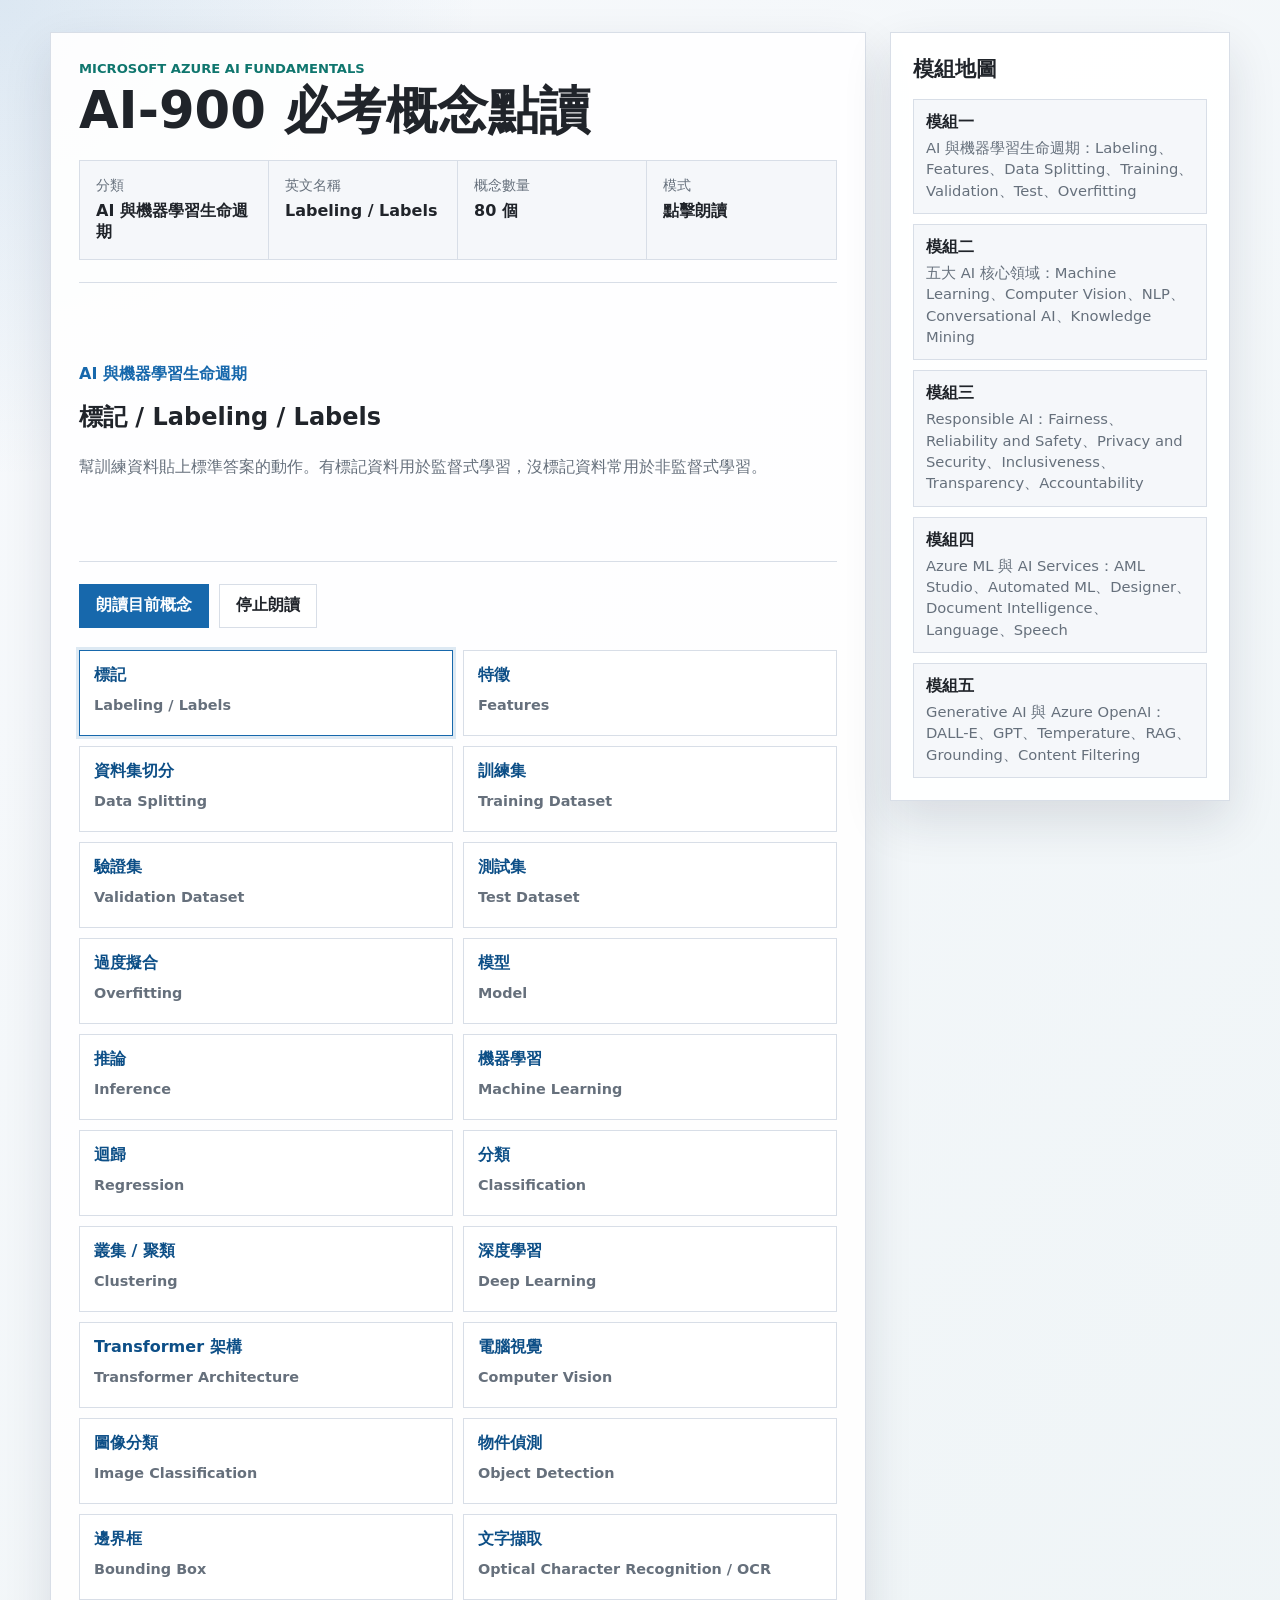
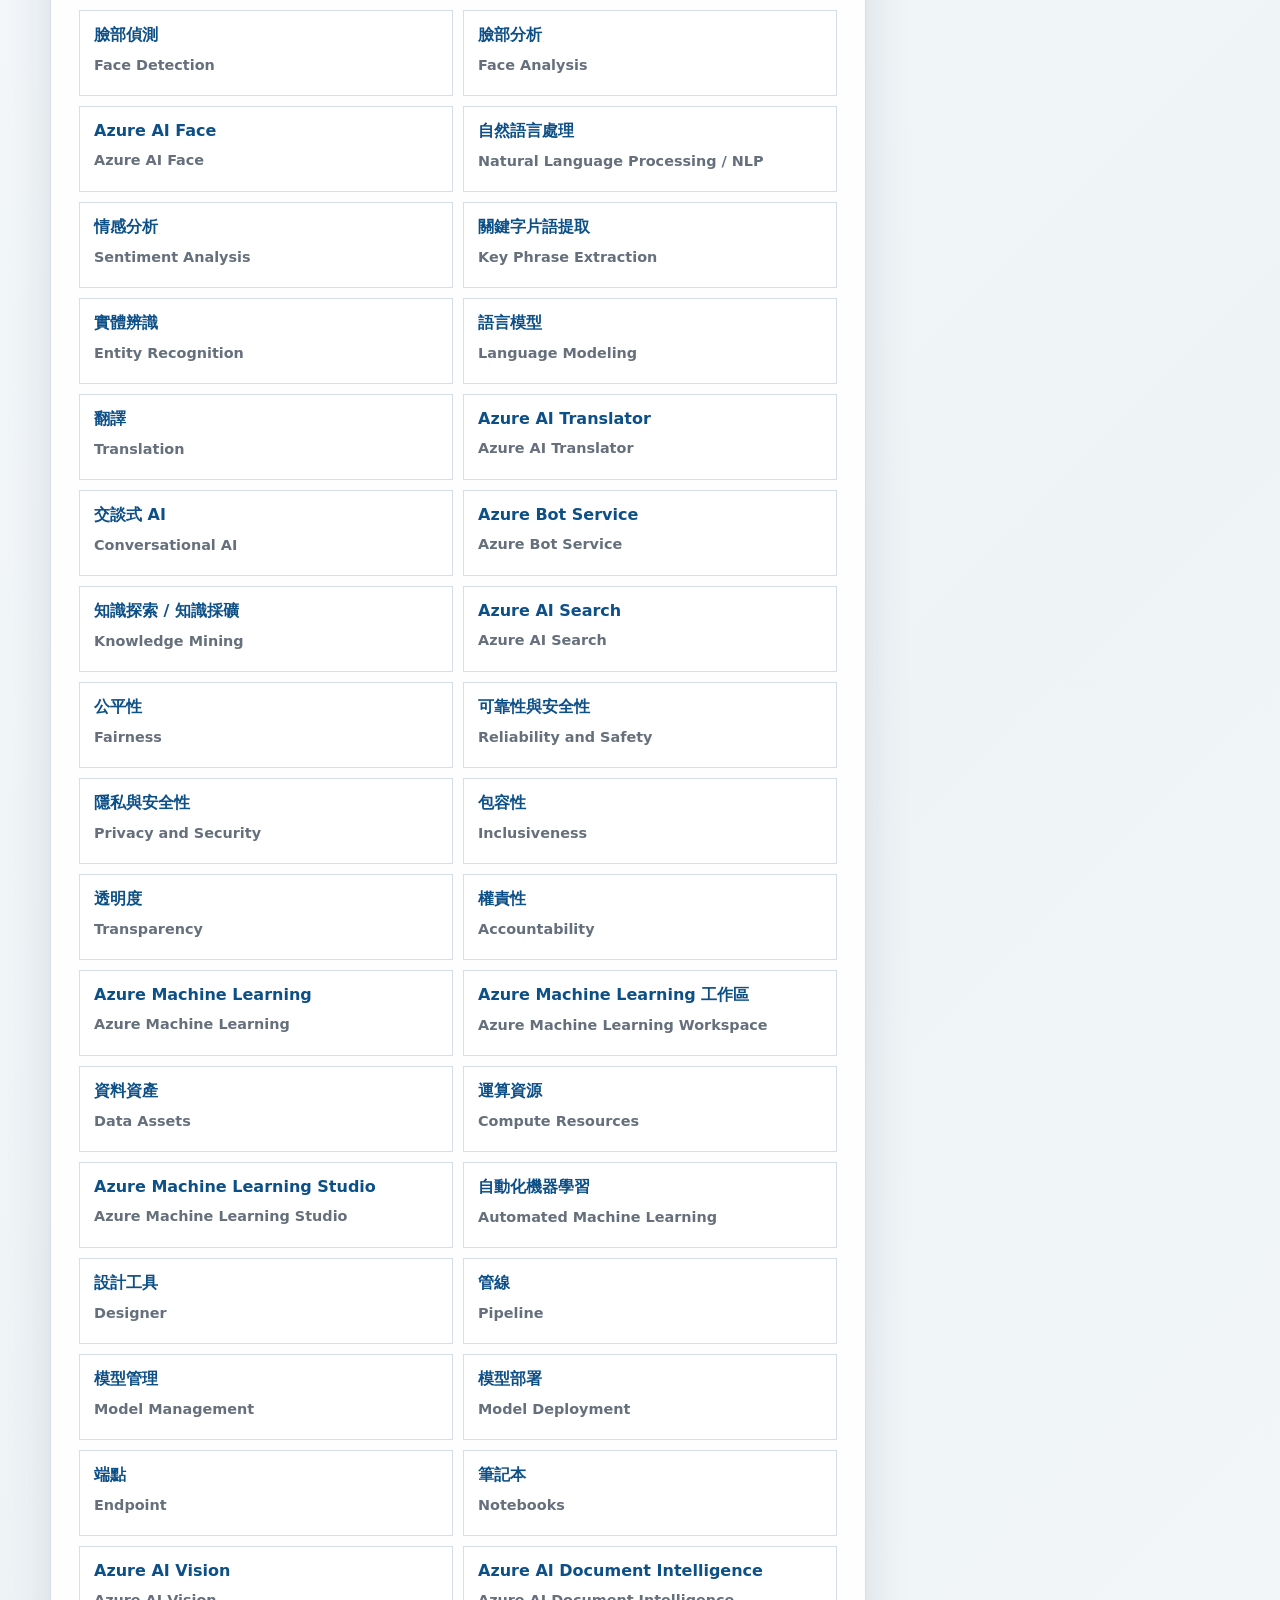
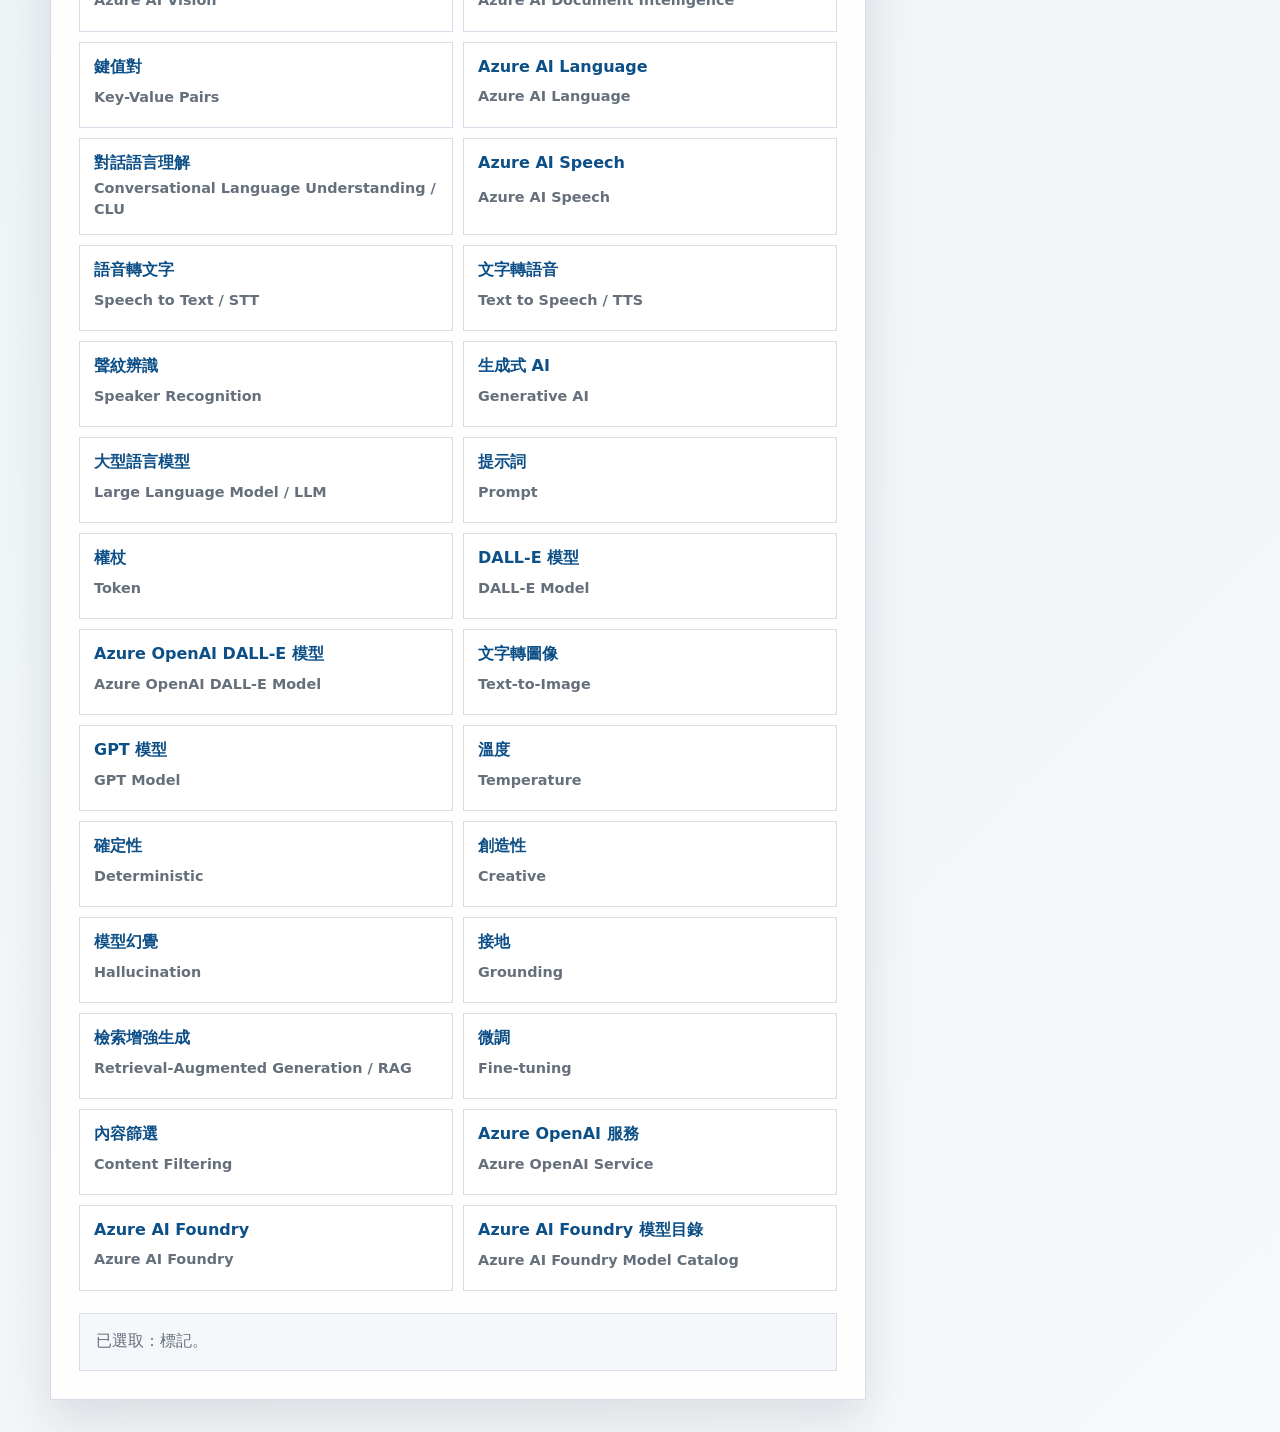
==== index.html @ 6a9579df "Update concept count and voice settings Commit changes" ====
<!doctype html>
<html lang="zh-Hant">
  <head>
    <meta charset="utf-8" />
    <meta name="viewport" content="width=device-width, initial-scale=1" />
    <meta name="robots" content="noindex, nofollow, noarchive" />
    <title>AI-900 必考概念點讀</title>
    <link rel="stylesheet" href="styles.css" />
  </head>
  <body>
    <main class="app-shell">
      <section class="practice-panel" aria-labelledby="app-title">
        <div class="topbar">
          <div>
            <p class="eyebrow">Microsoft Azure AI Fundamentals</p>
            <h1 id="app-title">AI-900 必考概念點讀</h1>
          </div>
        </div>

        <div class="status-grid" aria-label="目前概念狀態">
          <div>
            <span>分類</span>
            <strong id="categoryText">AI 與機器學習生命週期</strong>
          </div>
          <div>
            <span>英文名稱</span>
            <strong id="englishText">Labeling / Labels</strong>
          </div>
          <div>
            <span>概念數量</span>
            <strong id="conceptCountText">0</strong>
          </div>
          <div>
            <span>模式</span>
            <strong id="voiceStatus">點擊朗讀</strong>
          </div>
        </div>

        <div class="question-area">
          <p id="conceptCategory" class="question-number">AI 與機器學習生命週期</p>
          <h2 id="conceptName">標記 / Labeling / Labels</h2>
          <p id="conceptDescription" class="hint">幫訓練資料貼上標準答案的動作。有標記資料用於監督式學習，沒標記資料常用於非監督式學習。</p>
        </div>

        <div class="answer-box concept-actions">
          <button id="speakCurrentBtn" class="primary" type="button">朗讀目前概念</button>
          <button id="stopBtn" type="button">停止朗讀</button>
        </div>

        <div class="concept-list" id="conceptList" aria-label="AI-900 必考概念清單"></div>

        <div id="feedback" class="feedback neutral" role="status" aria-live="polite">
          點選任一概念，系統會念出英文名稱與中文說明。
        </div>
      </section>

      <aside class="review-panel" aria-labelledby="review-title">
        <h2 id="review-title">模組地圖</h2>
        <div class="topic-list" id="topicList"></div>
      </aside>
    </main>

    <script src="app.js"></script>
  </body>
</html>
---- styles.css ----
:root {
  color-scheme: light;
  --ink: #20242a;
  --muted: #66707c;
  --line: #d8dee7;
  --panel: #ffffff;
  --surface: #f5f7fa;
  --blue: #1768ac;
  --blue-dark: #0d4f87;
  --teal: #0f766e;
  --green: #1f7a4d;
  --red: #b42318;
  --amber: #986f0b;
  --shadow: 0 20px 45px rgba(25, 37, 54, 0.12);
}

* {
  box-sizing: border-box;
}

body {
  margin: 0;
  min-height: 100vh;
  background:
    radial-gradient(circle at top left, rgba(23, 104, 172, 0.12), transparent 30rem),
    linear-gradient(135deg, #f7f9fc 0%, #eef4f6 55%, #f7f8fb 100%);
  color: var(--ink);
  font-family: "Segoe UI", "Microsoft JhengHei", system-ui, sans-serif;
}

button {
  font: inherit;
}

.app-shell {
  width: min(1180px, calc(100% - 32px));
  min-height: 100vh;
  margin: 0 auto;
  padding: 32px 0;
  display: grid;
  grid-template-columns: minmax(0, 1fr) 340px;
  gap: 24px;
  align-items: start;
}

.practice-panel,
.review-panel {
  background: rgba(255, 255, 255, 0.92);
  border: 1px solid var(--line);
  box-shadow: var(--shadow);
}

.practice-panel {
  min-height: calc(100vh - 64px);
  padding: 28px;
  display: flex;
  flex-direction: column;
  gap: 22px;
}

.review-panel {
  padding: 22px;
  position: sticky;
  top: 24px;
}

.topbar {
  display: flex;
  justify-content: space-between;
  gap: 20px;
  align-items: start;
}

.eyebrow {
  margin: 0 0 8px;
  color: var(--teal);
  font-size: 0.82rem;
  font-weight: 700;
  letter-spacing: 0;
  text-transform: uppercase;
}

h1,
h2,
p {
  margin-top: 0;
}

h1 {
  margin-bottom: 0;
  font-size: clamp(2rem, 4vw, 3.4rem);
  line-height: 1.05;
  letter-spacing: 0;
}

.status-grid {
  display: grid;
  grid-template-columns: repeat(4, minmax(0, 1fr));
  border: 1px solid var(--line);
  background: var(--surface);
}

.status-grid div {
  padding: 16px;
  border-right: 1px solid var(--line);
}

.status-grid div:last-child {
  border-right: 0;
}

.status-grid span {
  display: block;
  margin-bottom: 6px;
  color: var(--muted);
  font-size: 0.86rem;
}

.status-grid strong {
  display: block;
  min-height: 1.4em;
  font-size: 1rem;
}

.question-area {
  flex: 1;
  display: flex;
  flex-direction: column;
  justify-content: center;
  min-height: 280px;
  border-top: 1px solid var(--line);
  border-bottom: 1px solid var(--line);
  padding: 28px 0;
}

.question-number {
  color: var(--blue);
  font-weight: 800;
}

#questionText {
  max-width: 920px;
  margin-bottom: 16px;
  font-size: clamp(1.45rem, 3vw, 2.4rem);
  line-height: 1.28;
  letter-spacing: 0;
}

.hint {
  max-width: 760px;
  margin-bottom: 0;
  color: var(--muted);
  line-height: 1.7;
}

.answer-label {
  display: block;
  margin-bottom: 10px;
  color: var(--muted);
  font-weight: 700;
}

.concept-actions {
  display: flex;
  flex-wrap: wrap;
  gap: 10px;
}

.concept-list {
  display: grid;
  grid-template-columns: repeat(2, minmax(0, 1fr));
  gap: 10px;
}

.concept-btn {
  width: 100%;
  min-height: 86px;
  border: 1px solid var(--line);
  padding: 14px;
  background: #fff;
  color: var(--ink);
  text-align: left;
  display: grid;
  gap: 4px;
}

.concept-btn:hover,
.concept-btn.active {
  border-color: var(--blue);
  box-shadow: 0 0 0 3px rgba(23, 104, 172, 0.14);
}

.concept-btn strong {
  color: var(--blue-dark);
  font-size: 1rem;
}

.concept-btn span {
  color: var(--muted);
  font-size: 0.9rem;
  line-height: 1.45;
}

.options-list {
  display: grid;
  grid-template-columns: repeat(2, minmax(0, 1fr));
  gap: 10px;
}

.option-btn {
  width: 100%;
  min-height: 64px;
  border: 1px solid var(--line);
  padding: 14px 16px;
  color: var(--ink);
  background: #fff;
  text-align: left;
  outline: none;
  display: flex;
  gap: 12px;
  align-items: center;
  line-height: 1.45;
}

.option-btn::before {
  content: attr(data-letter);
  flex: 0 0 30px;
  width: 30px;
  height: 30px;
  border: 1px solid var(--line);
  display: grid;
  place-items: center;
  color: var(--blue-dark);
  background: var(--surface);
  font-weight: 800;
}

.option-btn:hover:not(:disabled),
.option-btn.selected {
  border-color: var(--blue);
  box-shadow: 0 0 0 3px rgba(23, 104, 172, 0.14);
}

.option-btn.selected::before {
  border-color: var(--blue);
  background: var(--blue);
  color: #fff;
}

.option-btn.correct-choice {
  border-color: rgba(31, 122, 77, 0.55);
  background: #edf7f1;
}

.option-btn.wrong-choice {
  border-color: rgba(180, 35, 24, 0.55);
  background: #fff0ef;
}

.controls {
  display: flex;
  flex-wrap: wrap;
  gap: 10px;
}

button {
  min-height: 44px;
  border: 1px solid var(--line);
  background: #fff;
  color: var(--ink);
  padding: 0 16px;
  cursor: pointer;
  font-weight: 700;
}

button:hover:not(:disabled) {
  border-color: var(--blue);
  color: var(--blue-dark);
}

button:disabled {
  cursor: not-allowed;
  color: #98a2b3;
  background: #f1f3f5;
}

button.primary {
  border-color: var(--blue);
  background: var(--blue);
  color: #fff;
}

button.primary:hover:not(:disabled) {
  background: var(--blue-dark);
  color: #fff;
}

.feedback {
  min-height: 58px;
  border: 1px solid var(--line);
  padding: 14px 16px;
  line-height: 1.6;
  background: var(--surface);
}

.feedback.correct {
  border-color: rgba(31, 122, 77, 0.35);
  color: var(--green);
  background: #edf7f1;
}

.feedback.wrong {
  border-color: rgba(180, 35, 24, 0.35);
  color: var(--red);
  background: #fff0ef;
}

.feedback.neutral {
  color: var(--muted);
}

.feedback.listening {
  border-color: rgba(152, 111, 11, 0.35);
  color: var(--amber);
  background: #fff8e5;
}

.review-panel h2 {
  margin-bottom: 16px;
  font-size: 1.3rem;
}

.topic-list {
  display: grid;
  gap: 10px;
}

.topic-item {
  border: 1px solid var(--line);
  padding: 12px;
  background: var(--surface);
}

.topic-item strong {
  display: block;
  margin-bottom: 4px;
}

.topic-item span {
  color: var(--muted);
  font-size: 0.92rem;
  line-height: 1.45;
}

@media (max-width: 900px) {
  .app-shell {
    grid-template-columns: 1fr;
  }

  .practice-panel {
    min-height: auto;
  }

  .review-panel {
    position: static;
  }
}

@media (max-width: 620px) {
  .app-shell {
    width: min(100% - 20px, 1180px);
    padding: 10px 0;
  }

  .practice-panel,
  .review-panel {
    padding: 18px;
  }

  .topbar,
  .status-grid {
    display: grid;
    grid-template-columns: 1fr;
  }

  .score-card {
    text-align: left;
  }

  .status-grid div {
    border-right: 0;
    border-bottom: 1px solid var(--line);
  }

  .status-grid div:last-child {
    border-bottom: 0;
  }

  button {
    flex: 1 1 145px;
  }

  .options-list,
  .concept-list {
    grid-template-columns: 1fr;
  }
}
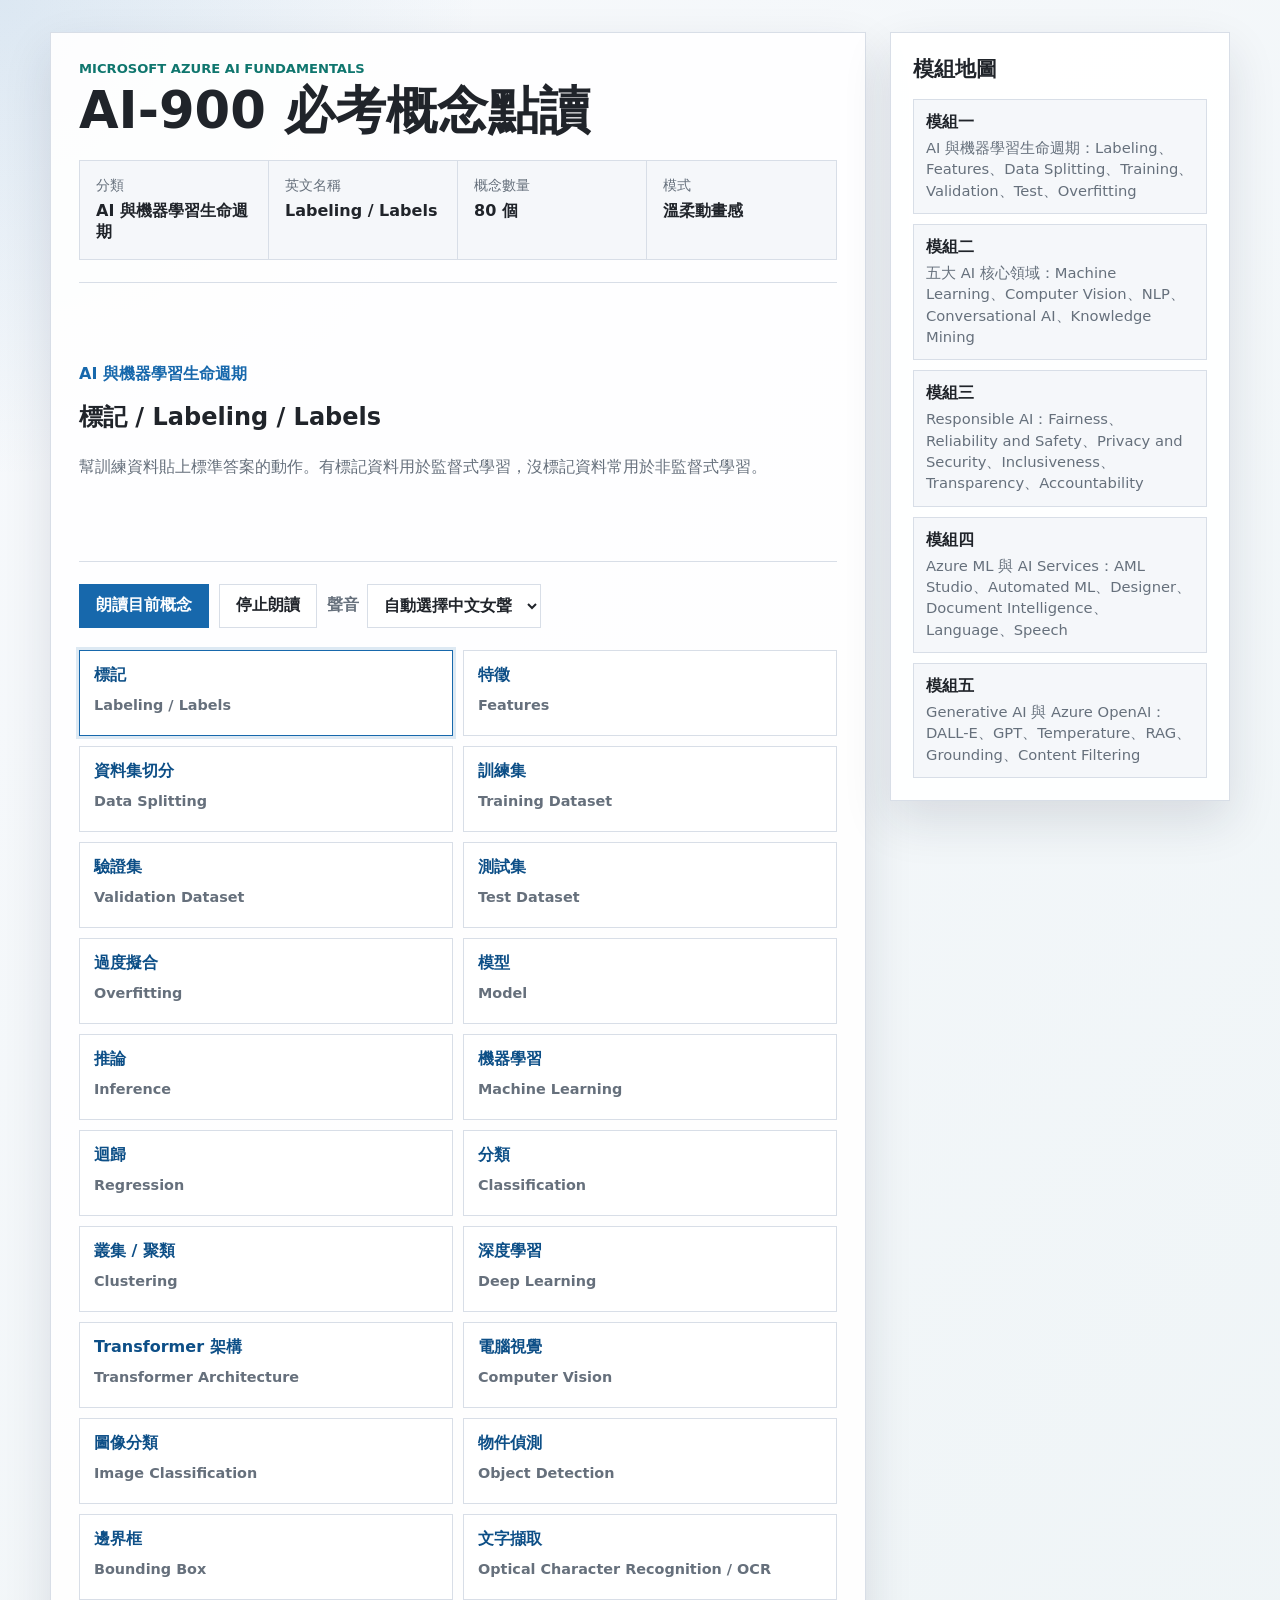
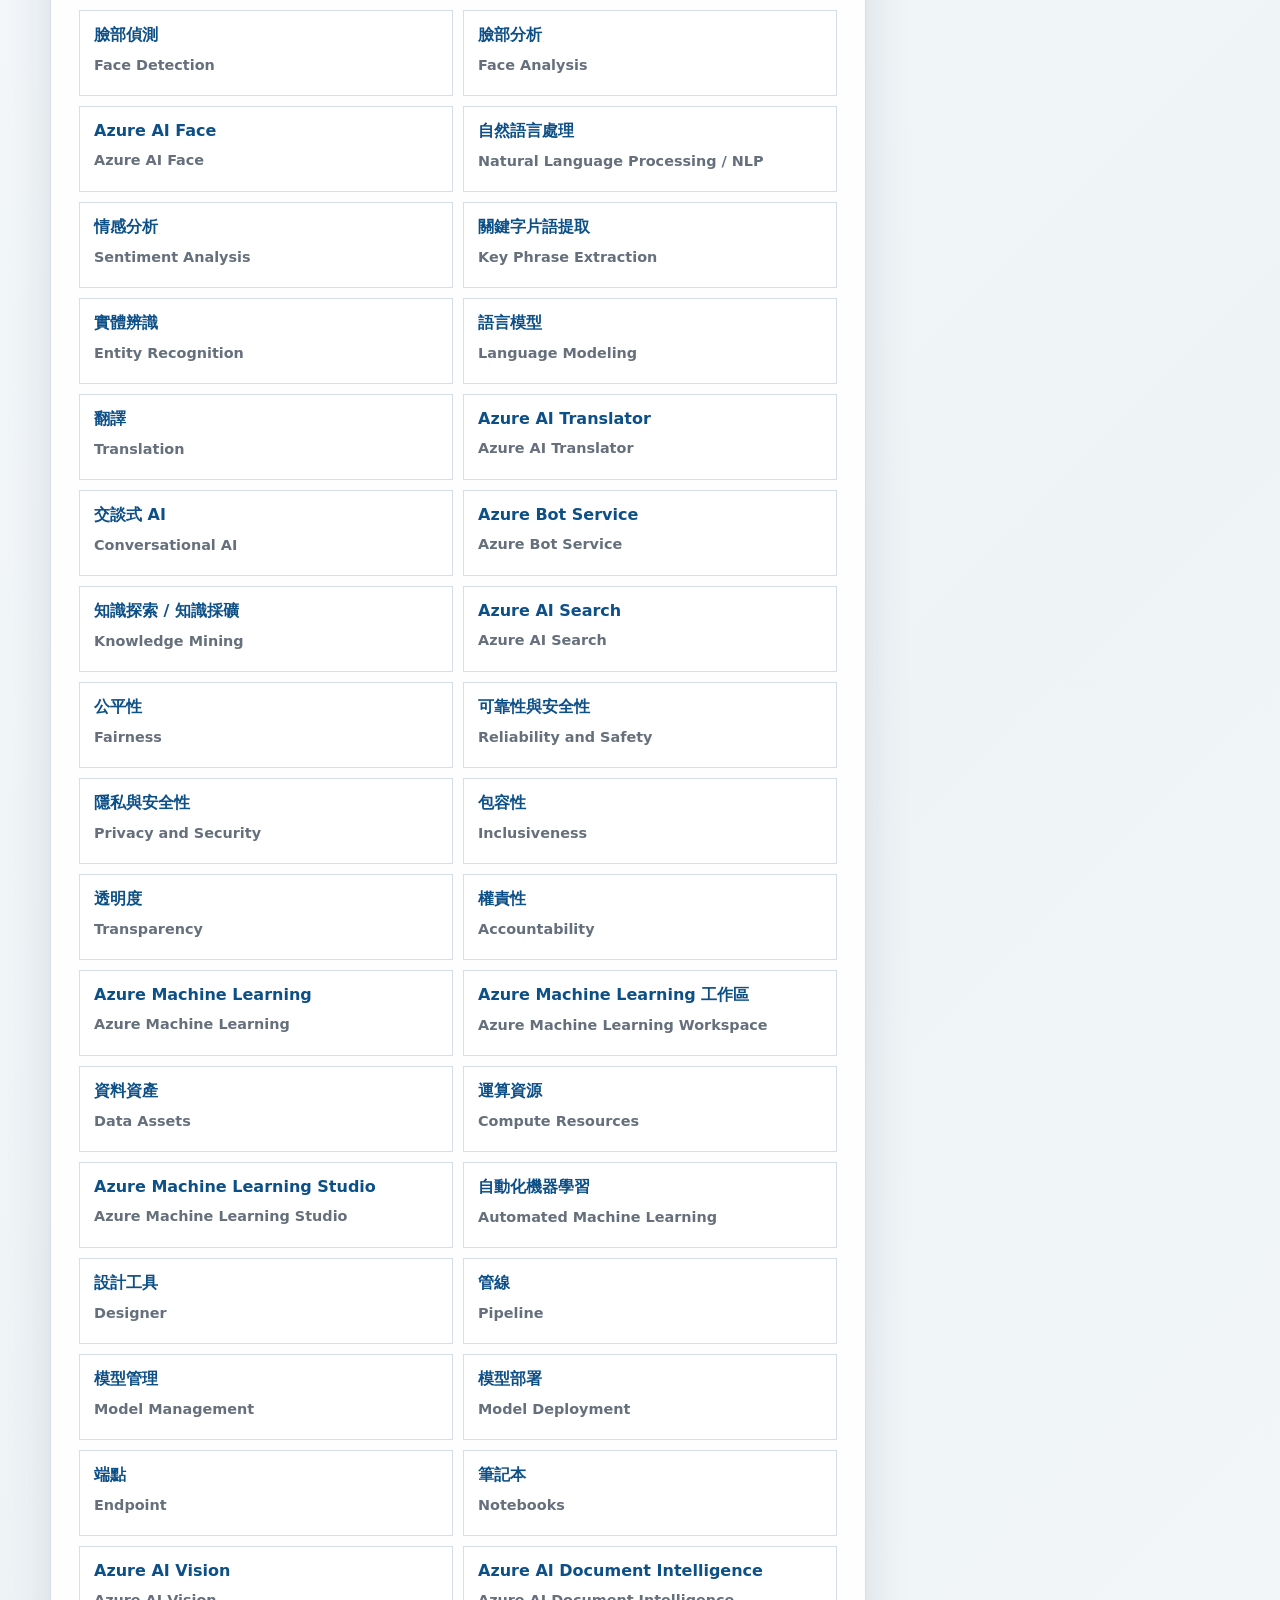
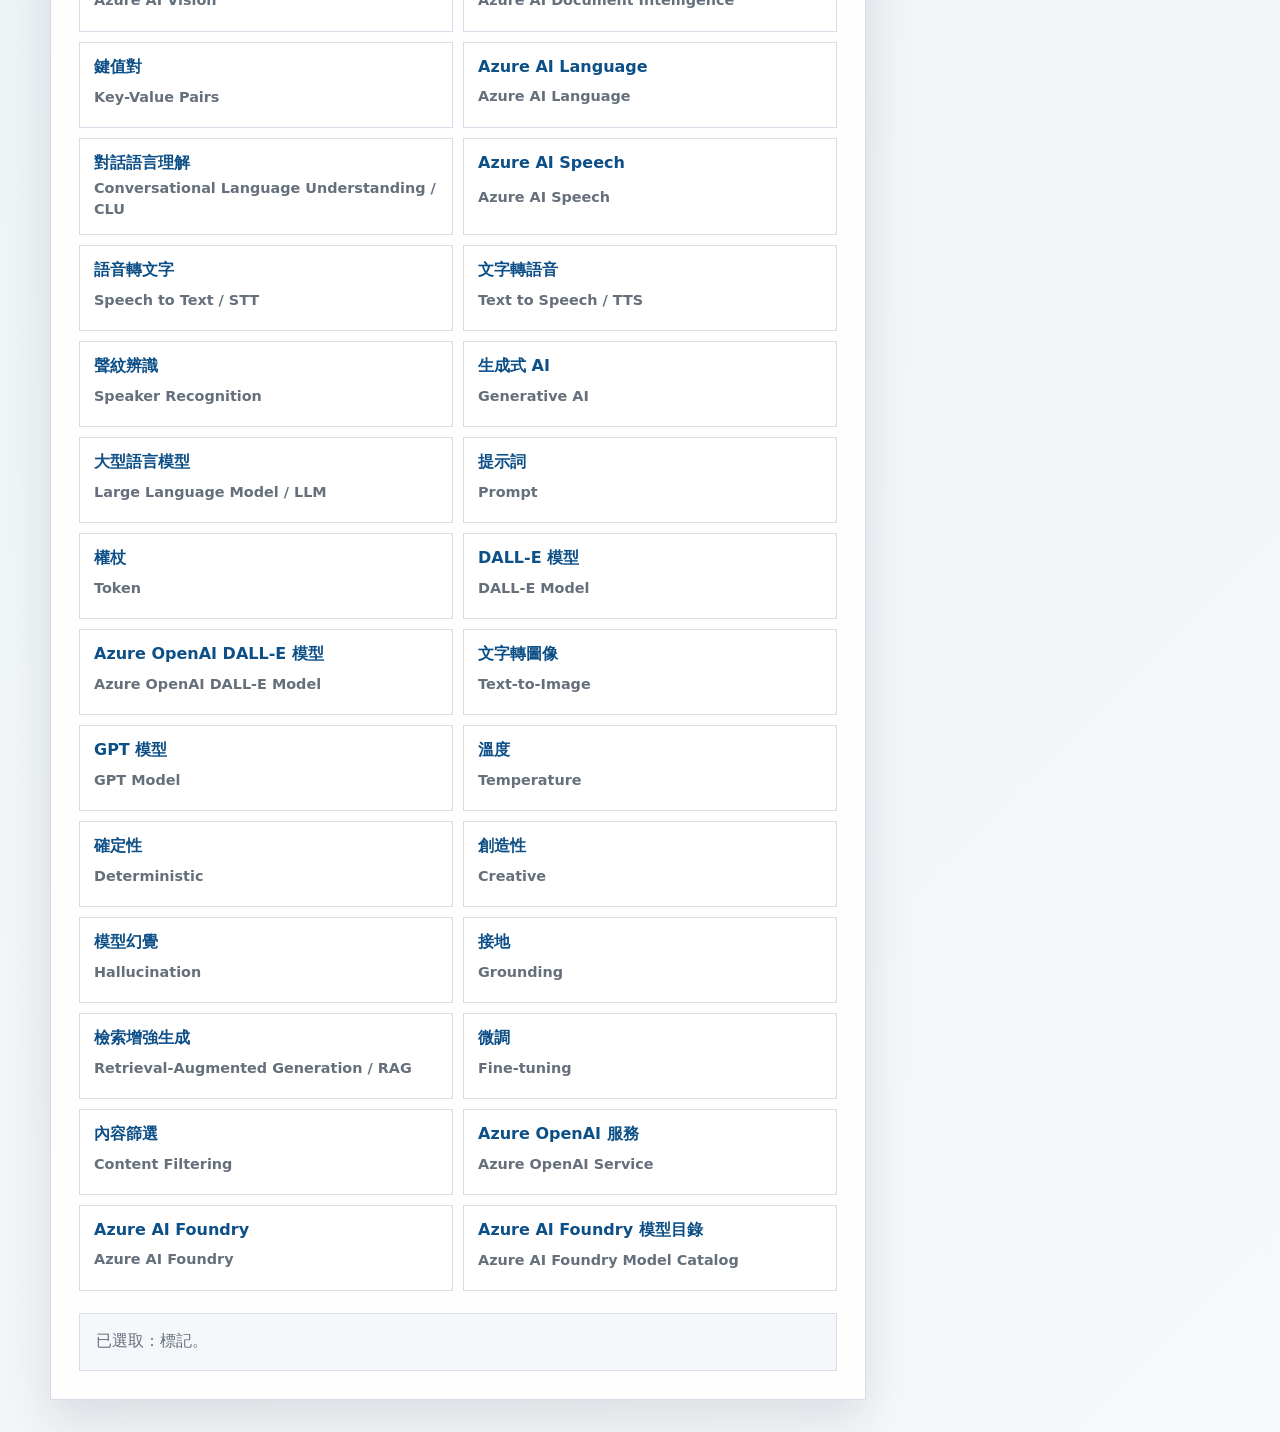
==== commit 71826b2d: "Add files via upload" ====
--- a/index.html
+++ b/index.html
@@ -32,7 +32,7 @@
           </div>
           <div>
             <span>模式</span>
-            <strong id="voiceStatus">點擊朗讀</strong>
+            <strong id="voiceStatus">溫柔動畫感</strong>
           </div>
         </div>
 
@@ -45,6 +45,12 @@
         <div class="answer-box concept-actions">
           <button id="speakCurrentBtn" class="primary" type="button">朗讀目前概念</button>
           <button id="stopBtn" type="button">停止朗讀</button>
+          <label class="voice-picker">
+            <span>聲音</span>
+            <select id="voiceSelect" aria-label="選擇朗讀聲音">
+              <option value="">自動選擇中文女聲</option>
+            </select>
+          </label>
         </div>
 
         <div class="concept-list" id="conceptList" aria-label="AI-900 必考概念清單"></div>
--- a/styles.css
+++ b/styles.css
@@ -295,6 +295,32 @@
   color: #fff;
 }
 
+.voice-picker {
+  min-height: 44px;
+  display: flex;
+  align-items: center;
+  gap: 8px;
+  color: var(--muted);
+  font-weight: 700;
+}
+
+.voice-picker select {
+  min-height: 44px;
+  max-width: min(420px, 100%);
+  border: 1px solid var(--line);
+  background: #fff;
+  color: var(--ink);
+  padding: 0 12px;
+  font: inherit;
+  font-weight: 600;
+}
+
+.voice-picker select:focus {
+  border-color: var(--blue);
+  outline: none;
+  box-shadow: 0 0 0 3px rgba(23, 104, 172, 0.14);
+}
+
 .feedback {
   min-height: 58px;
   border: 1px solid var(--line);
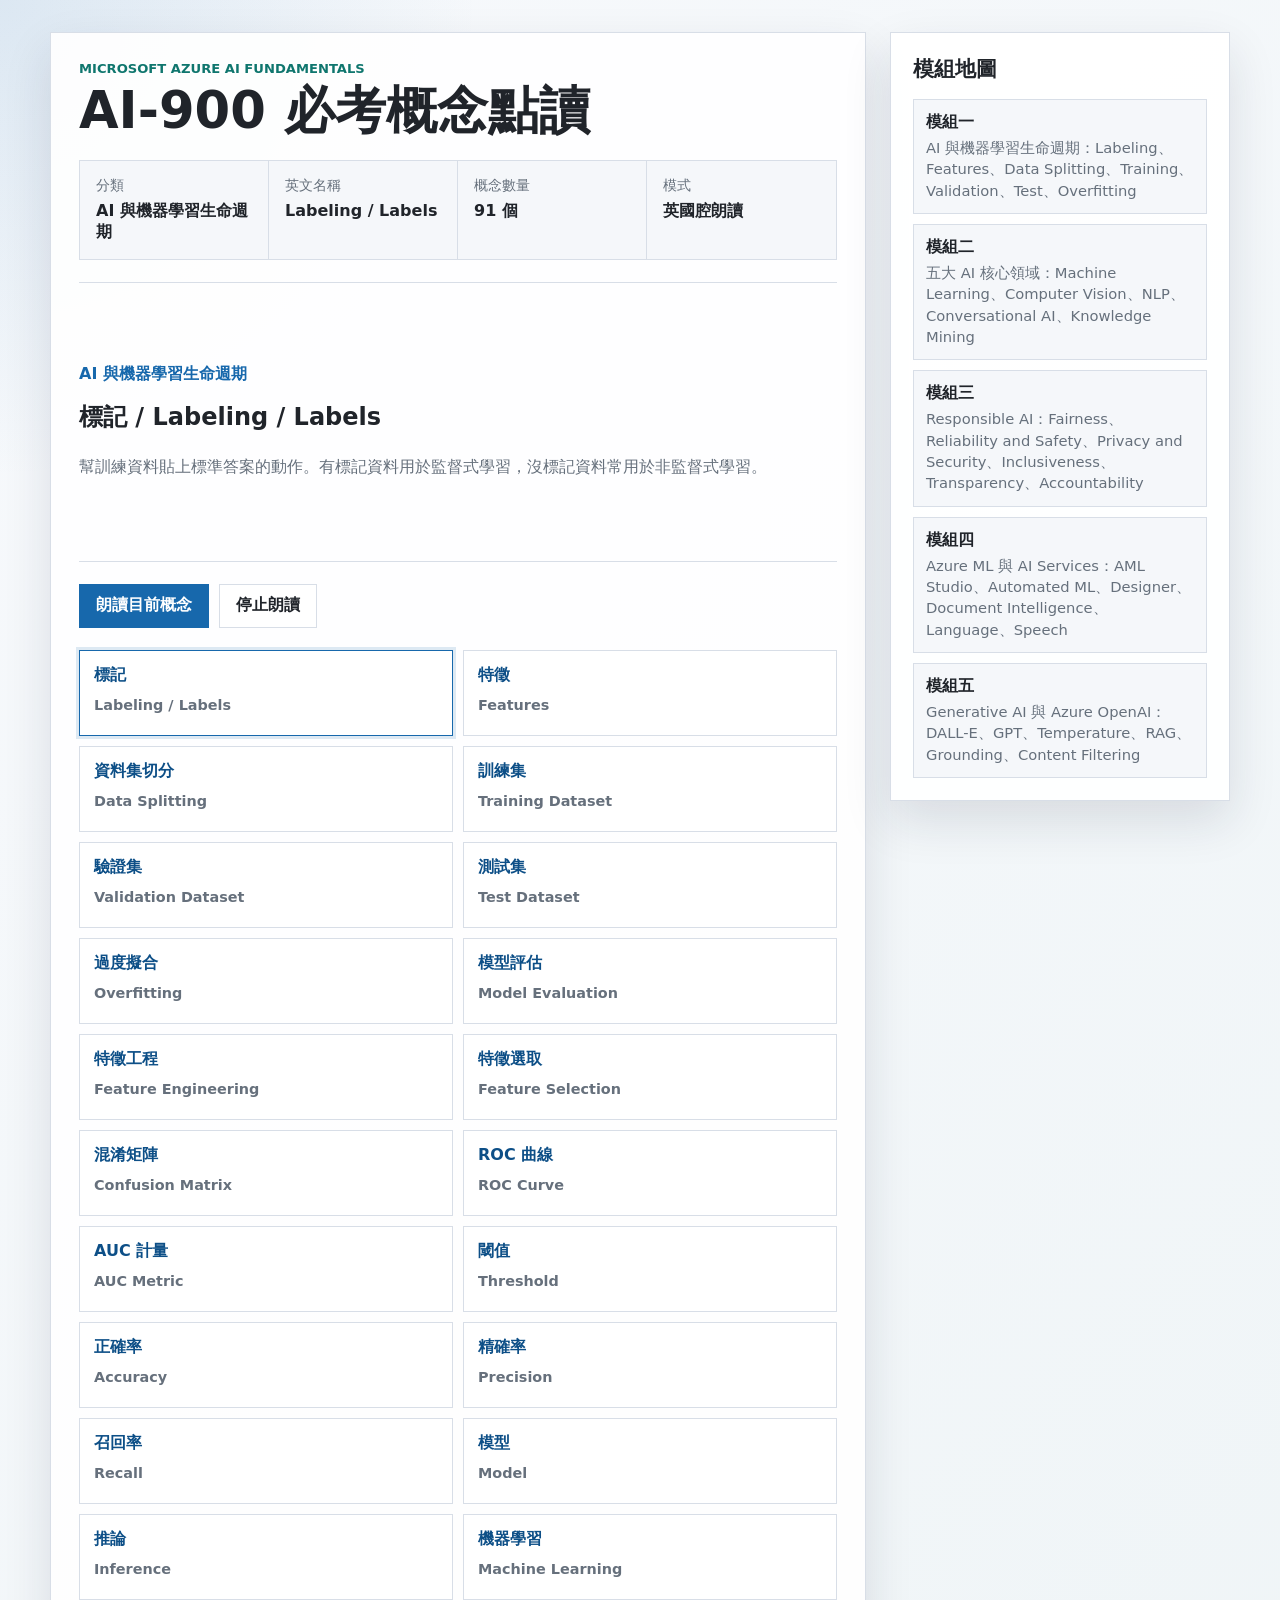
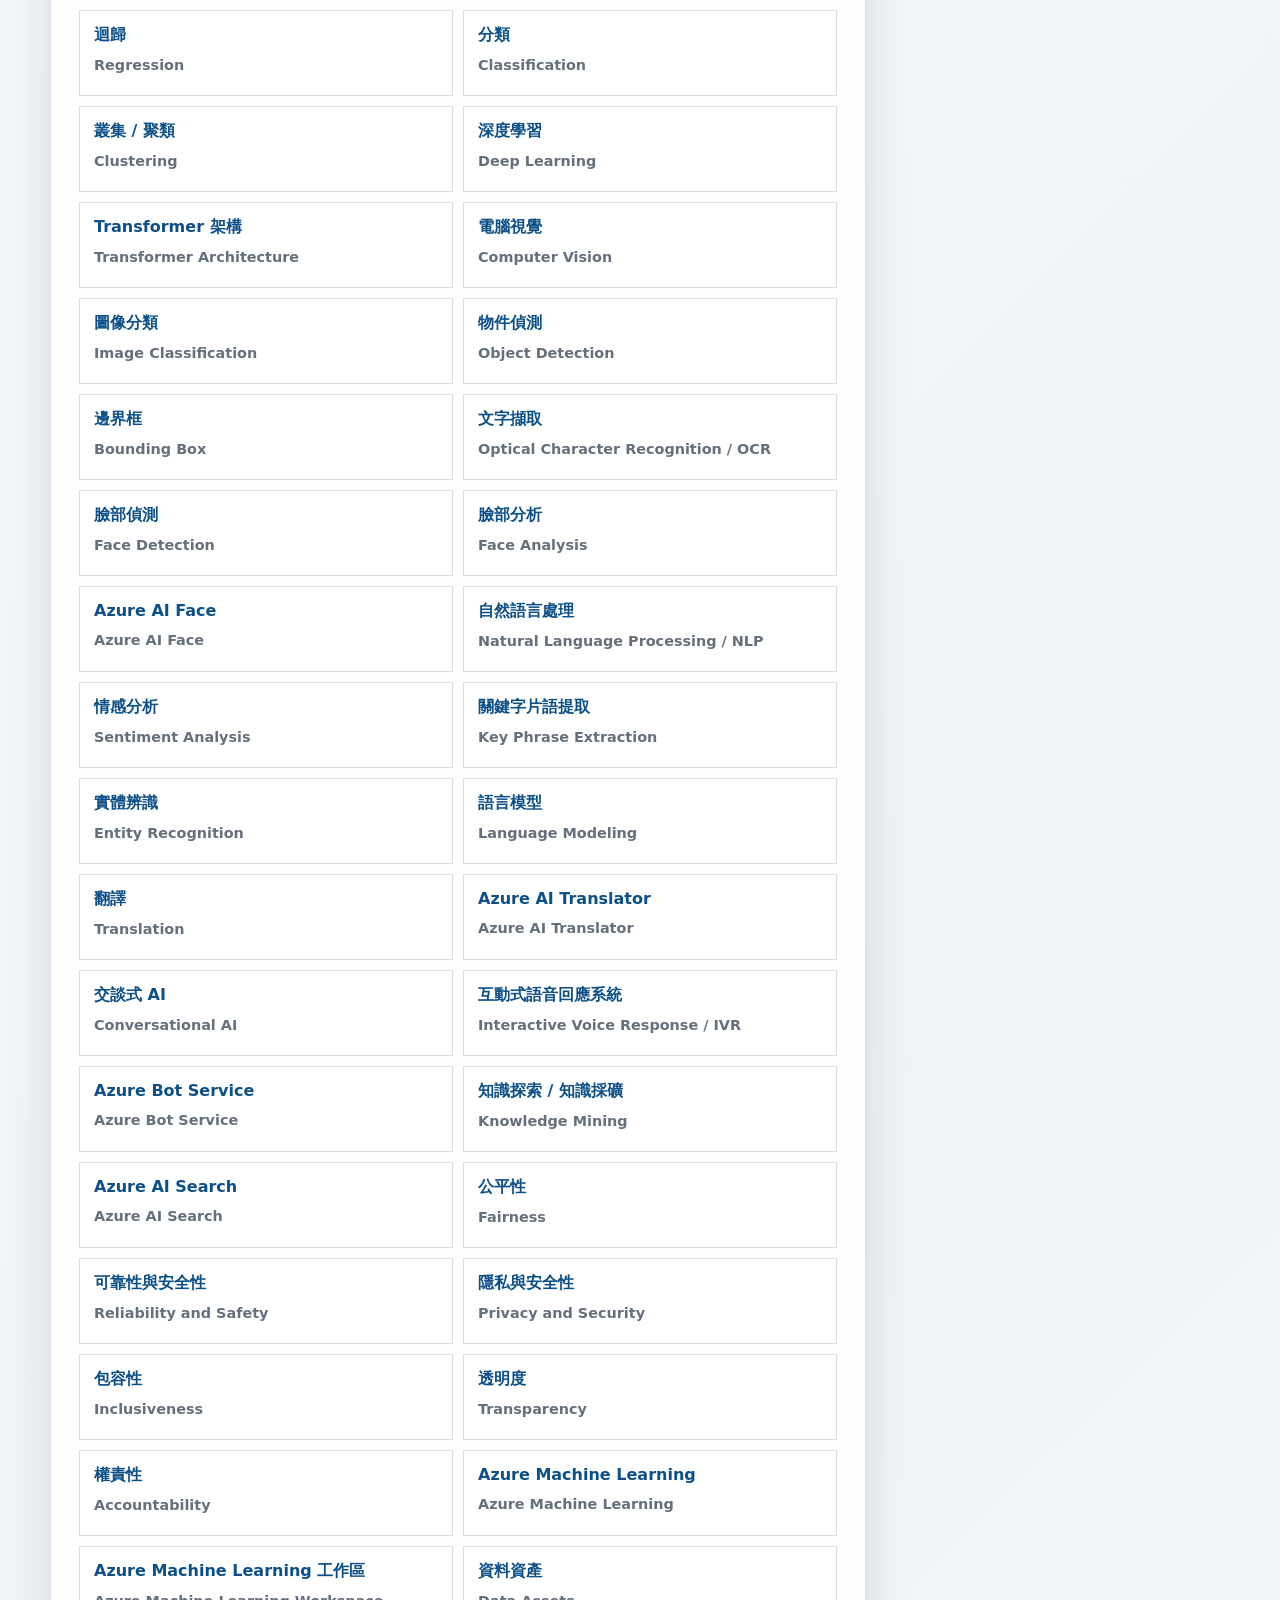
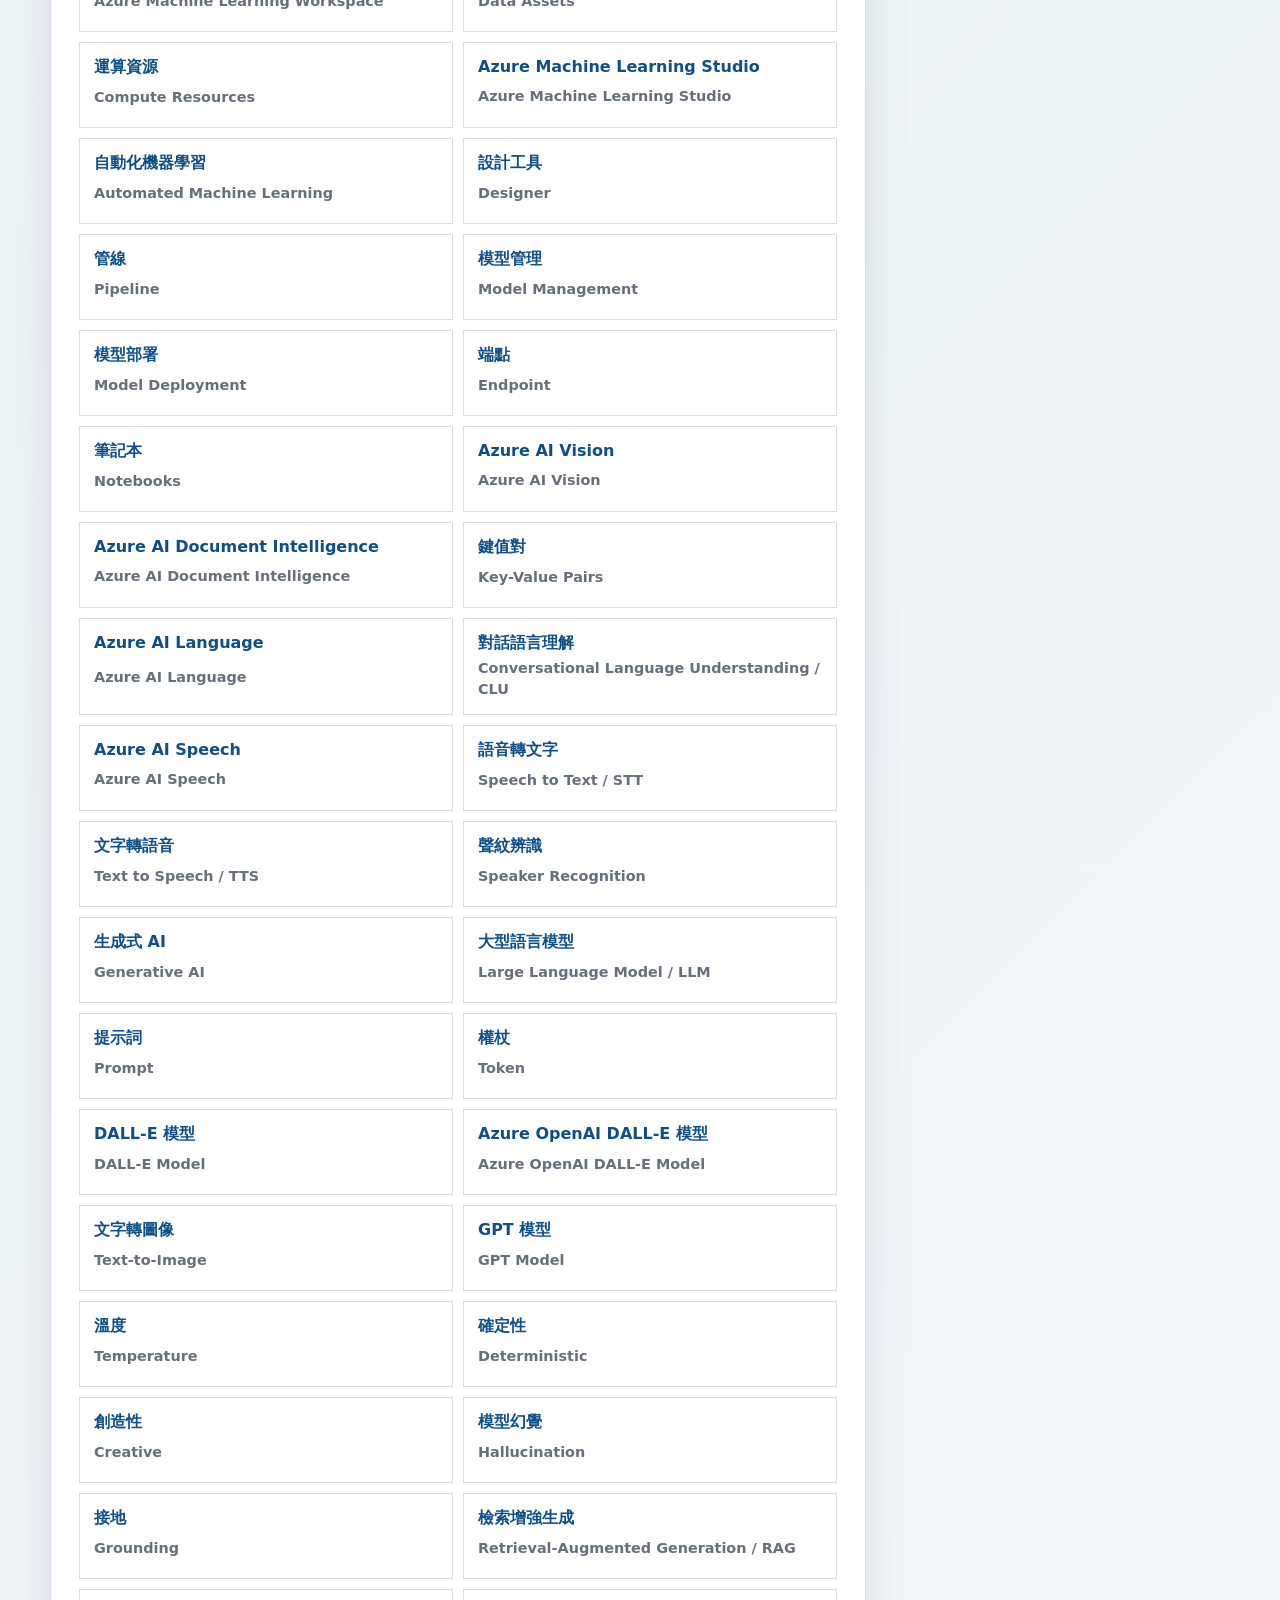
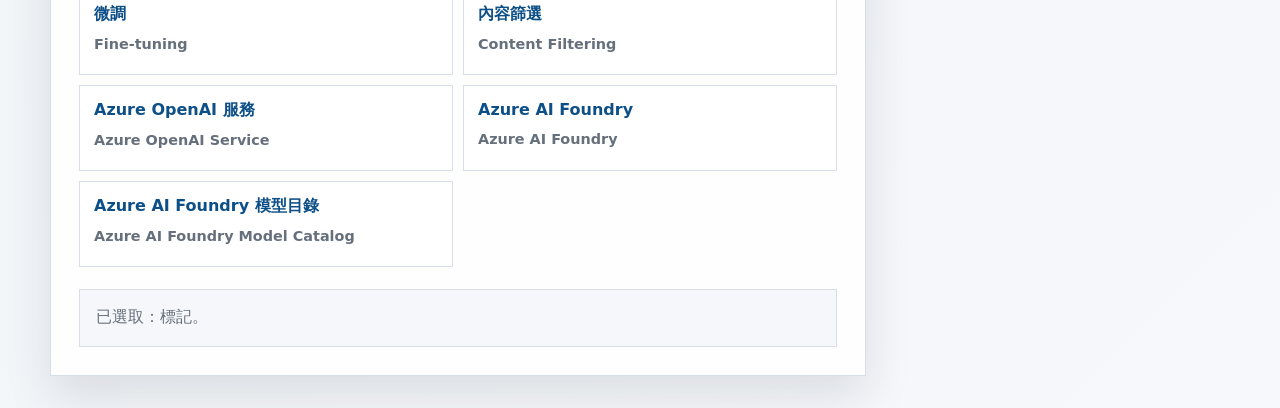
==== commit 47abf281: "Add files via upload" ====
--- a/index.html
+++ b/index.html
@@ -32,7 +32,7 @@
           </div>
           <div>
             <span>模式</span>
-            <strong id="voiceStatus">溫柔動畫感</strong>
+            <strong id="voiceStatus">英國腔朗讀</strong>
           </div>
         </div>
 
@@ -45,12 +45,6 @@
         <div class="answer-box concept-actions">
           <button id="speakCurrentBtn" class="primary" type="button">朗讀目前概念</button>
           <button id="stopBtn" type="button">停止朗讀</button>
-          <label class="voice-picker">
-            <span>聲音</span>
-            <select id="voiceSelect" aria-label="選擇朗讀聲音">
-              <option value="">自動選擇中文女聲</option>
-            </select>
-          </label>
         </div>
 
         <div class="concept-list" id="conceptList" aria-label="AI-900 必考概念清單"></div>
@@ -66,6 +60,6 @@
       </aside>
     </main>
 
-    <script src="app.js"></script>
+    <script src="app.js?v=ai900-ml-tasks-20260517-3"></script>
   </body>
 </html>
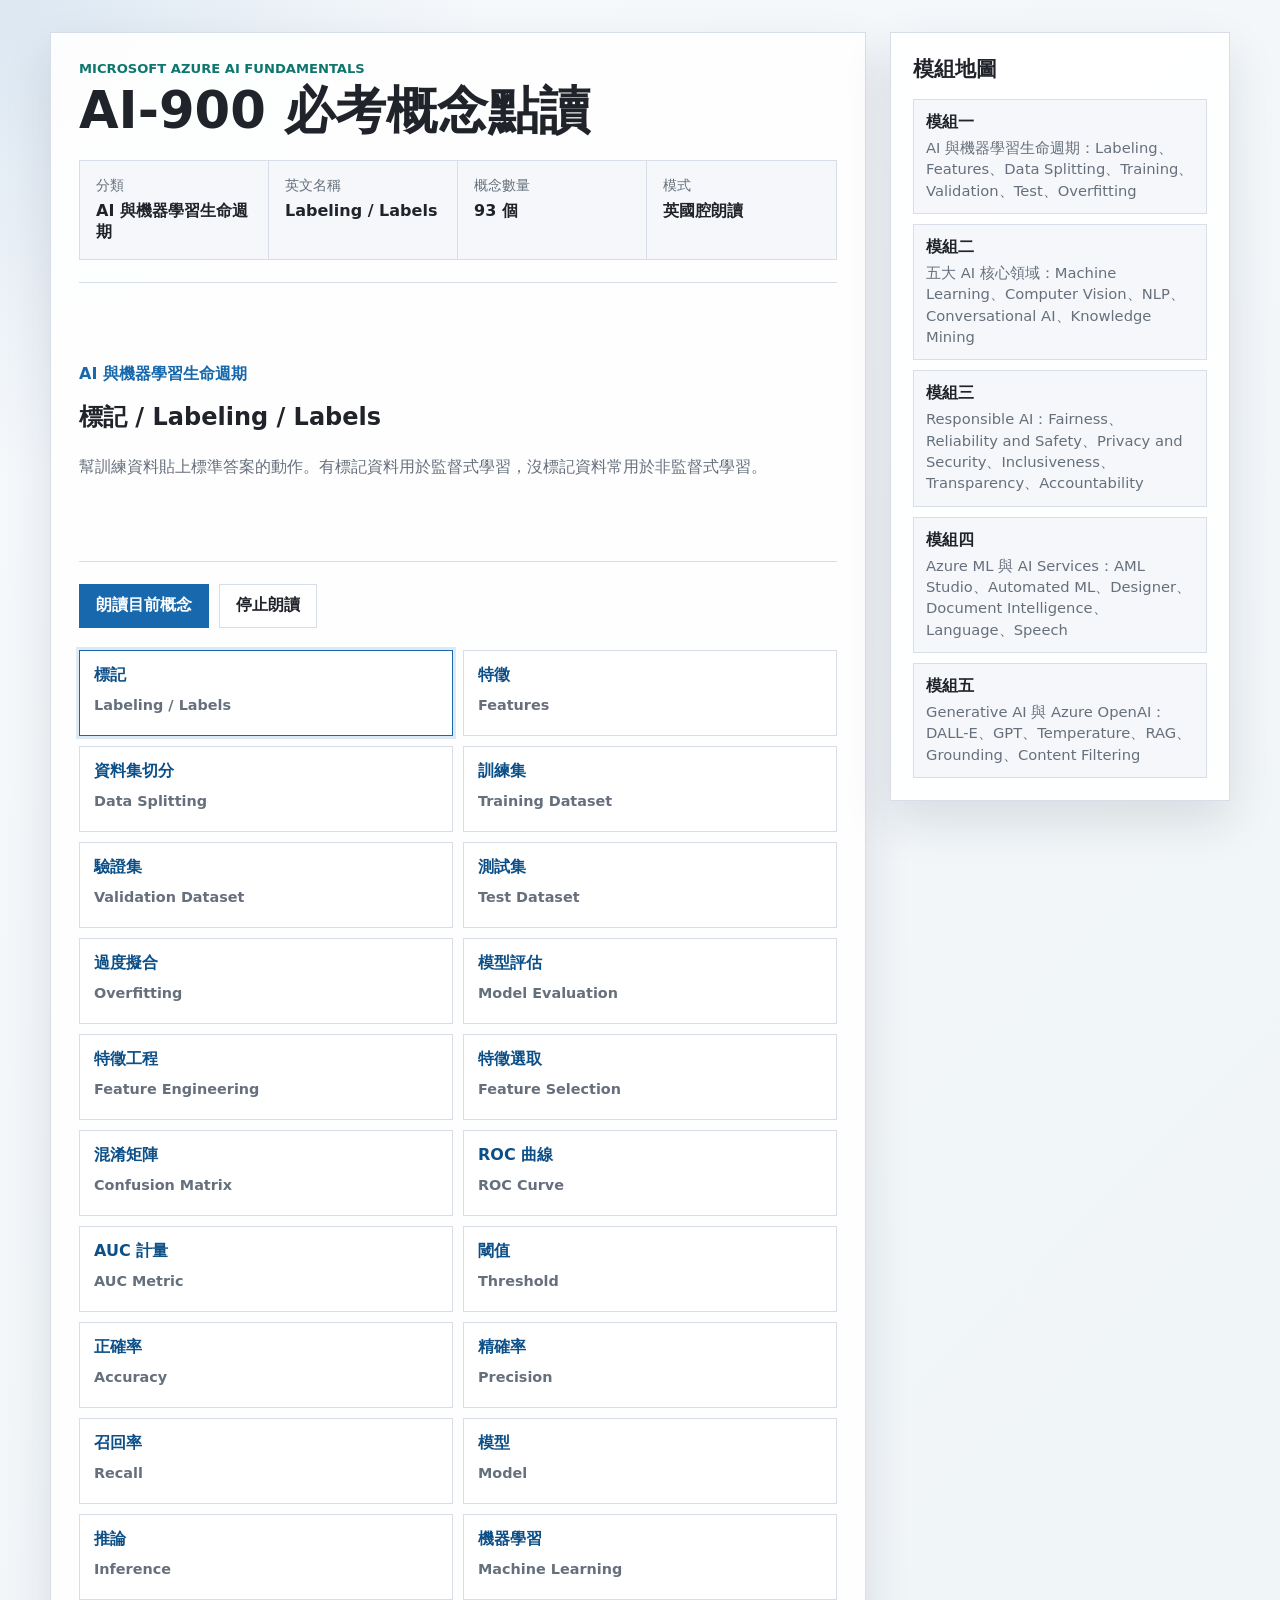
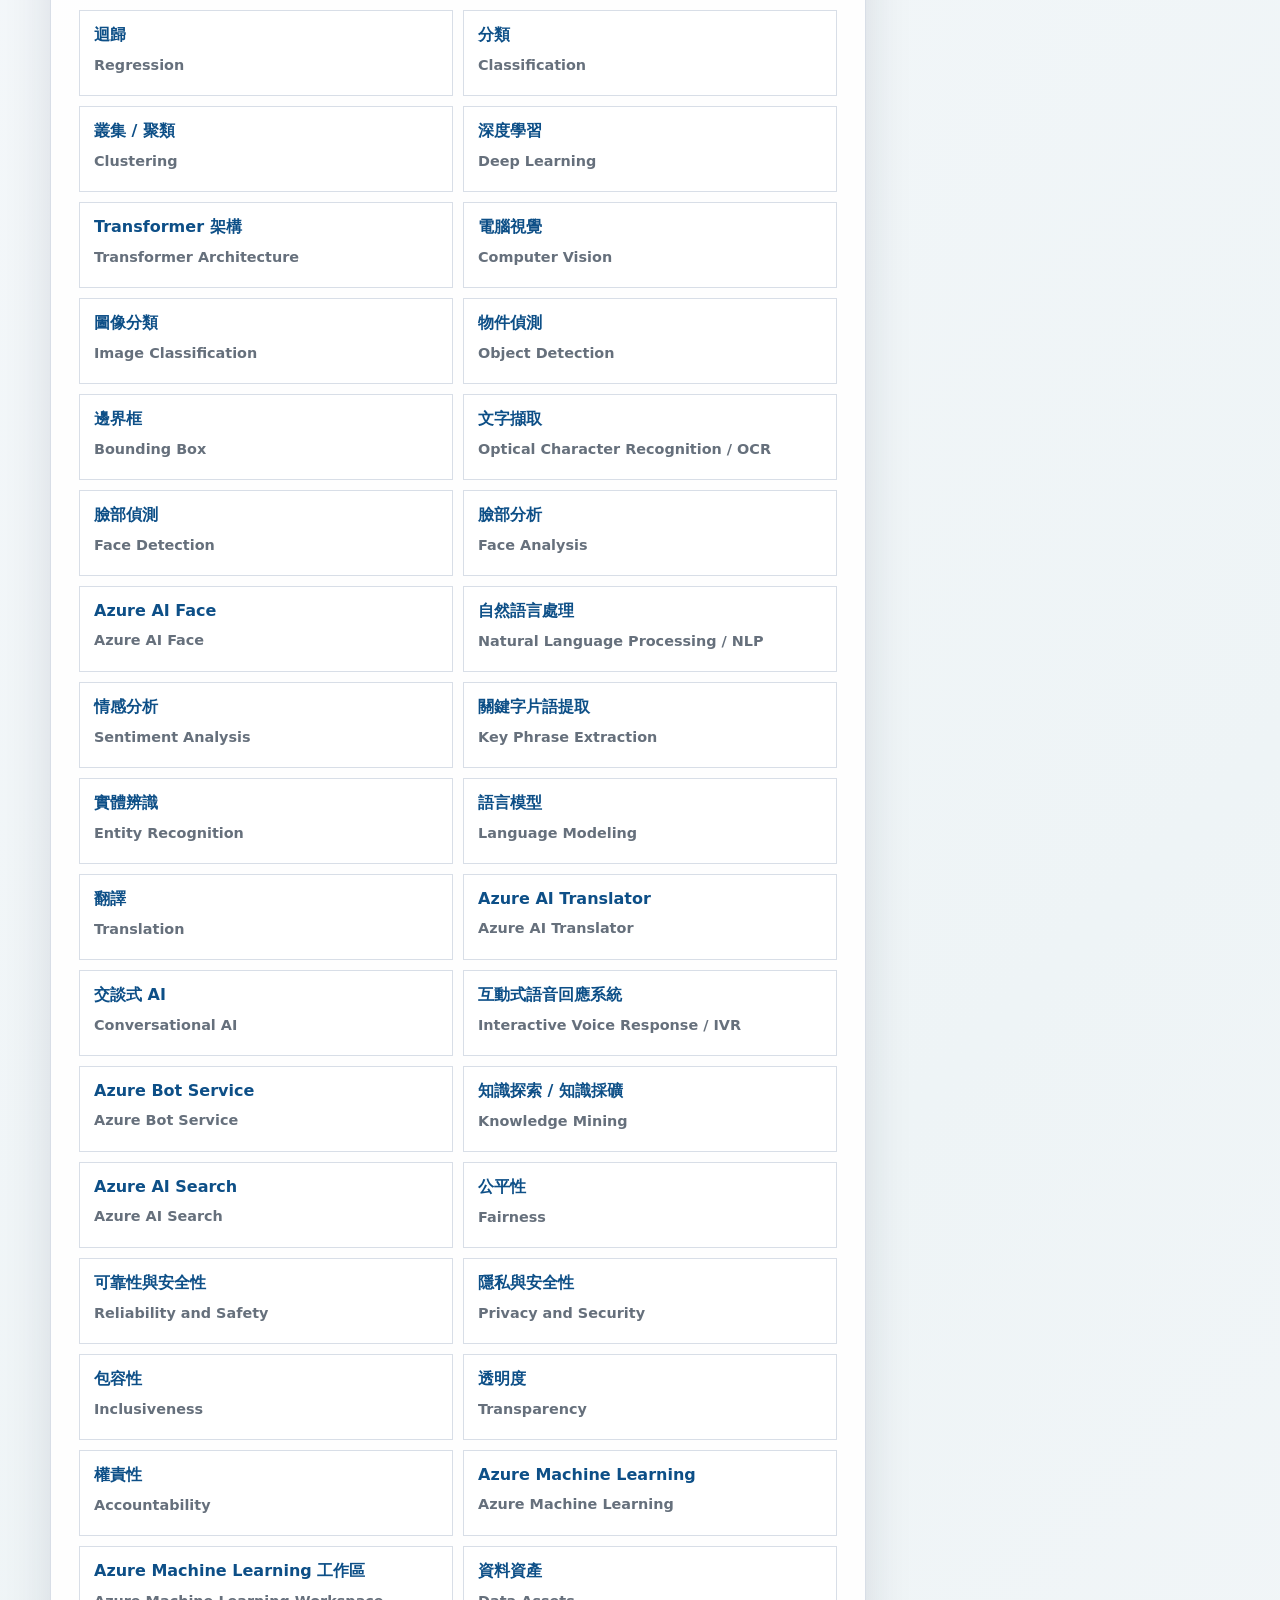
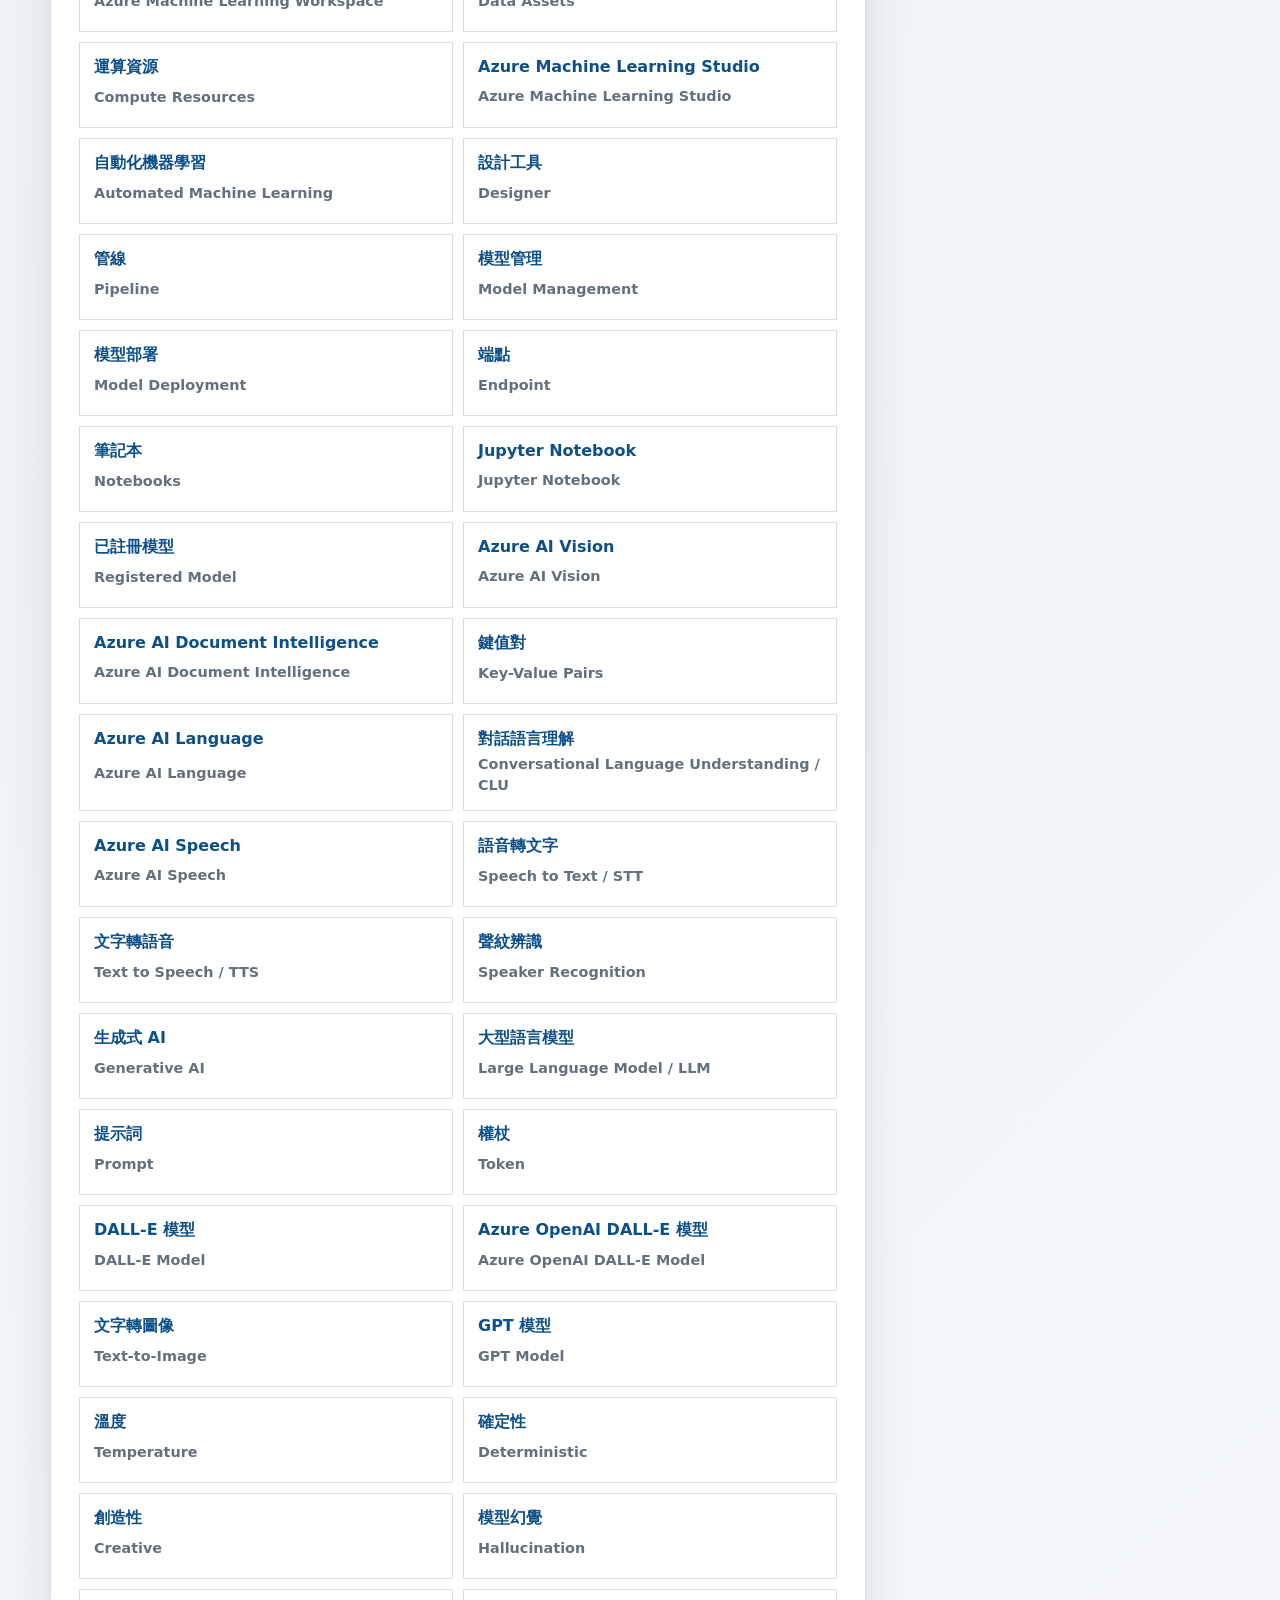
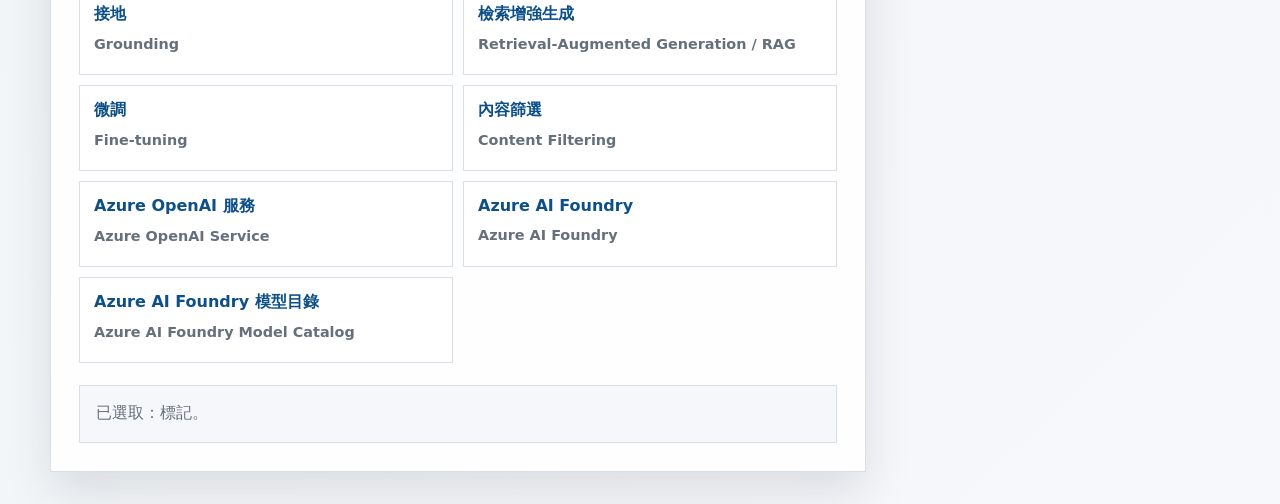
==== commit bd2695e1: "Add files via upload" ====
--- a/index.html
+++ b/index.html
@@ -60,6 +60,6 @@
       </aside>
     </main>
 
-    <script src="app.js?v=ai900-ml-tasks-20260517-3"></script>
+    <script src="app.js?v=ai900-ml-designer-compute-20260517-4"></script>
   </body>
 </html>
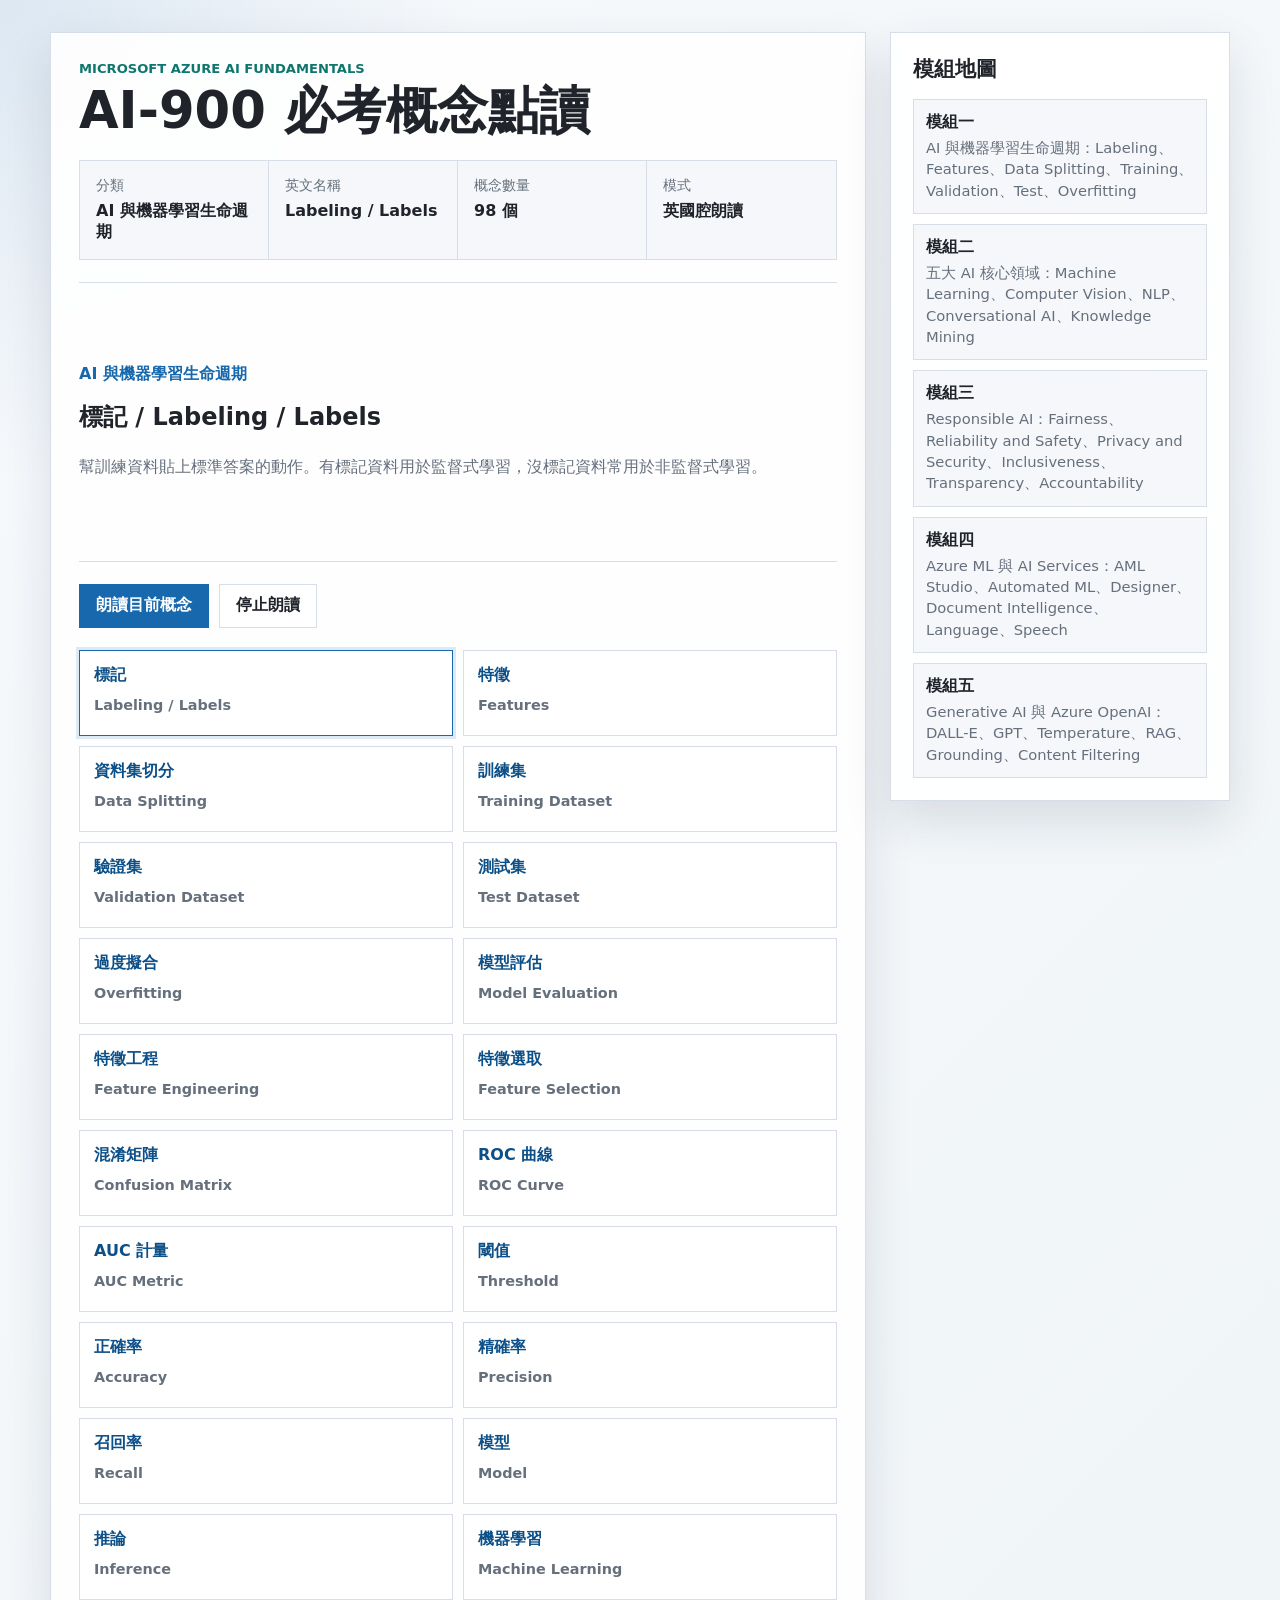
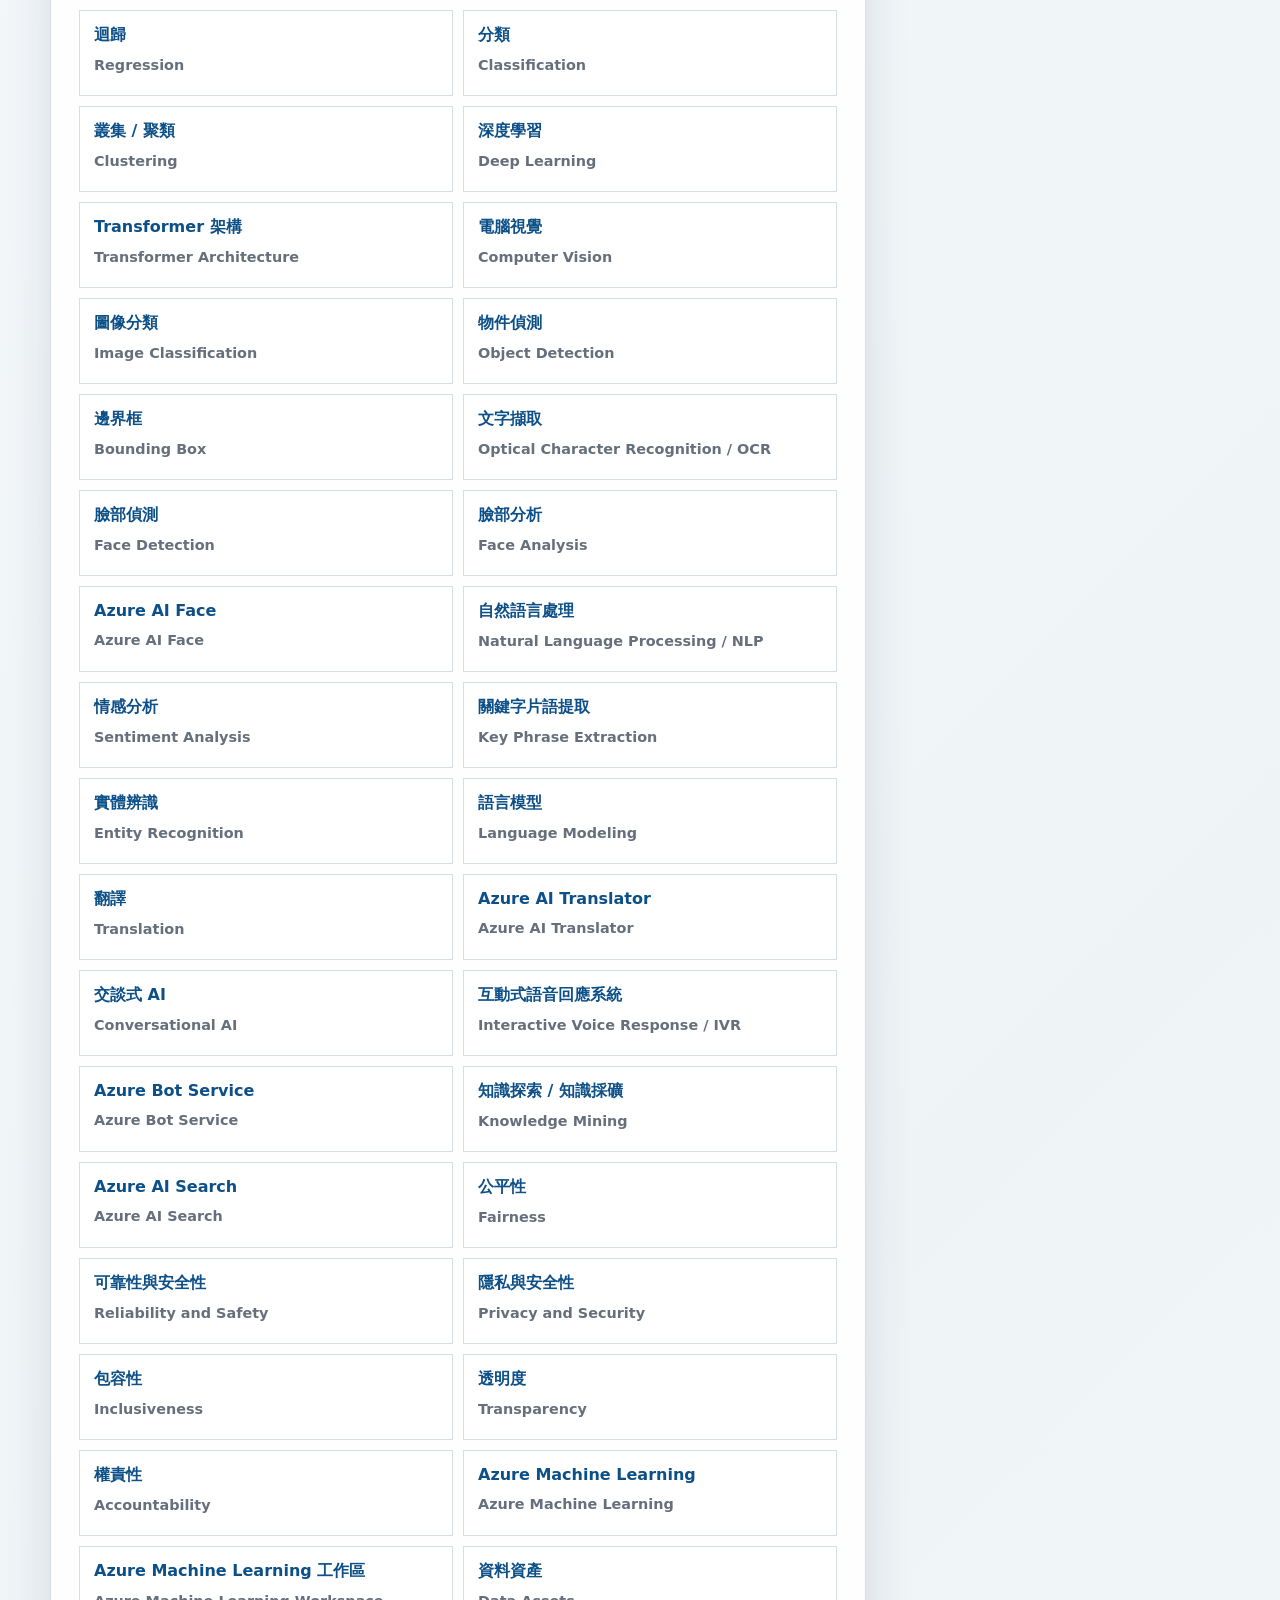
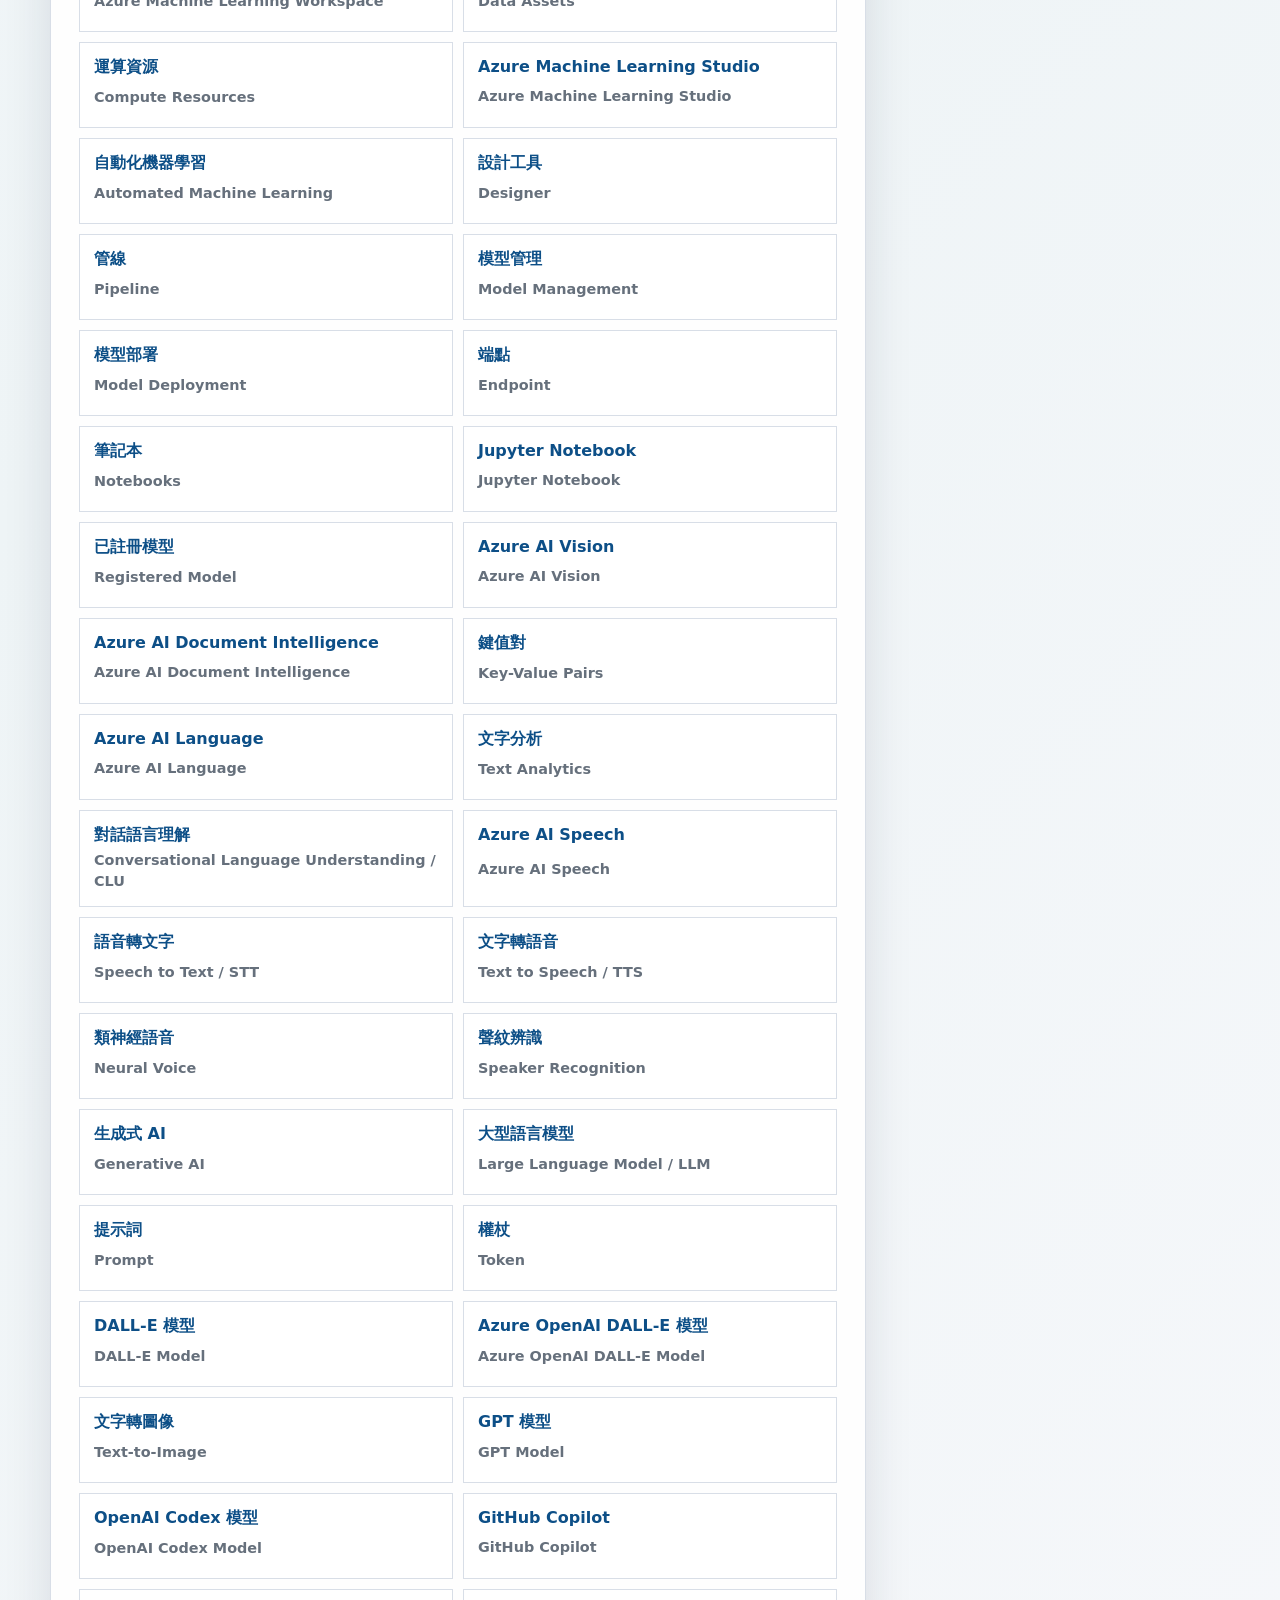
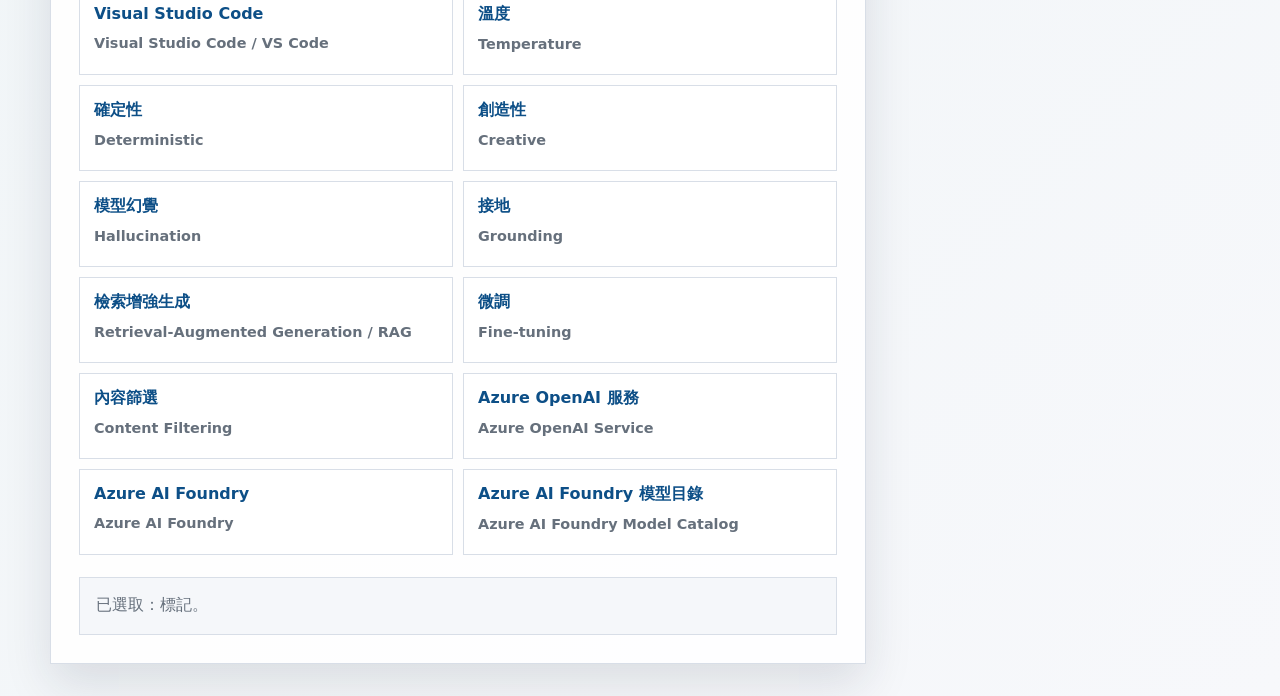
==== commit 6db3b1a0: "Add files via upload" ====
--- a/index.html
+++ b/index.html
@@ -60,6 +60,6 @@
       </aside>
     </main>
 
-    <script src="app.js?v=ai900-ml-designer-compute-20260517-4"></script>
+    <script src="app.js?v=ai900-copilot-codex-20260517-6"></script>
   </body>
 </html>
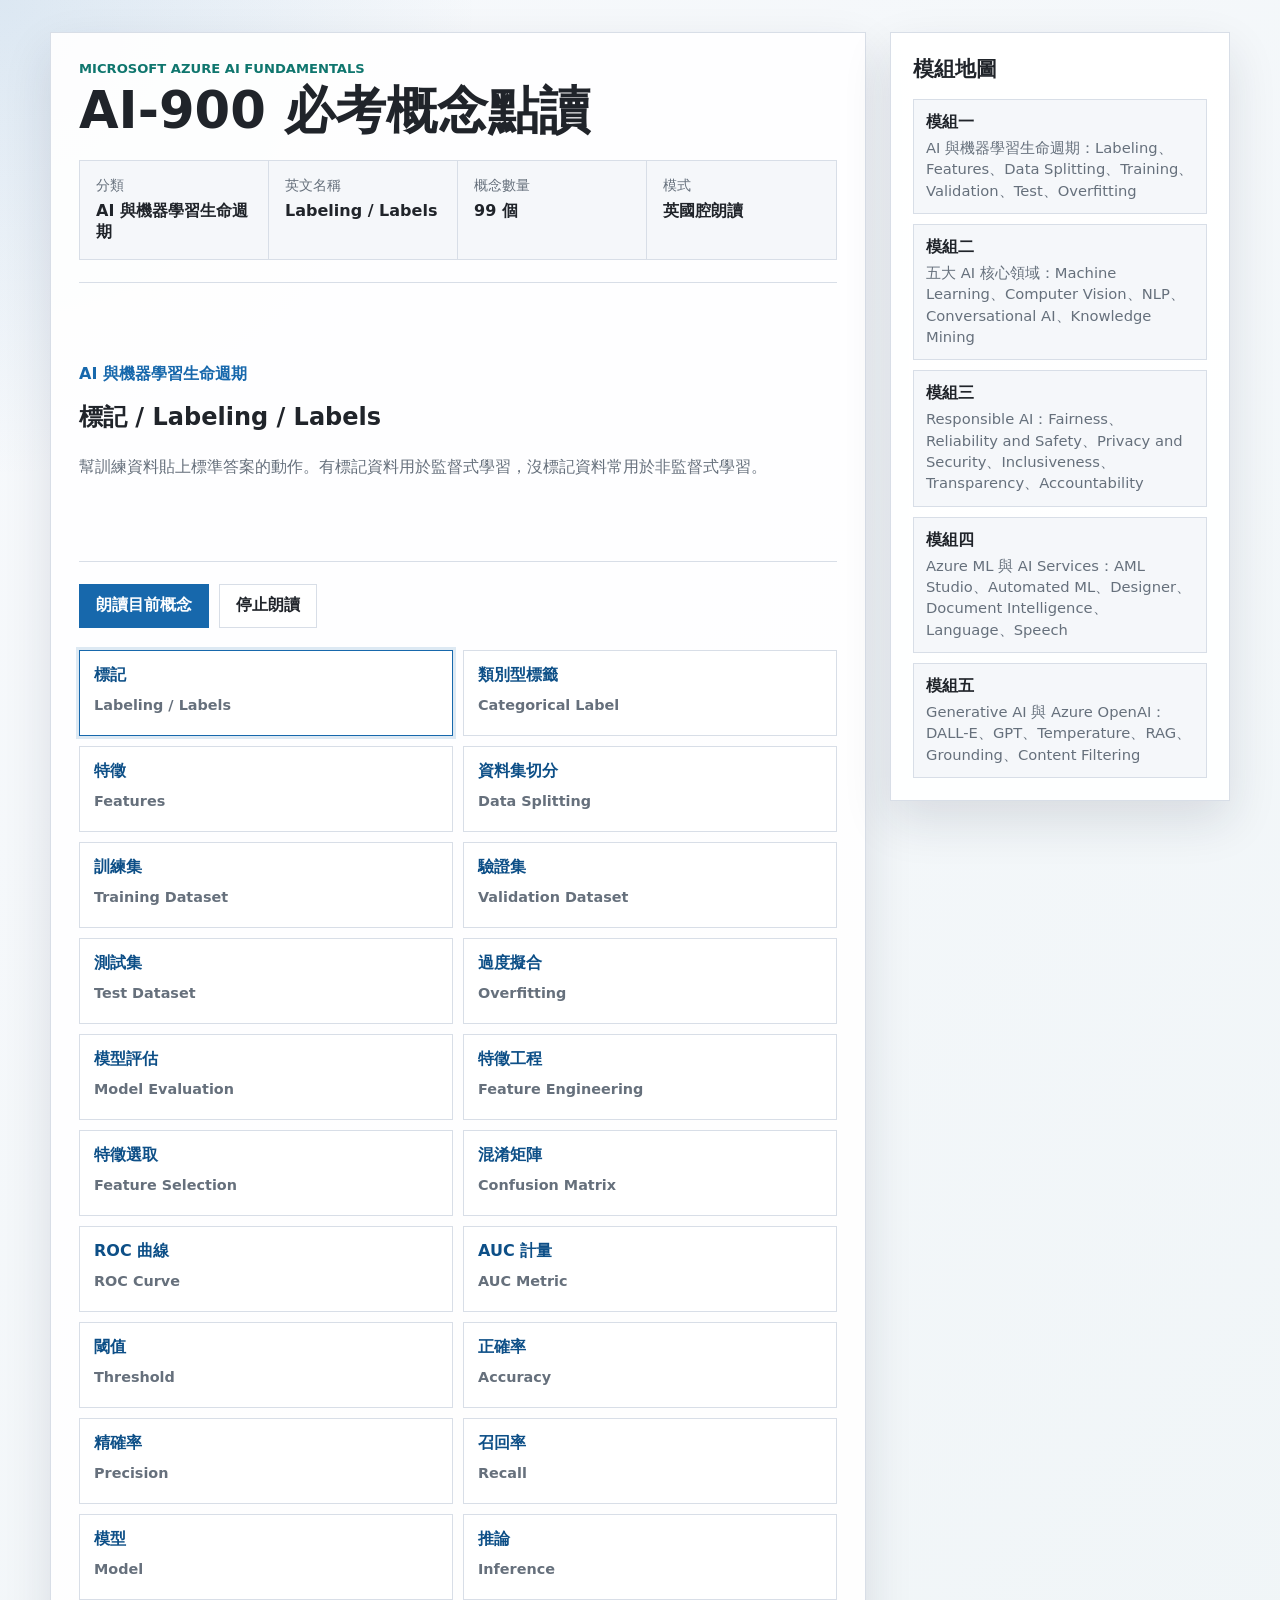
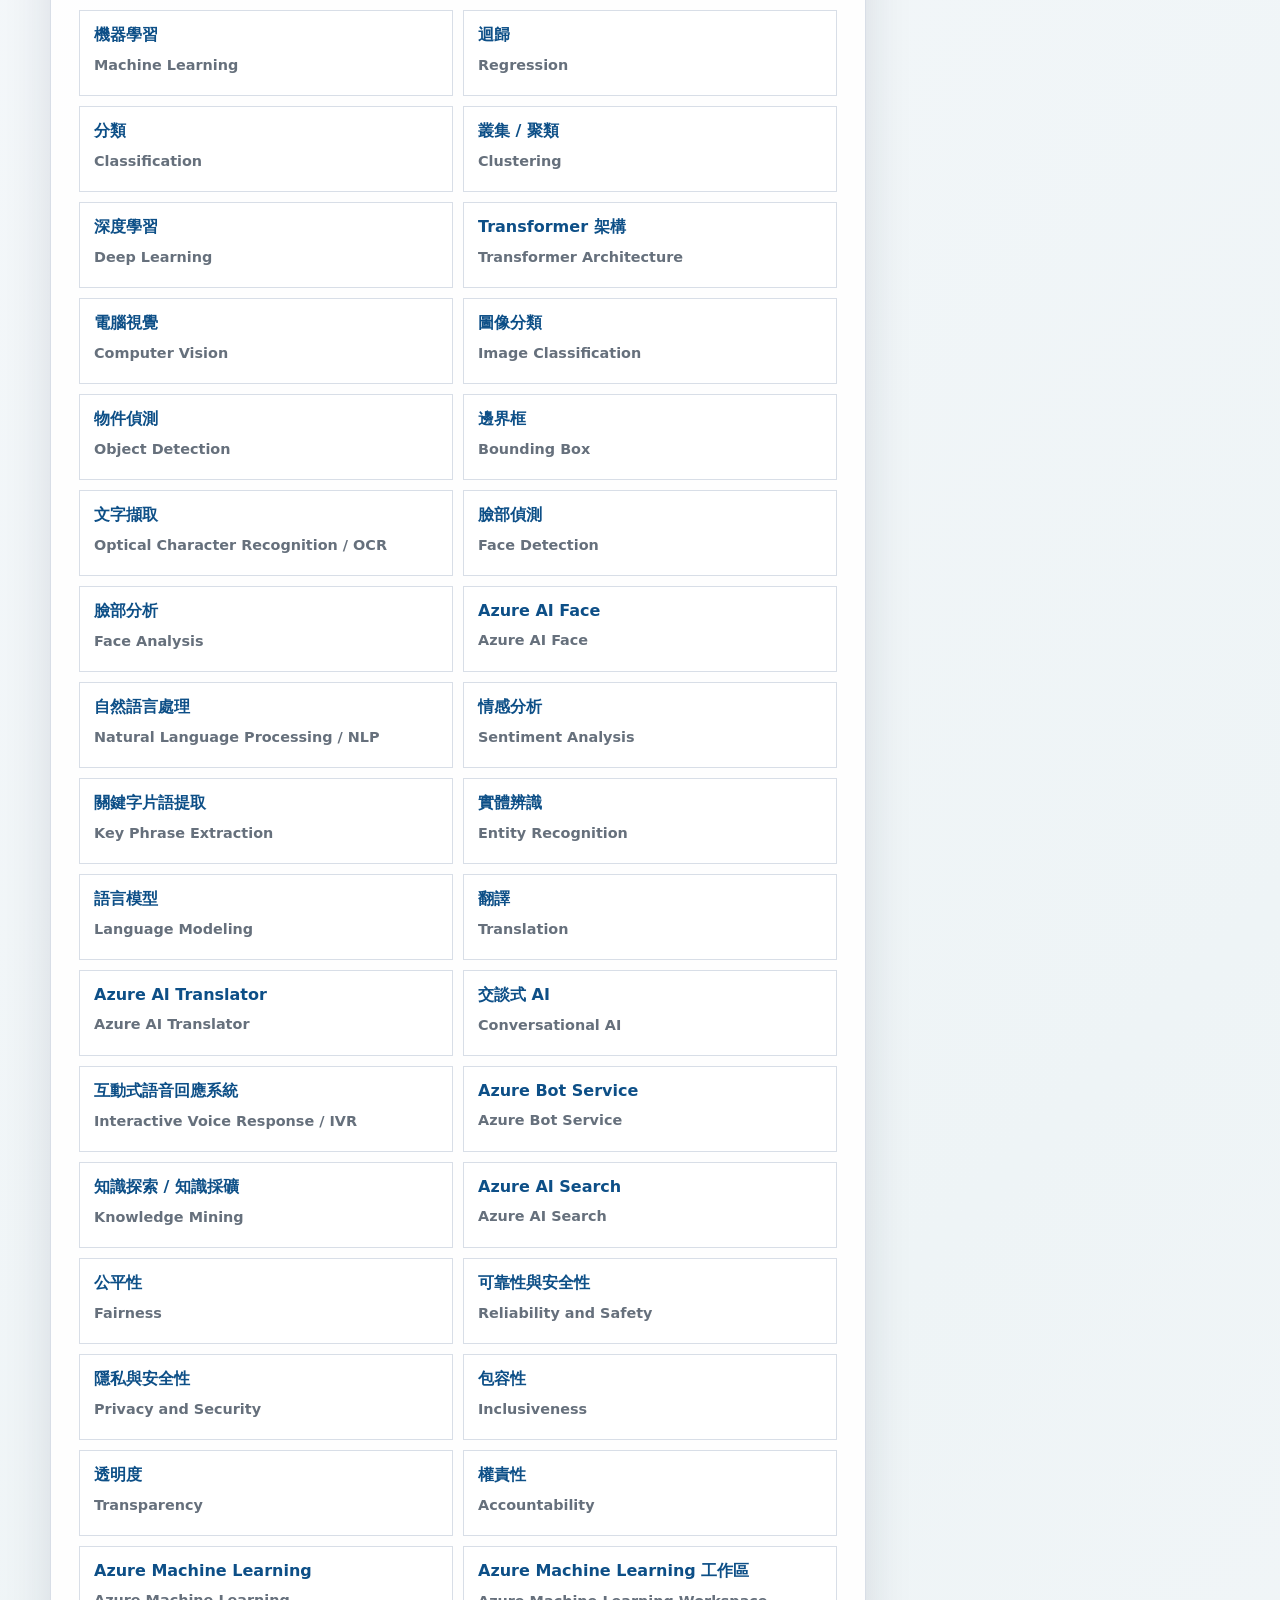
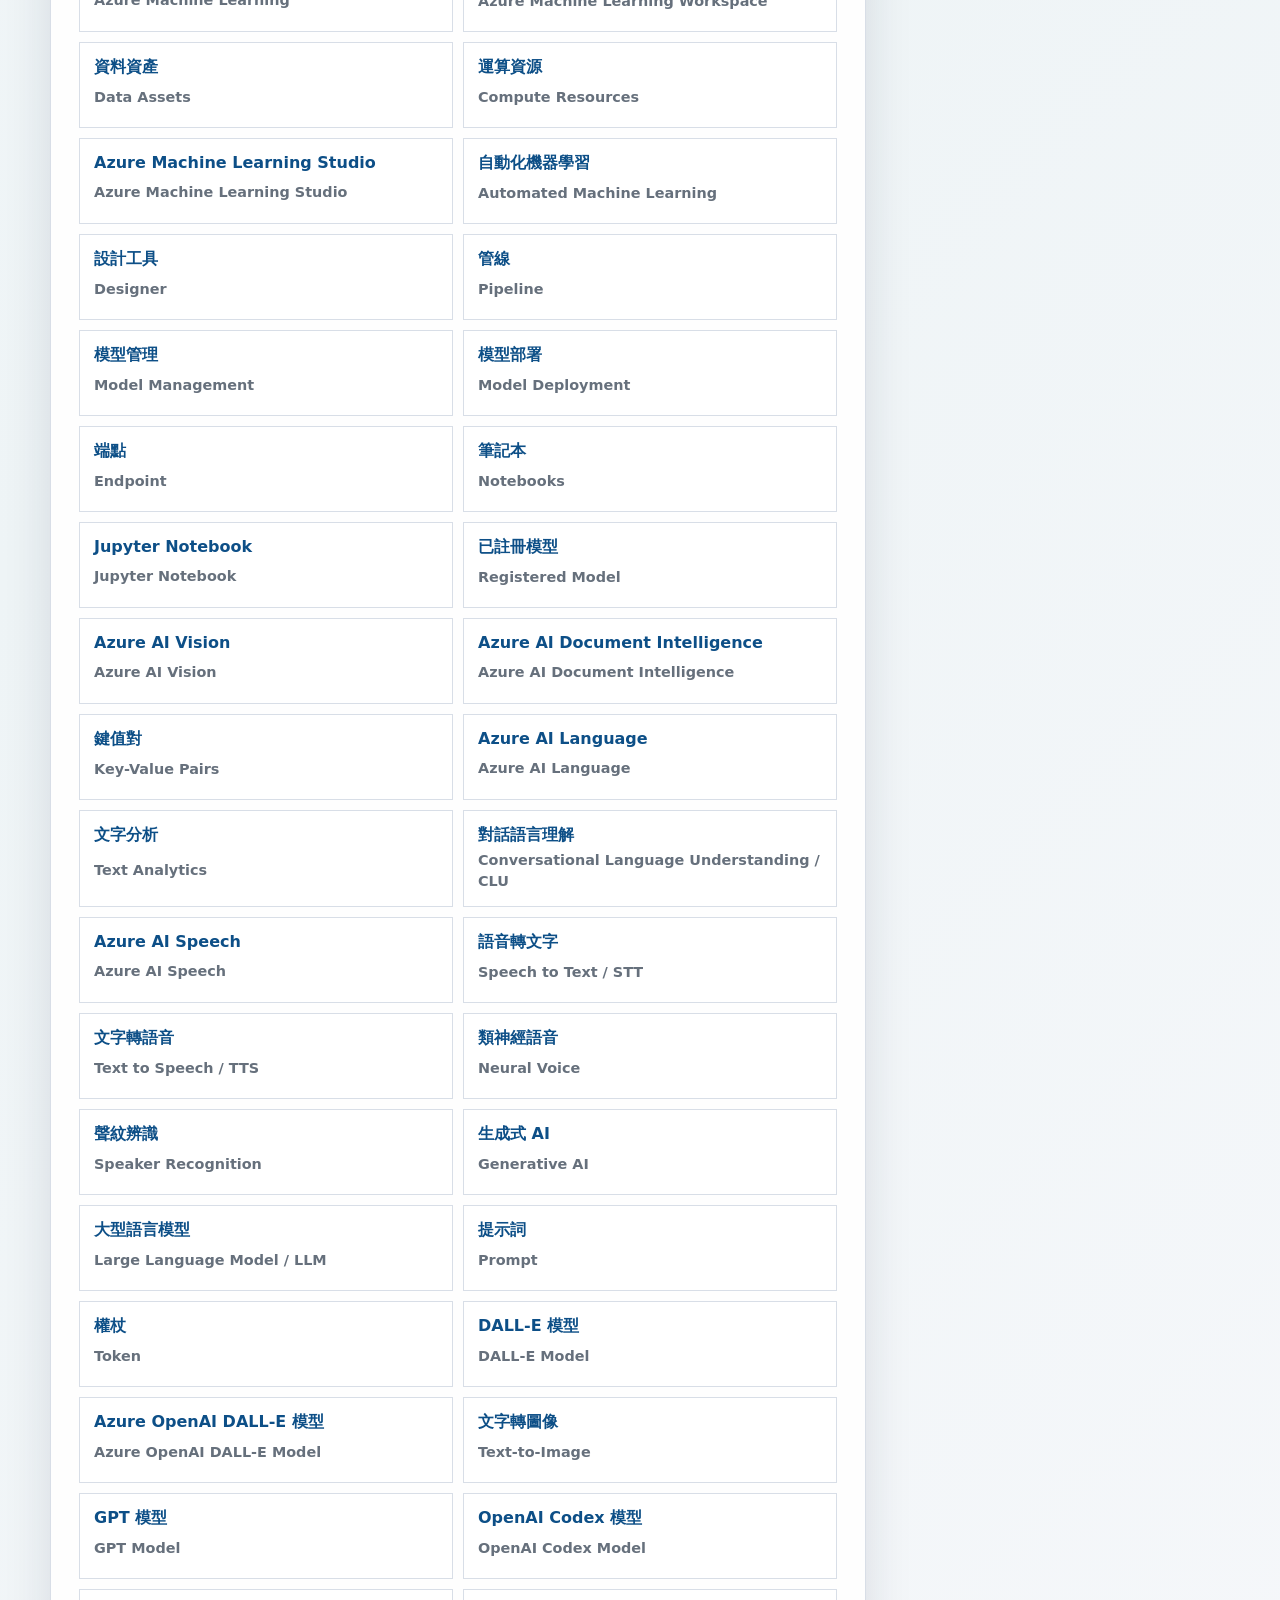
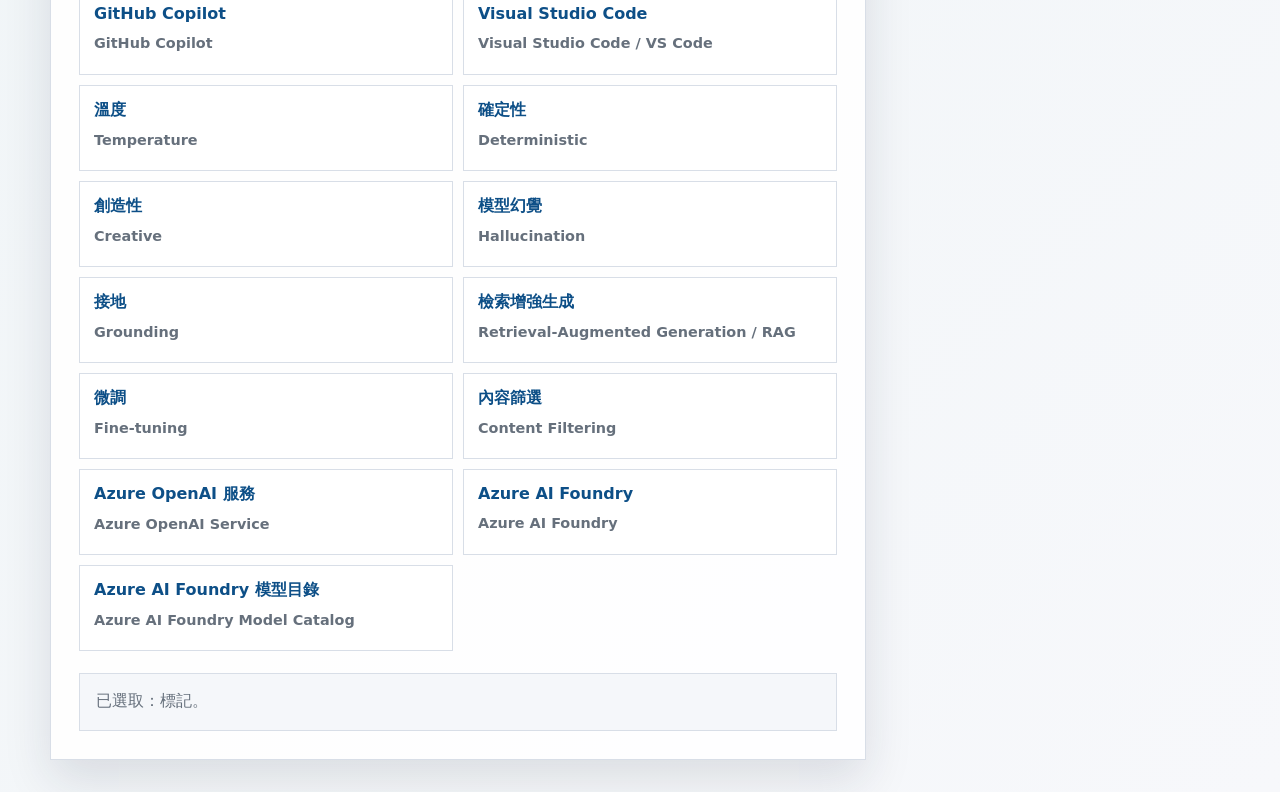
==== commit a328f96b: "Add files via upload" ====
--- a/index.html
+++ b/index.html
@@ -60,6 +60,6 @@
       </aside>
     </main>
 
-    <script src="app.js?v=ai900-copilot-codex-20260517-6"></script>
+    <script src="app.js?v=ai900-categorical-label-20260517-7"></script>
   </body>
 </html>
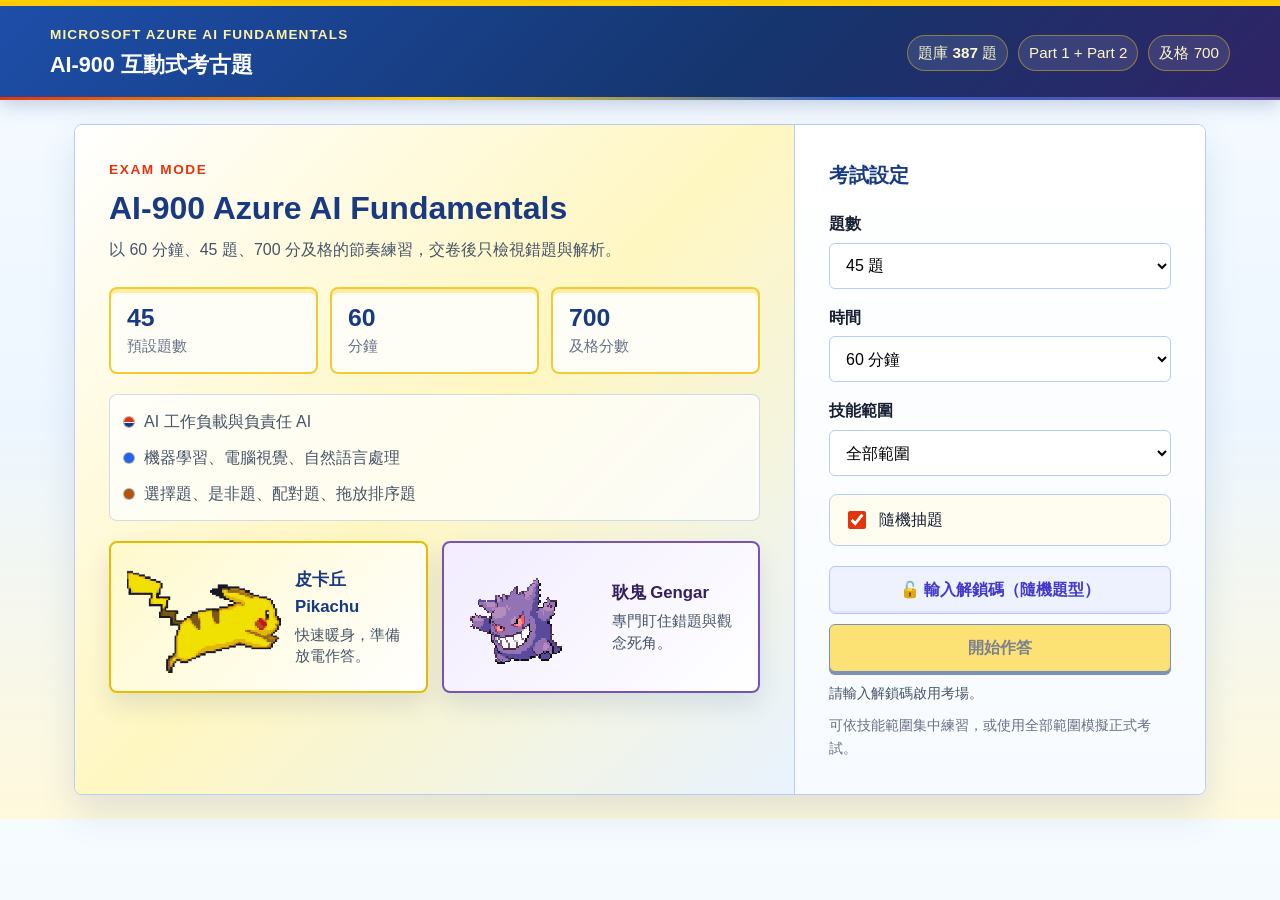
==== commit f2c28d8f: "Add files via upload" ====
--- a/index.html
+++ b/index.html
@@ -1,65 +1,19252 @@
 <!doctype html>
 <html lang="zh-Hant">
-  <head>
-    <meta charset="utf-8" />
-    <meta name="viewport" content="width=device-width, initial-scale=1" />
-    <meta name="robots" content="noindex, nofollow, noarchive" />
-    <title>AI-900 必考概念點讀</title>
-    <link rel="stylesheet" href="styles.css" />
-  </head>
-  <body>
-    <main class="app-shell">
-      <section class="practice-panel" aria-labelledby="app-title">
-        <div class="topbar">
-          <div>
-            <p class="eyebrow">Microsoft Azure AI Fundamentals</p>
-            <h1 id="app-title">AI-900 必考概念點讀</h1>
+<head>
+<meta charset="utf-8">
+<meta name="viewport" content="width=device-width, initial-scale=1">
+<title>AI-900 合併互動模擬考 v2</title>
+<style>
+:root { --blue:#2563eb; --blue-dark:#1e40af; --teal:#0f766e; --amber:#b45309; --ink:#172033; --muted:#667085; --line:#d7deea; --soft:#f6f8fb; --ok:#17803d; --bad:#b42318; --warn:#b7791f; }
+* { box-sizing: border-box; }
+body { margin: 0; font-family: "Microsoft JhengHei", "Segoe UI", Arial, sans-serif; color: var(--ink); background: #eef3f8; line-height: 1.6; }
+button, input, select, textarea { font: inherit; }
+button { border: 1px solid var(--line); background: #fff; color: var(--ink); border-radius: 6px; padding: 9px 13px; cursor: pointer; }
+button:hover:not(:disabled) { border-color: var(--blue); color: var(--blue-dark); }
+button:disabled { opacity: .55; cursor: not-allowed; }
+.primary { background: var(--blue); color: #fff; border-color: var(--blue); }
+.primary:hover:not(:disabled) { background: var(--blue-dark); color: #fff; }
+.app-header { background: #10243b; color: #fff; padding: 18px 24px; position: sticky; top: 0; z-index: 20; box-shadow: 0 2px 10px rgba(0,0,0,.18); border-top: 4px solid #2aa3c7; }
+.header-inner { max-width: 1180px; margin: 0 auto; display: flex; justify-content: space-between; gap: 18px; align-items: center; }
+h1 { margin: 0; font-size: 1.35rem; letter-spacing: 0; }
+.header-brand { display: grid; gap: 2px; }
+.header-kicker { color: #b7c8dc; font-size: .85rem; font-weight: 700; letter-spacing: .08em; text-transform: uppercase; }
+.header-stats { display: flex; gap: 10px; flex-wrap: wrap; color: #dbeafe; font-size: .95rem; }
+.header-stats span { border: 1px solid rgba(219,234,254,.22); border-radius: 999px; padding: 5px 10px; background: rgba(255,255,255,.06); }
+.container { max-width: 1180px; margin: 0 auto; padding: 24px; }
+.setup-panel, .exam-panel, .results-panel { background: #fff; border: 1px solid var(--line); border-radius: 8px; padding: 22px; box-shadow: 0 4px 18px rgba(20, 36, 64, .08); }
+.setup-panel { padding: 0; overflow: hidden; }
+.setup-layout { display: grid; grid-template-columns: minmax(0, 1fr) 410px; min-height: 360px; }
+.setup-intro { padding: 34px 34px 30px; border-right: 1px solid var(--line); background: #fbfdff; }
+.setup-kicker { color: var(--teal); font-size: .85rem; font-weight: 800; letter-spacing: .08em; text-transform: uppercase; margin-bottom: 8px; }
+.setup-intro h2 { margin: 0 0 10px; font-size: 2rem; line-height: 1.2; color: #10243b; }
+.setup-intro p { max-width: 620px; color: #475467; margin: 0 0 24px; }
+.setup-metrics { display: grid; grid-template-columns: repeat(3, minmax(120px, 1fr)); gap: 12px; margin: 24px 0 26px; }
+.metric { border: 1px solid #d8e2ef; border-radius: 8px; padding: 14px 16px; background: #fff; }
+.metric strong { display: block; color: #10243b; font-size: 1.55rem; line-height: 1.2; }
+.metric span { color: var(--muted); font-size: .92rem; }
+.setup-outline { display: grid; gap: 10px; margin-top: 20px; }
+.outline-row { display: grid; grid-template-columns: 10px minmax(0, 1fr); gap: 10px; align-items: start; color: #475467; }
+.outline-row::before { content: ""; width: 10px; height: 10px; border-radius: 50%; margin-top: 8px; background: #2aa3c7; }
+.outline-row:nth-child(2)::before { background: var(--blue); }
+.outline-row:nth-child(3)::before { background: var(--amber); }
+.setup-controls { padding: 34px; display: flex; flex-direction: column; gap: 20px; }
+.setup-controls h3 { margin: 0; font-size: 1.25rem; color: #10243b; }
+.setup-grid { display: grid; grid-template-columns: 1fr; gap: 16px; margin: 0; }
+.field label { display: block; font-weight: 700; margin-bottom: 6px; }
+.field select, .field input[type="number"] { width: 100%; border: 1px solid var(--line); border-radius: 6px; padding: 11px 12px; background: #fff; min-height: 46px; }
+.toggle-line { display: flex; gap: 10px; align-items: center; margin-top: 2px; border: 1px solid var(--line); border-radius: 8px; padding: 12px 14px; background: #fbfdff; }
+.toggle-line input { width: 18px; height: 18px; accent-color: var(--blue); }
+.start-actions { margin-top: auto; display: grid; gap: 10px; }
+#start-exam { min-height: 48px; font-weight: 800; }
+.unlock-button { min-height: 48px; border-color: #b8c8ff; background: #eef2ff; color: #4338ca; font-weight: 900; box-shadow: inset 0 -2px 0 rgba(67, 56, 202, .08); }
+.unlock-button.unlocked { border-color: #86efac; background: #ecfdf3; color: #047857; }
+.unlock-status { color: #475467; font-size: .88rem; margin: 0; }
+.unlock-modal[hidden] { display: none; }
+.unlock-modal { position: fixed; inset: 0; z-index: 80; display: grid; place-items: center; padding: 20px; background: rgba(16, 24, 40, .46); backdrop-filter: blur(3px); }
+.unlock-dialog { position: relative; width: min(420px, 100%); border: 1px solid #dbe5ff; border-radius: 18px; background: #fff; padding: 30px 30px 24px; box-shadow: 0 24px 80px rgba(16, 24, 40, .28); text-align: center; overflow: hidden; }
+.unlock-dialog::before { content: ""; position: absolute; inset: 0 0 auto; height: 4px; background: linear-gradient(90deg, #facc15, #7c3aed, #2aa3c7); }
+.unlock-icon { width: 64px; height: 64px; margin: 0 auto 14px; border-radius: 50%; display: grid; place-items: center; border: 1px solid #dfe4ff; background: #eef2ff; color: #4f46e5; font-size: 1.7rem; }
+.unlock-pikachu { position: absolute; right: 24px; top: 46px; width: 84px; height: 66px; object-fit: contain; image-rendering: pixelated; pointer-events: none; }
+.unlock-dialog h2 { margin: 0 0 6px; font-size: 1.7rem; color: #172033; }
+.unlock-dialog p { margin: 0; color: #667085; }
+.unlock-code-input { width: 100%; margin: 24px 0 14px; border: 1px solid #c7d2fe; border-radius: 10px; padding: 13px 14px; background: #fff; color: #101828; font-size: 1.05rem; text-align: center; letter-spacing: 0; }
+.unlock-code-input:focus { outline: 3px solid rgba(79, 70, 229, .18); border-color: #4f46e5; }
+.unlock-error { min-height: 22px; color: var(--bad) !important; font-weight: 800; margin-bottom: 12px !important; }
+.unlock-actions { display: grid; grid-template-columns: 1fr 1fr; gap: 12px; }
+.unlock-actions button { min-height: 48px; border-radius: 10px; font-weight: 900; }
+.unlock-submit { background: #4f46e5; border-color: #4f46e5; color: #fff; box-shadow: 0 8px 18px rgba(79, 70, 229, .25); }
+.unlock-submit:hover:not(:disabled) { background: #4338ca; color: #fff; }
+.unlock-cancel { background: #f2f4f7; border-color: #f2f4f7; color: #475467; }
+.setup-note { color: var(--muted); font-size: .9rem; margin: 0; }
+.exam-layout { display: grid; grid-template-columns: 1fr 270px; gap: 18px; align-items: start; }
+.exam-toolbar { display: flex; justify-content: space-between; align-items: center; gap: 12px; margin-bottom: 14px; }
+.toolbar-left, .toolbar-right { display: flex; gap: 10px; align-items: center; flex-wrap: wrap; }
+.status-pill { background: var(--soft); border: 1px solid var(--line); border-radius: 999px; padding: 7px 11px; font-weight: 700; }
+.progress-track { height: 8px; background: #e7edf5; border-radius: 999px; overflow: hidden; margin-bottom: 14px; }
+.progress-fill { height: 100%; width: 0; background: var(--blue); transition: width .2s ease; }
+.question-card { display: none; background: #fff; border: 1px solid var(--line); border-left: 5px solid var(--blue); border-radius: 8px; padding: 22px; box-shadow: 0 4px 14px rgba(20, 36, 64, .08); margin-bottom: 16px; }
+.question-card.current { display: block; }
+body.show-all-review.review-mode .question-card:not(.not-in-exam) { display: block; }
+.question-card.not-in-exam { display: none !important; }
+.question-meta { color: var(--muted); font-size: .92rem; border-bottom: 1px solid var(--line); padding-bottom: 10px; margin-bottom: 12px; }
+.question-title { font-size: 1.18rem; font-weight: 800; margin-bottom: 14px; color: #0f2742; }
+.exam-number { display: inline-block; color: var(--blue-dark); margin-right: 8px; }
+.question-body ul { padding-left: 0; list-style: none; }
+.question-body li { margin: 10px 0; }
+.question-body label { margin-left: 8px; cursor: pointer; }
+.question-body input[type="radio"], .question-body input[type="checkbox"] { transform: scale(1.15); }
+.question-body ul:has(> li > input[type="radio"]), .question-body ul:has(> li > input[type="checkbox"]) { display: flex; flex-direction: column; gap: 10px; align-items: flex-start; border-top: 1px solid #a9d8eb; padding-top: 16px; margin-top: 18px; }
+.question-body ul:has(> li > input[type="radio"]) li, .question-body ul:has(> li > input[type="checkbox"]) li { margin: 0; max-width: 100%; width: 100%; }
+.question-body li > input[type="radio"], .question-body li > input[type="checkbox"] { position: absolute; opacity: 0; width: 1px; height: 1px; transform: none; }
+.question-body li > input[type="radio"] + label, .question-body li > input[type="checkbox"] + label { display: inline-flex; align-items: center; justify-content: flex-start; max-width: 100%; min-height: 40px; margin-left: 0; border: 1px solid #2aa3c7; background: #2aa3c7; color: #fff; border-radius: 5px; padding: 8px 12px; line-height: 1.4; overflow-wrap: anywhere; }
+.question-body li > input[type="radio"] + label .eng-word, .question-body li > input[type="radio"] + label .eng-abbr, .question-body li > input[type="checkbox"] + label .eng-word, .question-body li > input[type="checkbox"] + label .eng-abbr { color: inherit; }
+.question-body li > input[type="radio"]:focus-visible + label, .question-body li > input[type="checkbox"]:focus-visible + label { outline: 3px solid rgba(42, 163, 199, .25); outline-offset: 2px; }
+.question-body li > input[type="radio"]:checked + label, .question-body li > input[type="checkbox"]:checked + label { background: #0f6c8f; border-color: #0f6c8f; box-shadow: 0 0 0 2px rgba(15, 108, 143, .18); }
+.question-body input[type="text"], .question-body textarea, .question-body select { border: 1px solid var(--line); border-radius: 6px; padding: 8px 10px; max-width: 100%; }
+.answer-toggle { display: none !important; }
+body.review-mode .answer-content { display: block; }
+.answer-content { display: none; margin-top: 14px; background: #f8fafc; border: 1px solid var(--line); border-radius: 8px; padding: 16px; }
+.answer-content.show { display: block; }
+.answer { border-left: 4px solid var(--ok); padding-left: 12px; font-weight: 700; color: #14532d; }
+.rationale, .exam-tip, .url { margin-top: 12px; }.eng-word, .eng-abbr { color: #475467; font-weight: 700; }
+.yn-options { display: flex; gap: 8px; margin-top: 8px; padding-top: 6px; }
+.yn-options button { min-width: 58px; color: #fff; background: #2aa3c7; border-color: #2aa3c7; border-radius: 5px; pointer-events: auto !important; opacity: 1 !important; }
+.yn-options button:disabled { opacity: .55; }
+.yn-options button:hover:not(:disabled), .yn-options button.selected { background: #0f6c8f; border-color: #0f6c8f; color: #fff; }
+.review-mode .correct-card { border-left-color: var(--ok); }
+.review-mode .wrong-card { border-left-color: var(--bad); }
+.side-panel { position: sticky; top: 92px; background: #fff; border: 1px solid var(--line); border-radius: 8px; padding: 16px; box-shadow: 0 4px 14px rgba(20, 36, 64, .08); }
+.nav-grid { display: grid; grid-template-columns: repeat(5, 1fr); gap: 7px; margin-top: 10px; }
+.nav-grid button { padding: 7px 0; min-width: 0; }
+.nav-grid button.active { background: #0f2742; border-color: #0f2742; color: #fff; }
+.nav-grid button.answered { border-color: var(--ok); box-shadow: inset 0 -3px 0 var(--ok); }
+.nav-grid button.flagged { background: #fff7ed; border-color: var(--warn); }
+.legend { margin-top: 14px; color: var(--muted); font-size: .9rem; }
+.results-panel { margin: 0 0 16px; }
+.results-panel h2 { margin: 0 0 6px; }
+.actions-row { display: flex; gap: 10px; flex-wrap: wrap; margin-top: 16px; }
+@media (max-width: 900px) { .setup-layout, .setup-metrics, .exam-layout { grid-template-columns: 1fr; } .setup-intro { border-right: 0; border-bottom: 1px solid var(--line); } .side-panel { position: static; } .header-inner, .exam-toolbar { align-items: flex-start; flex-direction: column; } }
+
+.blank-select { min-width: 190px; border: 1px solid var(--line); border-radius: 6px; padding: 9px 10px; background: #fff; margin: 0 6px; cursor: pointer; }
+.keyword-highlight, mark { background: transparent !important; }
+.timer-floating { position: fixed; top: 84px; right: 18px; z-index: 30; background: #fff; border: 1px solid var(--line); border-radius: 999px; padding: 8px 13px; box-shadow: 0 6px 18px rgba(20,36,64,.16); font-weight: 800; color: #0f2742; }
+.score-report { text-align: left; padding: 0; border: 1px solid #dbe5f1; border-radius: 10px; overflow: hidden; background: #fff; }
+.score-report-header { display: flex; justify-content: space-between; gap: 18px; align-items: flex-start; padding: 26px 30px; background: #f8fbff; border-bottom: 1px solid #dbe5f1; }
+.score-report h2 { font-weight: 800; font-size: 1.65rem; margin: 0 0 6px; color: #10243b; }
+.score-report .cert-name { color: #0078d4; font-size: 1.05rem; font-weight: 700; margin: 0; }
+.score-summary { display: grid; grid-template-columns: minmax(190px, 250px) minmax(0, 1fr); gap: 24px; padding: 28px 30px; align-items: center; }
+.score-main { text-align: center; border-right: 1px solid #dbe5f1; padding-right: 24px; }
+.score-label { color: #8a97b3; font-weight: 800; letter-spacing: .08em; text-transform: uppercase; font-size: .86rem; }
+.score-number { font-size: 4.6rem; line-height: .95; font-weight: 900; color: #059669; margin: 8px 0 8px; }
+.score-number.fail { color: #b42318; }
+.passing-score { color: #475467; font-weight: 700; }
+.pass-box { display: inline-flex; align-items: center; justify-content: center; min-width: 128px; min-height: 44px; padding: 8px 18px; border-radius: 999px; border: 1px solid #10b981; background: #ecfdf3; color: #047857; font-size: 1.1rem; font-weight: 900; }
+.pass-box.fail { border-color: #fecaca; background: #fef2f2; color: #b42318; }
+.score-detail { display: grid; gap: 16px; }
+.score-status-row { display: flex; align-items: center; gap: 12px; flex-wrap: wrap; }
+.score-note-card { border: 1px solid #dbe5f1; border-radius: 8px; padding: 14px 16px; background: #fbfdff; color: #475467; font-weight: 700; }
+.score-stats { display: grid; grid-template-columns: repeat(3, minmax(110px, 1fr)); gap: 10px; }
+.score-stat { border: 1px solid #dbe5f1; border-radius: 8px; padding: 12px 14px; background: #fff; }
+.score-stat strong { display: block; color: #10243b; font-size: 1.25rem; line-height: 1.2; }
+.score-stat span { color: var(--muted); font-size: .88rem; }
+.score-actions { display: flex; gap: 10px; flex-wrap: wrap; margin: 0; }
+.score-actions button { min-height: 42px; }
+.wrong-review-heading { font-size: 1.25rem; margin: 22px 0 12px; color: #1f2a44; display: flex; align-items: center; gap: 10px; }
+.wrong-review-heading::before { content: ""; width: 5px; height: 22px; border-radius: 999px; background: var(--bad); }
+.wrong-review-card { text-align: left; border-left: 5px solid var(--bad); background: #fff; border-radius: 8px; padding: 18px; margin: 14px 0; box-shadow: 0 4px 14px rgba(20, 36, 64, .08); }
+body.review-mode .wrong-review-card .answer-content, body.review-mode .wrong-review-card .answer-content.show { display: block !important; }
+.matching-container { display: grid; grid-template-columns: minmax(190px, 280px) minmax(0, 1fr); gap: 18px; align-items: start; max-width: 100%; }
+.matching-container > *, .matching-column, .matching-answer-area > * { min-width: 0; }
+.matching-list { padding-left: 0; list-style: none; display: flex; flex-direction: column; align-items: flex-start; gap: 10px; margin: 8px 0 18px; }
+.matching-item { margin: 0 !important; }
+.match-token { display: inline-flex; align-items: center; justify-content: flex-start; text-align: left; border: 1px solid #2aa3c7; background: #2aa3c7; color: #fff; border-radius: 6px; padding: 9px 12px; min-height: 42px; max-width: 100%; cursor: grab; overflow-wrap: anywhere; }
+.match-token .eng-word, .match-token .eng-abbr { color: inherit; }
+.match-token.selected { border-color: #0f6c8f; background: #0f6c8f; color: #fff; box-shadow: 0 0 0 2px rgba(15,108,143,.18); }
+.matching-answer-area { display: grid; grid-template-columns: minmax(190px, 260px) minmax(0, 1fr); gap: 12px; align-items: center; margin: 10px 0; max-width: 100%; }
+.matching-answer-area label { margin-left: 0; overflow-wrap: anywhere; }
+.matching-answer-area input[type="text"] { position: absolute; opacity: 0; width: 1px; height: 1px; pointer-events: none; }
+.match-drop-zone { min-height: 42px; width: 100%; border: 2px dashed #98acc8; border-radius: 6px; background: #f8fbff; color: #667085; display: flex; align-items: center; justify-content: center; text-align: center; padding: 8px 12px; cursor: pointer; }
+.match-drop-zone.filled { border-style: solid; border-color: var(--blue); background: #eef5ff; color: var(--ink); font-weight: 700; }
+.match-drop-zone.drag-over { border-color: var(--blue-dark); background: #dbeafe; }
+.ordering-ui { border-top: 1px solid #a9d8eb; margin-top: 18px; padding-top: 16px; }
+.ordering-title { font-weight: 700; margin: 12px 0 8px; }
+.ordering-bank { display: flex; flex-wrap: wrap; gap: 10px; margin: 8px 0 18px; }
+.order-token { display: inline-flex; align-items: center; justify-content: flex-start; text-align: left; border: 1px solid #2aa3c7; background: #2aa3c7; color: #fff; border-radius: 6px; padding: 9px 12px; min-height: 42px; max-width: 100%; cursor: grab; overflow-wrap: anywhere; }
+.order-token .eng-word, .order-token .eng-abbr { color: inherit; }
+.order-token.selected { border-color: #0f6c8f; background: #0f6c8f; box-shadow: 0 0 0 2px rgba(15,108,143,.18); }
+.ordering-slots { display: grid; gap: 10px; margin: 8px 0; }
+.order-slot-row { display: grid; grid-template-columns: 70px minmax(0, 1fr); gap: 10px; align-items: center; }
+.order-slot-label { font-weight: 700; color: var(--muted); }
+.order-slot { min-height: 42px; width: 100%; border: 2px dashed #98acc8; border-radius: 6px; background: #f8fbff; color: #667085; display: flex; align-items: center; justify-content: center; text-align: center; padding: 8px 12px; cursor: pointer; overflow-wrap: anywhere; }
+.order-slot.filled { border-style: solid; border-color: var(--blue); background: #eef5ff; color: var(--ink); font-weight: 700; }
+.order-slot.drag-over { border-color: var(--blue-dark); background: #dbeafe; }
+@media (max-width: 760px) { .blank-select { width: 100%; margin: 8px 0; } .matching-container, .matching-answer-area { grid-template-columns: 1fr; } .timer-floating { top: auto; bottom: 12px; right: 12px; } }
+@media (max-width: 760px) { .score-report-header, .score-summary { grid-template-columns: 1fr; display: grid; padding: 22px; } .score-main { border-right: 0; border-bottom: 1px solid #dbe5f1; padding: 0 0 20px; } .score-stats { grid-template-columns: 1fr; } }
+
+:root {
+  --poke-blue: #2f5fca;
+  --poke-blue-dark: #173a82;
+  --poke-yellow: #ffcb05;
+  --poke-yellow-soft: #fff4b8;
+  --poke-red: #e3350d;
+  --poke-purple: #6950a1;
+  --poke-purple-dark: #33215f;
+}
+body {
+  background:
+    linear-gradient(180deg, #f6fbff 0%, #edf6ff 52%, #fff9dc 100%);
+}
+.app-header {
+  background: linear-gradient(135deg, #1d4ea9 0%, #15356e 58%, #302465 100%);
+  border-top: 6px solid var(--poke-yellow);
+  box-shadow: 0 4px 18px rgba(23, 58, 130, .26);
+}
+.app-header::after {
+  content: "";
+  position: absolute;
+  left: 0;
+  right: 0;
+  bottom: 0;
+  height: 3px;
+  background: linear-gradient(90deg, var(--poke-red), var(--poke-yellow), var(--poke-blue), var(--poke-purple));
+}
+.header-kicker { color: #fff0a8; }
+.header-stats span {
+  border-color: rgba(255, 203, 5, .42);
+  background: rgba(255, 255, 255, .1);
+  color: #fff8cf;
+}
+.setup-panel, .exam-panel, .results-panel {
+  border-color: #b8ccf7;
+  box-shadow: 0 18px 36px rgba(35, 68, 133, .13);
+}
+.setup-intro {
+  position: relative;
+  overflow: hidden;
+  background:
+    linear-gradient(135deg, rgba(255,255,255,.96) 0%, rgba(255,246,190,.95) 50%, rgba(232,242,255,.98) 100%),
+    repeating-linear-gradient(135deg, rgba(47,95,202,.08) 0 1px, transparent 1px 18px);
+  border-right-color: #b8ccf7;
+}
+.setup-kicker {
+  color: var(--poke-red);
+  letter-spacing: .12em;
+}
+.setup-intro h2 {
+  color: var(--poke-blue-dark);
+}
+.setup-metrics {
+  margin-bottom: 18px;
+}
+.metric {
+  border: 2px solid #f0cc33;
+  background: #fffef6;
+  box-shadow: inset 0 4px 0 rgba(255, 203, 5, .35);
+}
+.metric strong {
+  color: var(--poke-blue-dark);
+}
+.setup-outline {
+  border: 1px solid rgba(47, 95, 202, .22);
+  border-radius: 8px;
+  padding: 14px;
+  background: rgba(255, 255, 255, .72);
+}
+.outline-row::before {
+  background: linear-gradient(180deg, var(--poke-red) 0 45%, #fff 45% 55%, var(--poke-blue-dark) 55% 100%);
+  box-shadow: 0 0 0 1px rgba(16, 36, 59, .35);
+}
+.setup-controls {
+  background: linear-gradient(180deg, #ffffff 0%, #f7fbff 100%);
+}
+.setup-controls h3 {
+  color: var(--poke-blue-dark);
+}
+.field select, .field input[type="number"], .blank-select, .question-body input[type="text"], .question-body textarea, .question-body select {
+  border-color: #b8ccf7;
+}
+.field select:focus, .field input[type="number"]:focus, .blank-select:focus, .question-body input[type="text"]:focus, .question-body textarea:focus, .question-body select:focus {
+  outline: 3px solid rgba(255, 203, 5, .34);
+  border-color: var(--poke-blue);
+}
+.toggle-line {
+  border-color: #b8ccf7;
+  background: #fffdf0;
+}
+.toggle-line input {
+  accent-color: var(--poke-red);
+}
+.primary {
+  background: var(--poke-yellow);
+  border-color: var(--poke-blue-dark);
+  color: #172033;
+  box-shadow: 0 3px 0 var(--poke-blue-dark);
+}
+.primary:hover:not(:disabled) {
+  background: #ffd84f;
+  color: #172033;
+  transform: translateY(-1px);
+}
+#prev-question, #mark-review,
+.actions-row button, .score-actions button {
+  background: #fff7ce;
+  border: 2px solid var(--poke-blue-dark);
+  color: var(--poke-blue-dark);
+  box-shadow: 0 3px 0 var(--poke-blue-dark);
+  font-weight: 800;
+}
+#prev-question:hover:not(:disabled), #mark-review:hover:not(:disabled),
+.actions-row button:hover:not(:disabled), .score-actions button:hover:not(:disabled) {
+  background: var(--poke-yellow);
+  border-color: var(--poke-blue-dark);
+  color: #172033;
+  transform: translateY(-1px);
+}
+#prev-question:disabled, #mark-review:disabled,
+.actions-row button:disabled, .score-actions button:disabled {
+  background: #f7fbff;
+  border-color: #b8ccf7;
+  color: #8a97b3;
+  box-shadow: none;
+  transform: none;
+}
+#mark-review.selected {
+  background: var(--poke-red);
+  border-color: var(--poke-blue-dark);
+  color: #fff;
+  box-shadow: 0 3px 0 var(--poke-blue-dark), 0 0 0 3px rgba(255, 203, 5, .45);
+}
+.nav-grid button.flagged {
+  background: #fff7ce;
+  border-color: var(--poke-red);
+  color: var(--poke-blue-dark);
+  box-shadow: inset 0 -3px 0 var(--poke-red);
+}
+.nav-grid button.active.flagged {
+  background: var(--poke-red);
+  border-color: var(--poke-blue-dark);
+  color: #fff;
+  box-shadow: inset 0 -3px 0 var(--poke-yellow);
+}
+.status-pill, .timer-floating {
+  border-color: #b8ccf7;
+  background: #fffdf0;
+  color: var(--poke-blue-dark);
+}
+body:not(.exam-active) .timer-floating {
+  display: none;
+}
+.progress-fill {
+  background: linear-gradient(90deg, var(--poke-yellow), var(--poke-red), var(--poke-purple));
+}
+.question-card {
+  border-color: #c6d5f6;
+  border-left-color: var(--poke-yellow);
+  box-shadow: 0 12px 26px rgba(35, 68, 133, .12);
+}
+.question-title {
+  color: var(--poke-blue-dark);
+}
+.exam-number {
+  color: var(--poke-red);
+}
+.question-body ul:has(> li > input[type="radio"]), .question-body ul:has(> li > input[type="checkbox"]), .ordering-ui {
+  border-top-color: #a9c3f4;
+}
+.question-body li > input[type="radio"] + label, .question-body li > input[type="checkbox"] + label,
+.yn-options button, .match-token, .order-token {
+  border-color: var(--poke-blue);
+  background: var(--poke-blue);
+  color: #fff;
+}
+.question-body li > input[type="radio"]:checked + label, .question-body li > input[type="checkbox"]:checked + label,
+.yn-options button:hover:not(:disabled), .yn-options button.selected, .match-token.selected, .order-token.selected {
+  background: var(--poke-yellow);
+  border-color: var(--poke-blue-dark);
+  color: #172033;
+  box-shadow: 0 0 0 2px rgba(255, 203, 5, .35);
+}
+.match-drop-zone, .order-slot {
+  border-color: #91a9d5;
+  background: #f8fbff;
+}
+.match-drop-zone.filled, .order-slot.filled {
+  border-color: var(--poke-blue);
+  background: #fff7ce;
+}
+.side-panel {
+  border-color: #b8ccf7;
+}
+.nav-grid button.active {
+  background: var(--poke-blue-dark);
+  border-color: var(--poke-blue-dark);
+}
+.nav-grid button.answered {
+  border-color: var(--poke-yellow);
+  box-shadow: inset 0 -3px 0 var(--poke-yellow);
+}
+.score-report {
+  border-color: #b8ccf7;
+  box-shadow: 0 18px 36px rgba(35, 68, 133, .13);
+}
+.score-report-header {
+  background: linear-gradient(135deg, #fff7c8 0%, #edf5ff 62%, #f0e9ff 100%);
+  border-bottom: 4px solid var(--poke-yellow);
+}
+.score-report h2 {
+  color: var(--poke-blue-dark);
+}
+.score-report .cert-name {
+  color: var(--poke-red);
+}
+.score-note-card, .score-stat {
+  border-color: #b8ccf7;
+}
+.wrong-review-heading::before {
+  background: linear-gradient(180deg, var(--poke-purple), var(--poke-red));
+}
+.pokemon-duo {
+  display: grid;
+  grid-template-columns: repeat(2, minmax(0, 1fr));
+  gap: 14px;
+  margin-top: 20px;
+}
+.pokemon-card {
+  display: flex;
+  align-items: center;
+  gap: 14px;
+  min-height: 118px;
+  padding: 16px;
+  border: 2px solid;
+  border-radius: 8px;
+  box-shadow: 0 12px 24px rgba(35, 68, 133, .12);
+}
+.pokemon-art {
+  flex: 0 0 138px;
+  width: 138px;
+  height: 116px;
+  object-fit: contain;
+  display: block;
+}
+.gengar-art {
+  image-rendering: pixelated;
+  image-rendering: crisp-edges;
+}
+.pikachu-art {
+  flex-basis: 154px;
+  width: 154px;
+  height: 112px;
+  image-rendering: pixelated;
+  image-rendering: crisp-edges;
+}
+.pikachu-card {
+  border-color: #e6bc00;
+  background: linear-gradient(135deg, #fff9cb 0%, #ffffff 100%);
+}
+.gengar-card {
+  border-color: #7554b6;
+  background: linear-gradient(135deg, #f2ecff 0%, #ffffff 100%);
+}
+.pokemon-face {
+  position: relative;
+  flex: 0 0 76px;
+  width: 76px;
+  height: 76px;
+  border-radius: 50%;
+  border: 3px solid #172033;
+}
+.pikachu-face {
+  background: #ffdd3d;
+  box-shadow: inset -8px -10px 0 rgba(175, 119, 0, .16);
+}
+.poke-ear {
+  position: absolute;
+  top: -35px;
+  width: 19px;
+  height: 55px;
+  background: #ffdd3d;
+  border: 3px solid #172033;
+  border-bottom: 0;
+  border-radius: 18px 18px 8px 8px;
+}
+.poke-ear::after {
+  content: "";
+  position: absolute;
+  top: -3px;
+  left: -3px;
+  right: -3px;
+  height: 22px;
+  border-radius: 18px 18px 6px 6px;
+  background: #172033;
+}
+.poke-ear.left { left: 9px; transform: rotate(-25deg); }
+.poke-ear.right { right: 9px; transform: rotate(25deg); }
+.poke-eye {
+  position: absolute;
+  top: 27px;
+  width: 9px;
+  height: 12px;
+  border-radius: 50%;
+  background: #172033;
+}
+.poke-eye.left { left: 21px; }
+.poke-eye.right { right: 21px; }
+.poke-cheek {
+  position: absolute;
+  top: 42px;
+  width: 14px;
+  height: 14px;
+  border-radius: 50%;
+  background: #ef4444;
+}
+.poke-cheek.left { left: 8px; }
+.poke-cheek.right { right: 8px; }
+.poke-mouth {
+  position: absolute;
+  left: 31px;
+  top: 43px;
+  width: 14px;
+  height: 10px;
+  border-bottom: 3px solid #172033;
+  border-radius: 0 0 14px 14px;
+}
+.gengar-face {
+  background: #6950a1;
+  border-color: #2c1f4e;
+  box-shadow: inset -8px -10px 0 rgba(44, 31, 78, .28);
+}
+.gengar-ear {
+  position: absolute;
+  top: -14px;
+  width: 30px;
+  height: 30px;
+  background: #6950a1;
+  border: 3px solid #2c1f4e;
+  border-radius: 4px;
+}
+.gengar-ear.left { left: 8px; transform: rotate(45deg) skew(-8deg, -8deg); }
+.gengar-ear.right { right: 8px; transform: rotate(45deg) skew(8deg, 8deg); }
+.gengar-eye {
+  position: absolute;
+  top: 28px;
+  width: 20px;
+  height: 10px;
+  background: #ff6464;
+  border: 2px solid #2c1f4e;
+  border-radius: 80% 20% 80% 20%;
+}
+.gengar-eye.left { left: 14px; transform: rotate(16deg); }
+.gengar-eye.right { right: 14px; transform: rotate(-16deg) scaleX(-1); }
+.gengar-grin {
+  position: absolute;
+  left: 19px;
+  bottom: 15px;
+  width: 38px;
+  height: 13px;
+  border: 2px solid #2c1f4e;
+  border-radius: 0 0 24px 24px;
+  background:
+    repeating-linear-gradient(90deg, transparent 0 7px, #2c1f4e 7px 9px),
+    #fff;
+}
+.pokemon-copy {
+  display: grid;
+  gap: 4px;
+  min-width: 0;
+}
+.pokemon-copy strong {
+  color: var(--poke-blue-dark);
+  font-size: 1.05rem;
+}
+.gengar-card .pokemon-copy strong {
+  color: var(--poke-purple-dark);
+}
+.pokemon-copy span {
+  color: #475467;
+  font-size: .92rem;
+  line-height: 1.45;
+}
+@media (max-width: 760px) {
+  .pokemon-duo { grid-template-columns: 1fr; }
+  .pokemon-card { min-height: 104px; }
+  .pokemon-art { flex-basis: 112px; width: 112px; height: 94px; }
+}
+
+</style>
+</head>
+<body>
+<header class="app-header">
+  <div class="header-inner">
+    <div class="header-brand">
+      <div class="header-kicker">Microsoft Azure AI Fundamentals</div>
+      <h1>AI-900 互動式考古題</h1>
+    </div>
+    <div class="header-stats"><span>題庫 <strong id="total-count">387</strong> 題</span><span>Part 1 + Part 2</span><span>及格 700</span></div>
+  </div>
+</header>
+<main class="container">
+  <section id="start-screen" class="setup-panel">
+    <div class="setup-layout">
+      <div class="setup-intro">
+        <div class="setup-kicker">Exam Mode</div>
+        <h2>AI-900 Azure AI Fundamentals</h2>
+        <p>以 60 分鐘、45 題、700 分及格的節奏練習，交卷後只檢視錯題與解析。</p>
+        <div class="setup-metrics">
+          <div class="metric"><strong>45</strong><span>預設題數</span></div>
+          <div class="metric"><strong>60</strong><span>分鐘</span></div>
+          <div class="metric"><strong>700</strong><span>及格分數</span></div>
+        </div>
+        <div class="setup-outline">
+          <div class="outline-row">AI 工作負載與負責任 AI</div>
+          <div class="outline-row">機器學習、電腦視覺、自然語言處理</div>
+          <div class="outline-row">選擇題、是非題、配對題、拖放排序題</div>
+        </div>
+        <div class="pokemon-duo" aria-label="寶可夢風格角色展示">
+          <div class="pokemon-card pikachu-card">
+            <img class="pokemon-art pikachu-art" src="assets/pikachu-transparent.gif" alt="皮卡丘 Pikachu">
+            <div class="pokemon-copy">
+              <strong>皮卡丘 Pikachu</strong>
+              <span>快速暖身，準備放電作答。</span>
+            </div>
+          </div>
+          <div class="pokemon-card gengar-card">
+            <img class="pokemon-art gengar-art" src="assets/gengar.gif" alt="耿鬼 Gengar">
+            <div class="pokemon-copy">
+              <strong>耿鬼 Gengar</strong>
+              <span>專門盯住錯題與觀念死角。</span>
+            </div>
           </div>
         </div>
+      </div>
+      <div class="setup-controls">
+        <h3>考試設定</h3>
+        <div class="setup-grid">
+          <div class="field"><label for="question-count">題數</label><select id="question-count"><option value="40">40 題</option><option value="45" selected>45 題</option><option value="60">60 題</option><option value="80">80 題</option><option value="all">全部 387 題</option></select></div>
+          <div class="field"><label for="time-limit">時間</label><select id="time-limit"><option value="30">30 分鐘</option><option value="45">45 分鐘</option><option value="60" selected>60 分鐘</option><option value="90">90 分鐘</option><option value="180">180 分鐘</option></select></div>
+          <div class="field"><label for="category-filter">技能範圍</label><select id="category-filter"><option value="all">全部範圍</option><option value="outline-1">AI 工作負載與考量</option><option value="outline-2">機器學習</option><option value="outline-3">電腦視覺</option><option value="outline-4">自然語言處理</option></select></div>
+          <div class="toggle-line"><input type="checkbox" id="shuffle-questions" checked><label for="shuffle-questions">隨機抽題</label></div>
+        </div>
+        <div class="start-actions">
+          <button id="unlock-exam" class="unlock-button" type="button"><span aria-hidden="true">🔓</span> 輸入解鎖碼（隨機題型）</button>
+          <button id="start-exam" class="primary" type="button" disabled aria-disabled="true">開始作答</button>
+          <p id="unlock-status" class="unlock-status">請輸入解鎖碼啟用考場。</p>
+          <p class="setup-note">可依技能範圍集中練習，或使用全部範圍模擬正式考試。</p>
+        </div>
+      </div>
+    </div>
+  </section>
 
-        <div class="status-grid" aria-label="目前概念狀態">
-          <div>
-            <span>分類</span>
-            <strong id="categoryText">AI 與機器學習生命週期</strong>
-          </div>
-          <div>
-            <span>英文名稱</span>
-            <strong id="englishText">Labeling / Labels</strong>
-          </div>
-          <div>
-            <span>概念數量</span>
-            <strong id="conceptCountText">0</strong>
-          </div>
-          <div>
-            <span>模式</span>
-            <strong id="voiceStatus">英國腔朗讀</strong>
-          </div>
+  <div id="unlock-modal" class="unlock-modal" hidden role="dialog" aria-modal="true" aria-labelledby="unlock-title" aria-describedby="unlock-help">
+    <div class="unlock-dialog">
+      <img class="unlock-pikachu" src="assets/pikachu-transparent.gif" alt="">
+      <div class="unlock-icon" aria-hidden="true">🔒</div>
+      <h2 id="unlock-title">考場解鎖</h2>
+      <p id="unlock-help">輸入 9 碼解鎖碼即可開始；資料只在此頁面比對。</p>
+      <input id="exam-unlock-code" class="unlock-code-input" type="text" maxlength="9" autocomplete="off" autocapitalize="none" spellcheck="false" inputmode="text" placeholder="輸入解鎖碼" aria-label="考場解鎖碼">
+      <p id="unlock-error" class="unlock-error" aria-live="polite"></p>
+      <div class="unlock-actions">
+        <button id="unlock-cancel" class="unlock-cancel" type="button">取消</button>
+        <button id="unlock-submit" class="unlock-submit" type="button">解鎖進入</button>
+      </div>
+    </div>
+  </div>
+
+  <section id="exam-shell" hidden>
+    <div id="results" class="results-panel" hidden>
+      <h2 id="score-line">成績：</h2>
+      <p id="score-note"></p>
+      <div class="actions-row"><button id="review-all" type="button">展開全部題目</button><button id="restart-exam" type="button">重新開始</button></div>
+    </div>
+    <div class="exam-layout">
+      <section class="exam-panel">
+        <div class="exam-toolbar">
+          <div class="toolbar-left"><span class="status-pill">題目 <span id="position">1 / 1</span></span><span class="status-pill">已作答 <span id="answered-count">0 / 0</span></span><span class="status-pill">剩餘 <span id="timer">00:00</span></span></div>
+          <div class="toolbar-right"><button id="mark-review" type="button">標記複查</button><button id="submit-exam" class="primary" type="button">交卷</button></div>
         </div>
+        <div class="progress-track"><div id="progress-bar" class="progress-fill"></div></div>
+        <div id="questions-wrapper">
+<div class="question-card" data-category="outline-3" id="exam-question-1" data-exam-index="1" data-source="Part 1">
+         <div class="question-meta">
+            描述 Azure 上的電腦視覺工作負載的特點 (15-20%) <br> (3.2 識別 Azure 上的電腦視覺任務的工具和服務 - Form Recognizer/Document Intelligence)
+         </div>
+         <div class="question-title"><span class="exam-number">第 1 題</span> 第二百五十題 (選擇題)</div>
+         <div class="question-body">
+            <p>您應該使用下列哪種服務，從已掃描的檔中自動識取文字、索引鍵/值組以及資料表資料？</p>
+            <ul>
+               <li><input type="radio" name="exam-q1-group1" value="A" id="exam-q1-input1" data-correct="true"><label for="exam-q1-input1"> A. <span
+                        data-no-highlight="true">表格辨識器 (<span class="eng-word">Form Recognizer</span> / <span
+                           class="eng-word">Document Intelligence</span>)</span></label></li>
+               <li><input type="radio" name="exam-q1-group1" value="B" id="exam-q1-input2"><label for="exam-q1-input2"> B. 文字分析</label></li>
+               <li><input type="radio" name="exam-q1-group1" value="C" id="exam-q1-input3"><label for="exam-q1-input3"> C. 自訂視覺</label></li>
+               <li><input type="radio" name="exam-q1-group1" value="D" id="exam-q1-input4"><label for="exam-q1-input4"> D. <span
+                        class="chinese-noun">Language Understanding (<span class="eng-abbr">LUIS</span>)</span></label>
+               </li>
+            </ul>
+         </div>
+         <div class="answer-content" id="answer-1">
+            <div class="answer">
+               <strong>答案：</strong> A. <span data-no-class="true">表格辨識器 (<span class="eng-word">Form
+                     Recognizer</span> / <span class="eng-word">Document Intelligence</span>)</span>
+            </div>
+            <div class="rationale">
+               <strong>解析：</strong><br>
+               從已掃描的檔中自動識別和提取<span data-no-class="true">文字</span>、<span
+                  data-no-class="true">索引鍵/值組</span>（例如表單欄位及其對應的值）以及<span data-no-class="true">表格資料</span>，是
+               <span class="eng-word">Azure AI</span> <span data-no-class="true">文件智慧</span>（先前稱為<span
+                  class="chinese-noun">表格辨識器</span>）服務的核心功能。此服務專門用於處理各種文件類型，並將其內容轉換為結構化資料。
+               <ul>
+                  <li>B. 文字分析（現為 <span class="eng-word">Azure AI Language</span>
+                     的一部分）專注於理解文本的語義，如情感分析、實體辨識等，但不直接處理文件的版面配置和表格結構。</li>
+                  <li>C. 自訂視覺用於影像分類和物件偵測。</li>
+                  <li>D. <span class="chinese-noun">Language Understanding (<span
+                           class="eng-abbr">LUIS</span>)</span>（現為 <span class="eng-abbr">CLU</span> 的一部分）用於理解使用者意圖。
+                  </li>
+               </ul>
+            </div>
+            <div class="exam-tip">
+               <strong>考試小技巧：</strong><br>
+               當任務涉及從<span data-no-class="true">掃描的文件、表單或包含表格的影像</span>中提取結構化或半結構化資訊時，<span class="eng-word">Azure
+                  AI</span> <span data-no-class="true">文件智慧</span>（表格辨識器）是首選服務。
+            </div>
+            <div class="url">
+               <strong>參考資料：</strong> <a
+                  href="https://learn.microsoft.com/zh-tw/azure/ai-services/document-intelligence/overview?view=doc-intel-3.1.0"
+                  target="_blank">Microsoft Learn: 什麼是 Azure AI 文件智慧？</a>
+            </div>
+         </div>
+      </div>
+<div class="question-card" data-category="outline-1" id="exam-question-2" data-exam-index="2" data-source="Part 1">
+         <div class="question-meta">
+            描述人工智慧工作負載和考量 (20-25%) <br> (1.2 識別負責任的人工智慧的指導原則 - 公平性)
+         </div>
+         <div class="question-title"><span class="exam-number">第 2 題</span> 第二百五十一題 (下拉選單題/填充題)</div>
+         <div class="question-body">
+            <p>請選取可正確完成句子的答案。</p>
+            <p>根據 <span class="chinese-noun">Microsoft 責任 AI</span> 的 <span data-no-highlight="true">公平性 (<span
+                     class="eng-word">Fairness</span>)</span> 準則，<span class="eng-abbr">AI</span> 系統不應反映用於為訓練系統的資料集偏差。
+            </p>
+         </div>
+         <div class="answer-content" id="answer-2">
+            <div class="answer">
+               <strong>答案：</strong> <span data-no-class="true">公平性 (<span class="eng-word">Fairness</span>)</span>
+            </div>
+            <div class="rationale">
+               <strong>解析：</strong><br>
+               <span class="chinese-noun">Microsoft 負責任 AI</span> 的<span data-no-class="true">公平性 (<span
+                     class="eng-word">Fairness</span>)</span> 原則強調 <span class="eng-abbr">AI</span>
+               系統應該公平對待所有人，避免基於各種特徵（如性別、種族、年齡等）產生有偏見的結果。如果用於訓練 <span class="eng-abbr">AI</span>
+               系統的資料集本身就存在偏差（例如，某些群體的代表性不足或過度代表），那麼模型在學習過程中很可能會放大這些偏差，導致不公平的預測或決策。因此，確保 <span class="eng-abbr">AI</span>
+               系統不反映訓練資料中的偏差是實現公平性的重要方面。
+            </div>
+            <div class="exam-tip">
+               <strong>考試小技巧：</strong><br>
+               <span data-no-class="true">資料偏差</span>是導致 <span class="eng-abbr">AI</span> 系統不公平的主要原因之一。在<span
+                  class="chinese-noun">負責任 AI</span> 的<span data-no-class="true">公平性</span>原則下，識別和緩解資料偏差至關重要。
+            </div>
+            <div class="url">
+               <strong>參考資料：</strong> <a
+                  href="https://www.microsoft.com/zh-tw/ai/responsible-ai?activetab=pivot1%3aprimaryr6"
+                  target="_blank">Microsoft: 負責任的 AI - 我們的準則 (公平性)</a>
+            </div>
+         </div>
+      </div>
+<div class="question-card" data-category="outline-1" id="exam-question-3" data-exam-index="3" data-source="Part 1">
+         <div class="question-meta">
+            描述人工智慧工作負載和考量 (20-25%) <br> (1.1 識別常見的人工智慧工作負載的特點 - 生成式 AI)
+         </div>
+         <div class="question-title"><span class="exam-number">第 3 題</span> 第二百五十二題 (選擇題 - 選兩項)</div>
+         <div class="question-body">
+            <p>您可以使用 <span class="eng-word">Azure OpenAI</span> 生成式 <span class="eng-abbr">AI</span>
+               應用程式產生哪兩種類型的內容？每個正確答案都呈現一個完整的解決方案。</p>
+            <p>注意：每個正確答案可得一分。</p>
+            <ul>
+               <li><input type="checkbox" name="exam-q3-group1" value="A" id="exam-q3-input1" data-correct="true"><label for="exam-q3-input1"> A. <span
+                        data-no-highlight="true">文字 (<span class="eng-word">Text</span>)</span></label></li>
+               <li><input type="checkbox" name="exam-q3-group1" value="B" id="exam-q3-input2"><label for="exam-q3-input2"> B. 影片</label></li>
+               <li><input type="checkbox" name="exam-q3-group1" value="C" id="exam-q3-input3" data-correct="true"><label for="exam-q3-input3"> C. <span
+                        data-no-highlight="true">影像 (<span class="eng-word">Image</span>)</span></label></li>
+               <li><input type="checkbox" name="exam-q3-group1" value="D" id="exam-q3-input4"><label for="exam-q3-input4"> D. 音訊</label></li>
+            </ul>
+         </div>
+         <div class="answer-content" id="answer-3">
+            <div class="answer">
+               <strong>答案：</strong> A 和 C
+               <ul>
+                  <li>A. <span data-no-class="true">文字 (<span class="eng-word">Text</span>)</span></li>
+                  <li>C. <span data-no-class="true">影像 (<span class="eng-word">Image</span>)</span></li>
+               </ul>
+            </div>
+            <div class="rationale">
+               <strong>解析：</strong><br>
+               <span class="eng-word">Azure OpenAI</span> 服務目前主要提供以下幾種類型的<span data-no-class="true">生成式 AI</span>
+               模型：
+               <ul>
+                  <li><strong>文本生成模型 (如 <span class="eng-word">GPT</span> 系列)：</strong> 用於生成各種<span
+                        data-no-class="true">文字</span>內容，如文章、摘要、程式碼、對話等。</li>
+                  <li><strong>影像生成模型 (如 <span class="eng-word">DALL-E</span>)：</strong> 用於根據文字提示生成<span
+                        data-no-class="true">影像</span>。</li>
+               </ul>
+               雖然未來可能會擴展到影片和音訊生成，但目前 <span class="eng-word">Azure OpenAI</span> 服務的核心生成能力集中在文字和影像。
+            </div>
+            <div class="exam-tip">
+               <strong>考試小技巧：</strong><br>
+               記住 <span class="eng-word">Azure OpenAI</span> 目前主要支援的生成內容類型是<span
+                  data-no-class="true">文字</span>和<span data-no-class="true">影像</span>。
+            </div>
+            <div class="url">
+               <strong>參考資料：</strong> <a
+                  href="https://learn.microsoft.com/zh-tw/azure/ai-services/openai/concepts/models"
+                  target="_blank">Microsoft Learn: Azure OpenAI 服務模型</a>
+            </div>
+         </div>
+      </div>
+<div class="question-card" data-category="outline-1" id="exam-question-4" data-exam-index="4" data-source="Part 1">
+         <div class="question-meta">
+            描述人工智慧工作負載和考量 (20-25%) <br> (1.2 識別負責任的人工智慧的指導原則 - 隱私權和安全性)
+         </div>
+         <div class="question-title"><span class="exam-number">第 4 題</span> 第二百五十三題 (選擇題)</div>
+         <div class="question-body">
+            <p>您部署了 <span class="chinese-noun">Foundry</span> 模型中的 <span class="eng-word">Azure OpenAI</span>
+               以產生影像。您需要確保該服務會提供最高等級的保護能力，防範有害內容。您應該採取什麼措施？</p>
+            <ul>
+               <li><input type="radio" name="exam-q4-group1" value="A" id="exam-q4-input1" data-correct="true"><label for="exam-q4-input1"> A. <span
+                        data-no-highlight="true">設定內容篩選設定</span></label></li>
+               <li><input type="radio" name="exam-q4-group1" value="B" id="exam-q4-input2"><label for="exam-q4-input2"> B. 自訂大型語言模型 (<span
+                        class="eng-abbr">LLM</span>)</label></li>
+               <li><input type="radio" name="exam-q4-group1" value="C" id="exam-q4-input3"><label for="exam-q4-input3"> C. 變更 <span
+                        class="eng-word">Azure OpenAI</span> 服務使用的模型</label></li>
+               <li><input type="radio" name="exam-q4-group1" value="D" id="exam-q4-input4"><label for="exam-q4-input4"> D. 設定系統提示</label></li>
+            </ul>
+         </div>
+         <div class="answer-content" id="answer-4">
+            <div class="answer">
+               <strong>答案：</strong> A. <span data-no-class="true">設定內容篩選設定</span>
+            </div>
+            <div class="rationale">
+               <strong>解析：</strong><br>
+               <span class="eng-word">Azure OpenAI</span> 服務提供<span
+                  data-no-class="true">內容篩選</span>功能，這是專門設計來防範有害內容的安全機制。內容篩選可以：
+               <ul>
+                  <li>檢測和阻止有害、不當或違反政策的內容生成</li>
+                  <li>提供多個嚴格程度的篩選級別</li>
+                  <li>針對不同類型的有害內容（如暴力、仇恨言論等）進行分類篩選</li>
+                  <li>在影像生成中特別重要，可防止生成不當圖像</li>
+               </ul>
+               其他選項的說明：
+               <ul>
+                  <li>B. 自訂 <span class="eng-abbr">LLM</span> 主要用於改善模型性能，而非安全防護</li>
+                  <li>C. 變更模型可能影響功能，但不是專門的安全措施</li>
+                  <li>D. 系統提示可以引導行為，但不如內容篩選來得全面和可靠</li>
+               </ul>
+            </div>
+            <div class="exam-tip">
+               <strong>考試小技巧：</strong><br>
+               當題目涉及「防範有害內容」、「安全防護」時，<span data-no-class="true">內容篩選</span>是 <span class="eng-word">Azure
+                  OpenAI</span> 的核心安全功能。
+            </div>
+            <div class="url">
+               <strong>參考資料：</strong> <a
+                  href="https://learn.microsoft.com/zh-tw/azure/ai-services/openai/concepts/content-filter"
+                  target="_blank">Microsoft Learn: Azure OpenAI 服務中的內容篩選</a>
+            </div>
+         </div>
+      </div>
+<div class="question-card" data-category="outline-2" id="exam-question-5" data-exam-index="5" data-source="Part 1">
+         <div class="question-meta">
+            描述 Azure 上機器學習的基本原則 (25-30%) <br> (2.3 描述 Azure 機器學習工作室中視覺工具的能力 - 自動化機器學習)
+         </div>
+         <div class="question-title"><span class="exam-number">第 5 題</span> 第二百五十四題 (選擇題)</div>
+         <div class="question-body">
+            <p>請問您應該使用哪種 <span class="eng-word">Azure Machine Learning</span> 功能來快速建置及部署預測模型，而無需進行大量編碼？</p>
+            <ul>
+               <li><input type="radio" name="exam-q5-group1" value="A" id="exam-q5-input1"><label for="exam-q5-input1"> A. <span
+                        class="chinese-noun">Copilot</span></label></li>
+               <li><input type="radio" name="exam-q5-group1" value="B" id="exam-q5-input2"><label for="exam-q5-input2"> B. <span
+                        class="eng-abbr">ML</span> 管線</label></li>
+               <li><input type="radio" name="exam-q5-group1" value="C" id="exam-q5-input3"><label for="exam-q5-input3"> C. <span
+                        class="eng-word">DALL-E</span></label></li>
+               <li><input type="radio" name="exam-q5-group1" value="D" id="exam-q5-input4" data-correct="true"><label for="exam-q5-input4"> D. <span
+                        data-no-highlight="true">自動化機器學習 (自動 <span class="eng-abbr">ML</span>)</span></label></li>
+            </ul>
+         </div>
+         <div class="answer-content" id="answer-5">
+            <div class="answer">
+               <strong>答案：</strong> D. <span data-no-class="true">自動化機器學習 (自動 <span
+                     class="eng-abbr">ML</span>)</span>
+            </div>
+            <div class="rationale">
+               <strong>解析：</strong><br>
+               <span data-no-class="true">自動化機器學習 (AutoML)</span> 是 <span class="eng-word">Azure Machine
+                  Learning</span> 的核心功能，專門設計來讓使用者<span data-no-class="true">無需大量編碼</span>就能建置和部署機器學習模型。AutoML
+               的特點包括：
+               <ul>
+                  <li>自動選擇最佳的演算法和超參數</li>
+                  <li>自動進行特徵工程和資料預處理</li>
+                  <li>提供視覺化介面，降低技術門檻</li>
+                  <li>自動評估多個模型並選擇最佳性能的模型</li>
+                  <li>支援分類、迴歸和時間序列預測等多種任務</li>
+               </ul>
+               其他選項的說明：
+               <ul>
+                  <li>A. Copilot 是程式碼輔助工具，但仍需要編碼知識</li>
+                  <li>B. ML 管線用於工作流程管理，但需要編程技能</li>
+                  <li>C. DALL-E 是影像生成模型，與預測模型建置無關</li>
+               </ul>
+            </div>
+            <div class="exam-tip">
+               <strong>考試小技巧：</strong><br>
+               當題目強調「無需大量編碼」、「快速建置模型」時，<span data-no-class="true">自動化機器學習 (AutoML)</span> 是首選答案。
+            </div>
+            <div class="url">
+               <strong>參考資料：</strong> <a
+                  href="https://learn.microsoft.com/zh-tw/azure/machine-learning/concept-automated-ml"
+                  target="_blank">Microsoft Learn: 什麼是自動化機器學習 (AutoML)？</a>
+            </div>
+         </div>
+      </div>
+<div class="question-card" data-category="outline-2" id="exam-question-6" data-exam-index="6" data-source="Part 1">
+         <div class="question-meta">
+            描述 Azure 上機器學習的基本原則 (25-30%) <br> (2.2 描述核心機器學習概念 - 模型評估指標)
+         </div>
+         <div class="question-title"><span class="exam-number">第 6 題</span> 第二百五十五題 (下拉選單題/填充題)</div>
+         <div class="question-body">
+            <p>評估模型效能時，使用 0 和 1 值的網格顯示預測和實際的正負值。</p>
+            <p>[下拉選單，可見選項：<span data-no-highlight="true">AUC 計量、混淆矩陣、ROC 曲線、閾值</span>]</p>
+         </div>
+         <div class="answer-content" id="answer-6">
+            <div class="answer">
+               <strong>答案：</strong> <span data-no-class="true">混淆矩陣</span>
+            </div>
+            <div class="rationale">
+               <strong>解析：</strong><br>
+               <span data-no-class="true">混淆矩陣 (Confusion Matrix)</span> 是一個使用 0 和 1
+               值的網格，用來顯示分類模型的預測結果與實際結果的對比。混淆矩陣的結構：
+               <ul>
+                  <li><strong>真正例 (True Positive, TP)：</strong>正確預測為正例</li>
+                  <li><strong>真負例 (True Negative, TN)：</strong>正確預測為負例</li>
+                  <li><strong>偽正例 (False Positive, FP)：</strong>錯誤預測為正例</li>
+                  <li><strong>偽負例 (False Negative, FN)：</strong>錯誤預測為負例</li>
+               </ul>
+               其他選項的說明：
+               <ul>
+                  <li>AUC 計量：是一個數值，不是網格</li>
+                  <li>ROC 曲線：是一條曲線圖，不是網格</li>
+                  <li>閾值：是一個數值參數，不是網格</li>
+               </ul>
+            </div>
+            <div class="exam-tip">
+               <strong>考試小技巧：</strong><br>
+               當題目提到「網格」、「0 和 1 值」、「預測和實際對比」時，答案就是<span data-no-class="true">混淆矩陣</span>。
+            </div>
+            <div class="url">
+               <strong>參考資料：</strong> <a
+                  href="https://learn.microsoft.com/zh-tw/azure/machine-learning/how-to-understand-automated-ml"
+                  target="_blank">Microsoft Learn: 了解自動化機器學習結果</a>
+            </div>
+         </div>
+      </div>
+<div class="question-card" data-category="outline-2" id="exam-question-7" data-exam-index="7" data-source="Part 1">
+         <div class="question-meta">
+            描述 Azure 上機器學習的基本原則 (25-30%) <br> (2.1 識別常見的機器學習類型 - 迴歸)
+         </div>
+         <div class="question-title"><span class="exam-number">第 7 題</span> 第二百五十六題 (選擇題)</div>
+         <div class="question-body">
+            <p>下列哪一項是機器學習中迴歸模型的範例？</p>
+            <ul>
+               <li><input type="radio" name="exam-q7-group1" value="A" id="exam-q7-input1"><label for="exam-q7-input1"> A.
+                     透過檢查使用者標記的大量電子郵件來識別垃圾郵件的子類型</label></li>
+               <li><input type="radio" name="exam-q7-group1" value="B" id="exam-q7-input2" data-correct="true"><label for="exam-q7-input2"> B. <span
+                        data-no-highlight="true">根據歷史資料、房屋大小和房屋的臥室數目預測房屋的銷售價格</span></label></li>
+               <li><input type="radio" name="exam-q7-group1" value="C" id="exam-q7-input3"><label for="exam-q7-input3"> C.
+                     根據學生的年齡及其教育成就資料集中學生的資料</label></li>
+               <li><input type="radio" name="exam-q7-group1" value="D" id="exam-q7-input4"><label for="exam-q7-input4"> D. 透過分析影像來識別瀕危動物的數量</label>
+               </li>
+            </ul>
+         </div>
+         <div class="answer-content" id="answer-7">
+            <div class="answer">
+               <strong>答案：</strong> B. <span data-no-class="true">根據歷史資料、房屋大小和房屋的臥室數目預測房屋的銷售價格</span>
+            </div>
+            <div class="rationale">
+               <strong>解析：</strong><br>
+               <span data-no-class="true">迴歸 (Regression)</span> 是一種監督式學習，用於預測<span
+                  data-no-class="true">連續數值</span>。房屋價格預測是典型的迴歸問題，因為：
+               <ul>
+                  <li>目標變數（房屋價格）是連續的數值</li>
+                  <li>使用多個特徵（房屋大小、臥室數目等）來預測</li>
+                  <li>基於歷史資料進行訓練</li>
+               </ul>
+               其他選項的分析：
+               <ul>
+                  <li>A. 識別垃圾郵件子類型 → <span data-no-class="true">分類問題</span>（離散類別）</li>
+                  <li>C. 學生資料分析 → 描述不清楚，但不是明確的迴歸任務</li>
+                  <li>D. 識別瀕危動物數量 → 可能是<span data-no-class="true">物件偵測</span>或<span
+                        data-no-class="true">計數問題</span></li>
+               </ul>
+            </div>
+            <div class="exam-tip">
+               <strong>考試小技巧：</strong><br>
+               迴歸問題的關鍵特徵：預測<span data-no-class="true">連續數值</span>（如價格、溫度、銷量等）。
+            </div>
+            <div class="url">
+               <strong>參考資料：</strong> <a
+                  href="https://learn.microsoft.com/zh-tw/azure/machine-learning/concept-automated-ml"
+                  target="_blank">Microsoft Learn: 自動化機器學習中的迴歸</a>
+            </div>
+         </div>
+      </div>
+<div class="question-card" data-category="outline-2" id="exam-question-8" data-exam-index="8" data-source="Part 1">
+         <div class="question-meta">
+            描述 Azure 上機器學習的基本原則 (25-30%) <br> (2.1 識別常見的機器學習類型 - 不受監督學習)
+         </div>
+         <div class="question-title"><span class="exam-number">第 8 題</span> 第二百五十七題 (選擇題)</div>
+         <div class="question-body">
+            <p>請問下列哪一項不是不受監督機器學習的形式？</p>
+            <ul>
+               <li><input type="radio" name="exam-q8-group1" value="A" id="exam-q8-input1" data-correct="true"><label for="exam-q8-input1"> A. <span
+                        data-no-highlight="true">迴歸</span></label></li>
+               <li><input type="radio" name="exam-q8-group1" value="B" id="exam-q8-input2" data-correct="true"><label for="exam-q8-input2"> B. <span
+                        data-no-highlight="true">二元分類</span></label></li>
+               <li><input type="radio" name="exam-q8-group1" value="C" id="exam-q8-input3"><label for="exam-q8-input3"> C. 叢集</label></li>
+               <li><input type="radio" name="exam-q8-group1" value="D" id="exam-q8-input4" data-correct="true"><label for="exam-q8-input4"> D. <span
+                        data-no-highlight="true">多類別分類</span></label></li>
+            </ul>
+         </div>
+         <div class="answer-content" id="answer-8">
+            <div class="answer">
+               <strong>答案：</strong> A, B, D (迴歸、二元分類、多類別分類都不是不受監督學習)
+            </div>
+            <div class="rationale">
+               <strong>解析：</strong><br>
+               <span data-no-class="true">不受監督學習 (Unsupervised Learning)</span> 是指在沒有標籤資料的情況下進行學習。各選項的分類：
+               <ul>
+                  <li><strong>A. 迴歸：</strong><span data-no-class="true">監督式學習</span> - 需要標籤資料來預測連續數值</li>
+                  <li><strong>B. 二元分類：</strong><span data-no-class="true">監督式學習</span> - 需要標籤資料來分類為兩個類別</li>
+                  <li><strong>C. 叢集：</strong><span data-no-class="true">不受監督學習</span> - 不需要標籤，自動發現資料中的群組</li>
+                  <li><strong>D. 多類別分類：</strong><span data-no-class="true">監督式學習</span> - 需要標籤資料來分類為多個類別</li>
+               </ul>
+               因此，A、B、D 都不是不受監督學習的形式，只有 C（叢集）是。
+            </div>
+            <div class="exam-tip">
+               <strong>考試小技巧：</strong><br>
+               記住：<span data-no-class="true">監督式學習</span>需要標籤資料（分類、迴歸），<span
+                  data-no-class="true">不受監督學習</span>不需要標籤（叢集、降維）。
+            </div>
+            <div class="url">
+               <strong>參考資料：</strong> <a
+                  href="https://learn.microsoft.com/zh-tw/azure/machine-learning/concept-automated-ml"
+                  target="_blank">Microsoft Learn: 機器學習演算法</a>
+            </div>
+         </div>
+      </div>
+<div class="question-card" data-category="outline-3" id="exam-question-9" data-exam-index="9" data-source="Part 1">
+         <div class="question-meta">
+            描述 Azure 上的電腦視覺工作負載的特點 (15-20%) <br> (3.2 識別 Azure 上的電腦視覺任務的工具和服務 - Document Intelligence)
+         </div>
+         <div class="question-title"><span class="exam-number">第 9 題</span> 第二百五十八題 (選擇題)</div>
+         <div class="question-body">
+            <p>哪一項 <span class="eng-word">Azure</span> 服務可以使用 <span class="eng-word">Azure AI</span> 文件智慧服務中的預建模型？</p>
+            <ul>
+               <li><input type="radio" name="exam-q9-group1" value="A" id="exam-q9-input1"><label for="exam-q9-input1"> A. <span
+                        class="eng-word">Azure Machine Learning</span></label></li>
+               <li><input type="radio" name="exam-q9-group1" value="B" id="exam-q9-input2"><label for="exam-q9-input2"> B. <span
+                        class="eng-word">Azure AI</span> 視覺</label></li>
+               <li><input type="radio" name="exam-q9-group1" value="C" id="exam-q9-input3" data-correct="true"><label for="exam-q9-input3"> C. <span
+                        data-no-highlight="true"><span class="eng-word">Azure AI Foundry</span> 服務</span></label></li>
+               <li><input type="radio" name="exam-q9-group1" value="D" id="exam-q9-input4"><label for="exam-q9-input4"> D. <span
+                        class="eng-word">Azure AI</span> 自訂視覺</label></li>
+            </ul>
+         </div>
+         <div class="answer-content" id="answer-9">
+            <div class="answer">
+               <strong>答案：</strong> C. <span data-no-class="true"><span class="eng-word">Azure AI Foundry</span>
+                  服務</span>
+            </div>
+            <div class="rationale">
+               <strong>解析：</strong><br>
+               <span class="eng-word">Azure AI Foundry</span> 是一個統合平台，可以整合和使用多種 <span class="eng-word">Azure AI</span>
+               服務的預建模型，包括：
+               <ul>
+                  <li><span class="eng-word">Azure AI</span> 文件智慧服務的預建模型</li>
+                  <li>其他 <span class="eng-word">Azure AI</span> 服務的模型</li>
+                  <li>提供統一的介面來管理和部署這些模型</li>
+               </ul>
+               其他選項的說明：
+               <ul>
+                  <li>A. <span class="eng-word">Azure Machine Learning</span> 主要用於自訂模型開發</li>
+                  <li>B. <span class="eng-word">Azure AI</span> 視覺是獨立的電腦視覺服務</li>
+                  <li>D. <span class="eng-word">Azure AI</span> 自訂視覺專注於自訂影像分類和物件偵測</li>
+               </ul>
+            </div>
+            <div class="exam-tip">
+               <strong>考試小技巧：</strong><br>
+               <span class="eng-word">Azure AI Foundry</span> 是整合多種 AI 服務的統合平台，可以使用各種預建模型。
+            </div>
+            <div class="url">
+               <strong>參考資料：</strong> <a href="https://learn.microsoft.com/zh-tw/azure/ai-studio/"
+                  target="_blank">Microsoft Learn: Azure AI Foundry</a>
+            </div>
+         </div>
+      </div>
+<div class="question-card" data-category="outline-1" id="exam-question-10" data-exam-index="10" data-source="Part 1">
+         <div class="question-meta">
+            描述人工智慧工作負載和考量 (20-25%) <br> (1.2 識別負責任的人工智慧的指導原則 - 公平性)
+         </div>
+         <div class="question-title"><span class="exam-number">第 10 題</span> 第二百五十九題 (選擇題)</div>
+         <div class="question-body">
+            <p>以下何者是 <span class="chinese-noun">Microsoft 負責任 AI</span> 準則的範例？</p>
+            <ul>
+               <li><input type="radio" name="exam-q10-group1" value="A" id="exam-q10-input1"><label for="exam-q10-input1"> A. <span
+                        class="eng-abbr">AI</span> 系統應該保障開發人員的利益</label></li>
+               <li><input type="radio" name="exam-q10-group1" value="B" id="exam-q10-input2"><label for="exam-q10-input2"> B. <span
+                        class="eng-abbr">AI</span> 系統應該使用單獨模型</label></li>
+               <li><input type="radio" name="exam-q10-group1" value="C" id="exam-q10-input3" data-correct="true"><label for="exam-q10-input3"> C. <span
+                        data-no-highlight="true"><span class="eng-abbr">AI</span> 系統應該公平待人</span></label></li>
+               <li><input type="radio" name="exam-q10-group1" value="D" id="exam-q10-input4"><label for="exam-q10-input4"> D. <span
+                        class="eng-abbr">AI</span> 系統不應該透露其設計細節</label></li>
+            </ul>
+         </div>
+         <div class="answer-content" id="answer-10">
+            <div class="answer">
+               <strong>答案：</strong> C. <span data-no-class="true"><span class="eng-abbr">AI</span> 系統應該公平待人</span>
+            </div>
+            <div class="rationale">
+               <strong>解析：</strong><br>
+               <span class="chinese-noun">Microsoft 負責任 AI</span> 的六大核心準則包括：
+               <ul>
+                  <li><span data-no-class="true">公平性 (Fairness)：</span>AI 系統應該公平對待所有人</li>
+                  <li><span data-no-class="true">可靠性和安全性 (Reliability & Safety)：</span>AI 系統應該可靠且安全地運作</li>
+                  <li><span data-no-class="true">隱私權和安全性 (Privacy & Security)：</span>AI 系統應該保護隱私和資料安全</li>
+                  <li><span data-no-class="true">包容性 (Inclusiveness)：</span>AI 系統應該讓每個人都能受益</li>
+                  <li><span data-no-class="true">透明度 (Transparency)：</span>AI 系統應該是可理解的</li>
+                  <li><span data-no-class="true">責任 (Accountability)：</span>人們應該對 AI 系統負責</li>
+               </ul>
+               其他選項的問題：
+               <ul>
+                  <li>A. 只保障開發人員利益違反了包容性原則</li>
+                  <li>B. 使用單獨模型不是負責任 AI 的核心準則</li>
+                  <li>D. 不透露設計細節違反了透明度原則</li>
+               </ul>
+            </div>
+            <div class="exam-tip">
+               <strong>考試小技巧：</strong><br>
+               記住 Microsoft 負責任 AI 的六大準則：<span data-no-class="true">公平、可靠、隱私、包容、透明、責任</span>。
+            </div>
+            <div class="url">
+               <strong>參考資料：</strong> <a href="https://www.microsoft.com/zh-tw/ai/responsible-ai"
+                  target="_blank">Microsoft: 負責任的 AI</a>
+            </div>
+         </div>
+      </div>
+<div class="question-card" data-category="outline-3" id="exam-question-11" data-exam-index="11" data-source="Part 1">
+         <div class="question-meta">
+            描述 Azure 上的電腦視覺工作負載的特點 (15-20%) <br> (3.2 識別 Azure 上的電腦視覺任務的工具和服務 - Document Intelligence)
+         </div>
+         <div class="question-title"><span class="exam-number">第 11 題</span> 第二百六十題 (選擇題)</div>
+         <div class="question-body">
+            <p>請問您應該使用下列哪一項，從合約的掃描影像中擷取詳細資料？</p>
+            <ul>
+               <li><input type="radio" name="exam-q11-group1" value="A" id="exam-q11-input1"><label for="exam-q11-input1"> A. <span
+                        class="eng-word">Azure AI</span> 沉浸式閱讀程式</label></li>
+               <li><input type="radio" name="exam-q11-group1" value="B" id="exam-q11-input2"><label for="exam-q11-input2"> B. <span
+                        class="eng-word">Azure OpenAI</span></label></li>
+               <li><input type="radio" name="exam-q11-group1" value="C" id="exam-q11-input3" data-correct="true"><label for="exam-q11-input3"> C. <span
+                        data-no-highlight="true"><span class="eng-word">Azure AI</span> 文件智慧服務</span></label></li>
+               <li><input type="radio" name="exam-q11-group1" value="D" id="exam-q11-input4"><label for="exam-q11-input4"> D. <span
+                        class="eng-word">Azure AI</span> 搜尋服務</label></li>
+            </ul>
+         </div>
+         <div class="answer-content" id="answer-11">
+            <div class="answer">
+               <strong>答案：</strong> C. <span data-no-class="true"><span class="eng-word">Azure AI</span>
+                  文件智慧服務</span>
+            </div>
+            <div class="rationale">
+               <strong>解析：</strong><br>
+               <span class="eng-word">Azure AI</span> 文件智慧服務（前身為 Form Recognizer）專門設計用於從<span
+                  data-no-class="true">掃描文件和影像</span>中擷取結構化資訊，特別適合處理合約等複雜文件：
+               <ul>
+                  <li>光學字元辨識 (OCR) 功能</li>
+                  <li>表格和表單資料擷取</li>
+                  <li>鍵值對識別</li>
+                  <li>預建模型支援各種文件類型</li>
+                  <li>自訂模型訓練能力</li>
+               </ul>
+               其他選項的說明：
+               <ul>
+                  <li>A. 沉浸式閱讀程式主要用於閱讀輔助，不是資料擷取</li>
+                  <li>B. Azure OpenAI 是生成式 AI 服務，不專門處理文件擷取</li>
+                  <li>D. Azure AI 搜尋服務用於搜尋和索引，不是文件資料擷取</li>
+               </ul>
+            </div>
+            <div class="exam-tip">
+               <strong>考試小技巧：</strong><br>
+               當題目涉及從<span data-no-class="true">掃描文件、表單、合約</span>中擷取資料時，答案通常是<span
+                  data-no-class="true">文件智慧服務</span>。
+            </div>
+            <div class="url">
+               <strong>參考資料：</strong> <a
+                  href="https://learn.microsoft.com/zh-tw/azure/ai-services/document-intelligence/"
+                  target="_blank">Microsoft Learn: Azure AI 文件智慧</a>
+            </div>
+         </div>
+      </div>
+<div class="question-card" data-category="outline-2" id="exam-question-12" data-exam-index="12" data-source="Part 1">
+         <div class="question-meta">
+            描述 Azure 上機器學習的基本原則 (25-30%) <br> (2.1 識別常見的機器學習類型 - 迴歸)
+         </div>
+         <div class="question-title"><span class="exam-number">第 12 題</span> 第二百六十一題 (選擇題)</div>
+         <div class="question-body">
+            <p>您需要預測某個區域內特定動物種類的族群規模。您應該使用下列哪一種 <span class="eng-word">Azure Machine Learning</span> 類型？</p>
+            <ul>
+               <li><input type="radio" name="exam-q12-group1" value="A" id="exam-q12-input1"><label for="exam-q12-input1"> A. 分類</label></li>
+               <li><input type="radio" name="exam-q12-group1" value="B" id="exam-q12-input2"><label for="exam-q12-input2"> B. 叢集</label></li>
+               <li><input type="radio" name="exam-q12-group1" value="C" id="exam-q12-input3" data-correct="true"><label for="exam-q12-input3"> C. <span
+                        data-no-highlight="true">迴歸</span></label></li>
+            </ul>
+         </div>
+         <div class="answer-content" id="answer-12">
+            <div class="answer">
+               <strong>答案：</strong> C. <span data-no-class="true">迴歸</span>
+            </div>
+            <div class="rationale">
+               <strong>解析：</strong><br>
+               預測動物族群規模是一個<span data-no-class="true">迴歸問題</span>，因為：
+               <ul>
+                  <li>目標變數（族群規模）是<span data-no-class="true">連續數值</span></li>
+                  <li>需要預測具體的數量（如 1000 隻、1500 隻等）</li>
+                  <li>可以使用歷史資料、環境因素等特徵來建立預測模型</li>
+               </ul>
+               其他選項的說明：
+               <ul>
+                  <li>A. 分類：用於預測離散類別（如「多」、「中」、「少」），不適合預測具體數量</li>
+                  <li>B. 叢集：是不受監督學習，用於發現資料中的群組，不適合數值預測</li>
+               </ul>
+            </div>
+            <div class="exam-tip">
+               <strong>考試小技巧：</strong><br>
+               當題目要求預測<span data-no-class="true">數量、價格、溫度</span>等連續數值時，選擇<span data-no-class="true">迴歸</span>。
+            </div>
+            <div class="url">
+               <strong>參考資料：</strong> <a
+                  href="https://learn.microsoft.com/zh-tw/azure/machine-learning/concept-automated-ml"
+                  target="_blank">Microsoft Learn: 自動化機器學習中的迴歸</a>
+            </div>
+         </div>
+      </div>
+<div class="question-card" data-category="outline-1" id="exam-question-13" data-exam-index="13" data-source="Part 1">
+         <div class="question-meta">
+            描述人工智慧工作負載和考量 (20-25%) <br> (1.2 識別負責任的人工智慧的指導原則 - 隱私權和安全性)
+         </div>
+         <div class="question-title"><span class="exam-number">第 13 題</span> 第二百六十二題 (下拉選單題/填充題)</div>
+         <div class="question-body">
+            <p>在使用生成式 <span class="eng-abbr">AI</span> 的聊天解決方案中實作篩選以封鎖有害內容是 [下拉選單，可見選項：權責性、公平性、隱私權和安全性、透明度] <span
+                  class="chinese-noun">Microsoft 負責任 AI</span> 準則的範例。</p>
+         </div>
+         <div class="answer-content" id="answer-13">
+            <div class="answer">
+               <strong>答案：</strong> <span data-no-class="true">隱私權和安全性</span>
+            </div>
+            <div class="rationale">
+               <strong>解析：</strong><br>
+               實作篩選以封鎖有害內容主要屬於<span data-no-class="true">隱私權和安全性 (Privacy & Security)</span> 準則，因為：
+               <ul>
+                  <li>保護使用者免受有害內容的影響</li>
+                  <li>確保 AI 系統的安全運作</li>
+                  <li>防止生成不當或危險的內容</li>
+                  <li>維護使用者和社會的安全</li>
+               </ul>
+               其他選項的說明：
+               <ul>
+                  <li>權責性：主要關注對 AI 系統決策的責任歸屬</li>
+                  <li>公平性：主要關注避免偏見和歧視</li>
+                  <li>透明度：主要關注 AI 系統的可解釋性</li>
+               </ul>
+            </div>
+            <div class="exam-tip">
+               <strong>考試小技巧：</strong><br>
+               當題目涉及<span data-no-class="true">內容篩選、有害內容防護、安全措施</span>時，通常屬於<span
+                  data-no-class="true">隱私權和安全性</span>準則。
+            </div>
+            <div class="url">
+               <strong>參考資料：</strong> <a href="https://www.microsoft.com/zh-tw/ai/responsible-ai"
+                  target="_blank">Microsoft: 負責任的 AI - 隱私權和安全性</a>
+            </div>
+         </div>
+      </div>
+<div class="question-card" data-category="outline-1" id="exam-question-14" data-exam-index="14" data-source="Part 1">
+         <div class="question-meta">
+            描述人工智慧工作負載和考量 (20-25%) <br> (1.1 識別常見的人工智慧工作負載的特點 - 生成式 AI 參數調整)
+         </div>
+         <div class="question-title"><span class="exam-number">第 14 題</span> 第二百六十三題 (下拉選單題/填充題)</div>
+         <div class="question-body">
+            <p>您可以修改 [下拉選單，可見選項：熱度、回應上限、停止序列、溫度] 參數，以透過使用 <span class="eng-word">Azure OpenAI GPT-3.5</span>
+               模型聊天解決方案產生更具確定性的回應。</p>
+         </div>
+         <div class="answer-content" id="answer-14">
+            <div class="answer">
+               <strong>答案：</strong> <span data-no-class="true">溫度</span>
+            </div>
+            <div class="rationale">
+               <strong>解析：</strong><br>
+               <span data-no-class="true">溫度 (Temperature)</span> 參數控制 AI 模型回應的隨機性和創造性：
+               <ul>
+                  <li><strong>低溫度值（接近 0）：</strong>產生更<span data-no-class="true">確定性、一致性</span>的回應</li>
+                  <li><strong>高溫度值（接近 1）：</strong>產生更隨機、創造性的回應</li>
+                  <li>要獲得更具確定性的回應，應該<span data-no-class="true">降低溫度值</span></li>
+               </ul>
+               其他參數的說明：
+               <ul>
+                  <li>熱度：不是標準的 GPT 參數</li>
+                  <li>回應上限 (Max Tokens)：控制回應長度，不影響確定性</li>
+                  <li>停止序列 (Stop Sequences)：控制何時停止生成，不影響確定性</li>
+               </ul>
+            </div>
+            <div class="exam-tip">
+               <strong>考試小技巧：</strong><br>
+               記住：<span data-no-class="true">溫度低 = 確定性高</span>，<span data-no-class="true">溫度高 = 創造性高</span>。
+            </div>
+            <div class="url">
+               <strong>參考資料：</strong> <a
+                  href="https://learn.microsoft.com/zh-tw/azure/ai-services/openai/concepts/advanced-prompt-engineering"
+                  target="_blank">Microsoft Learn: Azure OpenAI 進階提示工程</a>
+            </div>
+         </div>
+      </div>
+<div class="question-card" data-category="outline-1" id="exam-question-15" data-exam-index="15" data-source="Part 1">
+         <div class="question-meta">
+            描述人工智慧工作負載和考量 (20-25%) <br> (1.1 識別常見的人工智慧工作負載的特點 - 生成式 AI 知識增強)
+         </div>
+         <div class="question-title"><span class="exam-number">第 15 題</span> 第二百六十四題 (選擇題)</div>
+         <div class="question-body">
+            <p>請問您該怎麼做，才能確保 <span class="eng-word">Azure OpenAI</span> 模型會包含最近事件的準確回應？</p>
+            <ul>
+               <li><input type="radio" name="exam-q15-group1" value="A" id="exam-q15-input1"><label for="exam-q15-input1"> A. 新增訓練資料</label></li>
+               <li><input type="radio" name="exam-q15-group1" value="B" id="exam-q15-input2"><label for="exam-q15-input2"> B. 修改系統訊息</label></li>
+               <li><input type="radio" name="exam-q15-group1" value="C" id="exam-q15-input3"><label for="exam-q15-input3"> C. 新增小樣本學習</label></li>
+               <li><input type="radio" name="exam-q15-group1" value="D" id="exam-q15-input4" data-correct="true"><label for="exam-q15-input4"> D. <span
+                        data-no-highlight="true">新增基礎知識資料</span></label></li>
+            </ul>
+         </div>
+         <div class="answer-content" id="answer-15">
+            <div class="answer">
+               <strong>答案：</strong> D. <span data-no-class="true">新增基礎知識資料</span>
+            </div>
+            <div class="rationale">
+               <strong>解析：</strong><br>
+               要讓 <span class="eng-word">Azure OpenAI</span> 模型包含最近事件的準確資訊，最有效的方法是<span
+                  data-no-class="true">新增基礎知識資料 (Grounding Data)</span>，這通常透過以下技術實現：
+               <ul>
+                  <li><strong>RAG (Retrieval-Augmented Generation)：</strong>結合外部知識庫</li>
+                  <li><strong>向量搜尋：</strong>即時檢索相關的最新資訊</li>
+                  <li><strong>知識庫整合：</strong>連接到包含最新資訊的資料源</li>
+               </ul>
+               其他選項的限制：
+               <ul>
+                  <li>A. 新增訓練資料：需要重新訓練模型，成本高且不實際</li>
+                  <li>B. 修改系統訊息：無法提供具體的最新事件資訊</li>
+                  <li>C. 小樣本學習：主要用於改善特定任務表現，不適合更新知識</li>
+               </ul>
+            </div>
+            <div class="exam-tip">
+               <strong>考試小技巧：</strong><br>
+               當需要<span data-no-class="true">最新資訊或即時資料</span>時，答案通常是<span data-no-class="true">基礎知識資料</span>或
+               <span data-no-class="true">RAG</span>。
+            </div>
+            <div class="url">
+               <strong>參考資料：</strong> <a
+                  href="https://learn.microsoft.com/zh-tw/azure/ai-services/openai/concepts/use-your-data"
+                  target="_blank">Microsoft Learn: 在您的資料上使用 Azure OpenAI</a>
+            </div>
+         </div>
+      </div>
+<div class="question-card" data-category="outline-1" id="exam-question-16" data-exam-index="16" data-source="Part 1">
+         <div class="question-meta">
+            描述人工智慧工作負載和考量 (20-25%) <br> (1.1 識別常見的人工智慧工作負載的特點 - 大型語言模型概念)
+         </div>
+         <div class="question-title"><span class="exam-number">第 16 題</span> 第二百六十五題 (下拉選單題/填充題)</div>
+         <div class="question-body">
+            <p>[下拉選單，可見選項：內嵌、注意力、完成度、轉換器] 是指在大型語言模型 (<span class="eng-abbr">LLM</span>) 中指派給每個字詞或權重的多維度向量。</p>
+         </div>
+         <div class="answer-content" id="answer-16">
+            <div class="answer">
+               <strong>答案：</strong> <span data-no-class="true">內嵌</span>
+            </div>
+            <div class="rationale">
+               <strong>解析：</strong><br>
+               <span data-no-class="true">內嵌 (Embeddings)</span> 是指在大型語言模型中，將每個字詞、詞彙或 token 轉換為<span
+                  data-no-class="true">多維度向量</span>的技術：
+               <ul>
+                  <li>將文字轉換為數值向量，讓機器能夠處理</li>
+                  <li>相似意義的詞彙在向量空間中會比較接近</li>
+                  <li>通常是高維度的向量（如 512、768、1024 維等）</li>
+                  <li>是 LLM 理解和處理語言的基礎</li>
+               </ul>
+               其他選項的說明：
+               <ul>
+                  <li>注意力 (Attention)：是一種機制，用於決定模型應該關注輸入的哪些部分</li>
+                  <li>完成度 (Completion)：指模型生成文字的過程或結果</li>
+                  <li>轉換器 (Transformer)：是一種神經網路架構</li>
+               </ul>
+            </div>
+            <div class="exam-tip">
+               <strong>考試小技巧：</strong><br>
+               當題目提到<span data-no-class="true">多維度向量、字詞表示</span>時，答案通常是<span data-no-class="true">內嵌
+                  (Embeddings)</span>。
+            </div>
+            <div class="url">
+               <strong>參考資料：</strong> <a
+                  href="https://learn.microsoft.com/zh-tw/azure/ai-services/openai/concepts/understand-embeddings"
+                  target="_blank">Microsoft Learn: 了解 Azure OpenAI 中的內嵌</a>
+            </div>
+         </div>
+      </div>
+<div class="question-card" data-category="outline-4" id="exam-question-17" data-exam-index="17" data-source="Part 1">
+         <div class="question-meta">
+            描述 Azure 上自然語言處理 (NLP) 工作負載的特點 (25-30%) <br> (4.1 識別常見的NLP工作負載場景的特點 - 多選題)
+         </div>
+         <div class="question-title"><span class="exam-number">第 17 題</span> 第二百六十六題 (多選題)</div>
+         <div class="question-body">
+            <p>下列哪兩個案例是自然語言處理工作負載範例？每個正確答案都呈現一個完整的解決方案。</p>
+            <p>注意：每答對一個選項，可得一分。</p>
+            <ul>
+               <li><input type="checkbox" name="exam-q17-group1" value="A" id="exam-q17-input1"><label for="exam-q17-input1"> A.
+                     自動將車前燈插入汽車的生產線機械</label></li>
+               <li><input type="checkbox" name="exam-q17-group1" value="B" id="exam-q17-input2"><label for="exam-q17-input2"> B.
+                     監控機器溫度，以在溫度達到特定閾值時打開風扇</label></li>
+               <li><input type="checkbox" name="exam-q17-group1" value="C" id="exam-q17-input3" data-correct="true"><label for="exam-q17-input3"> C. <span
+                        data-no-highlight="true">使用知識庫以互動方式回答使用者問題的網站</span></label></li>
+               <li><input type="checkbox" name="exam-q17-group1" value="D" id="exam-q17-input4" data-correct="true"><label for="exam-q17-input4"> D. <span
+                        data-no-highlight="true">可以回答諸如「今天天氣如何？」等問題的家用智慧型裝置</span></label></li>
+            </ul>
+         </div>
+         <div class="answer-content" id="answer-17">
+            <div class="answer">
+               <strong>答案：</strong> C 和 D
+               <ul>
+                  <li>C. <span data-no-class="true">使用知識庫以互動方式回答使用者問題的網站</span></li>
+                  <li>D. <span data-no-class="true">可以回答諸如「今天天氣如何？」等問題的家用智慧型裝置</span></li>
+               </ul>
+            </div>
+            <div class="rationale">
+               <strong>解析：</strong><br>
+               <span class="chinese-noun">自然語言處理 (NLP)</span> 工作負載涉及理解、處理和生成人類語言：
+               <ul>
+                  <li><strong>C. 互動式問答網站：</strong>需要理解使用者的自然語言問題，並從知識庫中找到相關答案</li>
+                  <li><strong>D. 智慧型裝置語音助理：</strong>需要語音識別、自然語言理解和語音合成</li>
+               </ul>
+               不是 NLP 工作負載的選項：
+               <ul>
+                  <li>A. 汽車生產線機械：屬於<span data-no-class="true">工業自動化</span>，不涉及語言處理</li>
+                  <li>B. 溫度監控系統：屬於<span data-no-class="true">感測器監控</span>，不涉及語言處理</li>
+               </ul>
+            </div>
+            <div class="exam-tip">
+               <strong>考試小技巧：</strong><br>
+               NLP 工作負載的關鍵特徵：涉及<span data-no-class="true">文字理解、語音處理、對話互動</span>。
+            </div>
+            <div class="url">
+               <strong>參考資料：</strong> <a
+                  href="https://learn.microsoft.com/zh-tw/azure/ai-services/language-service/overview"
+                  target="_blank">Microsoft Learn: Azure AI 語言服務概觀</a>
+            </div>
+         </div>
+      </div>
+<div class="question-card" data-category="outline-4" id="exam-question-18" data-exam-index="18" data-source="Part 1">
+         <div class="question-meta">
+            描述 Azure 上自然語言處理 (NLP) 工作負載的特點 (25-30%) <br> (4.2 識別 Azure 上的NLP工作負載的工具和服務 - Whisper)
+         </div>
+         <div class="question-title"><span class="exam-number">第 18 題</span> 第二百六十七題 (選擇題)</div>
+         <div class="question-body">
+            <p>請問哪一個 <span class="eng-word">Azure OpenAI</span> 模型可用於語音辨識任務？</p>
+            <ul>
+               <li><input type="radio" name="exam-q18-group1" value="A" id="exam-q18-input1"><label for="exam-q18-input1"> A.
+                     microsoft-swinv2-base-patch4-window12-192-22k</label></li>
+               <li><input type="radio" name="exam-q18-group1" value="B" id="exam-q18-input2" data-correct="true"><label for="exam-q18-input2"> B. <span
+                        data-no-highlight="true">Whisper</span></label></li>
+               <li><input type="radio" name="exam-q18-group1" value="C" id="exam-q18-input3"><label for="exam-q18-input3"> C. <span
+                        class="eng-word">DALL-E</span></label></li>
+               <li><input type="radio" name="exam-q18-group1" value="D" id="exam-q18-input4"><label for="exam-q18-input4"> D. <span
+                        class="eng-word">GPT-4-32k</span></label></li>
+            </ul>
+         </div>
+         <div class="answer-content" id="answer-18">
+            <div class="answer">
+               <strong>答案：</strong> B. <span data-no-class="true">Whisper</span>
+            </div>
+            <div class="rationale">
+               <strong>解析：</strong><br>
+               <span data-no-class="true">Whisper</span> 是 <span class="eng-word">Azure OpenAI</span> 服務中專門用於<span
+                  data-no-class="true">語音辨識 (Speech-to-Text)</span> 的模型：
+               <ul>
+                  <li>可以將語音轉換為文字</li>
+                  <li>支援多種語言</li>
+                  <li>具有高準確度的語音識別能力</li>
+                  <li>可以處理各種音訊格式</li>
+               </ul>
+               其他模型的用途：
+               <ul>
+                  <li>A. microsoft-swinv2：電腦視覺模型，用於影像處理</li>
+                  <li>C. DALL-E：影像生成模型</li>
+                  <li>D. GPT-4-32k：文字生成和理解模型</li>
+               </ul>
+            </div>
+            <div class="exam-tip">
+               <strong>考試小技巧：</strong><br>
+               記住：<span data-no-class="true">Whisper = 語音辨識</span>，<span data-no-class="true">DALL-E =
+                  影像生成</span>，<span data-no-class="true">GPT = 文字處理</span>。
+            </div>
+            <div class="url">
+               <strong>參考資料：</strong> <a
+                  href="https://learn.microsoft.com/zh-tw/azure/ai-services/openai/whisper-quickstart"
+                  target="_blank">Microsoft Learn: Azure OpenAI Whisper 快速入門</a>
+            </div>
+         </div>
+      </div>
+<div class="question-card" data-category="outline-1" id="exam-question-19" data-exam-index="19" data-source="Part 1">
+         <div class="question-meta">
+            描述人工智慧工作負載和考量 (20-25%) <br> (1.1 識別常見的人工智慧工作負載的特點 - 配對題)
+         </div>
+         <div class="question-title"><span class="exam-number">第 19 題</span> 第二百六十八題 (配對題)</div>
+         <div class="question-body">
+            <p>請將 <span class="eng-abbr">AI</span> 工作負載與其適用的工作配對。</p>
+            <p>說明：作答時，請將左側每個工作負載拖曳至右側的工作需求。每個工作負載會正確配對一項工作，每項工作負載僅可使用一次，完全配對才得分。</p>
+            <div class="matching-container">
+               <div class="matching-column">
+                  <h4><span class="eng-abbr">AI</span> 工作負載</h4>
+                  <ul class="matching-list">
+                     <li class="matching-item">A. <span class="eng-word">Azure AI</span> 文件智慧擷取服務</li>
+                     <li class="matching-item">B. 電腦視覺</li>
+                     <li class="matching-item">C. 生成式 <span class="eng-abbr">AI</span></li>
+                     <li class="matching-item">D. 知識探索</li>
+                  </ul>
+               </div>
+               <div class="matching-column">
+                  <h4>作答配對說明</h4>
+                  <div class="matching-answer-area">
+                     <input type="text" id="exam-q19-input1" maxlength="1" placeholder="?" aria-label="問題一的答案">
+                     <label for="exam-q19-input1">擷取檔案格式及欄位資料</label>
+                  </div>
+                  <div class="matching-answer-area">
+                     <input type="text" id="exam-q19-input2" maxlength="1" placeholder="?" aria-label="問題二的答案">
+                     <label for="exam-q19-input2">辨識來自多種檔案格式之圖像及可視資料的資訊</label>
+                  </div>
+                  <div class="matching-answer-area">
+                     <input type="text" id="exam-q19-input3" maxlength="1" placeholder="?" aria-label="問題三的答案">
+                     <label for="exam-q19-input3">傳回撰寫完整段落文字的回應</label>
+                  </div>
+                  <div class="matching-answer-area">
+                     <input type="text" id="exam-q19-input4" maxlength="1" placeholder="?" aria-label="問題四的答案">
+                     <label for="exam-q19-input4">擷取與主題最相關的資料</label>
+                  </div>
+               </div>
+            </div>
+         </div>
+         <div class="answer-content" id="answer-19">
+            <div class="answer">
+               <strong>答案：</strong><br>
+               1. <input type="text" value="A" readonly disabled size="1" style="text-align:center; font-weight:bold;">
+               - 擷取檔案格式及欄位資料<span class="matching-correct-answer">(A. Azure AI 文件智慧擷取服務)</span><br>
+               2. <input type="text" value="B" readonly disabled size="1" style="text-align:center; font-weight:bold;">
+               - 辨識來自多種檔案格式之圖像及可視資料的資訊<span class="matching-correct-answer">(B. 電腦視覺)</span><br>
+               3. <input type="text" value="C" readonly disabled size="1" style="text-align:center; font-weight:bold;">
+               - 傳回撰寫完整段落文字的回應<span class="matching-correct-answer">(C. 生成式 AI)</span><br>
+               4. <input type="text" value="D" readonly disabled size="1" style="text-align:center; font-weight:bold;">
+               - 擷取與主題最相關的資料<span class="matching-correct-answer">(D. 知識探索)</span>
+            </div>
+            <div class="rationale">
+               <strong>解析：</strong><br>
+               各 AI 工作負載的核心功能：
+               <ul>
+                  <li><strong>Azure AI 文件智慧擷取服務：</strong>專門從文件中<span data-no-class="true">擷取結構化資料</span>，如表單欄位、表格等
+                  </li>
+                  <li><strong>電腦視覺：</strong>分析和理解<span data-no-class="true">影像內容</span>，識別物件、文字、場景等</li>
+                  <li><strong>生成式 AI：</strong>根據提示<span data-no-class="true">生成新內容</span>，如文字、程式碼等</li>
+                  <li><strong>知識探索：</strong>從大量資料中<span data-no-class="true">搜尋和擷取相關資訊</span></li>
+               </ul>
+            </div>
+            <div class="exam-tip">
+               <strong>考試小技巧：</strong><br>
+               記住各 AI 服務的核心用途：<span data-no-class="true">文件智慧→結構化擷取</span>，<span
+                  data-no-class="true">電腦視覺→影像分析</span>，<span data-no-class="true">生成式AI→內容創建</span>，<span
+                  data-no-class="true">知識探索→資訊檢索</span>。
+            </div>
+            <div class="url">
+               <strong>參考資料：</strong> <a href="https://learn.microsoft.com/zh-tw/azure/ai-services/"
+                  target="_blank">Microsoft Learn: Azure AI 服務概觀</a>
+            </div>
+         </div>
+      </div>
+<div class="question-card" data-category="outline-3" id="exam-question-20" data-exam-index="20" data-source="Part 1">
+         <div class="question-meta">
+            描述 Azure 上的電腦視覺工作負載的特點 (15-20%) <br> (3.2 識別 Azure 上的電腦視覺任務的工具和服務)
+         </div>
+         <div class="question-title"><span class="exam-number">第 20 題</span> 第一題 (配對題)</div>
+         <div class="question-body">
+            <p>請將<span class="chinese-noun">臉部辨識</span>工作與正確的問題配對。</p>
+            <p>作答時，請將左側資料行所列的適當工作負載類型，拖曳至右側對應的案例。</p>
+            <p>每種工作負載類型可能只使用一或多次，甚至完全用不到。</p>
+            <p>注意：每答對一個選項，可得一分。</p>
+            <div class="matching-container">
+               <div class="matching-column">
+                  <h4>工作負載 (<span class="eng-word">Workload</span>)</h4>
+                  <ul class="matching-list">
+                     <li class="matching-item">A. <span data-no-highlight="true">識別 (<span
+                              class="eng-word">Identify</span>)</span></li>
+                     <li class="matching-item">B. <span data-no-highlight="true">相似度 (<span class="eng-word">Find
+                              Similar</span>)</span></li>
+                     <li class="matching-item">C. <span data-no-highlight="true">驗證 (<span
+                              class="eng-word">Verify</span>)</span></li>
+                  </ul>
+               </div>
+               <div class="matching-column">
+                  <h4>問題描述 (<span class="eng-word">Description</span>)</h4>
+                  <div class="matching-answer-area">
+                     <input type="text" id="exam-q20-input1" maxlength="1" placeholder="?" aria-label="問題一的答案">
+                     <label for="exam-q20-input1">兩張<span class="chinese-noun">臉部</span>相片是同一個人嗎？</label>
+                  </div>
+                  <div class="matching-answer-area">
+                     <input type="text" id="exam-q20-input2" maxlength="1" placeholder="?" aria-label="問題二的答案">
+                     <label for="exam-q20-input2">這個人看起來像其他人嗎？</label>
+                  </div>
+                  <div class="matching-answer-area">
+                     <input type="text" id="exam-q20-input3" maxlength="1" placeholder="?" aria-label="問題三的答案">
+                     <label for="exam-q20-input3">這群人中的這個人是誰？</label>
+                  </div>
+               </div>
+            </div>
+         </div>
+         <div class="answer-content" id="answer-20">
+            <div class="answer">
+               <strong>答案：</strong> <br>
+               1. <input type="text" value="C" readonly disabled size="1" style="text-align:center; font-weight:bold;">
+               - 兩張<span class="chinese-noun">臉部</span>相片是同一個人嗎？<span class="matching-correct-answer">(C. 驗證
+                  Verify)</span><br>
+               2. <input type="text" value="B" readonly disabled size="1" style="text-align:center; font-weight:bold;">
+               - 這個人看起來像其他人嗎？<span class="matching-correct-answer">(B. 相似度 Find Similar)</span><br>
+               3. <input type="text" value="A" readonly disabled size="1" style="text-align:center; font-weight:bold;">
+               - 這群人中的這個人是誰？<span class="matching-correct-answer">(A. 識別 Identify)</span>
+            </div>
+            <div class="rationale">
+               <strong>解析：</strong><br>
+               <span class="chinese-noun">Azure AI 臉部服務</span>提供多種<span class="chinese-noun">臉部辨識</span>相關功能：
+               <ul>
+                  <li><span data-no-class="true">驗證 (<span class="eng-word">Verify</span>)</span>：判斷兩張<span
+                        class="chinese-noun">臉部</span>是否屬於同一個人。這是一種<span
+                        data-no-class="true">一對一</span>的比對。適用於問題「兩張<span class="chinese-noun">臉部</span>相片是同一個人嗎？」。
+                  </li>
+                  <li><span data-no-class="true">相似度 (<span class="eng-word">Find Similar</span>)</span>：在一組<span
+                        class="chinese-noun">臉部</span>中，尋找與目標<span class="chinese-noun">臉部</span>相似的其他<span
+                        class="chinese-noun">臉部</span>。適用於問題「這個人看起來像其他人嗎？」。</li>
+                  <li><span data-no-class="true">識別 (<span class="eng-word">Identify</span>)</span>：在一組已知的<span
+                        class="chinese-noun">人員群組</span>中，辨識出影像中的某個<span class="chinese-noun">臉部</span>是誰。這是一種<span
+                        data-no-class="true">一對多</span>的比對。適用於問題「這群人中的這個人是誰？」。</li>
+               </ul>
+            </div>
+            <div class="exam-tip">
+               <strong>考試小技巧：</strong><br>
+               理解<span class="chinese-noun">臉部服務</span>中「<span data-no-class="true">驗證</span>」、「<span
+                  data-no-class="true">相似度</span>」和「<span data-no-class="true">識別</span>」的核心差異：
+               <ul>
+                  <li><span data-no-class="true">驗證</span> (Verify) = 是不是同一個人？(1:1)</li>
+                  <li><span data-no-class="true">相似度</span> (Find Similar) = 哪些臉長得像？(1:N，從臉找臉)</li>
+                  <li><span data-no-class="true">識別</span> (Identify) = 這個臉是誰？(1:N，從臉找已註冊的人)</li>
+               </ul>
+            </div>
+            <div class="url">
+               <strong>參考資料：</strong> <a
+                  href="https://learn.microsoft.com/zh-tw/azure/ai-services/computer-vision/overview-identity"
+                  target="_blank">Microsoft Learn: 臉部偵測和屬性</a>
+            </div>
+         </div>
+      </div>
+<div class="question-card" data-category="outline-1" id="exam-question-21" data-exam-index="21" data-source="Part 1">
+         <div class="question-meta">
+            描述人工智慧工作負載和考量 (20-25%) <br> (1.2 識別負責任的人工智慧的指導原則 - 公平性)
+         </div>
+         <div class="question-title"><span class="exam-number">第 21 題</span> 第二題 (選擇題)</div>
+         <div class="question-body">
+            <p>您正在開發一套系統以預測英國駕駛的<span class="chinese-noun">保險</span>價格。</p>
+            <p>您需要盡量將系統的<span data-no-highlight="true">偏差 (<span class="eng-word">bias</span>)</span>降至最低。</p>
+            <p>請問您該怎麼做？</p>
+            <ul>
+               <li><input type="radio" name="exam-q21-group1" value="A" id="exam-q21-input1"><label for="exam-q21-input1"> A. 取得完全<span
+                        data-no-highlight="true">隨機</span>的<span class="chinese-noun">定型樣本</span> (<span
+                        class="eng-word">training sample</span>)。</label></li>
+               <li><input type="radio" name="exam-q21-group1" value="B" id="exam-q21-input2" data-correct="true"><label for="exam-q21-input2"> B. 取得<span
+                        data-no-highlight="true">代表英國人口</span>的<span class="chinese-noun">定型樣本</span>。</label></li>
+               <li><input type="radio" name="exam-q21-group1" value="C" id="exam-q21-input3"><label for="exam-q21-input3"> C. 從<span
+                        class="chinese-noun">資料</span>中移除<span data-no-highlight="true">受保護特性</span> (<span
+                        class="eng-word">protected characteristics</span>) 的相關<span
+                        class="chinese-noun">資料</span>，然後再進行取樣。</label></li>
+               <li><input type="radio" name="exam-q21-group1" value="D" id="exam-q21-input4"><label for="exam-q21-input4"> D. 使用全球<span
+                        class="chinese-noun">保險公司</span>的<span class="chinese-noun">資料</span>建立<span
+                        class="chinese-noun">定型資料集</span> (<span class="eng-word">training dataset</span>)。</label></li>
+            </ul>
+         </div>
+         <div class="answer-content" id="answer-21">
+            <div class="answer">
+               <strong>答案：</strong> B. 取得<span data-no-class="true">代表英國人口</span>的<span
+                  class="chinese-noun">定型樣本</span>。
+            </div>
+            <div class="rationale">
+               <strong>解析：</strong><br>
+               為了降低<span class="eng-abbr">AI</span>系統的<span data-no-class="true">偏差 (<span
+                     class="eng-word">bias</span>)</span>，並確保其<span data-no-class="true">公平性 (<span
+                     class="eng-word">fairness</span>)</span>，<span class="chinese-noun">定型資料</span>必須能夠<span
+                  data-no-class="true">充分代表</span>目標使用者群體。在此案例中，系統預測的是「英國駕駛」的保險價格，因此<span
+                  class="chinese-noun">定型樣本</span>應代表「英國人口」的特徵分佈。
+               <ul>
+                  <li>A. 完全<span data-no-class="true">隨機</span>的樣本不一定能代表目標群體，可能仍會引入偏差。</li>
+                  <li>C. 移除<span
+                        data-no-class="true">受保護特性</span>（如性別、種族）的相關資料，雖然出發點是好的，但可能導致模型無法學習到這些特性與結果之間的真實（非歧視性）關聯，甚至可能因為代理變數
+                     (proxy variables) 的存在而間接引入偏差。更重要的是，這不是降低偏差的主要手段；主要手段是確保資料的代表性。</li>
+                  <li>D. 使用全球<span class="chinese-noun">保險公司</span>的資料範圍太廣，可能不適用於特定預測英國駕駛的場景，反而會引入不相關的變異。</li>
+               </ul>
+            </div>
+            <div class="exam-tip">
+               <strong>考試小技巧：</strong><br>
+               <span class="chinese-noun">負責任 AI</span> 的<span data-no-class="true">公平性</span>原則強調<span
+                  class="eng-abbr">AI</span>系統不應對不同群體產生不公平的影響。達成此目標的關鍵之一是使用<span
+                  data-no-class="true">具代表性</span>的<span
+                  class="chinese-noun">訓練資料</span>。如果資料本身存在偏差（例如某群體數據過少或過多），模型學習到的結果也可能帶有偏差。
+            </div>
+            <div class="url">
+               <strong>參考資料：</strong> <a
+                  href="https://learn.microsoft.com/zh-tw/azure/machine-learning/concept-responsible-ai?view=azureml-api-2#fairness"
+                  target="_blank">Microsoft Learn: 負責任 AI 是什麼？ - 公平性</a>
+            </div>
+         </div>
+      </div>
+<div class="question-card" data-category="outline-4" id="exam-question-22" data-exam-index="22" data-source="Part 1">
+         <div class="question-meta">
+            描述 Azure 上自然語言處理 (NLP) 工作負載的特點 (25-30%) <br> (4.2 識別 Azure 上的NLP工作負載的工具和服務, 4.3 識別Azure上的對話式AI解決方案的考慮事項)
+         </div>
+         <div class="question-title"><span class="exam-number">第 22 題</span> 第三題 (是/否題)</div>
+         <div class="question-body">
+            <p>在下列每一項敘述中，如果敘述成立，請選取 [是]。否則，請選取 [否]。</p>
+            <p>注意：每答對一個選項，可得一分。</p>
+            <div class="yes-no-item">
+               <span class="yes-no-question-text">會回答諸如「我的下一場約會是何時?」等問題的家用<span class="chinese-noun">智慧型裝置</span>為<span
+                     class="chinese-noun">交談式 AI (<span class="eng-word">Conversational AI</span>)</span> 的範例。</span>
+            </div>
+            <div class="yes-no-item">
+               <span class="yes-no-question-text">公司網站上的<span data-no-highlight="true">互動式網路聊天</span>功能可以使用 <span
+                     class="chinese-noun">Azure Bot Service</span> 實作。</span>
+            </div>
+            <div class="yes-no-item">
+               <span class="yes-no-question-text">為預先錄製影片<span data-no-highlight="true">自動產生字幕</span>是<span
+                     class="chinese-noun">交談式 AI</span> 的範例。</span>
+            </div>
+         </div>
+         <div class="answer-content" id="answer-22">
+            <div class="answer">
+               <strong>答案：</strong><br>
+               1. <span class="yes-no-answer-feedback yes-no-correct">是</span> - 會回答諸如「我的下一場約會是何時?」等問題的家用<span
+                  class="chinese-noun">智慧型裝置</span>為<span class="chinese-noun">交談式 AI (<span
+                     class="eng-word">Conversational AI</span>)</span> 的範例。<br>
+               2. <span class="yes-no-answer-feedback yes-no-correct">是</span> - 公司網站上的<span
+                  data-no-class="true">互動式網路聊天</span>功能可以使用 <span class="chinese-noun">Azure Bot Service</span>
+               實作。<br>
+               3. <span class="yes-no-answer-feedback yes-no-incorrect">否</span> - 為預先錄製影片<span
+                  data-no-class="true">自動產生字幕</span>是<span class="chinese-noun">交談式 AI</span> 的範例。
+            </div>
+            <div class="rationale">
+               <strong>解析：</strong>
+               <ul>
+                  <li>第一句：家用<span class="chinese-noun">智慧型裝置</span>（如智慧音箱）能理解並回應使用者的語音指令或問題，進行<span
+                        data-no-class="true">互動式對話</span>，這是<span class="chinese-noun">交談式 AI</span>
+                     的典型應用。因此，敘述為「是」。</li>
+                  <li>第二句：<span class="chinese-noun">Azure Bot Service</span> 是一個用於建置、測試、部署和管理<span
+                        class="chinese-noun">智慧型機器人</span>的平台。這些<span
+                        class="chinese-noun">機器人</span>可以透過多種管道（包括網站聊天）與使用者互動。因此，敘述為「是」。</li>
+                  <li>第三句：為預先錄製影片<span data-no-class="true">自動產生字幕</span>主要是<span class="chinese-noun">語音轉換文字
+                        (<span class="eng-abbr">STT</span>)</span> 的功能，屬於<span class="chinese-noun">Azure AI
+                        語音服務</span>的範疇，是<span class="chinese-noun">自然語言處理 (<span class="eng-abbr">NLP</span>)</span>
+                     的一部分。雖然<span class="chinese-noun">交談式 AI</span> 也使用 <span class="eng-abbr">NLP</span> 和<span
+                        class="chinese-noun">語音服務</span>，但自動字幕本身並不構成<span
+                        data-no-class="true">互動式對話</span>。因此，敘述為「否」。</li>
+               </ul>
+            </div>
+            <div class="exam-tip">
+               <strong>考試小技巧：</strong><br>
+               <span class="chinese-noun">交談式 AI</span> 的核心是<span data-no-class="true">模擬人類對話</span>，進行<span
+                  data-no-class="true">雙向互動</span>。<span class="chinese-noun">聊天機器人</span>、<span
+                  class="chinese-noun">虛擬助理</span>是常見例子。而單向的任務，如語音轉文字（字幕）、文字轉語音，雖然是相關技術，但本身不代表完整的<span
+                  class="chinese-noun">交談式 AI</span>。
+            </div>
+            <div class="url">
+               <strong>參考資料：</strong>
+               <a href="https://learn.microsoft.com/zh-tw/azure/ai-services/language-service/conversational-language-understanding/overview"
+                  target="_blank">Microsoft Learn: 什麼是交談語言理解？</a><br>
+               <a href="https://azure.microsoft.com/zh-tw/products/bot-services" target="_blank">Microsoft Azure: Azure
+                  Bot Service</a><br>
+               <a href="https://learn.microsoft.com/zh-tw/azure/ai-services/speech-service/captioning-concepts"
+                  target="_blank">Microsoft Learn: 字幕概念 (Azure AI Speech)</a>
+            </div>
+         </div>
+      </div>
+<div class="question-card" data-category="outline-2 outline-1" id="exam-question-23" data-exam-index="23" data-source="Part 1">
+         <div class="question-meta">
+            描述 Azure 上機器學習的基本原則 (25-30%) <br> (2.3 描述 Azure 機器學習工作室中視覺工具的能力) <br>
+            描述人工智慧工作負載和考量 (20-25%) <br> (1.2 識別負責任的人工智慧的指導原則 - 透明度)
+         </div>
+         <div class="question-title"><span class="exam-number">第 23 題</span> 第四題 (選擇題)</div>
+         <div class="question-body">
+            <p>您使用<span class="chinese-noun">自動化機器學習使用者介面 (<span class="eng-abbr">Automated ML UI</span>)</span> 建置<span
+                  class="chinese-noun">機器學習</span>模型。</p>
+            <p>您必需確保此模型符合 <span class="chinese-noun">Microsoft 責任 AI</span> 的<span data-no-highlight="true">透明度 (<span
+                     class="eng-word">Transparency</span>)</span> 準則。</p>
+            <p>請問您應該怎麼做？</p>
+            <ul>
+               <li><input type="radio" name="exam-q23-group1" value="A" id="exam-q23-input1"><label for="exam-q23-input1"> A. 將<span
+                        data-no-highlight="true">驗證類型 (<span class="eng-word">validation type</span>)</span> 設置為 [<span
+                        class="eng-word">Auto</span>]。</label></li>
+               <li><input type="radio" name="exam-q23-group1" value="B" id="exam-q23-input2"><label for="exam-q23-input2"> B. 將並行反覆運算上限設為 [0]。</label></li>
+               <li><input type="radio" name="exam-q23-group1" value="C" id="exam-q23-input3"><label for="exam-q23-input3"> C. 將<span
+                        data-no-highlight="true">主要計量 (<span class="eng-word">primary metric</span>)</span> 設為 [<span
+                        class="eng-word">Accuracy</span>]。</label></li>
+               <li><input type="radio" name="exam-q23-group1" value="D" id="exam-q23-input4" data-correct="true"><label for="exam-q23-input4"> D. <span
+                        data-no-highlight="true">啟用最佳解釋模型 (<span class="eng-word">Enable model
+                           explainability</span>)</span>。</label></li>
+            </ul>
+         </div>
+         <div class="answer-content" id="answer-23">
+            <div class="answer">
+               <strong>答案：</strong> D. <span data-no-class="true">啟用最佳解釋模型 (<span class="eng-word">Enable model
+                     explainability</span>)</span>。
+            </div>
+            <div class="rationale">
+               <strong>解析：</strong><br>
+               <span class="chinese-noun">Microsoft 責任 AI</span> 的<span data-no-class="true">透明度 (<span
+                     class="eng-word">Transparency</span>)</span> 原則強調人們應該了解 <span class="eng-abbr">AI</span>
+               系統如何運作以及為何做出特定決策。<span data-no-class="true">模型可解釋性 (<span class="eng-word">Model
+                     explainability</span>)</span> 是實現透明度的關鍵技術，它有助於理解模型的行為、識別潛在偏差以及診斷問題。<span class="chinese-noun">Azure
+                  Machine Learning</span> 中的<span class="chinese-noun">自動化機器學習 (<span class="eng-abbr">Automated
+                     ML</span>)</span> 支援模型解釋功能，例如提供<span data-no-class="true">特徵重要性</span>等資訊。啟用此功能有助於符合透明度準則。
+               <ul>
+                  <li>A, B, C 選項是<span class="chinese-noun">自動化機器學習</span>的設定參數，與模型的性能或訓練過程有關，但與直接提升模型的<span
+                        data-no-class="true">透明度</span>或<span data-no-class="true">可解釋性</span>無直接關聯。</li>
+               </ul>
+            </div>
+            <div class="exam-tip">
+               <strong>考試小技巧：</strong><br>
+               <span data-no-class="true">透明度</span>原則與<span
+                  data-no-class="true">模型可解釋性</span>密切相關。當題目問到如何使模型更透明或易於理解時，通常答案會涉及啟用或使用解釋模型的功能。
+            </div>
+            <div class="url">
+               <strong>參考資料：</strong>
+               <a href="https://learn.microsoft.com/zh-tw/azure/machine-learning/concept-responsible-ai?view=azureml-api-2#transparency"
+                  target="_blank">Microsoft Learn: 負責任 AI 是什麼？ - 透明度</a><br>
+               <a href="https://learn.microsoft.com/zh-tw/azure/machine-learning/how-to-machine-learning-interpretability-automl?view=azureml-api-2"
+                  target="_blank">Microsoft Learn: 在自動化 ML 中解釋模型 (SDK v1)</a> (概念適用)
+            </div>
+         </div>
+      </div>
+<div class="question-card" data-category="outline-4" id="exam-question-24" data-exam-index="24" data-source="Part 1">
+         <div class="question-meta">
+            描述 Azure 上自然語言處理 (NLP) 工作負載的特點 (25-30%) <br> (4.1 識別常見的NLP工作負載場景的特點)
+         </div>
+         <div class="question-title"><span class="exam-number">第 24 題</span> 第五題 (選擇題)</div>
+         <div class="question-body">
+            <p>您有數份以<span data-no-highlight="true">文字格式</span>儲存的<span class="chinese-noun">保險理賠報表</span>。</p>
+            <p>您需要從報表<span data-no-highlight="true">擷取關鍵字詞</span>才能產生<span data-no-highlight="true">摘要</span>。</p>
+            <p>您應該使用哪種 <span class="eng-abbr">AI</span> 工作負載？</p>
+            <ul>
+               <li><input type="radio" name="exam-q24-group1" value="A" id="exam-q24-input1" data-correct="true"><label for="exam-q24-input1"> A. <span
+                        class="chinese-noun">自然語言處理 (<span class="eng-abbr">NLP</span>)</span></label></li>
+               <li><input type="radio" name="exam-q24-group1" value="B" id="exam-q24-input2"><label for="exam-q24-input2"> B. <span class="chinese-noun">電腦視覺
+                        (<span class="eng-word">Computer Vision</span>)</span></label></li>
+               <li><input type="radio" name="exam-q24-group1" value="C" id="exam-q24-input3"><label for="exam-q24-input3"> C. <span class="chinese-noun">交談式
+                        AI (<span class="eng-word">Conversational AI</span>)</span></label></li>
+               <li><input type="radio" name="exam-q24-group1" value="D" id="exam-q24-input4"><label for="exam-q24-input4"> D. <span class="chinese-noun">異常偵測
+                        (<span class="eng-word">Anomaly Detection</span>)</span></label></li>
+            </ul>
+         </div>
+         <div class="answer-content" id="answer-24">
+            <div class="answer">
+               <strong>答案：</strong> A. <span class="chinese-noun">自然語言處理 (<span class="eng-abbr">NLP</span>)</span>
+            </div>
+            <div class="rationale">
+               <strong>解析：</strong><br>
+               題目描述的任務涉及處理<span data-no-class="true">文字格式</span>的<span class="chinese-noun">保險理賠報表</span>，並從中<span
+                  data-no-class="true">擷取關鍵字詞</span>以產生<span data-no-class="true">摘要</span>。這些都是<span
+                  class="chinese-noun">自然語言處理 (<span class="eng-abbr">NLP</span>)</span> 的核心功能。
+               <ul>
+                  <li><span class="chinese-noun">自然語言處理 (<span
+                           class="eng-abbr">NLP</span>)</span>：專注於使電腦能夠理解、解釋和生成人類語言。常見任務包括<span
+                        data-no-class="true">關鍵片語擷取</span>、<span data-no-class="true">情感分析</span>、<span
+                        data-no-class="true">實體辨識</span>、<span data-no-class="true">文本摘要</span>等。</li>
+                  <li><span class="chinese-noun">電腦視覺</span>：處理和分析影像和影片。</li>
+                  <li><span class="chinese-noun">交談式 AI</span>：建立能夠與使用者進行自然對話的系統。</li>
+                  <li><span class="chinese-noun">異常偵測</span>：識別資料中不尋常的模式或離群值。</li>
+               </ul>
+               因此，此場景最適合使用 <span class="chinese-noun">NLP</span>。
+            </div>
+            <div class="exam-tip">
+               <strong>考試小技巧：</strong><br>
+               當題目涉及<span data-no-class="true">分析或處理文字內容</span>（例如文件、評論、報告）以提取資訊、理解含義或生成新文本時，通常答案會是<span
+                  class="chinese-noun">自然語言處理 (<span class="eng-abbr">NLP</span>)</span>。
+            </div>
+            <div class="url">
+               <strong>參考資料：</strong>
+               <a href="https://learn.microsoft.com/zh-tw/azure/ai-services/language-service/key-phrase-extraction/overview"
+                  target="_blank">Microsoft Learn: 什麼是關鍵片語擷取？</a><br>
+               <a href="https://learn.microsoft.com/zh-tw/azure/ai-services/language-service/summarization/overview"
+                  target="_blank">Microsoft Learn: 什麼是文件和交談摘要？</a>
+            </div>
+         </div>
+      </div>
+<div class="question-card" data-category="outline-2" id="exam-question-25" data-exam-index="25" data-source="Part 1">
+         <div class="question-meta">
+            描述 Azure 上機器學習的基本原則 (25-30%) <br> (2.1 識別常見的機器學習類型)
+         </div>
+         <div class="question-title"><span class="exam-number">第 25 題</span> 第六題 (配對題)</div>
+         <div class="question-body">
+            <p>將<span class="chinese-noun">機器學習</span>類型與適當的案例配對。</p>
+            <p>作答時，請將左側資料行所列<span class="chinese-noun">機器學習</span>類型，拖曳至右側對應的案例中。</p>
+            <p>每種<span class="chinese-noun">機器學習</span>類型可能只使用一或多次，甚至完全用不到。</p>
+            <p>注意：每答對一個選項，可得一分。</p>
+            <div class="matching-container">
+               <div class="matching-column">
+                  <h4>機器學習類型 (<span class="eng-word">Machine Learning Type</span>)</h4>
+                  <ul class="matching-list">
+                     <li class="matching-item">A. <span data-no-highlight="true">迴歸 (<span
+                              class="eng-word">Regression</span>)</span></li>
+                     <li class="matching-item">B. <span data-no-highlight="true">叢集 (<span
+                              class="eng-word">Clustering</span>)</span></li>
+                     <li class="matching-item">C. <span data-no-highlight="true">分類 (<span
+                              class="eng-word">Classification</span>)</span></li>
+                  </ul>
+               </div>
+               <div class="matching-column">
+                  <h4>案例描述 (<span class="eng-word">Scenario Description</span>)</h4>
+                  <div class="matching-answer-area">
+                     <input type="text" id="exam-q25-input1" maxlength="1" placeholder="?" aria-label="案例一的答案">
+                     <label for="exam-q25-input1">根據機場降雪量預測航班延誤時分數</label>
+                  </div>
+                  <div class="matching-answer-area">
+                     <input type="text" id="exam-q25-input2" maxlength="1" placeholder="?" aria-label="案例二的答案">
+                     <label for="exam-q25-input2">將客戶劃分為不同群組以支援行銷部門</label>
+                  </div>
+                  <div class="matching-answer-area">
+                     <input type="text" id="exam-q25-input3" maxlength="1" placeholder="?" aria-label="案例三的答案">
+                     <label for="exam-q25-input3">預測學生是否能完成大學課程</label>
+                  </div>
+               </div>
+            </div>
+         </div>
+         <div class="answer-content" id="answer-25">
+            <div class="answer">
+               <strong>答案：</strong> <br>
+               1. <input type="text" value="A" readonly disabled size="1" style="text-align:center; font-weight:bold;">
+               - 根據機場降雪量預測航班延誤時分數 <span class="matching-correct-answer">(A. 迴歸 Regression)</span><br>
+               2. <input type="text" value="B" readonly disabled size="1" style="text-align:center; font-weight:bold;">
+               - 將客戶劃分為不同群組以支援行銷部門 <span class="matching-correct-answer">(B. 叢集 Clustering)</span><br>
+               3. <input type="text" value="C" readonly disabled size="1" style="text-align:center; font-weight:bold;">
+               - 預測學生是否能完成大學課程 <span class="matching-correct-answer">(C. 分類 Classification)</span>
+            </div>
+            <div class="rationale">
+               <strong>解析：</strong>
+               <ul>
+                  <li><span data-no-class="true">迴歸 (<span class="eng-word">Regression</span>)</span>：用於預測<span
+                        data-no-class="true">連續數值</span>。航班延誤的「時分數」是一個數值（例如 30 分鐘、65.5 分鐘），因此屬於迴歸問題。</li>
+                  <li><span data-no-class="true">叢集 (<span class="eng-word">Clustering</span>)</span>：用於將資料點<span
+                        data-no-class="true">分組</span>，使得同一組內的資料點相似度較高，不同組之間的相似度較低，通常在<span
+                        data-no-class="true">沒有預先定義標籤</span>的情況下使用。將客戶劃分為不同群組（例如高價值客戶、潛在流失客戶）是典型的叢集應用。</li>
+                  <li><span data-no-class="true">分類 (<span
+                           class="eng-word">Classification</span>)</span>：用於預測項目屬於哪個<span
+                        data-no-class="true">預先定義的類別</span>。預測學生「是否」能完成大學課程（例如「是」或「否」兩個類別，或者「完成」、「未完成」、「可能延畢」等多個類別）是分類問題。
+                  </li>
+               </ul>
+            </div>
+            <div class="exam-tip">
+               <strong>考試小技巧：</strong><br>
+               區分三種主要<span class="chinese-noun">機器學習</span>類型：
+               <ul>
+                  <li>預測一個<span data-no-class="true">數值</span> -> <span class="chinese-noun">迴歸</span>
+                     (例如：價格、溫度、數量)</li>
+                  <li>預測一個<span data-no-class="true">類別</span>或<span data-no-class="true">標籤</span> -> <span
+                        class="chinese-noun">分類</span> (例如：是/否、貓/狗、垃圾郵件/非垃圾郵件)</li>
+                  <li>將資料<span data-no-class="true">分群</span> -> <span class="chinese-noun">叢集</span>
+                     (例如：客戶分群、文件主題分組)</li>
+               </ul>
+            </div>
+            <div class="url">
+               <strong>參考資料：</strong> <a
+                  href="https://learn.microsoft.com/zh-tw/training/modules/introduction-to-machine-learning/3-basic-principles-machine-learning"
+                  target="_blank">Microsoft Learn: 機器學習的基本原則</a>
+            </div>
+         </div>
+      </div>
+<div class="question-card" data-category="outline-4" id="exam-question-26" data-exam-index="26" data-source="Part 1">
+         <div class="question-meta">
+            描述 Azure 上自然語言處理 (NLP) 工作負載的特點 (25-30%) <br> (4.2 識別 Azure 上的NLP工作負載的工具和服務, 4.3 識別Azure上的對話式AI解決方案的考慮事項)
+         </div>
+         <div class="question-title"><span class="exam-number">第 26 題</span> 第七題 (選擇題)</div>
+         <div class="question-body">
+            <p>您有一套<span class="chinese-noun">自訂問題解答</span>解決方案。</p>
+            <p>您建立了一個使用<span class="chinese-noun">知識庫</span>回應客戶要求的<span class="chinese-noun">機器人</span>。</p>
+            <p>您需要確認在不新增額外技能的情況下，該<span class="chinese-noun">機器人</span>可以執行的工作。</p>
+            <p>您應該指定何者？</p>
+            <ul>
+               <li><input type="radio" name="exam-q26-group1" value="A" id="exam-q26-input1" data-correct="true"><label for="exam-q26-input1"> A. 同時回答多位使用者的問題。</label>
+               </li>
+               <li><input type="radio" name="exam-q26-group1" value="B" id="exam-q26-input2"><label for="exam-q26-input2"> B. 登記客訴內容。</label></li>
+               <li><input type="radio" name="exam-q26-group1" value="C" id="exam-q26-input3"><label for="exam-q26-input3"> C. 登記客戶購買的商品。</label></li>
+               <li><input type="radio" name="exam-q26-group1" value="D" id="exam-q26-input4"><label for="exam-q26-input4"> D. 為客戶提供退貨授權 (<span
+                        class="eng-abbr">RMA</span>) 編號。</label></li>
+            </ul>
+         </div>
+         <div class="answer-content" id="answer-26">
+            <div class="answer">
+               <strong>答案：</strong> A. 同時回答多位使用者的問題。
+            </div>
+            <div class="rationale">
+               <strong>解析：</strong><br>
+               基於<span class="chinese-noun">知識庫</span>的<span class="chinese-noun">自訂問題解答機器人</span>（例如使用 <span
+                  class="eng-word">Azure AI Language</span> 的<span class="chinese-noun">自訂問題解答</span>功能，前身為 <span
+                  class="eng-abbr">QnA Maker</span>）的核心功能是根據<span class="chinese-noun">知識庫</span>中的問答配對來回答使用者的問題。
+               <ul>
+                  <li>A. <span class="chinese-noun">機器人</span>通常被設計為可以<span
+                        data-no-class="true">同時處理多個使用者</span>的請求，這是<span class="chinese-noun">雲端服務</span>和<span
+                        class="chinese-noun">機器人框架</span>的固有能力，不需要額外技能。</li>
+                  <li>B, C, D 選項（登記客訴、登記購買、提供 <span class="eng-abbr">RMA</span> 編號）通常涉及<span
+                        data-no-class="true">交易處理</span>、<span
+                        data-no-class="true">狀態追蹤</span>或與後端系統整合，這些通常<span
+                        data-no-class="true">超出</span>僅基於<span class="chinese-noun">知識庫</span>問答的<span
+                        class="chinese-noun">機器人</span>的預設能力範圍，需要額外開發技能（例如與 <span class="eng-word">CRM</span>
+                     系統、訂單系統整合）。</li>
+               </ul>
+            </div>
+            <div class="exam-tip">
+               <strong>考試小技巧：</strong><br>
+               <span class="chinese-noun">自訂問題解答</span>（或 <span class="eng-abbr">QnA Maker</span>）建立的<span
+                  class="chinese-noun">機器人</span>主要擅長<span data-no-class="true">回答資訊型問題</span>，其答案來自預先建立的<span
+                  class="chinese-noun">知識庫</span>。而涉及<span data-no-class="true">執行動作</span>、<span
+                  data-no-class="true">修改資料</span>或與外部系統進行複雜互動的功能，通常需要更進階的<span
+                  class="chinese-noun">機器人</span>開發技能和整合。
+            </div>
+            <div class="url">
+               <strong>參考資料：</strong> <a
+                  href="https://learn.microsoft.com/zh-tw/azure/ai-services/language-service/question-answering/overview"
+                  target="_blank">Microsoft Learn: 什麼是問題解答？</a>
+            </div>
+         </div>
+      </div>
+<div class="question-card" data-category="outline-2" id="exam-question-27" data-exam-index="27" data-source="Part 1">
+         <div class="question-meta">
+            描述 Azure 上機器學習的基本原則 (25-30%) <br> (2.1 識別常見的機器學習類型)
+         </div>
+         <div class="question-title"><span class="exam-number">第 27 題</span> 第八題 (下拉選單題/填充題)</div>
+         <div class="question-body">
+            <p>請選取可正確完成句子的答案。</p>
+            <p>在指定日期預測將有多少車輛會通過橋樑，為下列何者的範例： <span data-no-highlight="true">迴歸 (<span
+                     class="eng-word">Regression</span>)</span></p>
+         </div>
+         <div class="answer-content" id="answer-27">
+            <div class="answer">
+               <strong>答案：</strong> <span data-no-class="true">迴歸 (<span class="eng-word">Regression</span>)</span>
+            </div>
+            <div class="rationale">
+               <strong>解析：</strong><br>
+               預測「有多少車輛」會通過橋樑，是在預測一個<span data-no-class="true">數量</span>，這是一個<span
+                  data-no-class="true">連續的數值</span>（例如 1500 輛、2350 輛等）。預測連續數值的<span
+                  class="chinese-noun">機器學習</span>任務屬於<span data-no-class="true">迴歸 (<span
+                     class="eng-word">Regression</span>)</span>。
+            </div>
+            <div class="exam-tip">
+               <strong>考試小技巧：</strong><br>
+               再次強調，判斷<span class="chinese-noun">機器學習</span>類型時，關注預測目標的性質：
+               <ul>
+                  <li>如果預測目標是一個<span data-no-class="true">數值</span>（可以取小數或很大範圍的整數），那麼就是<span
+                        class="chinese-noun">迴歸</span>。</li>
+                  <li>如果預測目標是從一組<span data-no-class="true">固定的類別</span>中選擇一個，那麼就是<span
+                        class="chinese-noun">分類</span>。</li>
+                  <li>如果目標是<span data-no-class="true">將未標記的資料分組</span>，那麼就是<span class="chinese-noun">叢集</span>。
+                  </li>
+               </ul>
+            </div>
+            <div class="url">
+               <strong>參考資料：</strong> <a
+                  href="https://learn.microsoft.com/zh-tw/training/modules/train-evaluate-regression-models/1-introduction-regression"
+                  target="_blank">Microsoft Learn: 迴歸簡介</a>
+            </div>
+         </div>
+      </div>
+<div class="question-card" data-category="outline-4" id="exam-question-28" data-exam-index="28" data-source="Part 1">
+         <div class="question-meta">
+            描述 Azure 上自然語言處理 (NLP) 工作負載的特點 (25-30%) <br> (4.1 識別常見的NLP工作負載場景的特點, 4.2 識別 Azure 上的NLP工作負載的工具和服務)
+         </div>
+         <div class="question-title"><span class="exam-number">第 28 題</span> 第九題 (下拉選單題/填充題)</div>
+         <div class="question-body">
+            <p>請選取可正確完成句子的答案。</p>
+            <p>建立錄音的<span class="chinese-noun">文字記錄</span>是下列何者的範例： <span class="chinese-noun">自然語言處理 (<span
+                     class="eng-abbr">NLP</span>)</span>...</p>
+         </div>
+         <div class="answer-content" id="answer-28">
+            <div class="answer">
+               <strong>答案：</strong> <span class="chinese-noun">自然語言處理 (<span class="eng-abbr">NLP</span>)</span>
+            </div>
+            <div class="rationale">
+               <strong>解析：</strong><br>
+               建立錄音的<span class="chinese-noun">文字記錄</span>，即是將<span data-no-class="true">語音轉換為文字 (<span
+                     class="eng-abbr">Speech-to-Text</span>, STT)</span>。這項技術是<span class="chinese-noun">Azure AI
+                  語音服務</span>的核心功能之一，而<span class="chinese-noun">語音服務</span>本身以及處理和理解轉換後的文字都屬於更廣泛的<span
+                  class="chinese-noun">自然語言處理 (<span class="eng-abbr">NLP</span>)</span> 領域。<span
+                  class="eng-abbr">NLP</span> 涉及讓電腦能夠處理和理解人類語言，無論是文字還是語音。
+            </div>
+            <div class="exam-tip">
+               <strong>考試小技巧：</strong><br>
+               <span class="chinese-noun">語音轉文字 (<span class="eng-abbr">STT</span>)</span> 和<span
+                  class="chinese-noun">文字轉語音 (<span class="eng-abbr">TTS</span>)</span> 都是<span
+                  class="chinese-noun">自然語言處理</span>的關鍵應用。<span class="chinese-noun">Azure AI 語音服務</span>提供了這些功能。
+            </div>
+            <div class="url">
+               <strong>參考資料：</strong>
+               <a href="https://learn.microsoft.com/zh-tw/azure/ai-services/speech-service/speech-to-text"
+                  target="_blank">Microsoft Learn: 什麼是語音轉換文字？</a><br>
+               <a href="https://learn.microsoft.com/zh-tw/azure/ai-services/language-service/overview"
+                  target="_blank">Microsoft Learn: 什麼是 Azure AI 語言？</a>
+            </div>
+         </div>
+      </div>
+<div class="question-card" data-category="outline-3" id="exam-question-29" data-exam-index="29" data-source="Part 1">
+         <div class="question-meta">
+            描述 Azure 上的電腦視覺工作負載的特點 (15-20%)<br>
+            (3.1 識別常見的電腦視覺解決方案類型)
+         </div>
+         <div class="question-title"><span class="exam-number">第 29 題</span> 第十題 (下拉選單題/填充題)</div>
+         <div class="question-body">
+            <p>請選取可正確完成句子的答案。</p>
+            <p>傳回指出影像中車輛位置的<span data-no-highlight="true">定界框 (<span class="eng-word">bounding box</span>)</span>
+               為下列範例之一： <span data-no-highlight="true">物件偵測 (<span class="eng-word">Object Detection</span>)</span></p>
+         </div>
+         <div class="answer-content" id="answer-29">
+            <div class="answer">
+               <strong>答案：</strong> <span data-no-class="true">物件偵測 (<span class="eng-word">Object
+                     Detection</span>)</span>
+            </div>
+            <div class="rationale">
+               <strong>解析：</strong><br>
+               <span class="chinese-noun">電腦視覺</span>中的<span data-no-class="true">物件偵測 (<span
+                     class="eng-word">Object Detection</span>)</span> 任務不僅僅是識別影像中存在哪些物件（這是<span
+                  class="chinese-noun">影像分類</span>的工作），更重要的是<span
+                  data-no-class="true">定位</span>這些物件在影像中的位置，通常以<span data-no-class="true">定界框 (<span
+                     class="eng-word">bounding box</span>)</span> 的形式表示。題目描述的正是這種能力——指出車輛位置的定界框。
+            </div>
+            <div class="exam-tip">
+               <strong>考試小技巧：</strong><br>
+               區分<span class="chinese-noun">影像分類</span>和<span data-no-class="true">物件偵測</span>：
+               <ul>
+                  <li><span class="chinese-noun">影像分類</span>：回答「這張圖是什麼？」(例如：貓、狗、汽車)。</li>
+                  <li><span data-no-class="true">物件偵測</span>：回答「圖中的物體是什麼？在哪裡？」(例如：這是一輛汽車，它的位置在座標 [x1,y1,x2,y2])。
+                  </li>
+               </ul>
+               當題目提到<span data-no-class="true">位置</span>或<span data-no-class="true">定界框</span>時，通常指向<span
+                  data-no-class="true">物件偵測</span>。
+            </div>
+            <div class="url">
+               <strong>參考資料：</strong> <a
+                  href="https://learn.microsoft.com/zh-tw/azure/ai-services/computer-vision/overview-object-detection"
+                  target="_blank">Microsoft Learn: 物件偵測概觀 (Azure AI Vision)</a>
+            </div>
+         </div>
+      </div>
+<div class="question-card" data-category="outline-2" id="exam-question-30" data-exam-index="30" data-source="Part 1">
+         <div class="question-meta">
+            描述 Azure 上機器學習的基本原則 (25-30%) <br> (2.1 識別常見的機器學習類型, 2.2 描述核心機器學習概念)
+         </div>
+         <div class="question-title"><span class="exam-number">第 30 題</span> 第十一題 (下拉選單題/填充題)</div>
+         <div class="question-body">
+            <p>請選取可正確完成句子的答案。</p>
+            <p>建置 <span class="eng-word">K-Means</span> <span class="chinese-noun">叢集</span>模型時，所有<span
+                  class="chinese-noun">特徵</span>的資料類型都必須是 <span data-no-highlight="true">數值</span>。</p>
+         </div>
+         <div class="answer-content" id="answer-30">
+            <div class="answer">
+               <strong>答案：</strong> <span data-no-class="true">數值</span>
+            </div>
+            <div class="rationale">
+               <strong>解析：</strong><br>
+               <span class="eng-word">K-Means</span> <span class="chinese-noun">叢集演算法</span>是一種基於<span
+                  data-no-class="true">距離</span>的演算法。它計算資料點之間的距離（通常是歐幾里得距離）以將它們分組到不同的<span
+                  class="chinese-noun">叢集</span>中。為了能夠計算距離，輸入的<span class="chinese-noun">特徵</span>必須是<span
+                  data-no-class="true">數值類型</span>。如果資料包含<span
+                  class="chinese-noun">類別特徵</span>，則需要先將其轉換為數值表示（例如使用獨熱編碼 <span class="eng-word">one-hot
+                  encoding</span>）才能用於 <span class="eng-word">K-Means</span>。
+            </div>
+            <div class="exam-tip">
+               <strong>考試小技巧：</strong><br>
+               許多傳統的<span class="chinese-noun">機器學習演算法</span>，特別是那些依賴距離計算的演算法（如 <span class="eng-word">K-Means</span>,
+               <span class="eng-word">K-Nearest Neighbors</span>），通常要求輸入<span class="chinese-noun">特徵</span>為<span
+                  data-no-class="true">數值</span>。
+            </div>
+            <div class="url">
+               <strong>參考資料：</strong> <a
+                  href="https://learn.microsoft.com/zh-tw/azure/machine-learning/component-reference/k-means-clustering?view=azureml-api-2"
+                  target="_blank">Microsoft Learn: K-Means 叢集元件</a> (提及輸入資料要求)
+            </div>
+         </div>
+      </div>
+<div class="question-card" data-category="outline-2" id="exam-question-31" data-exam-index="31" data-source="Part 1">
+         <div class="question-meta">
+            描述 Azure 上機器學習的基本原則 (25-30%) <br> (2.2 描述核心機器學習概念)
+         </div>
+         <div class="question-title"><span class="exam-number">第 31 題</span> 第十二題 (是/否題)</div>
+         <div class="question-body">
+            <p>在下列每一項敘述中，如果敘述成立，請選取 [是]。否則，請選取 [否]。</p>
+            <p>注意：每答對一個選項，可得一分。</p>
+            <div class="yes-no-item">
+               <span class="yes-no-question-text"><span data-no-highlight="true">標記</span>是使用已知值標註<span
+                     class="chinese-noun">訓練資料</span>的過程。</span>
+            </div>
+            <div class="yes-no-item">
+               <span class="yes-no-question-text">您應該使用<span class="chinese-noun">訓練模型</span>所用的相同資料來評估<span
+                     class="chinese-noun">模型</span>。</span>
+            </div>
+            <div class="yes-no-item">
+               <span class="yes-no-question-text"><span data-no-highlight="true">精確度 (<span
+                        class="eng-word">Precision</span>)</span> 一律為用以衡量<span
+                     class="chinese-noun">模型</span>性能的主要計量。</span>
+            </div>
+         </div>
+         <div class="answer-content" id="answer-31">
+            <div class="answer">
+               <strong>答案：</strong><br>
+               1. <span class="yes-no-answer-feedback yes-no-correct">是</span> - <span
+                  data-no-class="true">標記</span>是使用已知值標註<span class="chinese-noun">訓練資料</span>的過程。<br>
+               2. <span class="yes-no-answer-feedback yes-no-incorrect">否</span> - 您應該使用<span
+                  class="chinese-noun">訓練模型</span>所用的相同資料來評估<span class="chinese-noun">模型</span>。<br>
+               3. <span class="yes-no-answer-feedback yes-no-incorrect">否</span> - <span data-no-class="true">精確度
+                  (<span class="eng-word">Precision</span>)</span> 一律為用以衡量<span class="chinese-noun">模型</span>性能的主要計量。
+            </div>
+            <div class="rationale">
+               <strong>解析：</strong>
+               <ul>
+                  <li>第一句：在<span data-no-class="true">監督式學習</span>中，<span data-no-class="true">標記 (<span
+                           class="eng-word">labeling</span>)</span> 指的是為<span
+                        class="chinese-noun">訓練資料</span>的每個樣本提供已知的<span data-no-class="true">輸出值</span>或<span
+                        data-no-class="true">目標變數</span>。模型將從這些帶有標籤的資料中學習。因此，敘述為「是」。</li>
+                  <li>第二句：評估<span class="chinese-noun">模型</span>時，應該使用<span
+                        data-no-class="true">模型在訓練過程中未見過的資料</span>（通常稱為<span
+                        data-no-class="true">測試資料集</span>或<span
+                        data-no-class="true">驗證資料集</span>）。如果使用訓練資料來評估，模型可能會因為<span data-no-class="true">過度擬合
+                        (<span class="eng-word">overfitting</span>)</span> 而表現出虛高的性能，無法真實反映其對新資料的泛化能力。因此，敘述為「否」。</li>
+                  <li>第三句：<span data-no-class="true">精確度 (<span class="eng-word">Precision</span>)</span> 是評估<span
+                        class="chinese-noun">分類模型</span>的指標之一，但<span
+                        data-no-class="true">並非</span>一律是主要計量。主要計量的選擇取決於具體的業務問題和場景。例如，在某些情況下，<span
+                        data-no-class="true">召回率 (<span class="eng-word">Recall</span>)</span>、<span
+                        class="eng-word">F1-score</span>、<span data-no-class="true">準確度 (<span
+                           class="eng-word">Accuracy</span>)</span> 或 <span class="eng-word">AUC</span> 可能更重要。對於<span
+                        class="chinese-noun">迴歸模型</span>，則會使用如 <span class="eng-word">RMSE</span>、<span
+                        class="eng-word">MAE</span> 等指標。因此，敘述為「否」。</li>
+               </ul>
+            </div>
+            <div class="exam-tip">
+               <strong>考試小技巧：</strong><br>
+               <span class="chinese-noun">機器學習</span>核心概念：
+               <ul>
+                  <li><span data-no-class="true">訓練資料</span> vs. <span
+                        data-no-class="true">測試資料</span>：務必分開，用測試資料評估模型泛化能力。</li>
+                  <li><span data-no-class="true">評估指標</span>：沒有一體適用的最佳指標，需根據問題類型（分類、迴歸）和業務需求選擇。</li>
+               </ul>
+            </div>
+            <div class="url">
+               <strong>參考資料：</strong>
+               <a href="https://learn.microsoft.com/zh-tw/training/modules/introduction-to-machine-learning/3-basic-principles-machine-learning"
+                  target="_blank">Microsoft Learn: 機器學習的基本原則</a><br>
+               <a href="https://learn.microsoft.com/zh-tw/azure/machine-learning/concept-model-evaluation-metrics?view=azureml-api-2"
+                  target="_blank">Microsoft Learn: 模型評估計量</a>
+            </div>
+         </div>
+      </div>
+<div class="question-card" data-category="outline-2" id="exam-question-32" data-exam-index="32" data-source="Part 1">
+         <div class="question-meta">
+            描述 Azure 上機器學習的基本原則 (25-30%) <br> (2.3 描述 Azure 機器學習工作室中視覺工具的能力)
+         </div>
+         <div class="question-title"><span class="exam-number">第 32 題</span> 第十三題 (下拉選單題/填充題)</div>
+         <div class="question-body">
+            <p>若要補充語句，請在答案區域中選擇相應的選項。</p>
+            <p><span class="chinese-noun">Azure Machine Learning 設計工具</span>可讓您建立<span
+                  class="chinese-noun">機器學習</span>模型，藉由 <span data-no-highlight="true">在視覺效果畫布新增元件</span></p>
+         </div>
+         <div class="answer-content" id="answer-32">
+            <div class="answer">
+               <strong>答案：</strong> <span data-no-class="true">在視覺效果畫布新增元件</span>
+            </div>
+            <div class="rationale">
+               <strong>解析：</strong><br>
+               <span class="chinese-noun">Azure Machine Learning 設計工具 (<span class="eng-word">Designer</span>)</span>
+               提供了一個<span data-no-class="true">視覺化</span>的<span
+                  data-no-class="true">拖放式介面</span>。使用者可以從元件選擇區將代表資料集和<span
+                  class="chinese-noun">機器學習</span>演算法的<span data-no-class="true">元件 (<span
+                     class="eng-word">components</span>)</span> 拖曳到<span data-no-class="true">畫布 (<span
+                     class="eng-word">canvas</span>)</span> 上，然後將它們連接起來以建立<span class="chinese-noun">管線 (<span
+                     class="eng-word">pipeline</span>)</span> 來訓練和部署模型。這使得不具備深厚程式設計背景的使用者也能夠建置<span
+                  class="chinese-noun">機器學習</span>模型。
+            </div>
+            <div class="exam-tip">
+               <strong>考試小技巧：</strong><br>
+               <span class="chinese-noun">Azure Machine Learning 設計工具</span>的關鍵特性是<span
+                  data-no-class="true">視覺化</span>、<span data-no-class="true">拖放</span>和<span
+                  data-no-class="true">無程式碼/低程式碼</span>。
+            </div>
+            <div class="url">
+               <strong>參考資料：</strong> <a
+                  href="https://learn.microsoft.com/zh-tw/azure/machine-learning/concept-designer?view=azureml-api-2"
+                  target="_blank">Microsoft Learn: 什麼是 Azure Machine Learning 設計工具？</a>
+            </div>
+         </div>
+      </div>
+<div class="question-card" data-category="outline-4" id="exam-question-33" data-exam-index="33" data-source="Part 1">
+         <div class="question-meta">
+            描述 Azure 上自然語言處理 (NLP) 工作負載的特點 (25-30%) <br> (4.2 識別 Azure 上的NLP工作負載的工具和服務, 4.3 識別Azure上的對話式AI解決方案的考慮事項)
+         </div>
+         <div class="question-title"><span class="exam-number">第 33 題</span> 第十四題 (選擇題 - 選兩項)</div>
+         <div class="question-body">
+            <p>您有一個文件目錄。</p>
+            <p>您需要製作一套解決方案來根據這些檔回答使用者問題。此解決方案必須將開發工作量降至最低。</p>
+            <p>您應該執行哪兩動作？每個正確答案都是一個部分的解決方案。</p>
+            <p>注意：每答對一個選項，可得一分。</p>
+            <ul>
+               <li><input type="checkbox" name="exam-q33-group1" value="A" id="exam-q33-input1" data-correct="true"><label for="exam-q33-input1"> A. 使用 <span
+                        class="eng-abbr">QnA Maker</span> <span data-no-highlight="true">擷取文件</span>並建立<span
+                        class="chinese-noun">知識庫</span>。</label></li>
+               <li><input type="checkbox" name="exam-q33-group1" value="B" id="exam-q33-input2"><label for="exam-q33-input2"> B. 使用<span
+                        class="chinese-noun">知識庫</span>部署<span class="chinese-noun">機器人</span>。</label></li>
+               <li><input type="checkbox" name="exam-q33-group1" value="C" id="exam-q33-input3" data-correct="true"><label for="exam-q33-input3"> C. 在 <span
+                        class="eng-abbr">QnA Maker</span> 入口網站中，<span data-no-highlight="true">建置機器人</span>。</label>
+               </li>
+               <li><input type="checkbox" name="exam-q33-group1" value="D" id="exam-q33-input4"><label for="exam-q33-input4"> D. 使用<span
+                        class="chinese-noun">文字分析</span>擷取檔並建立<span class="chinese-noun">知識庫</span>。</label></li>
+            </ul>
+            <!-- PDF screenshot shows A and C selected and correct. -->
+         </div>
+         <div class="answer-content" id="answer-33">
+            <div class="answer">
+               <strong>答案：</strong> A 和 C
+               <ul>
+                  <li>A. 使用 <span class="eng-abbr">QnA Maker</span> <span data-no-class="true">擷取文件</span>並建立<span
+                        class="chinese-noun">知識庫</span>。</li>
+                  <li>C. 在 <span class="eng-abbr">QnA Maker</span> 入口網站中，<span data-no-class="true">建置機器人</span>。
+                  </li>
+               </ul>
+            </div>
+            <div class="rationale">
+               <strong>解析：</strong><br>
+               <span class="eng-abbr">QnA Maker</span>（現已整合至 <span class="eng-word">Azure AI Language</span> 的<span
+                  class="chinese-noun">自訂問題解答</span>功能）專為從現有內容（如 <span class="eng-abbr">FAQ</span> 文件、手冊、文件）建立<span
+                  class="chinese-noun">知識庫</span>並快速建置問答<span class="chinese-noun">機器人</span>而設計，能將開發工作量降至最低。
+               <ul>
+                  <li>A. <span class="eng-abbr">QnA Maker</span> 的核心功能之一就是<span
+                        data-no-class="true">從各種來源擷取資訊</span>（包括文件目錄中的文件）來自動產生問答配對，從而建立<span
+                        class="chinese-noun">知識庫</span>。</li>
+                  <li>C. <span class="eng-abbr">QnA Maker</span> 入口網站（或 <span class="eng-word">Language
+                        Studio</span>）提供了直接從已發佈的<span class="chinese-noun">知識庫</span><span
+                        data-no-class="true">建立和測試機器人</span>的功能，簡化了部署過程。</li>
+                  <li>B. 雖然最終目標是部署<span class="chinese-noun">機器人</span>，但「使用<span class="chinese-noun">知識庫</span>部署<span
+                        class="chinese-noun">機器人</span>」描述的是結果而非動作，且選項 C 更具體地指出了在何處執行此操作以降低工作量。</li>
+                  <li>D. <span class="chinese-noun">文字分析</span>服務（現為 <span class="eng-word">Azure AI Language</span>
+                     的一部分）提供如關鍵片語提取、情感分析等功能，但它本身不直接用於建立問答<span class="chinese-noun">知識庫</span>；<span
+                        class="eng-abbr">QnA Maker</span> 才是專为此設計的。</li>
+               </ul>
+            </div>
+            <div class="exam-tip">
+               <strong>考試小技巧：</strong><br>
+               當題目提到需要從現有文件快速建立問答系統或<span class="chinese-noun">機器人</span>，並且強調<span
+                  data-no-class="true">降低開發工作量</span>時，<span class="eng-abbr">QnA Maker</span>（或<span
+                  class="chinese-noun">自訂問題解答</span>）通常是正確的解決方案。
+            </div>
+            <div class="url">
+               <strong>參考資料：</strong>
+               <a href="https://learn.microsoft.com/zh-tw/azure/ai-services/language-service/question-answering/overview"
+                  target="_blank">Microsoft Learn: 什麼是問題解答？</a><br>
+               <a href="https://learn.microsoft.com/zh-tw/azure/ai-services/language-service/question-answering/how-to/create-test-deploy?pivots=language-studio"
+                  target="_blank">Microsoft Learn: 快速入門：建立、測試和部署您的自訂問題解答專案</a>
+            </div>
+         </div>
+      </div>
+<div class="question-card" data-category="outline-4" id="exam-question-34" data-exam-index="34" data-source="Part 1">
+         <div class="question-meta">
+            描述 Azure 上自然語言處理 (NLP) 工作負載的特點 (25-30%) <br> (4.3 識別Azure上的對話式AI解決方案的考慮事項)
+         </div>
+         <div class="question-title"><span class="exam-number">第 34 題</span> 第十五題 (選擇題)</div>
+         <div class="question-body">
+            <p>以下哪個案例為網頁<span class="chinese-noun">聊天機器人</span>的範例？</p>
+            <ul>
+               <li><input type="radio" name="exam-q34-group1" value="A" id="exam-q34-input1"><label for="exam-q34-input1"> A.
+                     透過電子郵件接受問題，然後根據訊息內容將該電子郵件訊息路由傳送給正確人員。</label></li>
+               <li><input type="radio" name="exam-q34-group1" value="B" id="exam-q34-input2"><label for="exam-q34-input2"> B.
+                     計算在網站上輸入音樂會評論為正面或負面，然後在這些評論中加入讚或怒的表情圖示。</label></li>
+               <li><input type="radio" name="exam-q34-group1" value="C" id="exam-q34-input3"><label for="exam-q34-input3"> C. 將客戶在 kiosk
+                     輸入的問題翻譯成英文，以便相關人員可以回電給客戶。</label></li>
+               <li><input type="radio" name="exam-q34-group1" value="D" id="exam-q34-input4" data-correct="true"><label for="exam-q34-input4"> D.
+                     在網站介面中，回答有關音樂節的預定活動與購票等常見問題。</label></li>
+            </ul>
+         </div>
+         <div class="answer-content" id="answer-34">
+            <div class="answer">
+               <strong>答案：</strong> D. 在網站介面中，回答有關音樂節的預定活動與購票等常見問題。
+            </div>
+            <div class="rationale">
+               <strong>解析：</strong><br>
+               網頁<span class="chinese-noun">聊天機器人 (<span class="eng-word">Web Chatbot</span>)</span> 是一種在網站上與使用者進行<span
+                  data-no-class="true">互動式對話</span>的<span
+                  class="eng-abbr">AI</span>應用程式。其主要目的是提供資訊、回答問題或引導使用者完成某些任務。
+               <ul>
+                  <li>D. 在網站介面中回答常見問題，是<span class="chinese-noun">聊天機器人</span>最典型的應用場景之一，它透過<span
+                        data-no-class="true">模擬人類對話</span>來提供即時支援。</li>
+                  <li>A. 郵件路由是自動化任務，但不涉及即時互動對話。</li>
+                  <li>B. 情感分析並加入表情圖示是<span class="chinese-noun">自然語言處理</span>和<span
+                        class="chinese-noun">內容增強</span>，不屬於聊天機器人的範疇。</li>
+                  <li>C. 翻譯是<span class="chinese-noun">語言翻譯服務</span>，不直接構成聊天機器人。</li>
+               </ul>
+            </div>
+            <div class="exam-tip">
+               <strong>考試小技巧：</strong><br>
+               <span class="chinese-noun">聊天機器人</span>的核心特徵是<span data-no-class="true">互動性</span>和<span
+                  data-no-class="true">對話能力</span>。尋找描述使用者與系統之間進行問答或指令式交流的選項。
+            </div>
+            <div class="url">
+               <strong>參考資料：</strong> <a
+                  href="https://learn.microsoft.com/zh-tw/azure/bot-service/bot-service-overview-introduction?view=azure-bot-service-4.0"
+                  target="_blank">Microsoft Learn: 什麼是 Azure Bot Service？</a>
+            </div>
+         </div>
+      </div>
+<div class="question-card" data-category="outline-4" id="exam-question-35" data-exam-index="35" data-source="Part 1">
+         <div class="question-meta">
+            描述 Azure 上自然語言處理 (NLP) 工作負載的特點 (25-30%) <br> (4.3 識別Azure上的對話式AI解決方案的考慮事項)
+         </div>
+         <div class="question-title"><span class="exam-number">第 35 題</span> 第十六題 (是/否題)</div>
+         <div class="question-body">
+            <p>在下列每一項敘述中，如果敘述成立，請選取 [是]。否則，請選取 [否]。</p>
+            <p>注意：每答對一個選項，可得一分。</p>
+            <div class="yes-no-item">
+               <span class="yes-no-question-text">餐廳可以透過 <span class="eng-word">Cortana</span> 使用<span
+                     class="chinese-noun">聊天機器人</span>回答查詢。</span>
+            </div>
+            <div class="yes-no-item">
+               <span class="yes-no-question-text">餐廳可以利用<span class="chinese-noun">聊天機器人</span>在網頁上回答有關營業時間的查詢。</span>
+            </div>
+            <div class="yes-no-item">
+               <span class="yes-no-question-text">餐廳可以利用<span class="chinese-noun">聊天機器人</span>自動回應外部網站上客戶評論。</span>
+            </div>
+         </div>
+         <div class="answer-content" id="answer-35">
+            <div class="answer">
+               <strong>答案：</strong><br>
+               1. <span class="yes-no-answer-feedback yes-no-correct">是</span> - 餐廳可以透過 <span
+                  class="eng-word">Cortana</span> 使用<span class="chinese-noun">聊天機器人</span>回答查詢。<br>
+               2. <span class="yes-no-answer-feedback yes-no-correct">是</span> - 餐廳可以利用<span
+                  class="chinese-noun">聊天機器人</span>在網頁上回答有關營業時間的查詢。<br>
+               3. <span class="yes-no-answer-feedback yes-no-incorrect">否</span> - 餐廳可以利用<span
+                  class="chinese-noun">聊天機器人</span>自動回應外部網站上客戶評論。
+            </div>
+            <div class="rationale">
+               <strong>解析：</strong>
+               <ul>
+                  <li>第一句：<span class="chinese-noun">聊天機器人</span>可以整合到多種<span data-no-class="true">通道 (<span
+                           class="eng-word">channels</span>)</span>，包括語音助理如 <span
+                        class="eng-word">Cortana</span>。因此，餐廳可以開發一個<span class="chinese-noun">聊天機器人</span>技能，讓使用者透過
+                     <span class="eng-word">Cortana</span> 查詢餐廳資訊。敘述為「是」。
+                  </li>
+                  <li>第二句：在網頁上提供<span class="chinese-noun">聊天機器人</span>以回答常見問題（如營業時間）是非常普遍的應用。敘述為「是」。</li>
+                  <li>第三句：雖然<span class="chinese-noun">聊天機器人</span>可以處理文字，但自動回應外部網站（如評論網站、社交媒體）上的客戶評論，通常需要更複雜的整合、<span
+                        data-no-class="true">情感分析</span>、以及可能的<span
+                        data-no-class="true">人工審核</span>流程，而不僅僅是標準的問答<span
+                        class="chinese-noun">聊天機器人</span>功能。直接用<span
+                        class="chinese-noun">聊天機器人</span>自動在外部網站上「回應」評論，可能存在風險和技術挑戰，通常不是其主要設計用途。敘述為「否」。</li>
+               </ul>
+            </div>
+            <div class="exam-tip">
+               <strong>考試小技巧：</strong><br>
+               <span class="chinese-noun">聊天機器人</span>的核心是<span
+                  data-no-class="true">提供互動式服務</span>。思考每個場景是否符合這種互動模式，以及技術上是否為<span
+                  class="chinese-noun">聊天機器人</span>的典型應用範圍。
+            </div>
+            <div class="url">
+               <strong>參考資料：</strong>
+               <a href="https://learn.microsoft.com/zh-tw/azure/bot-service/bot-service-overview-introduction?view=azure-bot-service-4.0"
+                  target="_blank">Microsoft Learn: 什麼是 Azure Bot Service？</a><br>
+               <a href="https://learn.microsoft.com/zh-tw/azure/bot-service/bot-service-manage-channels?view=azure-bot-service-4.0"
+                  target="_blank">Microsoft Learn: 將機器人連線至通道</a>
+            </div>
+         </div>
+      </div>
+<div class="question-card" data-category="outline-4" id="exam-question-36" data-exam-index="36" data-source="Part 1">
+         <div class="question-meta">
+            描述 Azure 上自然語言處理 (NLP) 工作負載的特點 (25-30%) <br>
+            (4.2 識別 Azure 上的NLP工作負載的工具和服務, 4.3 識別Azure上的對話式AI解決方案的考慮事項)
+         </div>
+         <div class="question-title"><span class="exam-number">第 36 題</span> 第十七題 (選擇題)</div>
+         <div class="question-body">
+            <p>您可以使用常見問題(<span class="eng-abbr">FAQ</span>)頁面建置 <span class="eng-abbr">QnA Maker</span> <span
+                  class="chinese-noun">機器人</span>。</p>
+            <p>您需要新增專業的問候語集其他回應，使<span class="chinese-noun">機器人</span>能夠更友善地與使用者互動。</p>
+            <p>請問您該怎麼做？</p>
+            <ul>
+               <li><input type="radio" name="exam-q36-group1" value="A" id="exam-q36-input1"><label for="exam-q36-input1"> A. 建立多回合問題</label></li>
+               <li><input type="radio" name="exam-q36-group1" value="B" id="exam-q36-input2" data-correct="true"><label for="exam-q36-input2"> B. 新增<span
+                        data-no-highlight="true">閒聊 (<span class="eng-word">Chit-chat</span>)</span></label></li>
+               <li><input type="radio" name="exam-q36-group1" value="C" id="exam-q36-input3"><label for="exam-q36-input3"> C. 提高回應的信賴等級閾值</label></li>
+               <li><input type="radio" name="exam-q36-group1" value="D" id="exam-q36-input4"><label for="exam-q36-input4"> D. 啟用主動學習</label></li>
+            </ul>
+         </div>
+         <div class="answer-content" id="answer-36">
+            <div class="answer">
+               <strong>答案：</strong> B. 新增<span data-no-class="true">閒聊 (<span
+                     class="eng-word">Chit-chat</span>)</span>
+            </div>
+            <div class="rationale">
+               <strong>解析：</strong><br>
+               <span class="eng-abbr">QnA Maker</span>（現為 <span class="eng-word">Azure AI Language</span> 的<span
+                  class="chinese-noun">自訂問題解答</span>功能）提供了<span data-no-class="true">閒聊 (<span
+                     class="eng-word">Chit-chat</span>)</span> 功能，允許開發者為<span
+                  class="chinese-noun">機器人</span>加入預設的、非特定於<span
+                  class="chinese-noun">知識庫</span>主題的對話能力。這包括了多種風格的問候語、道別語以及對常見社交性提問的回應（例如「你好嗎？」、「你是誰？」）。新增<span
+                  data-no-class="true">閒聊</span>可以讓<span class="chinese-noun">機器人</span>的回應更自然、更友善，提升使用者體驗。
+               <ul>
+                  <li>A. 多回合問題用於引導使用者</li>
+                  <li>C. 提高信賴等級閾值會讓機器人更傾向於在不確定時不回答，而不是使其更友善。</li>
+                  <li>D. 主動學習是讓機器人從使用者互動中學習並建議新的問答配對，以改進知識庫。</li>
+               </ul>
+            </div>
+            <div class="exam-tip">
+               <strong>考試小技巧：</strong><br>
+               要讓<span class="chinese-noun">機器人</span>更「人性化」或「友善」，<span data-no-class="true">閒聊 (<span
+                     class="eng-word">Chit-chat</span>)</span> 功能是 <span class="eng-abbr">QnA Maker</span> / <span
+                  class="chinese-noun">自訂問題解答</span>中直接相關的設定。
+            </div>
+            <div class="url">
+               <strong>參考資料：</strong> <a
+                  href="https://learn.microsoft.com/zh-tw/azure/ai-services/language-service/question-answering/how-to/chit-chat"
+                  target="_blank">Microsoft Learn: 將閒聊新增至知識庫</a>
+            </div>
+         </div>
+      </div>
+<div class="question-card" data-category="outline-1" id="exam-question-37" data-exam-index="37" data-source="Part 1">
+         <div class="question-meta">
+            描述人工智慧工作負載和考量 (20-25%) <br> (1.1 識別常見的人工智慧工作負載的特點 - 生成式 AI)
+         </div>
+         <div class="question-title"><span class="exam-number">第 37 題</span> 第十八題 (選擇題)</div>
+         <div class="question-body">
+            <p>您應該設定哪一個參數，才能在使用 <span class="eng-word">Azure OpenAI GPT-3.5</span> 模型<span
+                  class="chinese-noun">聊天</span>解決方案的回應中產生更多樣化的 <span class="eng-word">Token</span>？</p>
+            <ul>
+               <li><input type="radio" name="exam-q37-group1" value="A" id="exam-q37-input1"><label for="exam-q37-input1"> A. 回應上限 (<span
+                        class="eng-word">max_tokens</span>)</label></li>
+               <li><input type="radio" name="exam-q37-group1" value="B" id="exam-q37-input2"><label for="exam-q37-input2"> B. 停止序列 (<span
+                        class="eng-word">stop</span>)</label></li>
+               <li><input type="radio" name="exam-q37-group1" value="C" id="exam-q37-input3" data-correct="true"><label for="exam-q37-input3"> C. <span
+                        data-no-highlight="true">存在懲罰 (<span class="eng-word">presence_penalty</span>)</span></label>
+               </li>
+               <li><input type="radio" name="exam-q37-group1" value="D" id="exam-q37-input4"><label for="exam-q37-input4"> D. 包含過去的訊息</label></li>
+            </ul>
+         </div>
+         <div class="answer-content" id="answer-37">
+            <div class="answer">
+               <strong>答案：</strong> C. <span data-no-class="true">存在懲罰 (<span
+                     class="eng-word">presence_penalty</span>)</span>
+            </div>
+            <div class="rationale">
+               <strong>解析：</strong><br>
+               在使用 <span class="eng-word">Azure OpenAI</span> 模型（如 <span class="eng-word">GPT-3.5</span>）進行<span
+                  class="chinese-noun">聊天</span>或<span class="chinese-noun">文本生成</span>時，有幾個參數可以調整模型的輸出行為：
+               <ul>
+                  <li><span data-no-class="true">存在懲罰 (<span class="eng-word">presence_penalty</span>)</span>：此參數介於
+                     -2.0 和 2.0 之間。正值會<span data-no-class="true">懲罰已出現在文本中的新 Token</span>，從而增加模型談論<span
+                        data-no-class="true">新主題</span>的可能性，使得回應更加多樣化，減少重複。</li>
+                  <li><span class="eng-word">Temperature</span>：控制輸出的隨機性。較高的值（如 0.8）使輸出更隨機、更有創意；較低的值（如
+                     0.2）使輸出更集中和確定。題目中沒有這個選項，但它是另一個影響多樣性的重要參數。</li>
+                  <li><span class="eng-word">max_tokens</span>：限制生成回應的最大長度。</li>
+                  <li><span class="eng-word">stop</span>：指定一個或多個序列，當模型生成這些序列時，將停止進一步生成 <span
+                        class="eng-word">Token</span>。</li>
+                  <li>包含過去的訊息：這影響對話的上下文，但不直接控制 <span class="eng-word">Token</span> 的多樣性。</li>
+               </ul>
+               因此，要產生更多樣化的 <span class="eng-word">Token</span>（即談論新主題，減少重複），調整<span
+                  data-no-class="true">存在懲罰</span>是一個有效的方法。
+            </div>
+            <div class="exam-tip">
+               <strong>考試小技巧：</strong><br>
+               記住 <span class="eng-word">Azure OpenAI</span> 的幾個關鍵生成參數及其作用：
+               <ul>
+                  <li><span class="eng-word">Temperature</span>：控制<span data-no-class="true">隨機性/創造性</span>。</li>
+                  <li><span class="eng-word">Presence Penalty</span>：控制是否引入<span
+                        data-no-class="true">新主題/減少重複性</span>。</li>
+                  <li><span class="eng-word">Frequency Penalty</span>：控制是否<span
+                        data-no-class="true">重複使用相同的詞語</span>。</li>
+                  <li><span class="eng-word">Top P (nucleus sampling)</span>：另一種控制隨機性的方法，與 <span
+                        class="eng-word">temperature</span> 類似。</li>
+               </ul>
+            </div>
+            <div class="url">
+               <strong>參考資料：</strong> <a
+                  href="https://learn.microsoft.com/zh-tw/azure/ai-services/openai/reference#chatcompletions"
+                  target="_blank">Microsoft Learn: Azure OpenAI API 參考 - Chat Completions (查看 presence_penalty 參數說明)</a>
+            </div>
+         </div>
+      </div>
+<div class="question-card" data-category="outline-2" id="exam-question-38" data-exam-index="38" data-source="Part 1">
+         <div class="question-meta">
+            描述 Azure 上機器學習的基本原則 (25-30%)<br>
+            (2.3 描述 Azure 機器學習工作室中視覺工具的能力)
+         </div>
+         <div class="question-title"><span class="exam-number">第 38 題</span> 第十九題 (配對題)</div>
+         <div class="question-body">
+            <p>請將工具與 <span class="chinese-noun">Azure Machine Learning</span> 工作配對。</p>
+            <p>作答時，請將左側資料行所列的適當工具，拖曳至右側對應的工作。每種工具可能只使用一次，也可能使用多次，甚至完全用不到。</p>
+            <p>注意：每答對一個選項，可得一分。</p>
+            <div class="matching-container">
+               <div class="matching-column">
+                  <h4>工具 (<span class="eng-word">Tool</span>)</h4>
+                  <ul class="matching-list">
+                     <li class="matching-item">A. <span class="chinese-noun">Azure 入口網站</span> (<span
+                           class="eng-word">Azure portal</span>)</li>
+                     <li class="matching-item">B. <span class="chinese-noun">Machine Learning 設計工具</span> (<span
+                           class="eng-word">Designer</span>)</li>
+                     <li class="matching-item">C. <span class="chinese-noun">自動化機器學習 (<span class="eng-word">Automated
+                              ML</span>)</span></li>
+                  </ul>
+               </div>
+               <div class="matching-column">
+                  <h4>工作 (<span class="eng-word">Task</span>)</h4>
+                  <div class="matching-answer-area">
+                     <input type="text" id="exam-q38-input1" maxlength="1" placeholder="?" aria-label="工作一的答案">
+                     <label for="exam-q38-input1">建立 <span class="chinese-noun">Machine Learning</span> <span
+                           data-no-highlight="true">工作區 (<span class="eng-word">Workspace</span>)</span></label>
+                  </div>
+                  <div class="matching-answer-area">
+                     <input type="text" id="exam-q38-input2" maxlength="1" placeholder="?" aria-label="工作二的答案">
+                     <label for="exam-q38-input2">使用專用的拖放功能介面來定型及部署模型</label>
+                  </div>
+                  <div class="matching-answer-area">
+                     <input type="text" id="exam-q38-input3" maxlength="1" placeholder="?" aria-label="工作三的答案">
+                     <label for="exam-q38-input3">使用精靈來選取<span class="chinese-noun">機器學習</span>執行設定</label>
+                  </div>
+               </div>
+            </div>
+         </div>
+         <div class="answer-content" id="answer-38">
+            <div class="answer">
+               <strong>答案：</strong> <br>
+               1. <input type="text" value="A" readonly disabled size="1" style="text-align:center; font-weight:bold;">
+               - 建立 <span class="chinese-noun">Machine Learning</span> <span data-no-class="true">工作區 (<span
+                     class="eng-word">Workspace</span>)</span> <span class="matching-correct-answer">(A. Azure
+                  入口網站)</span><br>
+               2. <input type="text" value="B" readonly disabled size="1" style="text-align:center; font-weight:bold;">
+               - 使用專用的拖放功能介面來定型及部署模型 <span class="matching-correct-answer">(B. Machine Learning 設計工具)</span><br>
+               3. <input type="text" value="C" readonly disabled size="1" style="text-align:center; font-weight:bold;">
+               - 使用精靈來選取<span class="chinese-noun">機器學習</span>執行設定 <span class="matching-correct-answer">(C.
+                  自動化機器學習)</span>
+            </div>
+            <div class="rationale">
+               <strong>解析：</strong>
+               <ul>
+                  <li>建立 <span class="chinese-noun">Machine Learning 工作區</span>：<span class="chinese-noun">Azure Machine
+                        Learning 工作區</span>是 <span class="eng-word">Azure</span> 中的頂層資源，通常透過<span
+                        class="chinese-noun">Azure 入口網站</span>建立和管理，也可以使用 <span class="eng-abbr">SDK</span> 或 <span
+                        class="eng-abbr">CLI</span>。</li>
+                  <li>使用專用的拖放功能介面來定型及部署模型：這描述的是 <span class="chinese-noun">Azure Machine Learning 設計工具 (<span
+                           class="eng-word">Designer</span>)</span>，它提供視覺化的<span
+                        data-no-class="true">拖放式畫布</span>來建置<span class="chinese-noun">機器學習管線</span>。</li>
+                  <li>使用精靈來選取<span class="chinese-noun">機器學習</span>執行設定：這描述的是<span class="chinese-noun">自動化機器學習 (<span
+                           class="eng-abbr">Automated ML</span>)</span> 的使用者介面，它提供了一個<span
+                        data-no-class="true">引導式精靈</span>，讓使用者設定<span
+                        class="chinese-noun">機器學習</span>任務、選取資料、並自動嘗試多種演算法和超參數來找到最佳模型。</li>
+               </ul>
+            </div>
+            <div class="exam-tip">
+               <strong>考試小技巧：</strong><br>
+               了解 <span class="chinese-noun">Azure Machine Learning</span> 中不同工具的用途：
+               <ul>
+                  <li><span class="chinese-noun">Azure 入口網站</span>：用於管理 <span class="eng-word">Azure</span> 資源，包括建立<span
+                        class="chinese-noun">工作區</span>。</li>
+                  <li><span class="chinese-noun">Machine Learning 設計工具</span>：<span
+                        data-no-class="true">視覺化拖放</span>建置模型。</li>
+                  <li><span class="chinese-noun">自動化機器學習</span>：<span
+                        data-no-class="true">自動化</span>模型選擇和超參數調整，通常有<span data-no-class="true">精靈介面</span>。
+                  </li>
+                  <li><span class="chinese-noun">Notebooks</span> / <span class="eng-abbr">SDK</span>：程式碼優先的方法。</li>
+               </ul>
+            </div>
+            <div class="url">
+               <strong>參考資料：</strong>
+               <a href="https://learn.microsoft.com/zh-tw/azure/machine-learning/concept-designer?view=azureml-api-2"
+                  target="_blank">Microsoft Learn: 什麼是 Azure Machine Learning 設計工具？</a><br>
+               <a href="https://learn.microsoft.com/zh-tw/azure/machine-learning/concept-automated-ml?view=azureml-api-2"
+                  target="_blank">Microsoft Learn: 什麼是自動化機器學習 (AutoML)？</a>
+            </div>
+         </div>
+      </div>
+<div class="question-card" data-category="outline-1" id="exam-question-39" data-exam-index="39" data-source="Part 1">
+         <div class="question-meta">
+            描述人工智慧工作負載和考量 (20-25%)<br>
+            (1.2 識別負責任的人工智慧的指導原則 - 透明度)
+         </div>
+         <div class="question-title"><span class="exam-number">第 39 題</span> 第二十題 (選擇題)</div>
+         <div class="question-body">
+            <p>下列哪一項敍述是 <span class="chinese-noun">Microsoft 責任 AI</span> 指南的例子？</p>
+            <ul>
+               <li><input type="radio" name="exam-q39-group1" value="A" id="exam-q39-input1"><label for="exam-q39-input1"> A. <span
+                        class="eng-abbr">AI</span> 系統必須只使用公開提供的資料。</label></li>
+               <li><input type="radio" name="exam-q39-group1" value="B" id="exam-q39-input2"><label for="exam-q39-input2"> B. <span
+                        class="eng-abbr">AI</span> 系統必須保障公司的利益。</label></li>
+               <li><input type="radio" name="exam-q39-group1" value="C" id="exam-q39-input3"><label for="exam-q39-input3"> C. <span
+                        class="eng-abbr">AI</span> 系統必須將個人詳細資料公開。</label></li>
+               <li><input type="radio" name="exam-q39-group1" value="D" id="exam-q39-input4" data-correct="true"><label for="exam-q39-input4"> D. <span
+                        class="eng-abbr">AI</span> 系統<span data-no-highlight="true">必須易於理解</span>。</label></li>
+            </ul>
+         </div>
+         <div class="answer-content" id="answer-39">
+            <div class="answer">
+               <strong>答案：</strong> D. <span class="eng-abbr">AI</span> 系統<span data-no-class="true">必須易於理解</span>。
+            </div>
+            <div class="rationale">
+               <strong>解析：</strong><br>
+               <span class="chinese-noun">Microsoft 責任 AI</span> 的六大指導原則之一是<span data-no-class="true">透明度 (<span
+                     class="eng-word">Transparency</span>)</span>。<span data-no-class="true">透明度</span>原則指出，人們應該了解
+               <span class="eng-abbr">AI</span> 系統如何運作、其功能和限制為何，以便能夠做出明智的判斷並信任系統。因此，「<span class="eng-abbr">AI</span>
+               系統<span data-no-class="true">必須易於理解</span>」是<span data-no-class="true">透明度</span>原則的一個體現。
+               <ul>
+                  <li>A. <span class="eng-abbr">AI</span> 系統可以使用非公開資料，但必須遵守<span
+                        data-no-class="true">隱私權與安全性</span>原則。</li>
+                  <li>B. <span class="eng-abbr">AI</span> 系統應造福社會，而不僅僅是公司利益，並需考慮<span
+                        data-no-class="true">公平性</span>、<span data-no-class="true">包容性</span>等。</li>
+                  <li>C. <span class="eng-abbr">AI</span> 系統必須保護個人隱私，而非公開個人詳細資料，這違反了<span
+                        data-no-class="true">隱私權與安全性</span>原則。</li>
+               </ul>
+            </div>
+            <div class="exam-tip">
+               <strong>考試小技巧：</strong><br>
+               熟悉 <span class="chinese-noun">Microsoft 責任 AI</span> 的六大原則：<span
+                  data-no-class="true">公平性</span>、<span data-no-class="true">可靠性與安全性</span>、<span
+                  data-no-class="true">隱私權與安全性</span>、<span data-no-class="true">包容性</span>、<span
+                  data-no-class="true">透明度</span>、<span data-no-class="true">權責</span>。能夠將具體描述與這些原則對應起來。
+            </div>
+            <div class="url">
+               <strong>參考資料：</strong> <a
+                  href="https://www.microsoft.com/zh-tw/ai/responsible-ai?activetab=pivot1%3aprimaryr6"
+                  target="_blank">Microsoft: 負責任的 AI</a>
+            </div>
+         </div>
+      </div>
+<div class="question-card" data-category="outline-1" id="exam-question-40" data-exam-index="40" data-source="Part 1">
+         <div class="question-meta">
+            描述人工智慧工作負載和考量 (20-25%) <br> (1.1 識別常見的人工智慧工作負載的特點 - 生成式 AI)
+         </div>
+         <div class="question-title"><span class="exam-number">第 40 題</span> 第二十一題 (下拉選單題/填充題)</div>
+         <div class="question-body">
+            <p>請選取可正確完成句子的答案。</p>
+            <p><span class="eng-word">GitHub Copilot</span> 延伸模組（適用於 <span class="eng-word">Microsoft Visual Studio
+                  Code</span>）會使用 <span class="eng-word">OpenAI Codex</span> 模型。</p>
+         </div>
+         <div class="answer-content" id="answer-40">
+            <div class="answer">
+               <strong>答案：</strong> <span class="eng-word">OpenAI Codex</span>
+            </div>
+            <div class="rationale">
+               <strong>解析：</strong><br>
+               <span class="eng-word">GitHub Copilot</span> 是由 <span class="eng-word">GitHub</span> 和 <span
+                  class="eng-word">OpenAI</span> 合作開發的 <span class="eng-abbr">AI</span> 程式碼完成工具。它的核心是基於 <span
+                  class="eng-word">OpenAI</span> 的 <span data-no-class="true">Codex</span> 模型，該模型是 <span
+                  class="eng-word">GPT-3</span> 的一個變體，專門針對程式碼生成進行了微調和訓練。它能夠理解上下文並生成多種程式語言的程式碼片段。
+            </div>
+            <div class="exam-tip">
+               <strong>考試小技巧：</strong><br>
+               <span class="eng-word">GitHub Copilot</span> 是<span class="chinese-noun">生成式 AI</span> 在<span
+                  class="chinese-noun">軟體開發</span>領域的典型應用。記住它背後的核心模型是 <span data-no-class="true">OpenAI
+                  Codex</span>。
+            </div>
+            <div class="url">
+               <strong>參考資料：</strong> <a
+                  href="https://docs.github.com/zh/copilot/overview-of-github-copilot/about-github-copilot-individual"
+                  target="_blank">GitHub Docs: 關於 GitHub Copilot 個人版</a>
+            </div>
+         </div>
+      </div>
+<div class="question-card" data-category="outline-2" id="exam-question-41" data-exam-index="41" data-source="Part 1">
+         <div class="question-meta">
+            描述 Azure 上機器學習的基本原則 (25-30%) <br> (2.2 描述核心機器學習概念)
+         </div>
+         <div class="question-title"><span class="exam-number">第 41 題</span> 第二十二題 (配對題)</div>
+         <div class="question-body">
+            <p>請將<span class="chinese-noun">機器學習</span>工作與適當的案例配對。</p>
+            <p>作答時，請將左側資料行所列的適當工作，拖曳至右側對應的案例。每項工作可能只使用一次，也可能使用多次，甚至完全用不到。</p>
+            <p>注意：每答對一個選項，可得一分。</p>
+            <div class="matching-container">
+               <div class="matching-column">
+                  <h4>工作 (<span class="eng-word">Task</span>)</h4>
+                  <ul class="matching-list">
+                     <li class="matching-item">A. <span data-no-highlight="true">模型評估 (<span class="eng-word">Model
+                              Evaluation</span>)</span></li>
+                     <li class="matching-item">B. <span data-no-highlight="true">特徵工程 (<span class="eng-word">Feature
+                              Engineering</span>)</span></li>
+                     <li class="matching-item">C. <span data-no-highlight="true">特徵選取 (<span class="eng-word">Feature
+                              Selection</span>)</span></li>
+                  </ul>
+               </div>
+               <div class="matching-column">
+                  <h4>案例描述 (<span class="eng-word">Scenario Description</span>)</h4>
+                  <div class="matching-answer-area">
+                     <input type="text" id="exam-q41-input1" maxlength="1" placeholder="?" aria-label="案例一的答案">
+                     <label for="exam-q41-input1">檢查<span class="chinese-noun">混淆矩陣</span>的值</label>
+                  </div>
+                  <div class="matching-answer-area">
+                     <input type="text" id="exam-q41-input2" maxlength="1" placeholder="?" aria-label="案例二的答案">
+                     <label for="exam-q41-input2">將日期分割成 [年]、[月] 和 [日] 欄位</label>
+                  </div>
+                  <div class="matching-answer-area">
+                     <input type="text" id="exam-q41-input3" maxlength="1" placeholder="?" aria-label="案例三的答案">
+                     <label for="exam-q41-input3">挑選訓練氣候模型的溫度和壓力</label>
+                  </div>
+               </div>
+            </div>
+         </div>
+         <div class="answer-content" id="answer-41">
+            <div class="answer">
+               <strong>答案：</strong> <br>
+               1. <input type="text" value="A" readonly disabled size="1" style="text-align:center; font-weight:bold;">
+               - 檢查<span class="chinese-noun">混淆矩陣</span>的值 <span class="matching-correct-answer">(A. 模型評估)</span><br>
+               2. <input type="text" value="B" readonly disabled size="1" style="text-align:center; font-weight:bold;">
+               - 將日期分割成 [年]、[月] 和 [日] 欄位 <span class="matching-correct-answer">(B. 特徵工程)</span><br>
+               3. <input type="text" value="C" readonly disabled size="1" style="text-align:center; font-weight:bold;">
+               - 挑選訓練氣候模型的溫度和壓力 <span class="matching-correct-answer">(C. 特徵選取)</span>
+            </div>
+            <div class="rationale">
+               <strong>解析：</strong>
+               <ul>
+                  <li><span data-no-class="true">模型評估 (<span class="eng-word">Model
+                           Evaluation</span>)</span>：在模型訓練完成後，使用<span data-no-class="true">測試資料</span>和各種<span
+                        data-no-class="true">評估指標</span>來衡量模型性能的過程。<span class="chinese-noun">混淆矩陣 (<span
+                           class="eng-word">Confusion Matrix</span>)</span> 是評估<span
+                        class="chinese-noun">分類模型</span>性能的常用工具，用於視覺化模型的預測結果（真陽性、假陽性、真陰性、假陰性）。因此，檢查混淆矩陣屬於模型評估。</li>
+                  <li><span data-no-class="true">特徵工程 (<span class="eng-word">Feature
+                           Engineering</span>)</span>：指從現有原始資料中<span
+                        data-no-class="true">創建新的、更有用的特徵</span>，或轉換現有特徵使其更適合模型學習的過程。將日期欄位（通常是單一字串或日期時間物件）拆分成代表年、月、日的獨立數值欄位，是一種常見的特徵工程技術，可以讓模型更容易捕捉時間相關的模式。
+                  </li>
+                  <li><span data-no-class="true">特徵選取 (<span class="eng-word">Feature
+                           Selection</span>)</span>：指從所有可用的特徵中，<span
+                        data-no-class="true">選擇一個子集</span>來用於模型訓練的過程。目的是移除不相關或冗餘的特徵，以提高模型性能、降低複雜性或縮短訓練時間。挑選溫度和壓力這兩個特定的特徵來訓練氣候模型，就是一個特徵選取的例子。
+                  </li>
+               </ul>
+            </div>
+            <div class="exam-tip">
+               <strong>考試小技巧：</strong><br>
+               <span class="chinese-noun">機器學習</span>流程中的關鍵步驟：
+               <ul>
+                  <li><span data-no-class="true">特徵工程</span>：<span
+                        data-no-class="true">創造或轉換</span>特徵（無中生有或改變現有）。</li>
+                  <li><span data-no-class="true">特徵選取</span>：<span data-no-class="true">挑選</span>特徵（從現有中選擇子集）。
+                  </li>
+                  <li><span data-no-class="true">模型訓練</span>：使用演算法學習資料模式。</li>
+                  <li><span data-no-class="true">模型評估</span>：使用指標（如混淆矩陣、準確率、RMSE）衡量模型好壞。</li>
+               </ul>
+            </div>
+            <div class="url">
+               <strong>參考資料：</strong> <a
+                  href="https://learn.microsoft.com/zh-tw/azure/machine-learning/concept-designer?view=azureml-api-2#pipeline-draft"
+                  target="_blank">Microsoft Learn: 設計工具管線草稿 (包含資料轉換、訓練、評估等概念)</a>, <a
+                  href="https://learn.microsoft.com/zh-tw/training/modules/create-regression-model-azure-machine-learning-designer/5-feature-engineering"
+                  target="_blank">Microsoft Learn: 訓練迴歸模型 - 特徵工程</a>
+            </div>
+         </div>
+      </div>
+<div class="question-card" data-category="outline-3" id="exam-question-42" data-exam-index="42" data-source="Part 1">
+         <div class="question-meta">
+            描述 Azure 上的電腦視覺工作負載的特點 (15-20%)<br>
+            (3.1 識別常見的電腦視覺解決方案類型)
+         </div>
+         <div class="question-title"><span class="exam-number">第 42 題</span> 第二十三題 (選擇題)</div>
+         <div class="question-body">
+            <p>您需要分析高速公路上的汽車影像並測量車距。</p>
+            <p>您應該使用哪種<span class="chinese-noun">電腦視覺</span>模型？</p>
+            <ul>
+               <li><input type="radio" name="exam-q42-group1" value="A" id="exam-q42-input1"><label for="exam-q42-input1"> A. 臉部辨識</label></li>
+               <li><input type="radio" name="exam-q42-group1" value="B" id="exam-q42-input2"><label for="exam-q42-input2"> B. 光學字元辨識(<span
+                        class="eng-abbr">OCR</span>)</label></li>
+               <li><input type="radio" name="exam-q42-group1" value="C" id="exam-q42-input3" data-correct="true"><label for="exam-q42-input3"> C. <span
+                        data-no-highlight="true">物件偵測 (<span class="eng-word">Object Detection</span>)</span></label>
+               </li>
+               <li><input type="radio" name="exam-q42-group1" value="D" id="exam-q42-input4"><label for="exam-q42-input4"> D. 影像分類</label></li>
+            </ul>
+         </div>
+         <div class="answer-content" id="answer-42">
+            <div class="answer">
+               <strong>答案：</strong> C. <span data-no-class="true">物件偵測 (<span class="eng-word">Object
+                     Detection</span>)</span>
+            </div>
+            <div class="rationale">
+               <strong>解析：</strong><br>
+               要測量高速公路上汽車之間的距離，首先需要<span data-no-class="true">準確地找出每輛汽車在影像中的位置</span>。這正是<span
+                  data-no-class="true">物件偵測 (<span class="eng-word">Object Detection</span>)</span>
+               的核心功能。物件偵測不僅能識別出影像是汽車，還能提供汽車的<span data-no-class="true">定界框 (<span class="eng-word">bounding
+                     box</span>)</span>，即其在影像中的座標。有了這些座標資訊，才能進一步計算汽車之間的距離。
+               <ul>
+                  <li>A. 臉部辨識：用於識別人臉，與測量車距無關。</li>
+                  <li>B. <span class="eng-abbr">OCR</span>：用於讀取影像中的文字，與測量車距無關。</li>
+                  <li>D. 影像分類：只能判斷影像中是否有汽車，無法提供汽車的具體位置資訊，因此無法測量車距。</li>
+               </ul>
+            </div>
+            <div class="exam-tip">
+               <strong>考試小技巧：</strong><br>
+               再次強調，當任務需要知道物體在影像中的<span data-no-class="true">確切位置</span>（以便進行後續計算，如測距、計數特定區域內的物體等）時，通常需要使用<span
+                  data-no-class="true">物件偵測</span>。
+            </div>
+            <div class="url">
+               <strong>參考資料：</strong> <a
+                  href="https://learn.microsoft.com/zh-tw/azure/ai-services/computer-vision/overview-object-detection"
+                  target="_blank">Microsoft Learn: 物件偵測概觀 (Azure AI Vision)</a>
+            </div>
+         </div>
+      </div>
+<div class="question-card" data-category="outline-2" id="exam-question-43" data-exam-index="43" data-source="Part 1">
+         <div class="question-meta">
+            描述 Azure 上機器學習的基本原則 (25-30%) <br> (2.2 描述核心機器學習概念)
+         </div>
+         <div class="question-title"><span class="exam-number">第 43 題</span> 第二十四題 (下拉選單題/填充題)</div>
+         <div class="question-body">
+            <p>請選取可正確完成句子的答案。</p>
+            <p>在<span class="chinese-noun">機器學習模型</span>中，當做輸入使用的資料稱為 <span data-no-highlight="true">特徵 (<span
+                     class="eng-word">Feature</span>)</span></p>
+         </div>
+         <div class="answer-content" id="answer-43">
+            <div class="answer">
+               <strong>答案：</strong> <span data-no-class="true">特徵 (<span class="eng-word">Feature</span>)</span>
+            </div>
+            <div class="rationale">
+               <strong>解析：</strong><br>
+               在<span class="chinese-noun">機器學習</span>中，用於訓練模型並讓模型從中學習模式以進行預測的<span
+                  data-no-class="true">輸入變數或屬性</span>，被稱為<span data-no-class="true">特徵 (<span
+                     class="eng-word">features</span>)</span>。例如，在預測房價的模型中，房屋的大小、房間數量、地點、建造年份等都是特徵。模型學習這些特徵與目標變數（房價）之間的關係。
+            </div>
+            <div class="exam-tip">
+               <strong>考試小技巧：</strong><br>
+               記住<span class="chinese-noun">機器學習</span>中的基本術語：
+               <ul>
+                  <li><span data-no-class="true">特徵 (<span class="eng-word">Feature</span>)</span>：模型的<span
+                        data-no-class="true">輸入</span>變數。</li>
+                  <li><span data-no-class="true">標籤 (<span class="eng-word">Label</span>)</span>：在<span
+                        data-no-class="true">監督式學習</span>中，模型要預測的<span data-no-class="true">輸出</span>或<span
+                        data-no-class="true">答案</span>。</li>
+               </ul>
+            </div>
+            <div class="url">
+               <strong>參考資料：</strong> <a
+                  href="https://learn.microsoft.com/zh-tw/training/modules/introduction-to-machine-learning/3-basic-principles-machine-learning"
+                  target="_blank">Microsoft Learn: 機器學習的基本原則</a>
+            </div>
+         </div>
+      </div>
+<div class="question-card" data-category="outline-4" id="exam-question-44" data-exam-index="44" data-source="Part 1">
+         <div class="question-meta">
+            描述 Azure 上自然語言處理 (NLP) 工作負載的特點 (25-30%) <br> (4.1 識別常見的NLP工作負載場景的特點)
+         </div>
+         <div class="question-title"><span class="exam-number">第 44 題</span> 第二十五題 (選擇題)</div>
+         <div class="question-body">
+            <p>您的解決方案會分析社交媒體貼文以擷取提及城市名稱的內容以及最常討論的城市名稱。</p>
+            <p>該解決方案使用的是哪種類型的<span class="chinese-noun">自然語言處理 (<span class="eng-abbr">NLP</span>)</span> 工作負載？</p>
+            <ul>
+               <li><input type="radio" name="exam-q44-group1" value="A" id="exam-q44-input1"><label for="exam-q44-input1"> A. 情感分析</label></li>
+               <li><input type="radio" name="exam-q44-group1" value="B" id="exam-q44-input2"><label for="exam-q44-input2"> B. 語音辨識</label></li>
+               <li><input type="radio" name="exam-q44-group1" value="C" id="exam-q44-input3" data-correct="true"><label for="exam-q44-input3"> C. <span
+                        data-no-highlight="true">實體辨識 (<span class="eng-word">Entity Recognition</span>)</span></label>
+               </li>
+               <li><input type="radio" name="exam-q44-group1" value="D" id="exam-q44-input4"><label for="exam-q44-input4"> D. 關鍵片語擷取</label></li>
+            </ul>
+         </div>
+         <div class="answer-content" id="answer-44">
+            <div class="answer">
+               <strong>答案：</strong> C. <span data-no-class="true">實體辨識 (<span class="eng-word">Entity
+                     Recognition</span>)</span>
+            </div>
+            <div class="rationale">
+               <strong>解析：</strong><br>
+               從文本中<span data-no-class="true">識別並分類已知實體</span>（例如人名、地名、組織名、日期、城市名稱等）的任務，稱為<span
+                  data-no-class="true">具名實體辨識 (<span class="eng-word">Named Entity Recognition</span>, NER)</span>
+               或簡稱<span data-no-class="true">實體辨識</span>。題目要求從社交媒體貼文中「擷取提及城市名稱的內容」，這正是 <span
+                  class="eng-word">NER</span> 的典型應用。
+               <ul>
+                  <li>A. 情感分析：判斷文本的情緒傾向（正面、負面、中性）。</li>
+                  <li>B. 語音辨識：將語音轉換為文字。</li>
+                  <li>D. 關鍵片語擷取：提取文本中代表主要概念或主題的詞語或短語，不一定會特別分類實體類型。</li>
+               </ul>
+            </div>
+            <div class="exam-tip">
+               <strong>考試小技巧：</strong><br>
+               當任務涉及從文本中<span data-no-class="true">找出特定類別的名詞或專有名詞</span>（如人名、地名、組織、產品、時間等）時，應考慮<span
+                  data-no-class="true">實體辨識 (<span class="eng-word">NER</span>)</span>。
+            </div>
+            <div class="url">
+               <strong>參考資料：</strong> <a
+                  href="https://learn.microsoft.com/zh-tw/azure/ai-services/language-service/named-entity-recognition/overview"
+                  target="_blank">Microsoft Learn: 什麼是具名實體辨識 (NER)？</a>
+            </div>
+         </div>
+      </div>
+<div class="question-card" data-category="outline-2" id="exam-question-45" data-exam-index="45" data-source="Part 1">
+         <div class="question-meta">
+            描述 Azure 上機器學習的基本原則 (25-30%) <br> (2.2 描述核心機器學習概念)
+         </div>
+         <div class="question-title"><span class="exam-number">第 45 題</span> 第二十六題 (選擇題)</div>
+         <div class="question-body">
+            <p>您的資料集包括指定期間內發生的計程車行程資訊。</p>
+            <p>您需要訓練模型以預測計程車車資。</p>
+            <p>您應該使用哪一項作為<span data-no-highlight="true">特徵 (<span class="eng-word">feature</span>)</span>？</p>
+            <ul>
+               <li><input type="radio" name="exam-q45-group1" value="A" id="exam-q45-input1"><label for="exam-q45-input1"> A. 資料集中的計程車行程數</label></li>
+               <li><input type="radio" name="exam-q45-group1" value="B" id="exam-q45-input2" data-correct="true"><label for="exam-q45-input2"> B. 個別計程車行程的<span
+                        data-no-highlight="true">單程距離</span></label></li>
+               <li><input type="radio" name="exam-q45-group1" value="C" id="exam-q45-input3"><label for="exam-q45-input3"> C. 個別計程車行程的<span
+                        data-no-highlight="true">車資 (<span class="eng-word">fare</span>)</span></label></li>
+               <li><input type="radio" name="exam-q45-group1" value="D" id="exam-q45-input4"><label for="exam-q45-input4"> D. 個別計程車行程的單程識別碼</label></li>
+            </ul>
+         </div>
+         <div class="answer-content" id="answer-45">
+            <div class="answer">
+               <strong>答案：</strong> B. 個別計程車行程的<span data-no-class="true">單程距離</span>
+            </div>
+            <div class="rationale">
+               <strong>解析：</strong><br>
+               模型要預測的是「計程車車資」，這是<span data-no-class="true">標籤 (<span class="eng-word">label</span>)</span>
+               或目標變數。<span data-no-class="true">特徵 (<span class="eng-word">features</span>)</span>
+               是用來預測標籤的輸入變數。在預測車資的場景中，以下是可能的特徵和標籤：
+               <ul>
+                  <li>A. 資料集中的計程車行程數：這是資料集的整體屬性，不是單一行程的特徵。</li>
+                  <li>B. 個別計程車行程的<span data-no-class="true">單程距離</span>：距離通常是影響車資的<span
+                        data-no-class="true">主要因素</span>，是非常重要的<span data-no-class="true">特徵</span>。</li>
+                  <li>C. 個別計程車行程的<span data-no-class="true">車資</span>：這是我們要預測的<span data-no-class="true">目標
+                        (標籤)</span>，不是輸入特徵。</li>
+                  <li>D. 個別計程車行程的單程識別碼：識別碼通常對預測沒有幫助（除非它隱含了某些資訊），一般不作為特徵。</li>
+               </ul>
+               因此，單程距離是預測車資的合理特徵。
+            </div>
+            <div class="exam-tip">
+               <strong>考試小技巧：</strong><br>
+               再次區分<span data-no-class="true">特徵</span>和<span data-no-class="true">標籤</span>。特徵是用來做預測的<span
+                  data-no-class="true">輸入</span>，標籤是你要預測的<span
+                  data-no-class="true">輸出</span>。題目問「哪一項作為特徵？」，就要找可以用來預測車資的因素。
+            </div>
+            <div class="url">
+               <strong>參考資料：</strong> <a
+                  href="https://learn.microsoft.com/zh-tw/training/modules/introduction-to-machine-learning/3-basic-principles-machine-learning"
+                  target="_blank">Microsoft Learn: 機器學習的基本原則</a>
+            </div>
+         </div>
+      </div>
+<div class="question-card" data-category="outline-2" id="exam-question-46" data-exam-index="46" data-source="Part 1">
+         <div class="question-meta">
+            描述 Azure 上機器學習的基本原則 (25-30%) <br> (2.1 識別常見的機器學習類型)
+         </div>
+         <div class="question-title"><span class="exam-number">第 46 題</span> 第二十七題 (選擇題)</div>
+         <div class="question-body">
+            <p>根據天氣狀況及土壤品質測量結果來預測農作物產量（測量單位是公斤/公頃），這項作業是下列哪一種機學習模型的範例？</p>
+            <ul>
+               <li><input type="radio" name="exam-q46-group1" value="A" id="exam-q46-input1"><label for="exam-q46-input1"> A. <span
+                        data-no-highlight="true">迴歸 (<span class="eng-word">Regression</span>)</span></label></li>
+               <li><input type="radio" name="exam-q46-group1" value="B" id="exam-q46-input2"><label for="exam-q46-input2"> B. 叢集</label></li>
+               <li><input type="radio" name="exam-q46-group1" value="C" id="exam-q46-input3"><label for="exam-q46-input3"> C. 分類</label></li>
+            </ul>
+         </div>
+         <div class="answer-content" id="answer-46">
+            <div class="answer">
+               <strong>答案：</strong> A. <span data-no-class="true">迴歸 (<span
+                     class="eng-word">Regression</span>)</span>
+            </div>
+            <div class="rationale">
+               <strong>解析：</strong><br>
+               題目要求預測「農作物產量」，其單位是「公斤/公頃」。產量是一個<span data-no-class="true">連續的數值</span>（例如 5000 公斤/公頃、5500.5
+               公斤/公頃等）。預測連續數值的<span class="chinese-noun">機器學習</span>任務屬於<span data-no-class="true">迴歸 (<span
+                     class="eng-word">Regression</span>)</span>。
+            </div>
+            <div class="exam-tip">
+               <strong>考試小技巧：</strong><br>
+               判斷<span class="chinese-noun">機器學習</span>類型，看預測目標：
+               <ul>
+                  <li><span data-no-class="true">數字</span>（產量、價格、溫度） -> <span class="chinese-noun">迴歸</span></li>
+                  <li><span data-no-class="true">類別</span>（是/否、好/壞、貓/狗） -> <span class="chinese-noun">分類</span>
+                  </li>
+                  <li><span data-no-class="true">分群</span>（客戶群、文件主題） -> <span class="chinese-noun">叢集</span></li>
+               </ul>
+               農作物產量 (公斤/公頃) 是數字，所以是迴歸。
+            </div>
+            <div class="url">
+               <strong>參考資料：</strong> <a
+                  href="https://learn.microsoft.com/zh-tw/training/modules/train-evaluate-regression-models/1-introduction-regression"
+                  target="_blank">Microsoft Learn: 迴歸簡介</a>
+            </div>
+         </div>
+      </div>
+<div class="question-card" data-category="outline-1" id="exam-question-47" data-exam-index="47" data-source="Part 1">
+         <div class="question-meta">
+            描述人工智慧工作負載和考量 (20-25%) <br> (1.1 識別常見的人工智慧工作負載的特點 - 生成式 AI, 1.2 識別負責任的人工智慧的指導原則)
+         </div>
+         <div class="question-title"><span class="exam-number">第 47 題</span> 第二十八題 (是/否題)</div>
+         <div class="question-body">
+            <p>在下列每一項敘述中，如果敘述成立，請選取 [是]。否則，請選取 [否]。</p>
+            <p>注意：每答對一個選項，可得一分。</p>
+            <div class="yes-no-item">
+               <span class="yes-no-question-text">您可以使用自己的資料微調 <span class="eng-word">Azure OpenAI</span> 模型。</span>
+            </div>
+            <div class="yes-no-item">
+               <span class="yes-no-question-text">預先訓練的生成式 <span class="eng-abbr">AI</span> 模型是 <span
+                     class="eng-word">Azure OpenAI</span> 的元件。</span>
+            </div>
+            <div class="yes-no-item">
+               <span class="yes-no-question-text">若要建置符合 <span class="chinese-noun">Microsoft 負責任 AI</span>
+                  準則的解決方案，您必須建置和訓練自己的模型。</span>
+            </div>
+         </div>
+         <div class="answer-content" id="answer-47">
+            <div class="answer">
+               <strong>答案：</strong><br>
+               1. <span class="yes-no-answer-feedback yes-no-correct">是</span> - 您可以使用自己的資料微調 <span
+                  class="eng-word">Azure OpenAI</span> 模型。<br>
+               2. <span class="yes-no-answer-feedback yes-no-correct">是</span> - 預先訓練的生成式 <span
+                  class="eng-abbr">AI</span> 模型是 <span class="eng-word">Azure OpenAI</span> 的元件。<br>
+               3. <span class="yes-no-answer-feedback yes-no-incorrect">否</span> - 若要建置符合 <span
+                  class="chinese-noun">Microsoft 負責任 AI</span> 準則的解決方案，您必須建置和訓練自己的模型。
+
+            </div>
+            <div class="rationale">
+               <strong>解析：</strong>
+               <ul>
+                  <li>第一句：<span class="eng-word">Azure OpenAI</span> 服務<span
+                        data-no-class="true">支援</span>使用自己的資料對基礎模型進行<span data-no-class="true">微調 (<span
+                           class="eng-word">fine-tuning</span>)</span>，以使其更適應特定領域或任務。因此，敘述為「是」。(注意: PDF
+                     第28頁的螢幕截圖將此題標為「否」，但這是對該服務功能的誤解，微調是 Azure OpenAI 的核心功能之一。)</li>
+                  <li>第二句：<span class="eng-word">Azure OpenAI</span> 服務的核心就是提供對 <span class="eng-word">OpenAI</span>
+                     強大<span data-no-class="true">預先訓練</span>的<span class="chinese-noun">大型語言模型</span>（如 <span
+                        class="eng-word">GPT-4</span>, <span class="eng-word">GPT-3.5-Turbo</span>, <span
+                        class="eng-word">Embeddings</span>, <span
+                        class="eng-word">DALL-E</span>）的存取。這些模型是服務的基礎元件。因此，敘述為「是」。</li>
+                  <li>第三句：<span class="chinese-noun">Microsoft 負責任 AI</span> 準則適用於所有 <span class="eng-abbr">AI</span>
+                     應用，無論是使用預先訓練的模型（如 <span class="eng-word">Azure OpenAI</span>）還是自己建置訓練的模型。使用預先訓練的模型<span
+                        data-no-class="true">並不意味著</span>不符合<span class="chinese-noun">負責任 AI</span>
+                     準則，開發人員仍需在使用這些模型時考慮並實施相應的原則（例如內容過濾、監控、透明度說明等）。因此，敘述為「否」。</li>
+               </ul>
+            </div>
+            <div class="exam-tip">
+               <strong>考試小技巧：</strong><br>
+               了解 <span class="eng-word">Azure OpenAI</span> 服務的關鍵特性：提供<span
+                  data-no-class="true">預先訓練</span>的強大模型、支援<span data-no-class="true">微調</span>、內建<span
+                  data-no-class="true">負責任 AI</span> 功能（如內容過濾）。同時，要理解<span class="chinese-noun">負責任 AI</span>
+               原則是普適的，適用於所有類型的 <span class="eng-abbr">AI</span> 開發。
+            </div>
+            <div class="url">
+               <strong>參考資料：</strong> <a href="https://learn.microsoft.com/zh-tw/azure/ai-services/openai/overview"
+                  target="_blank">Microsoft Learn: Azure OpenAI 服務是什麼？</a>, <a
+                  href="https://learn.microsoft.com/zh-tw/azure/ai-services/openai/concepts/fine-tuning"
+                  target="_blank">Microsoft Learn: 使用 Azure OpenAI 服務自訂模型的指南</a>
+            </div>
+         </div>
+      </div>
+<div class="question-card" data-category="outline-1" id="exam-question-48" data-exam-index="48" data-source="Part 1">
+         <div class="question-meta">
+            描述人工智慧工作負載和考量 (20-25%)<br>
+            (1.2 識別負責任的人工智慧的指導原則 - 包容性)
+         </div>
+         <div class="question-title"><span class="exam-number">第 48 題</span> 第二十九題 (選擇題)</div>
+         <div class="question-body">
+            <p>您的公司正在探索語音辨識技術在其智慧型家用裝置中使用。該公司想要找出可能無意間遺漏特定使用者群組的任何屏障。</p>
+            <p>這是下列哪一項<span class="chinese-noun">負責任 AI</span> 的 <span class="eng-word">Microsoft</span> 指導準則範例？</p>
+            <ul>
+               <li><input type="radio" name="exam-q48-group1" value="A" id="exam-q48-input1"><label for="exam-q48-input1"> A. 公平性</label></li>
+               <li><input type="radio" name="exam-q48-group1" value="B" id="exam-q48-input2"><label for="exam-q48-input2"> B. 隱私權與安全性</label></li>
+               <li><input type="radio" name="exam-q48-group1" value="C" id="exam-q48-input3" data-correct="true"><label for="exam-q48-input3"> C. <span
+                        data-no-highlight="true">包容性 (<span class="eng-word">Inclusiveness</span>)</span></label></li>
+               <li><input type="radio" name="exam-q48-group1" value="D" id="exam-q48-input4"><label for="exam-q48-input4"> D. 權責</label></li>
+            </ul>
+         </div>
+         <div class="answer-content" id="answer-48">
+            <div class="answer">
+               <strong>答案：</strong> C. <span data-no-class="true">包容性 (<span
+                     class="eng-word">Inclusiveness</span>)</span>
+            </div>
+            <div class="rationale">
+               <strong>解析：</strong><br>
+               <span class="chinese-noun">負責任 AI</span> 的<span data-no-class="true">包容性 (<span
+                     class="eng-word">Inclusiveness</span>)</span> 原則，強調 <span class="eng-abbr">AI</span>
+               系統應該賦予每個人權力並吸引人們參與，<span
+                  data-no-class="true">不應排除或歧視任何群體</span>。題目中提到要找出「可能無意間遺漏特定使用者群組的任何屏障」，例如語音辨識技術可能對某些口音、語速或殘疾人士的語音效果不佳，這直接關係到系統是否對所有使用者都同樣可用和有效，是<span
+                  data-no-class="true">包容性</span>的核心考量。
+               <ul>
+                  <li>A. 公平性：通常關注不同群體之間在結果分配上的偏差（例如貸款批准率）。</li>
+                  <li>B. 隱私權與安全性：關注資料保護和系統安全。</li>
+                  <li>D. 權責：關注由誰對系統的運作負責。</li>
+               </ul>
+               雖然公平性和包容性有關聯，但「避免遺漏群體屏障」更直接地體現了包容性的精神。
+            </div>
+            <div class="exam-tip">
+               <strong>考試小技巧：</strong><br>
+               當題目描述關注<span data-no-class="true">確保系統適用於各種背景、能力和需求的使用者</span>，避免因設計或資料缺陷導致<span
+                  data-no-class="true">排斥某些群體</span>時，通常是在考查<span data-no-class="true">包容性</span>原則。
+            </div>
+            <div class="url">
+               <strong>參考資料：</strong> <a
+                  href="https://learn.microsoft.com/zh-tw/azure/machine-learning/concept-responsible-ai?view=azureml-api-2#inclusiveness"
+                  target="_blank">Microsoft Learn: 負責任 AI 是什麼？ - 包容性</a>
+            </div>
+         </div>
+      </div>
+<div class="question-card" data-category="outline-4" id="exam-question-49" data-exam-index="49" data-source="Part 1">
+         <div class="question-meta">
+            描述 Azure 上自然語言處理 (NLP) 工作負載的特點 (25-30%) <br> (4.1 識別常見的NLP工作負載場景的特點, 4.3 識別Azure上的對話式AI解決方案的考慮事項)
+         </div>
+         <div class="question-title"><span class="exam-number">第 49 題</span> 第三十題 (是/否題)</div>
+         <div class="question-body">
+            <p>在下列每一項敘述中，如果敘述成立，請選取 [是]。否則，請選取 [否]。</p>
+            <p>注意：每答對一個選項，可得一分。</p>
+            <div class="yes-no-item">
+               <span class="yes-no-question-text"><span class="chinese-noun">網路聊天機器人</span>可以與瀏覽網站的使用者進行互動。</span>
+            </div>
+            <div class="yes-no-item">
+               <span class="yes-no-question-text">為預先錄製影片自動產生<span data-no-highlight="true">字幕</span>是<span
+                     class="chinese-noun">自然語言處理</span>的範例。</span>
+            </div>
+            <div class="yes-no-item">
+               <span class="yes-no-question-text">可以回答諸如「今天天氣如何？」等問題的家用<span class="chinese-noun">智慧型裝置</span>是<span
+                     class="chinese-noun">自然語言處理</span>的範例。</span>
+            </div>
+         </div>
+         <div class="answer-content" id="answer-49">
+            <div class="answer">
+               <strong>答案：</strong><br>
+               1. <span class="yes-no-answer-feedback yes-no-correct">是</span> - <span
+                  class="chinese-noun">網路聊天機器人</span>可以與瀏覽網站的使用者進行互動。<br>
+               2. <span class="yes-no-answer-feedback yes-no-incorrect">否</span> - 為預先錄製影片自動產生<span
+                  data-no-class="true">字幕</span>是<span class="chinese-noun">自然語言處理</span>的範例。<br>
+               3. <span class="yes-no-answer-feedback yes-no-correct">是</span> - 可以回答諸如「今天天氣如何？」等問題的家用<span
+                  class="chinese-noun">智慧型裝置</span>是<span class="chinese-noun">自然語言處理</span>的範例。
+               <!-- PDF page 30 screenshot shows Yes, No, Yes as the correct answer set by the exam platform. -->
+            </div>
+            <div class="rationale">
+               <strong>解析：</strong>
+               <ul>
+                  <li>第一句：<span class="chinese-noun">網路聊天機器人</span>的設計目的就是在網站上與使用者進行<span
+                        data-no-class="true">互動</span>。因此，敘述為「是」。</li>
+                  <li>第二句：為預先錄製影片自動產生<span data-no-class="true">字幕</span>主要是<span class="chinese-noun">語音轉換文字
+                        (<span class="eng-abbr">STT</span>)</span> 的功能，由<span class="chinese-noun">Azure AI
+                        語音服務</span>提供。雖然<span class="chinese-noun">語音服務</span>和<span class="chinese-noun">自然語言處理 (<span
+                           class="eng-abbr">NLP</span>)</span> 密切相關且常一起使用 (例如，<span class="eng-abbr">STT</span>
+                     的輸出是文本，然後可以由 <span class="eng-abbr">NLP</span> 進一步處理)，但在 AI-900 的分類中，<span
+                        class="eng-abbr">STT</span> 本身更直接歸類於<span class="chinese-noun">語音服務</span>的功能，而非單純的 <span
+                        class="eng-abbr">NLP</span> 工作負載。從考試角度看，若題目將「產生字幕」視為一種獨立的 AI 功能，而非強調後續的文本理解，則可能不將其直接等同於 <span
+                        class="eng-abbr">NLP</span> 的典型範例。根據 PDF 提供的答案，此處為「否」。</li>
+                  <li>第三句：家用<span class="chinese-noun">智慧型裝置</span>理解使用者用自然語言提出的問題（例如「今天天氣如何？」），並作出回應，這涉及到<span
+                        data-no-class="true">自然語言理解 (<span class="eng-abbr">NLU</span>)</span> 和可能的<span
+                        data-no-class="true">自然語言生成 (<span class="eng-abbr">NLG</span>)</span>，這些都是<span
+                        class="chinese-noun">自然語言處理</span>的核心組成部分。因此，敘述為「是」。</li>
+               </ul>
+            </div>
+            <div class="exam-tip">
+               <strong>考試小技巧：</strong><br>
+               <span class="chinese-noun">自然語言處理 (<span class="eng-abbr">NLP</span>)</span> 廣泛涵蓋了電腦對人類語言的理解和生成。而<span
+                  class="chinese-noun">交談式 AI</span>
+               則更側重於模擬互動式對話。有些技術（如語音轉文字）是這兩者的基礎，但題目可能會根據其主要應用場景進行區分。注意題目中對「範例」的提問方式。
+            </div>
+            <div class="url">
+               <strong>參考資料：</strong>
+               <a href="https://learn.microsoft.com/zh-tw/azure/ai-services/language-service/overview"
+                  target="_blank">Microsoft Learn: 什麼是 Azure AI 語言？</a><br>
+               <a href="https://learn.microsoft.com/zh-tw/azure/ai-services/speech-service/speech-to-text"
+                  target="_blank">Microsoft Learn: 什麼是語音轉換文字？</a>
+            </div>
+         </div>
+      </div>
+<div class="question-card" data-category="outline-1" id="exam-question-50" data-exam-index="50" data-source="Part 1">
+         <div class="question-meta">
+            描述人工智慧工作負載和考量 (20-25%) <br> (1.1 識別常見的人工智慧工作負載的特點 - 異常偵測)
+         </div>
+         <div class="question-title"><span class="exam-number">第 50 題</span> 第三十一題 (選擇題)</div>
+         <div class="question-body">
+            <p>下列哪一個<span class="chinese-noun">機器學習</span>技術可用於<span data-no-highlight="true">異常偵測</span>?</p>
+            <ul>
+               <li><input type="radio" name="exam-q50-group1" value="A" id="exam-q50-input1"><label for="exam-q50-input1"> A. <span
+                        class="chinese-noun">根據使用者所提供影像</span>，針對物件加以分類的<span
+                        class="chinese-noun">機器學習</span>技術。</label></li>
+               <li><input type="radio" name="exam-q50-group1" value="B" id="exam-q50-input2"><label for="exam-q50-input2"> B. <span
+                        class="chinese-noun">根據影像內容</span>，針對該影像加以分類的<span class="chinese-noun">機器學習</span>技術。</label>
+               </li>
+               <li><input type="radio" name="exam-q50-group1" value="C" id="exam-q50-input3" data-correct="true"><label for="exam-q50-input3"> C. <span
+                        data-no-highlight="true">可隨時間分析資料並識別異常變化</span>的<span
+                        class="chinese-noun">機器學習</span>技術。</label></li>
+               <li><input type="radio" name="exam-q50-group1" value="D" id="exam-q50-input4"><label for="exam-q50-input4"> D. 能夠理解畫面及語音的<span
+                        class="chinese-noun">機器學習</span>技術。</label></li>
+            </ul>
+         </div>
+         <div class="answer-content" id="answer-50">
+            <div class="answer">
+               <strong>答案：</strong> C. <span data-no-class="true">可隨時間分析資料並識別異常變化</span>的<span
+                  class="chinese-noun">機器學習</span>技術。
+            </div>
+            <div class="rationale">
+               <strong>解析：</strong><br>
+               <span data-no-class="true">異常偵測 (<span class="eng-word">Anomaly Detection</span>)</span> 是一種<span
+                  class="eng-abbr">AI</span>工作負載，專門用於<span
+                  data-no-class="true">識別不符合預期模式的罕見事件或觀察結果</span>。這些模式通常是基於時間序列資料分析得出的。
+               <ul>
+                  <li>A 和 B 描述的是<span class="chinese-noun">影像分類</span>，屬於<span class="chinese-noun">電腦視覺</span>的範疇。</li>
+                  <li>C 正確描述了<span data-no-class="true">異常偵測</span>的核心能力：分析時間序列資料並找出不尋常的變化或模式。</li>
+                  <li>D 描述的是<span class="chinese-noun">電腦視覺</span>和<span class="chinese-noun">語音處理</span>，可能涉及<span
+                        class="chinese-noun">自然語言處理</span>，但不是異常偵測的主要定義。</li>
+               </ul>
+            </div>
+            <div class="exam-tip">
+               <strong>考試小技巧：</strong><br>
+               <span data-no-class="true">異常偵測</span>的關鍵字是「<span data-no-class="true">不尋常</span>」、「<span
+                  data-no-class="true">罕見事件</span>」、「<span data-no-class="true">預期之外的模式</span>」、「<span
+                  data-no-class="true">時間序列分析</span>」。當題目描述需要找出系統、數據或事件中的「怪事」時，通常就是異常偵測。
+            </div>
+            <div class="url">
+               <strong>參考資料：</strong> <a
+                  href="https://learn.microsoft.com/zh-tw/azure/ai-services/anomaly-detector/overview"
+                  target="_blank">Microsoft Learn: 什麼是異常偵測工具？</a>
+            </div>
+         </div>
+      </div>
+<div class="question-card" data-category="outline-2" id="exam-question-51" data-exam-index="51" data-source="Part 1">
+         <div class="question-meta">
+            描述 Azure 上機器學習的基本原則 (25-30%) <br> (2.3 描述 Azure 機器學習工作室中視覺工具的能力)
+         </div>
+         <div class="question-title"><span class="exam-number">第 51 題</span> 第三十二題 (是/否題)</div>
+         <div class="question-body">
+            <p>在下列每一項敘述中，如果敘述成立，請選取 [是]。否則，請選取 [否]。</p>
+            <p>注意：每答對一個選項，可得一分。</p>
+            <div class="yes-no-item">
+               <span class="yes-no-question-text"><span class="chinese-noun">自動化機器學習</span>是將<span
+                     class="chinese-noun">機器學習模型</span>開發的耗時重複工作自動化的過程。</span>
+            </div>
+            <div class="yes-no-item">
+               <span class="yes-no-question-text"><span class="chinese-noun">自動化機器學習</span>可自動從提供的使用案例中推斷出<span
+                     class="chinese-noun">訓練資料</span>。</span>
+            </div>
+            <div class="yes-no-item">
+               <span class="yes-no-question-text"><span class="chinese-noun">自動化機器學習</span>是透過執行多項<span
+                     class="chinese-noun">訓練反覆運算</span>而運作，這些<span
+                     class="chinese-noun">反覆運算</span>是依您指定的計量所評分和分級。</span>
+            </div>
+            <div class="yes-no-item">
+               <span class="yes-no-question-text"><span class="chinese-noun">自動化機器學習</span>可讓您指定<span
+                     class="chinese-noun">資料集</span>，並且會自動瞭解要預測的<span data-no-highlight="true">標籤</span>。</span>
+            </div>
+         </div>
+         <div class="answer-content" id="answer-51">
+            <div class="answer">
+               <strong>答案：</strong><br>
+               1. <span class="yes-no-answer-feedback yes-no-correct">是</span> - <span
+                  class="chinese-noun">自動化機器學習</span>是將<span class="chinese-noun">機器學習模型</span>開發的耗時重複工作自動化的過程。<br>
+               2. <span class="yes-no-answer-feedback yes-no-incorrect">否</span> - <span
+                  class="chinese-noun">自動化機器學習</span>可自動從提供的使用案例中推斷出<span class="chinese-noun">訓練資料</span>。<br>
+               3. <span class="yes-no-answer-feedback yes-no-correct">是</span> - <span
+                  class="chinese-noun">自動化機器學習</span>是透過執行多項<span class="chinese-noun">訓練反覆運算</span>而運作，這些<span
+                  class="chinese-noun">反覆運算</span>是依您指定的計量所評分和分級。<br>
+               4. <span class="yes-no-answer-feedback yes-no-incorrect">否</span> - <span
+                  class="chinese-noun">自動化機器學習</span>可讓您指定<span class="chinese-noun">資料集</span>，並且會自動瞭解要預測的<span
+                  data-no-class="true">標籤</span>。
+               <!-- PDF page 32 shows answers: 是, 否, 是, 否 (user selected 否 for Q4 but platform says 是) -->
+               <!-- My analysis: Q4 on PDF (自動化機器學習可讓您指定資料集，並且會自動瞭解要預測的標籤) user selected 否, but platform marked it as 是, this seems incorrect. AutoML requires user to specify the target column (label). So "否" should be correct. I will stick to 否 for Q4. -->
+            </div>
+            <div class="rationale">
+               <strong>解析：</strong>
+               <ul>
+                  <li>第一句：<span class="chinese-noun">自動化機器學習 (<span class="eng-abbr">Automated ML</span>)</span>
+                     的核心目標就是<span data-no-class="true">自動化模型選擇、特徵工程和超參數調整</span>等耗時的步驟。敘述為「是」。</li>
+                  <li>第二句：<span class="chinese-noun">自動化機器學習</span>需要使用者<span
+                        data-no-class="true">提供訓練資料集</span>。它不能從「使用案例」中自動推斷出訓練資料。敘述為「否」。</li>
+                  <li>第三句：<span class="chinese-noun">自動化機器學習</span>會嘗試多種不同的演算法和超參數組合，進行多次<span
+                        class="chinese-noun">訓練反覆運算</span>，並根據使用者指定的<span
+                        data-no-class="true">主要計量</span>來評估和排序這些模型。敘述為「是」。</li>
+                  <li>第四句：雖然使用者需要指定<span class="chinese-noun">資料集</span>，但<span
+                        class="chinese-noun">自動化機器學習</span>通常也需要使用者<span data-no-class="true">明確指定哪一欄是預測目標
+                        (標籤)</span>。它不會總是「自動瞭解」要預測的標籤，尤其是在資料集有多個潛在目標欄位時。敘述為「否」。</li>
+               </ul>
+            </div>
+            <div class="exam-tip">
+               <strong>考試小技巧：</strong><br>
+               <span class="chinese-noun">自動化機器學習</span>並非完全「全自動」。它仍然需要使用者：
+               <ul>
+                  <li>提供準備好的<span data-no-class="true">訓練資料</span>。</li>
+                  <li>指定<span data-no-class="true">預測目標 (標籤欄位)</span>。</li>
+                  <li>選擇<span data-no-class="true">主要評估計量</span>。</li>
+                  <li>設定執行限制 (如時間、反覆運算次數)。</li>
+               </ul>
+               它的「自動化」體現在模型選擇、特徵處理和超參數優化的過程中。
+            </div>
+            <div class="url">
+               <strong>參考資料：</strong> <a
+                  href="https://learn.microsoft.com/zh-tw/azure/machine-learning/concept-automated-ml?view=azureml-api-2"
+                  target="_blank">Microsoft Learn: 什麼是自動化機器學習 (AutoML)？</a>
+            </div>
+         </div>
+      </div>
+<div class="question-card" data-category="outline-4" id="exam-question-52" data-exam-index="52" data-source="Part 1">
+         <div class="question-meta">
+            描述 Azure 上自然語言處理 (NLP) 工作負載的特點 (25-30%) <br> (4.2 識別 Azure 上的NLP工作負載的工具和服務 - 自訂問題解答)
+         </div>
+         <div class="question-title"><span class="exam-number">第 52 題</span> 第三十三題 (是/否題)</div>
+         <div class="question-body">
+            <p>在下列每一項敘述中，如果敘述成立，請選擇 [是]。否則，請選擇 [否]。</p>
+            <p>注意：每答對一個選項，可得一分。</p>
+            <div class="yes-no-item">
+               <span class="yes-no-question-text">您可以使用<span class="chinese-noun">語言服務</span>的<span
+                     class="chinese-noun">問題解答</span>查詢 <span class="eng-word">Azure SQL</span> <span
+                     class="chinese-noun">資料庫</span>。</span>
+            </div>
+            <div class="yes-no-item">
+               <span class="yes-no-question-text">若您希望<span
+                     class="chinese-noun">知識庫</span>針對提交類似問題的不同使用者提供相同答案，則應該使用<span
+                     class="chinese-noun">語言服務</span>的<span class="chinese-noun">問題解答</span>。</span>
+            </div>
+            <div class="yes-no-item">
+               <span class="yes-no-question-text"><span class="chinese-noun">語言服務</span>的<span
+                     class="chinese-noun">問題解答</span>可以判斷使用者語句的<span data-no-highlight="true">意圖 (<span
+                        class="eng-word">intent</span>)</span>。</span>
+            </div>
+         </div>
+         <div class="answer-content" id="answer-52">
+            <div class="answer">
+               <strong>答案：</strong><br>
+               1. <span class="yes-no-answer-feedback yes-no-incorrect">否</span> - 您可以使用<span
+                  class="chinese-noun">語言服務</span>的<span class="chinese-noun">問題解答</span>查詢 <span class="eng-word">Azure
+                  SQL</span> <span class="chinese-noun">資料庫</span>。<br>
+               2. <span class="yes-no-answer-feedback yes-no-correct">是</span> - 若您希望<span
+                  class="chinese-noun">知識庫</span>針對提交類似問題的不同使用者提供相同答案，則應該使用<span class="chinese-noun">語言服務</span>的<span
+                  class="chinese-noun">問題解答</span>。<br>
+               3. <span class="yes-no-answer-feedback yes-no-incorrect">否</span> - <span
+                  class="chinese-noun">語言服務</span>的<span class="chinese-noun">問題解答</span>可以判斷使用者語句的<span
+                  data-no-class="true">意圖 (<span class="eng-word">intent</span>)</span>。
+            </div>
+            <div class="rationale">
+               <strong>解析：</strong>
+               <ul>
+                  <li>第一句：<span class="chinese-noun">語言服務</span>的<span class="chinese-noun">問題解答</span>（前身為 <span
+                        class="eng-abbr">QnA Maker</span>）是從非結構化或半結構化內容（如 <span class="eng-abbr">FAQ</span>
+                     文件、網頁、手冊）建立<span class="chinese-noun">知識庫</span>。它<span data-no-class="true">不能直接查詢結構化的 <span
+                           class="eng-word">Azure SQL</span> 資料庫</span>。敘述為「否」。</li>
+                  <li>第二句：<span class="chinese-noun">問題解答</span>的設計目標就是提供一致性的答案。對於相似的問題，它會從<span
+                        class="chinese-noun">知識庫</span>中找到最匹配的問答組並返回預設的答案。敘述為「是」。</li>
+                  <li>第三句：判斷使用者語句的<span data-no-class="true">意圖 (<span class="eng-word">intent</span>)</span>
+                     是<span class="chinese-noun">交談語言理解 (<span class="eng-word">Conversational Language
+                           Understanding</span>, CLU)</span>（前身為 <span class="eng-abbr">LUIS</span>）的核心功能，而不是<span
+                        class="chinese-noun">問題解答</span>。<span class="chinese-noun">問題解答</span>主要做問答配對。敘述為「否」。</li>
+               </ul>
+            </div>
+            <div class="exam-tip">
+               <strong>考試小技巧：</strong><br>
+               區分 <span class="eng-word">Azure AI Language</span> 中的不同功能：
+               <ul>
+                  <li><span class="chinese-noun">問題解答</span> (<span class="eng-abbr">QnA Maker</span>): 從現有內容建立問答<span
+                        class="chinese-noun">知識庫</span>。</li>
+                  <li><span class="chinese-noun">交談語言理解</span> (<span class="eng-abbr">CLU</span> / <span
+                        class="eng-abbr">LUIS</span>): 理解使用者<span data-no-class="true">意圖</span>和提取<span
+                        data-no-class="true">實體</span>，用於更複雜的對話流程。</li>
+               </ul>
+               <span class="chinese-noun">問題解答</span>不直接查詢資料庫，也不主要負責判斷意圖。
+            </div>
+            <div class="url">
+               <strong>參考資料：</strong>
+               <a href="https://learn.microsoft.com/zh-tw/azure/ai-services/language-service/question-answering/overview"
+                  target="_blank">Microsoft Learn: 什麼是問題解答？</a><br>
+               <a href="https://learn.microsoft.com/zh-tw/azure/ai-services/language-service/conversational-language-understanding/overview"
+                  target="_blank">Microsoft Learn: 什麼是交談語言理解？</a>
+            </div>
+         </div>
+      </div>
+<div class="question-card" data-category="outline-2" id="exam-question-53" data-exam-index="53" data-source="Part 1">
+         <div class="question-meta">
+            描述 Azure 上機器學習的基本原則 (25-30%) <br> (2.1 識別常見的機器學習類型, 2.3 描述 Azure 機器學習工作室中視覺工具的能力 - AutoML)
+         </div>
+         <div class="question-title"><span class="exam-number">第 53 題</span> 第三十四題 (選擇題)</div>
+         <div class="question-body">
+            <p>您有一個大型資料集，包含了汽車銷售資料。</p>
+            <p>您需要根據汽車類型訓練<span class="chinese-noun">自動化機器學習 (<span class="eng-abbr">Automated ML</span>)</span>
+               模型，以預測汽車銷售額。</p>
+            <p>您應該選取哪一項工作？作答時，請在作答區中選取適當的工作。</p>
+            <ul>
+               <li><input type="radio" name="exam-q53-group1" value="A" id="exam-q53-input1"><label for="exam-q53-input1"> A. <span
+                        class="chinese-noun">預測時間序列</span> => 使用多類別或多標籤分類，僅根據文字資料類型預測。</label></li>
+               <li><input type="radio" name="exam-q53-group1" value="B" id="exam-q53-input2" data-correct="true"><label for="exam-q53-input2"> B. <span
+                        data-no-highlight="true">迴歸 (<span class="eng-word">Regression</span>)</span> => <span
+                        data-no-highlight="true">預測連續數值</span>。</label></li>
+               <li><input type="radio" name="exam-q53-group1" value="C" id="exam-q53-input3"><label for="exam-q53-input3"> C. <span
+                        class="chinese-noun">電腦視覺 (預覽)</span> => 多類別或多標籤影像分類，物件偵測和執行個體分割。</label></li>
+               <li><input type="radio" name="exam-q53-group1" value="D" id="exam-q53-input4"><label for="exam-q53-input4"> D. <span
+                        class="chinese-noun">分類</span> => 預測目標資料行中的數個類別之：是/否、藍色、紅色、綠色。</label></li>
+               <li><input type="radio" name="exam-q53-group1" value="E" id="exam-q53-input5"><label for="exam-q53-input5"> E. <span
+                        class="chinese-noun">自然語言處理 (預覽)</span> => 根據時間預測值。</label></li>
+            </ul>
+         </div>
+         <div class="answer-content" id="answer-53">
+            <div class="answer">
+               <strong>答案：</strong> B. <span data-no-class="true">迴歸 (<span
+                     class="eng-word">Regression</span>)</span> => <span data-no-class="true">預測連續數值</span>。
+            </div>
+            <div class="rationale">
+               <strong>解析：</strong><br>
+               題目要求「預測汽車銷售額」。銷售額通常是一個<span data-no-class="true">連續的數值</span>（例如 $25,000、$32,550.75 等）。在<span
+                  class="chinese-noun">機器學習</span>中，預測連續數值的任務屬於<span data-no-class="true">迴歸 (<span
+                     class="eng-word">Regression</span>)</span>。
+               <span class="chinese-noun">自動化機器學習 (<span class="eng-abbr">Automated ML</span>)</span> 支援迴歸任務。
+               <ul>
+                  <li>A, C, E 的描述與預測銷售額的數值型任務不符。</li>
+                  <li>D 描述的是<span class="chinese-noun">分類</span>任務，用於預測離散的類別標籤，而不是連續的銷售額。</li>
+               </ul>
+            </div>
+            <div class="exam-tip">
+               <strong>考試小技巧：</strong><br>
+               當<span class="chinese-noun">自動化機器學習</span>的題目要求選擇任務類型時，首先判斷預測目標（標籤）是<span
+                  data-no-class="true">連續數值</span>還是<span data-no-class="true">離散類別</span>。
+               <ul>
+                  <li>預測目標是<span data-no-class="true">數值</span> (如價格、數量、溫度、銷售額) -> 選擇 <span
+                        data-no-class="true">迴歸</span>。</li>
+                  <li>預測目標是<span data-no-class="true">類別</span> (如 是/否、好/壞、產品類型) -> 選擇 <span
+                        data-no-class="true">分類</span>。</li>
+                  <li>預測目標是<span data-no-class="true">未來某時間點的數值</span> (基於歷史時間數據) -> 選擇 <span
+                        data-no-class="true">時間序列預測</span> (Forecasting)。</li>
+               </ul>
+            </div>
+            <div class="url">
+               <strong>參考資料：</strong> <a
+                  href="https://learn.microsoft.com/zh-tw/azure/machine-learning/concept-automated-ml?view=azureml-api-2#when-to-use-automl-classification-regression-forecasting-computer-vision--nlp"
+                  target="_blank">Microsoft Learn: 何時使用 AutoML：分類、迴歸、預測、電腦視覺和 NLP</a>
+            </div>
+         </div>
+      </div>
+<div class="question-card" data-category="outline-3" id="exam-question-54" data-exam-index="54" data-source="Part 1">
+         <div class="question-meta">
+            描述 Azure 上的電腦視覺工作負載的特點 (15-20%) <br> (3.1 識別常見的電腦視覺解決方案類型)
+         </div>
+         <div class="question-title"><span class="exam-number">第 54 題</span> 第三十五題 (選擇題)</div>
+         <div class="question-body">
+            <p>您可以使用下列哪一個<span class="chinese-noun">電腦視覺</span>功能為數位相片產生自動標題?</p>
+            <ul>
+               <li><input type="radio" name="exam-q54-group1" value="A" id="exam-q54-input1"><label for="exam-q54-input1"> A. 找出感興趣的區域。</label></li>
+               <li><input type="radio" name="exam-q54-group1" value="B" id="exam-q54-input2"><label for="exam-q54-input2"> B. 偵測物件。</label></li>
+               <li><input type="radio" name="exam-q54-group1" value="C" id="exam-q54-input3"><label for="exam-q54-input3"> C. 辨識文字。</label></li>
+               <li><input type="radio" name="exam-q54-group1" value="D" id="exam-q54-input4" data-correct="true"><label for="exam-q54-input4"> D. <span
+                        data-no-highlight="true">描述影像 (<span class="eng-word">Image Description</span> / <span
+                           class="eng-word">Captioning</span>)</span>。</label></li>
+            </ul>
+         </div>
+         <div class="answer-content" id="answer-54">
+            <div class="answer">
+               <strong>答案：</strong> D. <span data-no-class="true">描述影像 (<span class="eng-word">Image
+                     Description</span> / <span class="eng-word">Captioning</span>)</span>。
+            </div>
+            <div class="rationale">
+               <strong>解析：</strong><br>
+               為數位相片產生自動標題，也稱為<span data-no-class="true">影像描述 (<span class="eng-word">Image
+                     Description</span>)</span> 或<span data-no-class="true">影像字幕 (<span class="eng-word">Image
+                     Captioning</span>)</span>，是<span
+                  class="chinese-noun">電腦視覺</span>的一項進階功能。它涉及到理解影像的內容並用自然語言生成一段描述性的文字。
+               <span class="eng-word">Azure AI Vision</span> 服務（以前的<span class="chinese-noun">電腦視覺服務</span>）提供了此功能。
+               <ul>
+                  <li>A. 找出感興趣的區域 (Region of Interest, ROI) 通常是影像分析的一個步驟，但本身不是產生標題。</li>
+                  <li>B. 偵測物件是識別影像中的物件及其位置，是產生描述的基礎之一，但不是最終的標題生成。</li>
+                  <li>C. 辨識文字 (OCR) 是從影像中讀取文字，與生成影像內容的描述不同。</li>
+               </ul>
+            </div>
+            <div class="exam-tip">
+               <strong>考試小技巧：</strong><br>
+               當題目要求「為影像產生一句話的描述」或「自動產生標題/字幕」時，這通常指的是<span data-no-class="true">影像描述</span>或<span
+                  data-no-class="true">影像字幕</span>功能。
+            </div>
+            <div class="url">
+               <strong>參考資料：</strong> <a
+                  href="https://learn.microsoft.com/zh-tw/azure/ai-services/computer-vision/overview-image-analysis?tabs=4-0#image-captioning-and-dense-captioning"
+                  target="_blank">Microsoft Learn: 影像分析概觀 - 影像標題和密集式標題</a>
+            </div>
+         </div>
+      </div>
+<div class="question-card" data-category="outline-4" id="exam-question-55" data-exam-index="55" data-source="Part 1">
+         <div class="question-meta">
+            描述 Azure 上自然語言處理 (NLP) 工作負載的特點 (25-30%) <br> (4.1 識別常見的NLP工作負載場景的特點)
+         </div>
+         <div class="question-title"><span class="exam-number">第 55 題</span> 第三十六題 (是/否題)</div>
+         <div class="question-body">
+            <p>在下列每一項敘述中，如果敘述成立，請選取 [是]。否則，請選取 [否]。</p>
+            <p>注意：每答對一個選項，可得一分。</p>
+            <div class="yes-no-item">
+               <span class="yes-no-question-text">回應內部使用者查詢的<span class="chinese-noun">機器人</span>為<span
+                     class="chinese-noun">自然語言處理</span>工作負載範例。</span>
+            </div>
+            <div class="yes-no-item">
+               <span class="yes-no-question-text">顯示與輸入搜尋字詞相關影像的應用程式為<span
+                     class="chinese-noun">自然語言處理</span>工作負載範例。</span>
+            </div>
+            <div class="yes-no-item">
+               <span class="yes-no-question-text">用來提交重設密碼要求的 <span class="eng-word">web</span> 表單為<span
+                     class="chinese-noun">自然語言處理</span>工作負載範例。</span>
+            </div>
+         </div>
+         <div class="answer-content" id="answer-55">
+            <div class="answer">
+               <strong>答案：</strong><br>
+               1. <span class="yes-no-answer-feedback yes-no-correct">是</span> - 回應內部使用者查詢的<span
+                  class="chinese-noun">機器人</span>為<span class="chinese-noun">自然語言處理</span>工作負載範例。<br>
+               2. <span class="yes-no-answer-feedback yes-no-correct">是</span> - 顯示與輸入搜尋字詞相關影像的應用程式為<span
+                  class="chinese-noun">自然語言處理</span>工作負載範例。<br>
+               3. <span class="yes-no-answer-feedback yes-no-incorrect">否</span> - 用來提交重設密碼要求的 <span
+                  class="eng-word">web</span> 表單為<span class="chinese-noun">自然語言處理</span>工作負載範例。
+               <!-- PDF Page 36 shows 是, 是, 否 -->
+            </div>
+            <div class="rationale">
+               <strong>解析：</strong>
+               <ul>
+                  <li>第一句：<span class="chinese-noun">機器人</span>（尤其是<span
+                        class="chinese-noun">聊天機器人</span>）需要理解使用者的自然語言查詢並作出回應，這直接運用了<span class="chinese-noun">自然語言處理
+                        (<span class="eng-abbr">NLP</span>)</span> 技術。因此，敘述為「是」。</li>
+                  <li>第二句：應用程式需要理解使用者輸入的「搜尋字詞」（自然語言），然後找出相關影像。這個「理解搜尋字詞」的過程屬於<span
+                        class="chinese-noun">自然語言處理</span>。因此，敘述為「是」。</li>
+                  <li>第三句：<span class="eng-word">Web</span> 表單通常是結構化的輸入方式，使用者填寫固定的欄位。這不涉及對自由格式自然語言的理解或處理，因此不屬於<span
+                        class="chinese-noun">自然語言處理</span>工作負載範例。敘述為「否」。</li>
+               </ul>
+            </div>
+            <div class="exam-tip">
+               <strong>考試小技巧：</strong><br>
+               <span class="chinese-noun">自然語言處理</span>的核心在於讓電腦「理解」和「處理」人類的語言。思考每個場景是否涉及對語言文字的語義分析、意圖理解、或從語言中提取資訊。
+            </div>
+            <div class="url">
+               <strong>參考資料：</strong> <a
+                  href="https://learn.microsoft.com/zh-tw/azure/ai-services/language-service/overview"
+                  target="_blank">Microsoft Learn: 什麼是 Azure AI 語言？</a>
+            </div>
+         </div>
+      </div>
+<div class="question-card" data-category="outline-2" id="exam-question-56" data-exam-index="56" data-source="Part 1">
+         <div class="question-meta">
+            描述 Azure 上機器學習的基本原則 (25-30%) <br> (2.2 描述核心機器學習概念 - 模型管理)
+         </div>
+         <div class="question-title"><span class="exam-number">第 56 題</span> 第三十七題 (選擇題)</div>
+         <div class="question-body">
+            <p>您需要追蹤數個使用 <span class="chinese-noun">Azure Machine Learning</span> 進行訓練的<span
+                  class="chinese-noun">模型版本</span>。</p>
+            <p>請問您該怎麼做？</p>
+            <ul>
+               <li><input type="radio" name="exam-q56-group1" value="A" id="exam-q56-input1"><label for="exam-q56-input1"> A. 佈建推斷叢集</label></li>
+               <li><input type="radio" name="exam-q56-group1" value="B" id="exam-q56-input2"><label for="exam-q56-input2"> B. 解釋模型</label></li>
+               <li><input type="radio" name="exam-q56-group1" value="C" id="exam-q56-input3" data-correct="true"><label for="exam-q56-input3"> C. <span
+                        data-no-highlight="true">註冊模型 (<span class="eng-word">Register Model</span>)</span></label>
+               </li>
+               <li><input type="radio" name="exam-q56-group1" value="D" id="exam-q56-input4"><label for="exam-q56-input4"> D. 註冊訓練資料</label></li>
+            </ul>
+         </div>
+         <div class="answer-content" id="answer-56">
+            <div class="answer">
+               <strong>答案：</strong> C. <span data-no-class="true">註冊模型 (<span class="eng-word">Register
+                     Model</span>)</span>
+            </div>
+            <div class="rationale">
+               <strong>解析：</strong><br>
+               在 <span class="chinese-noun">Azure Machine Learning</span> 中，當您訓練了一個模型並希望對其進行版本控制、管理和後續部署時，您應該將其<span
+                  data-no-class="true">註冊 (<span class="eng-word">register</span>)</span>到您的<span
+                  class="chinese-noun">工作區</span>。註冊模型允許您追蹤模型的不同版本、中繼資料（如訓練腳本、參數、計量）以及來源。
+               <ul>
+                  <li>A. 佈建推斷叢集是為了部署模型以進行預測，而不是追蹤版本。</li>
+                  <li>B. 解釋模型是為了理解模型的行為，與版本追蹤不同。</li>
+                  <li>D. 註冊訓練資料（通常作為資料資產）是管理資料集，而不是模型本身的版本。</li>
+               </ul>
+            </div>
+            <div class="exam-tip">
+               <strong>考試小技巧：</strong><br>
+               在 <span class="chinese-noun">Azure Machine Learning</span> 中，<span
+                  data-no-class="true">模型註冊</span>是模型生命週期管理 (<span class="eng-abbr">MLOps</span>)
+               的一個重要環節，用於版本控制和部署準備。
+            </div>
+            <div class="url">
+               <strong>參考資料：</strong> <a
+                  href="https://learn.microsoft.com/zh-tw/azure/machine-learning/concept-model-management-and-deployment?view=azureml-api-2"
+                  target="_blank">Microsoft Learn: 使用 Azure Machine Learning 管理、部署和監視模型</a>
+            </div>
+         </div>
+      </div>
+<div class="question-card" data-category="outline-1" id="exam-question-57" data-exam-index="57" data-source="Part 1">
+         <div class="question-meta">
+            描述人工智慧工作負載和考量 (20-25%) <br> (1.2 識別負責任的人工智慧的指導原則)
+         </div>
+         <div class="question-title"><span class="exam-number">第 57 題</span> 第三十八題 (配對題)</div>
+         <div class="question-body">
+            <p>請將責任 <span class="eng-abbr">AI</span> 的準則與式當需求配對。</p>
+            <p>作答時，請將左側資料行所列的是當準則，拖曳至右側對應的需求。每項準則可能只使用一或多次，甚至完全用不到。您可能需要拖曳窗格之間的分隔列，或是捲動畫面以檢視內容。</p>
+            <p>注意；每答對一個選項，可得一分。</p>
+            <div class="matching-container">
+               <div class="matching-column">
+                  <h4>準則</h4>
+                  <ul class="matching-list">
+                     <li class="matching-item">A. <span data-no-highlight="true">公平性 (<span
+                              class="eng-word">Fairness</span>)</span></li>
+                     <li class="matching-item">B. <span data-no-highlight="true">隱私和安全性 (<span class="eng-word">Privacy
+                              and security</span>)</span></li>
+                     <li class="matching-item">C. <span data-no-highlight="true">可靠性和安全性 (<span
+                              class="eng-word">Reliability and safety</span>)</span></li>
+                     <li class="matching-item">D. <span data-no-highlight="true">透明度 (<span
+                              class="eng-word">Transparency</span>)</span></li>
+                  </ul>
+               </div>
+               <div class="matching-column">
+                  <h4>需求</h4>
+                  <div class="matching-answer-area">
+                     <input type="text" id="exam-q57-input1" maxlength="1" placeholder="?" aria-label="需求一的答案">
+                     <label for="exam-q57-input1">系統不得基於性別、種族或年齡產生歧視。</label>
+                  </div>
+                  <div class="matching-answer-area">
+                     <input type="text" id="exam-q57-input2" maxlength="1" placeholder="?" aria-label="需求二的答案">
+                     只有已核准使用者可以看見個人資料。</label>
+                  </div>
+                  <div class="matching-answer-area">
+                     <input type="text" id="exam-q57-input3" maxlength="1" placeholder="?" aria-label="需求三的答案">
+                     自動決策程序必須加以記錄，以便已核准使用者可以識別決策制定原因。</label>
+                  </div>
+               </div>
+            </div>
+         </div>
+         <div class="answer-content" id="answer-57">
+            <div class="answer">
+               <strong>答案：</strong> <br>
+               1. <input type="text" value="A" readonly disabled size="1" style="text-align:center; font-weight:bold;">
+               - 系統不得基於性別、種族或年齡產生歧視。 <span class="matching-correct-answer">(A. 公平性)</span><br>
+               2. <input type="text" value="B" readonly disabled size="1" style="text-align:center; font-weight:bold;">
+               - 只有已核准使用者可以看見個人資料。 <span class="matching-correct-answer">(B. 隱私和安全性)</span><br>
+               3. <input type="text" value="D" readonly disabled size="1" style="text-align:center; font-weight:bold;">
+               - 自動決策程序必須加以記錄，以便已核准使用者可以識別決策制定原因。 <span class="matching-correct-answer">(D. 透明度)</span>
+               <!-- Based on PDF page 38 screenshot and correct pairing. -->
+            </div>
+            <div class="rationale">
+               <strong>解析：</strong>
+               <ul>
+                  <li>「系統不得基於性別、種族或年齡產生歧視」直接對應到<span data-no-class="true">公平性 (<span
+                           class="eng-word">Fairness</span>)</span>原則，該原則要求 <span class="eng-abbr">AI</span>
+                     系統應公平對待所有人，避免產生有害的偏見。</li>
+                  <li>「只有已核准使用者可以看見個人資料」對應到<span data-no-class="true">隱私和安全性 (<span class="eng-word">Privacy and
+                           security</span>)</span>原則，該原則強調保護資料隱私和系統安全。</li>
+                  <li>「自動決策程序必須加以記錄，以便已核准使用者可以識別決策制定原因」對應到<span data-no-class="true">透明度 (<span
+                           class="eng-word">Transparency</span>)</span>原則，該原則強調 <span class="eng-abbr">AI</span>
+                     系統的決策過程應該是可理解和可解釋的。同時，這也部分觸及了<span data-no-class="true">權責 (<span
+                           class="eng-word">Accountability</span>)</span>原則，但<span
+                        data-no-class="true">透明度</span>在此更為直接相關，因為它關注的是「識別決策原因」。</li>
+               </ul>
+            </div>
+            <div class="exam-tip">
+               <strong>考試小技巧：</strong><br>
+               再次熟悉 <span class="chinese-noun">Microsoft 責任 AI</span> 的六大原則，並能夠將具體的場景描述與相應的原則進行配對。
+               <ul>
+                  <li><span data-no-class="true">公平性</span>：避免偏見和歧視。</li>
+                  <li><span data-no-class="true">可靠性和安全性</span>：系統應按預期可靠運行且安全。</li>
+                  <li><span data-no-class="true">隱私和安全性</span>：保護資料隱私，防止未經授權的存取。</li>
+                  <li><span data-no-class="true">包容性</span>：賦予每個人權力，不排斥任何群體。</li>
+                  <li><span data-no-class="true">透明度</span>：系統的運作和決策應易於理解。</li>
+                  <li><span data-no-class="true">權責</span>：應有人對系統的運作負責。</li>
+               </ul>
+            </div>
+            <div class="url">
+               <strong>參考資料：</strong> <a
+                  href="https://www.microsoft.com/zh-tw/ai/responsible-ai?activetab=pivot1%3aprimaryr6"
+                  target="_blank">Microsoft: 負責任的 AI - 我們的準則</a>
+            </div>
+         </div>
+      </div>
+<div class="question-card" data-category="outline-4" id="exam-question-58" data-exam-index="58" data-source="Part 1">
+         <div class="question-meta">
+            描述 Azure 上自然語言處理 (NLP) 工作負載的特點 (25-30%) <br> (4.2 識別 Azure 上的NLP工作負載的工具和服務, 4.3 識別Azure上的對話式AI解決方案的考慮事項)
+         </div>
+         <div class="question-title"><span class="exam-number">第 58 題</span> 第三十九題 (選擇題 - 選兩項)</div>
+         <div class="question-body">
+            <p>您計畫開發<span class="chinese-noun">機器人</span>，讓使用者能夠使用<span class="chinese-noun">自然語言處理</span>來查詢<span
+                  class="chinese-noun">知識庫</span>。</p>
+            <p>您應該在解決方案中納入哪兩項服務？每個正確答案都是解決方案的一部分。</p>
+            <p>注意：每答對一個選項，可得一分。</p>
+            <ul>
+               <li><input type="checkbox" name="exam-q58-group1" value="A" id="exam-q58-input1" data-correct="true"><label for="exam-q58-input1"> A. <span
+                        class="chinese-noun">語言服務</span> (<span class="eng-word">Language service</span>)</label></li>
+               <li><input type="checkbox" name="exam-q58-group1" value="B" id="exam-q58-input2" data-correct="true"><label for="exam-q58-input2"> B. <span
+                        class="chinese-noun">Azure Bot Service</span></label></li>
+               <li><input type="checkbox" name="exam-q58-group1" value="C" id="exam-q58-input3"><label for="exam-q58-input3"> C. <span
+                        class="chinese-noun">表格辨識器</span> (<span class="eng-word">Form Recognizer</span>)</label></li>
+               <li><input type="checkbox" name="exam-q58-group1" value="D" id="exam-q58-input4"><label for="exam-q58-input4"> D. <span
+                        class="chinese-noun">異常偵測器</span> (<span class="eng-word">Anomaly Detector</span>)</label></li>
+            </ul>
+         </div>
+         <div class="answer-content" id="answer-58">
+            <div class="answer">
+               <strong>答案：</strong> A 和 B
+               <ul>
+                  <li>A. <span class="chinese-noun">語言服務</span> (<span class="eng-word">Language service</span>)</li>
+                  <li>B. <span class="chinese-noun">Azure Bot Service</span></li>
+               </ul>
+            </div>
+            <div class="rationale">
+               <strong>解析：</strong><br>
+               要開發一個能讓使用者透過<span class="chinese-noun">自然語言</span>查詢<span class="chinese-noun">知識庫</span>的<span
+                  class="chinese-noun">機器人</span>，您需要：
+               <ol>
+                  <li>一個<span class="chinese-noun">知識庫</span>並提供查詢能力：<span class="chinese-noun">Azure AI
+                        語言服務</span>中的<span data-no-class="true">自訂問題解答</span> (前身為 <span class="eng-abbr">QnA
+                        Maker</span>) 功能，允許您從現有內容建立<span class="chinese-noun">知識庫</span>，並透過<span
+                        class="chinese-noun">自然語言</span>進行查詢。</li>
+                  <li>一個<span class="chinese-noun">機器人</span>框架來處理使用者互動和通道整合：<span class="chinese-noun">Azure Bot
+                        Service</span> 提供了建置、連接、測試和部署<span class="chinese-noun">智慧型機器人</span>的平台。</li>
+               </ol>
+               因此，<span class="chinese-noun">語言服務</span> (用於<span class="chinese-noun">知識庫</span>和 <span
+                  class="eng-abbr">NLP</span>) 和 <span class="chinese-noun">Azure Bot Service</span> (用於<span
+                  class="chinese-noun">機器人</span>的建構與通道) 是必需的。
+               <ul>
+                  <li>C. <span class="chinese-noun">表格辨識器</span>用於從文件中提取表格式資料和鍵值對。</li>
+                  <li>D. <span class="chinese-noun">異常偵測器</span>用於識別資料中的異常模式。</li>
+               </ul>
+            </div>
+            <div class="exam-tip">
+               <strong>考試小技巧：</strong><br>
+               建置<span class="chinese-noun">問答機器人</span>通常涉及兩個核心 <span class="eng-word">Azure</span> 服務：
+               <ul>
+                  <li><span class="chinese-noun">Azure AI 語言服務</span> (特別是其<span
+                        data-no-class="true">自訂問題解答</span>功能) 用於建立和管理<span class="chinese-noun">知識庫</span>。</li>
+                  <li><span class="chinese-noun">Azure Bot Service</span> 用於建立<span
+                        class="chinese-noun">機器人</span>本身，處理使用者互動並連接到不同的通訊管道 (如網頁聊天、Teams 等)。</li>
+               </ul>
+            </div>
+            <div class="url">
+               <strong>參考資料：</strong>
+               <a href="https://learn.microsoft.com/zh-tw/azure/ai-services/language-service/question-answering/overview"
+                  target="_blank">Microsoft Learn: 什麼是問題解答？</a><br>
+               <a href="https://learn.microsoft.com/zh-tw/azure/bot-service/bot-service-overview-introduction?view=azure-bot-service-4.0"
+                  target="_blank">Microsoft Learn: 什麼是 Azure Bot Service？</a>
+            </div>
+         </div>
+      </div>
+<div class="question-card" data-category="outline-1" id="exam-question-59" data-exam-index="59" data-source="Part 1">
+         <div class="question-meta">
+            描述人工智慧工作負載和考量 (20-25%) <br> (1.2 識別負責任的人工智慧的指導原則 - 權責, 透明度)
+         </div>
+         <div class="question-title"><span class="exam-number">第 59 題</span> 第四十題 (選擇題 - 選兩項)</div>
+         <div class="question-body">
+            <p>您正在建置 <span class="eng-abbr">AI</span> 應用程式。</p>
+            <p>您需要確保應用程式使用<span data-no-highlight="true">負責任 <span class="eng-abbr">AI</span></span> 的準則。</p>
+            <p>您應該遵循下列哪兩個準則？每個正確答案都是解決方案的一部分。</p>
+            <p>注意：每答對一個選項，可得一分。</p>
+            <ul>
+               <li><input type="checkbox" name="exam-q59-group1" value="A" id="exam-q59-input1" data-correct="true"><label for="exam-q59-input1"> A. 建立<span
+                        class="chinese-noun">風險治理委員會</span>,包括<span class="chinese-noun">合法小組的成員</span>、<span
+                        class="chinese-noun">風險治理小組的成員</span>,以及<span class="chinese-noun">隱私保護專員</span>。</label></li>
+               <li><input type="checkbox" name="exam-q59-group1" value="B" id="exam-q59-input2" data-correct="true"><label for="exam-q59-input2"> B. 實作 <span
+                        class="eng-abbr">AI</span> <span class="chinese-noun">模型驗證</span>的程式，做為<span
+                        class="chinese-noun">軟體檢閱程式</span>的一部分。</label></li>
+               <li><input type="checkbox" name="exam-q59-group1" value="C" id="exam-q59-input3"><label for="exam-q59-input3"> C. 防止洩漏使用 <span
+                        class="eng-abbr">AI</span> 演算法自動做出決策。</label></li>
+               <li><input type="checkbox" name="exam-q59-group1" value="D" id="exam-q59-input4"><label for="exam-q59-input4"> D. 實作<span
+                        class="chinese-noun">敏捷式軟體開發 (<span class="eng-word">Agile Software Development</span>)</span>
+                     方法。</label></li>
+            </ul>
+         </div>
+         <div class="answer-content" id="answer-59">
+            <div class="answer">
+               <strong>答案：</strong> A 和 B
+               <ul>
+                  <li>A. 建立<span class="chinese-noun">風險治理委員會</span>,包括<span class="chinese-noun">合法小組的成員</span>、<span
+                        class="chinese-noun">風險治理小組的成員</span>,以及<span class="chinese-noun">隱私保護專員</span>。</li>
+                  <li>B. 實作 <span class="eng-abbr">AI</span> <span class="chinese-noun">模型驗證</span>的程式，做為<span
+                        class="chinese-noun">軟體檢閱程式</span>的一部分。</li>
+               </ul>
+            </div>
+            <div class="rationale">
+               <strong>解析：</strong><br>
+               <span data-no-class="true">負責任 <span class="eng-abbr">AI</span></span> 的實踐需要組織層面的支持和技術層面的保障。
+               <ul>
+                  <li>A. 建立<span class="chinese-noun">風險治理委員會</span>：這涉及到<span class="chinese-noun">負責任 AI</span> 的<span
+                        data-no-class="true">權責 (<span class="eng-word">Accountability</span>)</span>
+                     原則。有一個專門的委員會，包含法律、風險和隱私專家，可以幫助制定和監督 <span class="eng-abbr">AI</span> 道德準則的實施，確保有人對 <span
+                        class="eng-abbr">AI</span> 系統的影響負責。</li>
+                  <li>B. 實作 <span class="eng-abbr">AI</span> <span class="chinese-noun">模型驗證</span>的程式：這涉及到<span
+                        data-no-class="true">可靠性與安全性 (<span class="eng-word">Reliability and Safety</span>)</span>
+                     以及<span data-no-class="true">透明度 (<span class="eng-word">Transparency</span>)</span>
+                     原則。驗證模型確保其按預期工作，減少錯誤，並有助於理解模型的行為。將其納入軟體檢閱流程是確保品質和責任的良好實踐。</li>
+                  <li>C. 「防止洩漏使用 <span class="eng-abbr">AI</span>
+                     演算法自動做出決策」的表述有些模糊。「防止洩漏」可能指防止演算法細節外洩，或者指確保自動決策過程的透明和可控。如果是後者，它與<span
+                        data-no-class="true">透明度</span>和<span data-no-class="true">權責</span>相關，但 A 和 B
+                     更直接且全面。如果指完全禁止自動決策，則不現實。</li>
+                  <li>D. <span class="chinese-noun">敏捷式軟體開發</span>是一種開發方法論，本身並非<span data-no-class="true">負責任
+                        AI</span> 準則，儘管它可以幫助團隊在開發過程中更好地融入<span data-no-class="true">負責任 AI</span> 的考量。</li>
+               </ul>
+               選項 A 和 B 是更直接和核心的<span data-no-class="true">負責任 AI</span> 實踐。 (注意: PDF 螢幕截圖顯示 A 和 B 被標記為錯誤，並提示 C 和
+               D。這很可能是一個錯誤的答案標記，因為 A 和 B 明顯更符合負責任 AI 的核心原則。)
+            </div>
+            <div class="exam-tip">
+               <strong>考試小技巧：</strong><br>
+               <span data-no-class="true">負責任 AI</span> 不僅僅是技術問題，也涉及<span
+                  data-no-class="true">組織流程</span>和<span data-no-class="true">治理</span>。尋找那些能夠從組織和技術層面確保 <span
+                  class="eng-abbr">AI</span> 系統符合道德和社會期望的措施。
+            </div>
+            <div class="url">
+               <strong>參考資料：</strong>
+               <a href="https://learn.microsoft.com/zh-tw/azure/machine-learning/concept-responsible-ai?view=azureml-api-2"
+                  target="_blank">Microsoft Learn: 負責任 AI 是什麼？</a><br>
+               <a href="https://www.microsoft.com/zh-tw/ai/responsible-ai-resources" target="_blank">Microsoft: 負責任的 AI
+                  資源</a>
+            </div>
+         </div>
+      </div>
+<div class="question-card" data-category="outline-4" id="exam-question-60" data-exam-index="60" data-source="Part 1">
+         <div class="question-meta">
+            描述 Azure 上自然語言處理 (NLP) 工作負載的特點 (25-30%) <br> (4.2 識別 Azure 上的NLP工作負載的工具和服務 - Language service, CLU)
+         </div>
+         <div class="question-title"><span class="exam-number">第 60 題</span> 第四十一題 (選擇題)</div>
+         <div class="question-body">
+            <p>哪一項 <span class="eng-word">Azure</span> <span class="chinese-noun">認知服務</span>可用來找出包含<span
+                  data-no-highlight="true">敏感性資訊</span>的檔？</p>
+            <ul>
+               <li><input type="radio" name="exam-q60-group1" value="A" id="exam-q60-input1"><label for="exam-q60-input1"> A. <span
+                        class="chinese-noun">自訂視覺</span> (<span class="eng-word">Custom Vision</span>)</label></li>
+               <li><input type="radio" name="exam-q60-group1" value="B" id="exam-q60-input2" data-correct="true"><label for="exam-q60-input2"> B. <span
+                        data-no-highlight="true"><span class="chinese-noun">交談語言理解</span> (<span
+                           class="eng-abbr">CLU</span>)</span></label></li>
+               <li><input type="radio" name="exam-q60-group1" value="C" id="exam-q60-input3"><label for="exam-q60-input3"> C. <span
+                        class="chinese-noun">表格辨識器</span> (<span class="eng-word">Form Recognizer</span>)</label></li>
+            </ul>
+         </div>
+         <div class="answer-content" id="answer-60">
+            <div class="answer">
+               <strong>答案：</strong> B. <span data-no-class="true"><span class="chinese-noun">交談語言理解</span> (<span
+                     class="eng-abbr">CLU</span>)</span>
+            </div>
+            <div class="rationale">
+               <strong>解析：</strong><br>
+               找出文件中包含的<span data-no-class="true">敏感性資訊</span>，例如<span data-no-class="true">個人識別資訊 (<span
+                     class="eng-abbr">PII</span>)</span>，是 <span class="chinese-noun">Azure AI 語言服務</span>（其前身包含 <span
+                  class="chinese-noun">Text Analytics</span>）的功能之一。該服務可以偵測多種類型的 <span class="eng-abbr">PII</span>。
+               雖然<span class="chinese-noun">交談語言理解 (<span class="eng-abbr">CLU</span>)</span>
+               主要用於理解對話中的意圖和實體，但它屬於廣泛的<span class="chinese-noun">Azure AI 語言服務</span>家族。在 AI-900 考試選項中，如果沒有更精確的「<span
+                  class="chinese-noun">Azure AI 語言服務</span>」或「<span class="chinese-noun">文字分析</span>」選項，<span
+                  class="eng-abbr">CLU</span> 可能被視為代表性的 <span class="eng-abbr">NLP</span> 服務選項。
+               更準確地說，<span data-no-class="true">PII 偵測</span>是 <span class="chinese-noun">Azure AI
+                  語言服務</span>下的一項特定功能。
+               <ul>
+                  <li>A. <span class="chinese-noun">自訂視覺</span>用於影像分類和物件偵測。</li>
+                  <li>C. <span class="chinese-noun">表格辨識器</span>用於從文件中擷取表單和表格資料。</li>
+               </ul>
+            </div>
+            <div class="exam-tip">
+               <strong>考試小技巧：</strong><br>
+               <span data-no-class="true">PII 偵測</span>是<span class="chinese-noun">負責任 AI</span> 中<span
+                  data-no-class="true">隱私權與安全性</span>原則的重要應用。知道 <span class="chinese-noun">Azure AI
+                  語言服務</span>提供此功能。如果選項中出現「<span class="chinese-noun">語言服務</span>」或「<span
+                  class="chinese-noun">文字分析</span>」，通常是處理文本中敏感資訊的首選。
+            </div>
+            <div class="url">
+               <strong>參考資料：</strong> <a
+                  href="https://learn.microsoft.com/zh-tw/azure/ai-services/language-service/personally-identifiable-information/overview"
+                  target="_blank">Microsoft Learn: 什麼是 Azure AI 語言中的個人識別資訊 (PII) 偵測？</a>
+            </div>
+         </div>
+      </div>
+<div class="question-card" data-category="outline-2" id="exam-question-61" data-exam-index="61" data-source="Part 1">
+         <div class="question-meta">
+            描述 Azure 上機器學習的基本原則 (25-30%) <br> (2.3 描述 Azure 機器學習工作室中視覺工具的能力 - Designer)
+         </div>
+         <div class="question-title"><span class="exam-number">第 61 題</span> 第四十二題 (拖放排序題)</div>
+         <div class="question-body">
+            <p>您想要使用 <span class="chinese-noun">Machine Learning 設計工具</span>部署 <span class="chinese-noun">Azure Machine
+                  Learning</span> 模型。</p>
+            <p>您應該依序執行下列四項動作？作答時，請將適當的動作清單移至作答區，並按照正確順序排列。</p>
+            <p><strong>提供的動作選項 (請依正確順序排列至下方作答區)：</strong></p>
+            <ul>
+               <li>對原始資料集評估模型。</li>
+               <li>內嵌及準備資料集。</li>
+               <li>定型模型。</li>
+               <li>將資料隨機分割為訓練資料與驗證資料...</li>
+            </ul>
+            <p><strong>作答區 (正確順序應如下)：</strong></p>
+            <ol>
+               <li>內嵌及準備資料集。</li>
+               <li>將資料隨機分割為訓練資料與驗證資料...</li>
+               <li>定型模型。</li>
+               <li>對原始資料集評估模型。</li>
+            </ol>
+         </div>
+         <div class="answer-content" id="answer-61">
+            <div class="answer">
+               <strong>答案 (正確順序)：</strong>
+               <ol>
+                  <li>內嵌及準備資料集。</li>
+                  <li>將資料隨機分割為訓練資料與驗證資料...</li>
+                  <li>定型模型。</li>
+                  <li>對原始資料集評估模型。 (更準確地說，是對「驗證/測試資料集」評估模型)</li>
+               </ol>
+            </div>
+            <div class="rationale">
+               <strong>解析：</strong><br>
+               使用 <span class="chinese-noun">Azure Machine Learning 設計工具</span>建立和部署模型的典型流程如下：
+               <ol>
+                  <li><span data-no-class="true">內嵌及準備資料集</span>：首先，需要將資料載入到設計工具中，並進行必要的清理、轉換和特徵工程。</li>
+                  <li><span
+                        data-no-class="true">將資料隨機分割為訓練資料與驗證資料</span>：將資料集分割成訓練集和測試集（或驗證集）是標準做法。模型在訓練集上學習，然後在測試集上評估其泛化能力。
+                  </li>
+                  <li><span data-no-class="true">定型模型</span>：使用訓練資料集和選擇的演算法來訓練模型。</li>
+                  <li><span
+                        data-no-class="true">對原始資料集評估模型</span>：更精確地說，應該是使用「測試/驗證資料集」（即模型未見過的資料部分）來評估模型的性能。題目中的「原始資料集」在此應理解為分割後的測試部分。
+                  </li>
+               </ol>
+            </div>
+            <div class="exam-tip">
+               <strong>考試小技巧：</strong><br>
+               記住<span class="chinese-noun">機器學習</span>的標準工作流程：資料準備 -> 資料分割 -> 模型訓練 -> 模型評估 -> 模型部署。即使使用視覺化工具如<span
+                  class="chinese-noun">設計工具</span>，這個基本流程也是不變的。
+            </div>
+            <div class="url">
+               <strong>參考資料：</strong> <a
+                  href="https://learn.microsoft.com/zh-tw/azure/machine-learning/tutorial-designer-automobile-price-train-score"
+                  target="_blank">Microsoft Learn: 教學課程：在設計工具中定型無程式碼迴歸模型</a>
+            </div>
+         </div>
+      </div>
+<div class="question-card" data-category="outline-2" id="exam-question-62" data-exam-index="62" data-source="Part 1">
+         <div class="question-meta">
+            描述 Azure 上機器學習的基本原則 (25-30%) <br> (2.1 識別常見的機器學習類型)
+         </div>
+         <div class="question-title"><span class="exam-number">第 62 題</span> 第四十三題 (配對題)</div>
+         <div class="question-body">
+            <p>請將<span class="chinese-noun">機器學習</span>模型與適當的描述配對。</p>
+            <p>作答時，請將左側資料行所列的適當模型，拖曳至右側對應的描述。每項模型可能只使用一次，也可能使用多次，甚至完全用不到。</p>
+            <p>注意:每答對一個選項，可得一分。</p>
+            <div class="matching-container">
+               <div class="matching-column">
+                  <h4>模型 (<span class="eng-word">Model</span>)</h4>
+                  <ul class="matching-list">
+                     <li class="matching-item">A. <span data-no-highlight="true">迴歸 (<span
+                              class="eng-word">Regression</span>)</span></li>
+                     <li class="matching-item">B. <span data-no-highlight="true">分類 (<span
+                              class="eng-word">Classification</span>)</span></li>
+                     <li class="matching-item">C. <span data-no-highlight="true">叢集 (<span
+                              class="eng-word">Clustering</span>)</span></li>
+                  </ul>
+               </div>
+               <div class="matching-column">
+                  <h4>描述 (<span class="eng-word">Description</span>)</h4>
+                  <div class="matching-answer-area">
+                     <input type="text" id="exam-q62-input1" maxlength="1" placeholder="?" aria-label="描述一的答案">
+                     <label for="exam-q62-input1">用以預測數值的受監督機器學習模型</label>
+                  </div>
+                  <div class="matching-answer-area">
+                     <input type="text" id="exam-q62-input2" maxlength="1" placeholder="?" aria-label="描述二的答案">
+                     <label for="exam-q62-input2">用以預測類別的受監督機器學習模型</label>
+                  </div>
+                  <div class="matching-answer-area">
+                     <input type="text" id="exam-q62-input3" maxlength="1" placeholder="?" aria-label="描述三的答案">
+                     <label for="exam-q62-input3">用以根據特徵將相似實體分組的不受監督機器學習模型</label>
+                  </div>
+               </div>
+            </div>
+         </div>
+         <div class="answer-content" id="answer-62">
+            <div class="answer">
+               <strong>答案：</strong> <br>
+               1. <input type="text" value="A" readonly disabled size="1" style="text-align:center; font-weight:bold;">
+               - 用以預測數值的受監督機器學習模型 <span class="matching-correct-answer">(A. 迴歸)</span><br>
+               2. <input type="text" value="B" readonly disabled size="1" style="text-align:center; font-weight:bold;">
+               - 用以預測類別的受監督機器學習模型 <span class="matching-correct-answer">(B. 分類)</span><br>
+               3. <input type="text" value="C" readonly disabled size="1" style="text-align:center; font-weight:bold;">
+               - 用以根據特徵將相似實體分組的不受監督機器學習模型 <span class="matching-correct-answer">(C. 叢集)</span>
+            </div>
+            <div class="rationale">
+               <strong>解析：</strong>
+               <ul>
+                  <li><span data-no-class="true">迴歸 (<span class="eng-word">Regression</span>)</span>：是一種<span
+                        data-no-class="true">監督式學習</span>，用於預測<span data-no-class="true">連續數值型</span>的輸出（標籤）。
+                  </li>
+                  <li><span data-no-class="true">分類 (<span class="eng-word">Classification</span>)</span>：是一種<span
+                        data-no-class="true">監督式學習</span>，用於預測項目屬於哪個<span
+                        data-no-class="true">離散的類別</span>（標籤）。</li>
+                  <li><span data-no-class="true">叢集 (<span class="eng-word">Clustering</span>)</span>：是一種<span
+                        data-no-class="true">非監督式學習</span>，用於根據資料點的特徵將它們分組成相似的群組，而不需要預先定義的標籤。</li>
+               </ul>
+            </div>
+            <div class="exam-tip">
+               <strong>考試小技巧：</strong><br>
+               務必掌握三種主要<span class="chinese-noun">機器學習</span>類型的定義及其是<span data-no-class="true">監督式</span>還是<span
+                  data-no-class="true">非監督式</span>學習：
+               <ul>
+                  <li><span data-no-class="true">迴歸</span>：監督式，預測數值。</li>
+                  <li><span data-no-class="true">分類</span>：監督式，預測類別。</li>
+                  <li><span data-no-class="true">叢集</span>：非監督式，資料分群。</li>
+               </ul>
+            </div>
+            <div class="url">
+               <strong>參考資料：</strong> <a
+                  href="https://learn.microsoft.com/zh-tw/training/modules/introduction-to-machine-learning/3-basic-principles-machine-learning"
+                  target="_blank">Microsoft Learn: 機器學習的基本原則</a>
+            </div>
+         </div>
+      </div>
+<div class="question-card" data-category="outline-4" id="exam-question-63" data-exam-index="63" data-source="Part 1">
+         <div class="question-meta">
+            描述 Azure 上自然語言處理 (NLP) 工作負載的特點 (25-30%) <br> (4.1 識別常見的NLP工作負載場景的特點)
+         </div>
+         <div class="question-title"><span class="exam-number">第 63 題</span> 第四十四題 (是/否題)</div>
+         <div class="question-body">
+            <p>在下列每一項敘述中，如果敘述成立，請選取 [是]。否則，請選取 [否]。</p>
+            <p>注意：每答對一個選項，可得一分。</p>
+            <div class="yes-no-item">
+               <span class="yes-no-question-text">監視線上服務的評論是否包含不雅用語為一項<span class="chinese-noun">自然語言處理</span>範例。</span>
+            </div>
+            <div class="yes-no-item">
+               <span class="yes-no-question-text">辨識影像中品牌標誌為一項<span class="chinese-noun">自然語言處理</span>範例。</span>
+            </div>
+            <div class="yes-no-item">
+               <span class="yes-no-question-text">監視公用新聞網站是否包含產品負面陳述為一項<span
+                     class="chinese-noun">自然語言處理</span>範例。</span>
+            </div>
+         </div>
+         <div class="answer-content" id="answer-63">
+            <div class="answer">
+               <strong>答案：</strong><br>
+               1. <span class="yes-no-answer-feedback yes-no-correct">是</span> - 監視線上服務的評論是否包含不雅用語為一項<span
+                  class="chinese-noun">自然語言處理</span>範例。<br>
+               2. <span class="yes-no-answer-feedback yes-no-incorrect">否</span> - 辨識影像中品牌標誌為一項<span
+                  class="chinese-noun">自然語言處理</span>範例。<br>
+               3. <span class="yes-no-answer-feedback yes-no-correct">是</span> - 監視公用新聞網站是否包含產品負面陳述為一項<span
+                  class="chinese-noun">自然語言處理</span>範例。
+            </div>
+            <div class="rationale">
+               <strong>解析：</strong>
+               <ul>
+                  <li>第一句：監視評論是否包含不雅用語，涉及到對<span data-no-class="true">文字內容的分析和理解</span>，這屬於<span
+                        class="chinese-noun">內容仲裁</span>或<span class="chinese-noun">文本分類</span>，是<span
+                        class="chinese-noun">自然語言處理 (<span class="eng-abbr">NLP</span>)</span> 的應用。因此，敘述為「是」。</li>
+                  <li>第二句：辨識影像中的品牌標誌是<span class="chinese-noun">電腦視覺</span>的工作負載（具體來說是<span
+                        data-no-class="true">物件偵測</span>或<span data-no-class="true">品牌偵測</span>），與<span
+                        class="chinese-noun">自然語言處理</span>無關。因此，敘述為「否」。</li>
+                  <li>第三句：監視新聞網站內容，判斷是否包含對產品的負面陳述，涉及到<span data-no-class="true">情感分析</span>或<span
+                        data-no-class="true">文本分類</span>，這些都是<span
+                        class="chinese-noun">自然語言處理</span>的典型應用。因此，敘述為「是」。</li>
+               </ul>
+            </div>
+            <div class="exam-tip">
+               <strong>考試小技巧：</strong><br>
+               再次強調，<span class="chinese-noun">自然語言處理</span>是關於處理和理解<span
+                  data-no-class="true">人類語言（文字或語音）</span>。如果任務涉及分析圖像或影片，則屬於<span class="chinese-noun">電腦視覺</span>。
+            </div>
+            <div class="url">
+               <strong>參考資料：</strong>
+               <a href="https://learn.microsoft.com/zh-tw/azure/ai-services/content-safety/overview"
+                  target="_blank">Microsoft Learn: 什麼是 Azure AI 內容安全？</a><br>
+               <a href="https://learn.microsoft.com/zh-tw/azure/ai-services/language-service/sentiment-opinion-mining/overview"
+                  target="_blank">Microsoft Learn: 什麼是情感分析和意見探勘？</a>
+            </div>
+         </div>
+      </div>
+<div class="question-card" data-category="outline-1" id="exam-question-64" data-exam-index="64" data-source="Part 1">
+         <div class="question-meta">
+            描述人工智慧工作負載和考量 (20-25%) <br> (1.2 識別負責任的人工智慧的指導原則 - 透明度)
+         </div>
+         <div class="question-title"><span class="exam-number">第 64 題</span> 第四十五題 (選擇題)</div>
+         <div class="question-body">
+            <p>下列哪一項是 <span class="chinese-noun">Microsoft 負責任 AI</span> 準則的<span
+                  data-no-highlight="true">透明度</span>範例？</p>
+            <ul>
+               <li><input type="radio" name="exam-q64-group1" value="A" id="exam-q64-input1"><label for="exam-q64-input1"> A. 確保儲存使用者特殊權限資料的方式安全無虞</label>
+               </li>
+               <li><input type="radio" name="exam-q64-group1" value="B" id="exam-q64-input2" data-correct="true"><label for="exam-q64-input2"> B. 協助使用者瞭解 <span
+                        class="eng-abbr">AI</span> 系統所做的決定</label></li>
+               <li><input type="radio" name="exam-q64-group1" value="C" id="exam-q64-input3"><label for="exam-q64-input3"> C. 確保開發人員為其建立的解決方案負責</label>
+               </li>
+               <li><input type="radio" name="exam-q64-group1" value="D" id="exam-q64-input4"><label for="exam-q64-input4"> D. 確保所有申請人都有相同的機會</label></li>
+            </ul>
+         </div>
+         <div class="answer-content" id="answer-64">
+            <div class="answer">
+               <strong>答案：</strong> B. 協助使用者瞭解 <span class="eng-abbr">AI</span> 系統所做的決定
+            </div>
+            <div class="rationale">
+               <strong>解析：</strong><br>
+               <span class="chinese-noun">Microsoft 負責任 AI</span> 的<span data-no-class="true">透明度 (<span
+                     class="eng-word">Transparency</span>)</span> 原則強調 <span class="eng-abbr">AI</span>
+               系統的運作方式、其能力和限制應該是可理解的。這包括協助使用者瞭解系統為何做出特定決策。
+               <ul>
+                  <li>A. 確保資料安全無虞屬於<span data-no-class="true">隱私權與安全性</span>原則。</li>
+                  <li>C. 確保開發人員負責屬於<span data-no-class="true">權責 (<span
+                           class="eng-word">Accountability</span>)</span>原則。</li>
+                  <li>D. 確保所有申請人都有相同的機會屬於<span data-no-class="true">公平性 (<span
+                           class="eng-word">Fairness</span>)</span>原則。</li>
+               </ul>
+            </div>
+            <div class="exam-tip">
+               <strong>考試小技巧：</strong><br>
+               <span data-no-class="true">透明度</span>的核心是「<span data-no-class="true">可理解性</span>」和「<span
+                  data-no-class="true">可解釋性</span>」。當選項提到讓使用者明白系統如何運作或為何做出決策時，通常與透明度相關。
+            </div>
+            <div class="url">
+               <strong>參考資料：</strong> <a
+                  href="https://www.microsoft.com/zh-tw/ai/responsible-ai?activetab=pivot1%3aprimaryr6"
+                  target="_blank">Microsoft: 負責任的 AI - 我們的準則 (透明度)</a>
+            </div>
+         </div>
+      </div>
+<div class="question-card" data-category="outline-1" id="exam-question-65" data-exam-index="65" data-source="Part 1">
+         <div class="question-meta">
+            描述人工智慧工作負載和考量 (20-25%) <br> (1.2 識別負責任的人工智慧的指導原則 - 公平性)
+         </div>
+         <div class="question-title"><span class="exam-number">第 65 題</span> 第四十六題 (選擇題)</div>
+         <div class="question-body">
+            <p>驗證<span class="chinese-noun">機器學習模型</span>並未展現<span data-no-highlight="true">種族或性別偏見</span>，是哪一項 <span
+                  class="chinese-noun">Microsoft 負責任 AI</span> 準則的範例？</p>
+            <ul>
+               <li><input type="radio" name="exam-q65-group1" value="A" id="exam-q65-input1"><label for="exam-q65-input1"> A. 安全</label></li>
+               <li><input type="radio" name="exam-q65-group1" value="B" id="exam-q65-input2"><label for="exam-q65-input2"> B. 可靠性</label></li>
+               <li><input type="radio" name="exam-q65-group1" value="C" id="exam-q65-input3" data-correct="true"><label for="exam-q65-input3"> C. <span
+                        data-no-highlight="true">公平性 (<span class="eng-word">Fairness</span>)</span></label></li>
+               <li><input type="radio" name="exam-q65-group1" value="D" id="exam-q65-input4"><label for="exam-q65-input4"> D. 隱私權和安全性</label></li>
+            </ul>
+         </div>
+         <div class="answer-content" id="answer-65">
+            <div class="answer">
+               <strong>答案：</strong> C. <span data-no-class="true">公平性 (<span
+                     class="eng-word">Fairness</span>)</span>
+            </div>
+            <div class="rationale">
+               <strong>解析：</strong><br>
+               <span class="chinese-noun">Microsoft 負責任 AI</span> 的<span data-no-class="true">公平性 (<span
+                     class="eng-word">Fairness</span>)</span> 原則旨在確保 <span class="eng-abbr">AI</span>
+               系統公平對待所有人，避免基於種族、性別、年齡或其他受保護特徵而產生歧視性或有偏見的結果。驗證模型沒有展現種族或性別偏見，正是實踐公平性原則的關鍵步驟。
+            </div>
+            <div class="exam-tip">
+               <strong>考試小技巧：</strong><br>
+               當題目提到避免<span data-no-class="true">偏見 (<span class="eng-word">bias</span>)</span>、<span
+                  data-no-class="true">歧視 (<span
+                     class="eng-word">discrimination</span>)</span>，或確保對不同群體（如基於性別、種族）的待遇公當時，通常與<span
+                  data-no-class="true">公平性</span>原則相關。
+            </div>
+            <div class="url">
+               <strong>參考資料：</strong> <a
+                  href="https://www.microsoft.com/zh-tw/ai/responsible-ai?activetab=pivot1%3aprimaryr6"
+                  target="_blank">Microsoft: 負責任的 AI - 我們的準則 (公平性)</a>
+            </div>
+         </div>
+      </div>
+<div class="question-card" data-category="outline-1" id="exam-question-66" data-exam-index="66" data-source="Part 1">
+         <div class="question-meta">
+            描述人工智慧工作負載和考量 (20-25%) <br> (1.1 識別常見的人工智慧工作負載的特點 - 預測/預報)
+         </div>
+         <div class="question-title"><span class="exam-number">第 66 題</span> 第四十七題 (下拉選單題/填充題)</div>
+         <div class="question-body">
+            <p>請選取可正確完成句子的答案。</p>
+            <p>詢問 <span class="eng-word">Cortana</span> 是否即將下雨並取得天氣預報是一種 <span data-no-highlight="true">預測 (<span
+                     class="eng-word">Prediction</span> / <span class="eng-word">Forecasting</span>)</span>。</p>
+         </div>
+         <div class="answer-content" id="answer-66">
+            <div class="answer">
+               <strong>答案：</strong> <span data-no-class="true">預測 (<span class="eng-word">Prediction</span> / <span
+                     class="eng-word">Forecasting</span>)</span>
+            </div>
+            <div class="rationale">
+               <strong>解析：</strong><br>
+               天氣預報是根據歷史數據和當前氣象條件來推斷未來天氣狀況的過程。這是一種典型的<span data-no-class="true">預測 (<span
+                     class="eng-word">prediction</span>)</span> 或<span data-no-class="true">預報 (<span
+                     class="eng-word">forecasting</span>)</span> 工作負載。<span class="eng-word">Cortana</span> 作為一個<span
+                  class="chinese-noun">智慧助理</span>，利用 <span class="eng-abbr">AI</span> 技術（包括<span
+                  class="chinese-noun">自然語言處理</span>和對預測模型的存取）來提供這類資訊。
+            </div>
+            <div class="exam-tip">
+               <strong>考試小技巧：</strong><br>
+               <span data-no-class="true">預測/預報</span>工作負載旨在根據現有數據推斷未來事件或數值。天氣預報、銷售預測、股票價格預測等都是常見例子。
+            </div>
+            <div class="url">
+               <strong>參考資料：</strong> <a
+                  href="https://learn.microsoft.com/zh-tw/training/modules/get-started-ai-fundamentals/2-understand-ai-workloads"
+                  target="_blank">Microsoft Learn: 了解 AI 工作負載</a> (提及預測/預報)
+            </div>
+         </div>
+      </div>
+<div class="question-card" data-category="outline-1" id="exam-question-67" data-exam-index="67" data-source="Part 1">
+         <div class="question-meta">
+            描述人工智慧工作負載和考量 (20-25%) <br> (1.1 識別常見的人工智慧工作負載的特點 - 生成式 AI)
+         </div>
+         <div class="question-title"><span class="exam-number">第 67 題</span> 第四十八題 (配對題)</div>
+         <div class="question-body">
+            <p>請將 <span class="eng-word">Azure OpenAI</span> <span class="chinese-noun">大型語言模型 (<span
+                     class="eng-abbr">LLM</span>)</span> 程式與適當的工作配對。</p>
+            <p>作答時，請將左側資料行所列的選程式，拖曳至右側對應的工作。每個程式可能只使用一次，也可能使用多次，甚至完全用不到。</p>
+            <p>注意：每答對一個配對，可得一分。</p>
+            <div class="matching-container">
+               <div class="matching-column">
+                  <h4>程式 (<span class="eng-word">Program</span>)</h4>
+                  <ul class="matching-list">
+                     <li class="matching-item">A. <span data-no-highlight="true">分類 (<span
+                              class="eng-word">Classification</span>)</span></li>
+                     <li class="matching-item">B. <span data-no-highlight="true">產生 (<span
+                              class="eng-word">Generation</span>)</span></li>
+                     <li class="matching-item">C. <span data-no-highlight="true">摘要 (<span
+                              class="eng-word">Summarization</span>)</span></li>
+                  </ul>
+               </div>
+               <div class="matching-column">
+                  <h4>工作 (<span class="eng-word">Task</span>)</h4>
+                  <div class="matching-answer-area">
+                     <input type="text" id="exam-q67-input1" maxlength="1" placeholder="?" aria-label="工作一的答案">
+                     <label for="exam-q67-input1">檢測小說作品的類型。</label>
+                  </div>
+                  <div class="matching-answer-area">
+                     <input type="text" id="exam-q67-input2" maxlength="1" placeholder="?" aria-label="工作二的答案">
+                     <label for="exam-q67-input2">根據文字輸入建立重點清單。</label>
+                  </div>
+                  <div class="matching-answer-area">
+                     <input type="text" id="exam-q67-input3" maxlength="1" placeholder="?" aria-label="工作三的答案">
+                     <label for="exam-q67-input3">根據產品描述建立廣告標語。</label>
+                  </div>
+               </div>
+            </div>
+         </div>
+         <div class="answer-content" id="answer-67">
+            <div class="answer">
+               <strong>答案：</strong> <br>
+               1. <input type="text" value="A" readonly disabled size="1" style="text-align:center; font-weight:bold;">
+               - 檢測小說作品的類型。 <span class="matching-correct-answer">(A. 分類)</span><br>
+               2. <input type="text" value="C" readonly disabled size="1" style="text-align:center; font-weight:bold;">
+               - 根據文字輸入建立重點清單。 <span class="matching-correct-answer">(C. 摘要)</span><br>
+               3. <input type="text" value="B" readonly disabled size="1" style="text-align:center; font-weight:bold;">
+               - 根據產品描述建立廣告標語。 <span class="matching-correct-answer">(B. 產生)</span>
+            </div>
+            <div class="rationale">
+               <strong>解析：</strong><br>
+               <span class="eng-word">Azure OpenAI</span> 的<span class="chinese-noun">大型語言模型 (<span
+                     class="eng-abbr">LLM</span>)</span> 能夠執行多種<span class="chinese-noun">自然語言處理</span>任務：
+               <ul>
+                  <li><strong>檢測小說作品的類型：</strong> 這是一個<span data-no-class="true">分類 (<span
+                           class="eng-word">Classification</span>)</span> 任務，目標是將輸入文本（小說）分配到預定義的類別（類型，如科幻、愛情、懸疑等）中。</li>
+                  <li><strong>根據文字輸入建立重點清單：</strong> 這可以被視為<span data-no-class="true">摘要 (<span
+                           class="eng-word">Summarization</span>)</span> 任務，目標是從較長的文本中提取關鍵資訊並以簡潔的形式（重點清單）呈現。</li>
+                  <li><strong>根據產品描述建立廣告標語：</strong> 這是一個<span data-no-class="true">內容產生 (<span
+                           class="eng-word">Generation</span>)</span> 任務，目標是基於輸入的產品描述，創作出新的、有創意的廣告標語。</li>
+               </ul>
+            </div>
+            <div class="exam-tip">
+               <strong>考試小技巧：</strong><br>
+               理解 <span class="eng-abbr">LLM</span> 的常見應用場景：
+               <ul>
+                  <li><span data-no-class="true">分類</span>：將文本歸入特定類別。</li>
+                  <li><span data-no-class="true">摘要</span>：將長文本濃縮為短摘要或要點。</li>
+                  <li><span data-no-class="true">產生</span>：創造新的文本內容，如故事、詩歌、程式碼、廣告文案等。</li>
+                  <li><span data-no-class="true">問答</span>：根據提供的上下文回答問題。</li>
+                  <li><span data-no-class="true">翻譯</span>：在不同語言間轉換文本。</li>
+               </ul>
+            </div>
+            <div class="url">
+               <strong>參考資料：</strong> <a
+                  href="https://learn.microsoft.com/zh-tw/azure/ai-services/openai/concepts/models"
+                  target="_blank">Microsoft Learn: Azure OpenAI 服務模型</a>
+            </div>
+         </div>
+      </div>
+<div class="question-card" data-category="outline-3" id="exam-question-68" data-exam-index="68" data-source="Part 1">
+         <div class="question-meta">
+            描述 Azure 上的電腦視覺工作負載的特點 (15-20%) <br> (3.2 識別 Azure 上的電腦視覺任務的工具和服務 - Custom Vision)
+         </div>
+         <div class="question-title"><span class="exam-number">第 68 題</span> 第四十九題 (選擇題)</div>
+         <div class="question-body">
+            <p>您需要實現一套預先建置的解決方案以識別數位相片中的知名品牌。</p>
+            <p>您應該使用下列哪一項 <span class="eng-word">Azure</span> 認知服務？</p>
+            <ul>
+               <li><input type="radio" name="exam-q68-group1" value="A" id="exam-q68-input1" data-correct="true"><label for="exam-q68-input1"> A. <span
+                        class="chinese-noun">電腦視覺</span> (<span class="eng-word">Computer Vision</span>)</label></li>
+               <li><input type="radio" name="exam-q68-group1" value="B" id="exam-q68-input2"><label for="exam-q68-input2"> B. <span
+                        class="chinese-noun">表格辨識器</span> (<span class="eng-word">Form Recognizer</span>)</label></li>
+               <li><input type="radio" name="exam-q68-group1" value="C" id="exam-q68-input3"><label for="exam-q68-input3"> C. <span
+                        class="chinese-noun">臉部</span> (<span class="eng-word">Face</span>)</label></li>
+               <li><input type="radio" name="exam-q68-group1" value="D" id="exam-q68-input4"><label for="exam-q68-input4"> D. <span
+                        data-no-highlight="true"><span class="chinese-noun">自訂視覺</span> (<span class="eng-word">Custom
+                           Vision</span>)</span></label></li>
+            </ul>
+         </div>
+         <div class="answer-content" id="answer-68">
+            <div class="answer">
+               <strong>答案：</strong> A. <span class="chinese-noun">電腦視覺</span> (<span class="eng-word">Computer
+                  Vision</span>)
+            </div>
+            <div class="rationale">
+               <strong>解析：</strong><br>
+               <span class="chinese-noun">Azure AI Vision</span> 服務（先前稱為<span class="chinese-noun">電腦視覺服務</span>）提供<span
+                  data-no-class="true">預先建置的模型</span>來分析影像，其中包括<span
+                  data-no-class="true">偵測知名品牌</span>的功能。這允許開發者快速整合品牌識別能力到應用程式中，而無需自行訓練模型。
+               <ul>
+                  <li>D. <span class="chinese-noun">自訂視覺 (<span class="eng-word">Custom Vision</span>)</span>：用於訓練<span
+                        data-no-class="true">自訂</span>的影像分類和物件偵測模型。如果需要識別的品牌不在預建模型的範圍內，或者需要更高的特定性，則可以使用<span
+                        class="chinese-noun">自訂視覺</span>。但題目指明是「預先建置的解決方案」和「知名品牌」，這更符合 <span class="chinese-noun">Azure
+                        AI Vision</span> 的現成功能。</li>
+                  <li>B. <span class="chinese-noun">表格辨識器</span>：用於從文件中提取文字、表格和鍵值對。</li>
+                  <li>C. <span class="chinese-noun">臉部服務</span>：專門用於臉部偵測、分析和辨識。</li>
+               </ul>
+               (註：PDF 螢幕截圖的答案 D (<span class="chinese-noun">自訂視覺</span>) 可能基於對「預先建置的解決方案」的不同理解，或者服務功能在不同時間點的側重。然而，目前
+               <span class="chinese-noun">Azure AI Vision</span> 明確提供知名品牌偵測作為其分析影像功能的一部分。)
+            </div>
+            <div class="exam-tip">
+               <strong>考試小技巧：</strong><br>
+               區分 <span class="chinese-noun">Azure AI Vision</span> (通用影像分析，包含品牌偵測) 和 <span
+                  class="chinese-noun">自訂視覺</span> (訓練自訂模型)。如果題目強調「預先建置」、「通用」、「知名」等，通常指向 <span
+                  class="chinese-noun">Azure AI Vision</span>。如果強調「訓練自己的模型」、「特定物件」，則指向<span
+                  class="chinese-noun">自訂視覺</span>。
+            </div>
+            <div class="url">
+               <strong>參考資料：</strong> <a
+                  href="https://learn.microsoft.com/zh-tw/azure/ai-services/computer-vision/concept-brand-detection"
+                  target="_blank">Microsoft Learn: 品牌偵測 (Azure AI Vision)</a>
+            </div>
+         </div>
+      </div>
+<div class="question-card" data-category="outline-3" id="exam-question-69" data-exam-index="69" data-source="Part 1">
+         <div class="question-meta">
+            描述 Azure 上的電腦視覺工作負載的特點 (15-20%) <br> (3.1 識別常見的電腦視覺解決方案類型 - OCR)
+         </div>
+         <div class="question-title"><span class="exam-number">第 69 題</span> 第五十題 (選擇題)</div>
+         <div class="question-body">
+            <p>您需要開發一個行動應用程式，供員工差旅時掃描及儲存其費用。</p>
+            <p>您應該使用哪種<span class="chinese-noun">電腦視覺</span>類型？</p>
+            <ul>
+               <li><input type="radio" name="exam-q69-group1" value="A" id="exam-q69-input1"><label for="exam-q69-input1"> A. 物件偵測</label></li>
+               <li><input type="radio" name="exam-q69-group1" value="B" id="exam-q69-input2"><label for="exam-q69-input2"> B. 臉部偵測</label></li>
+               <li><input type="radio" name="exam-q69-group1" value="C" id="exam-q69-input3"><label for="exam-q69-input3"> C. 影像分類</label></li>
+               <li><input type="radio" name="exam-q69-group1" value="D" id="exam-q69-input4" data-correct="true"><label for="exam-q69-input4"> D. <span
+                        data-no-highlight="true">光學字元辨識 (<span class="eng-abbr">OCR</span>)</span></label></li>
+            </ul>
+         </div>
+         <div class="answer-content" id="answer-69">
+            <div class="answer">
+               <strong>答案：</strong> D. <span data-no-class="true">光學字元辨識 (<span class="eng-abbr">OCR</span>)</span>
+            </div>
+            <div class="rationale">
+               <strong>解析：</strong><br>
+               掃描費用單據並儲存其內容，關鍵在於從影像中<span data-no-class="true">提取文字資訊</span>（如商家名稱、日期、金額等）。<span
+                  data-no-class="true">光學字元辨識 (<span class="eng-abbr">OCR</span>)</span> 是專門用於從影像中讀取和識別文字的<span
+                  class="chinese-noun">電腦視覺</span>技術。
+               <ul>
+                  <li>A. 物件偵測用於識別和定位影像中的物件。</li>
+                  <li>B. 臉部偵測用於偵測和分析人臉。</li>
+                  <li>C. 影像分類用於將整個影像歸類到特定類別。</li>
+               </ul>
+               這些都與從費用單據中提取文字資訊的需求不直接相關。
+            </div>
+            <div class="exam-tip">
+               <strong>考試小技巧：</strong><br>
+               當任務涉及從影像（如掃描文件、照片中的標誌、收據）中「<span data-no-class="true">讀取文字</span>」或「<span
+                  data-no-class="true">提取文字內容</span>」時，答案幾乎總是<span data-no-class="true">光學字元辨識 (<span
+                     class="eng-abbr">OCR</span>)</span>。
+            </div>
+            <div class="url">
+               <strong>參考資料：</strong> <a
+                  href="https://learn.microsoft.com/zh-tw/azure/ai-services/computer-vision/overview-ocr"
+                  target="_blank">Microsoft Learn: 光學字元辨識 (OCR) 概觀</a>
+            </div>
+         </div>
+      </div>
+<div class="question-card" data-category="outline-2" id="exam-question-70" data-exam-index="70" data-source="Part 1">
+         <div class="question-meta">
+            描述 Azure 上機器學習的基本原則 (25-30%) <br> (2.2 描述核心機器學習概念 - 標籤)
+         </div>
+         <div class="question-title"><span class="exam-number">第 70 題</span> 第五十一題 (下拉選單題/填充題)</div>
+         <div class="question-body">
+            <p>請選取可正確完成句子的答案。</p>
+            <p>定型分類模型之前先為影像指派類別，為下列何者的範例：<span data-no-highlight="true">標記 (<span
+                     class="eng-word">Labeling</span>)</span></p>
+         </div>
+         <div class="answer-content" id="answer-70">
+            <div class="answer">
+               <strong>答案：</strong> <span data-no-class="true">標記 (<span class="eng-word">Labeling</span>)</span>
+            </div>
+            <div class="rationale">
+               <strong>解析：</strong><br>
+               在<span data-no-class="true">監督式學習</span>（包括<span class="chinese-noun">分類模型</span>）中，<span
+                  data-no-class="true">標記 (<span class="eng-word">labeling</span>)</span> 是指為<span
+                  class="chinese-noun">訓練資料</span>的每個樣本（在此案例中是影像）提供一個已知的輸出值或類別（在此案例中是影像的類別）。模型會從這些帶有標籤的資料中學習如何進行分類。
+            </div>
+            <div class="exam-tip">
+               <strong>考試小技巧：</strong><br>
+               在<span data-no-class="true">監督式學習</span>中，<span
+                  data-no-class="true">標籤</span>是模型要預測的「答案」或「目標」。為訓練資料提供這些答案的過程就叫做<span
+                  data-no-class="true">標記</span>。
+            </div>
+            <div class="url">
+               <strong>參考資料：</strong> <a
+                  href="https://learn.microsoft.com/zh-tw/azure/machine-learning/concept-data-labeling?view=azureml-api-2"
+                  target="_blank">Microsoft Learn: Azure Machine Learning 中的資料標記</a>
+            </div>
+         </div>
+      </div>
+<div class="question-card" data-category="outline-4" id="exam-question-71" data-exam-index="71" data-source="Part 1">
+         <div class="question-meta">
+            描述 Azure 上自然語言處理 (NLP) 工作負載的特點 (25-30%) <br> (4.3 識別Azure上的對話式AI解決方案的考慮事項, 4.2 識別 Azure 上的NLP工作負載的工具和服務)
+         </div>
+         <div class="question-title"><span class="exam-number">第 71 題</span> 第五十二題 (選擇題 - 選兩項)</div>
+         <div class="question-body">
+            <p>您需要透過實作<span class="chinese-noun">聊天機器人</span>，以預先定義的答案來回答簡單的問題，藉此減輕電話接線員的負擔。</p>
+            <p>您應該使用下列哪兩種 <span class="eng-abbr">AI</span> 服務來達成目標？每個正確答案都是解決方案的一部分。</p>
+            <p>注意；每答對一個選項，可得一分。</p>
+            <ul>
+               <li><input type="checkbox" name="exam-q71-group1" value="A" id="exam-q71-input1" data-correct="true"><label for="exam-q71-input1"> A. <span
+                        data-no-highlight="true"><span class="chinese-noun">Azure Bot Service</span></span></label>
+               </li>
+               <li><input type="checkbox" name="exam-q71-group1" value="B" id="exam-q71-input2"><label for="exam-q71-input2"> B. 文字分析</label></li>
+               <li><input type="checkbox" name="exam-q71-group1" value="C" id="exam-q71-input3" data-correct="true"><label for="exam-q71-input3"> C. <span
+                        data-no-highlight="true"><span class="chinese-noun">語言服務</span> (<span
+                           class="eng-word">Language Service</span>)</span></label></li>
+               <li><input type="checkbox" name="exam-q71-group1" value="D" id="exam-q71-input4"><label for="exam-q71-input4"> D. 翻譯工具</label></li>
+            </ul>
+         </div>
+         <div class="answer-content" id="answer-71">
+            <div class="answer">
+               <strong>答案：</strong> A 和 C
+               <ul>
+                  <li>A. <span data-no-class="true"><span class="chinese-noun">Azure Bot Service</span></span></li>
+                  <li>C. <span data-no-class="true"><span class="chinese-noun">語言服務</span> (<span
+                           class="eng-word">Language Service</span>)</span></li>
+               </ul>
+            </div>
+            <div class="rationale">
+               <strong>解析：</strong><br>
+               要建立一個用預先定義答案回答簡單問題的<span class="chinese-noun">聊天機器人</span>，通常需要：
+               <ol>
+                  <li><strong>建立和管理知識庫：</strong> <span class="chinese-noun">Azure AI 語言服務</span>中的<span
+                        data-no-class="true">自訂問題解答</span>功能 (前身為 <span class="eng-abbr">QnA Maker</span>) 允許您從現有內容
+                     (如FAQ) 建立問答配對的<span class="chinese-noun">知識庫</span>。</li>
+                  <li><strong>建立和部署機器人：</strong> <span class="chinese-noun">Azure Bot Service</span> 提供了一個框架來建置<span
+                        class="chinese-noun">機器人</span>，處理使用者互動，並將<span class="chinese-noun">機器人</span>連接到不同的通訊通道。</li>
+               </ol>
+               <ul>
+                  <li>B. 文字分析 (現為 <span class="chinese-noun">Azure AI 語言服務</span>的一部分) 提供情感分析、關鍵片語提取等功能，但不是直接用於建立問答<span
+                        class="chinese-noun">知識庫</span>。</li>
+                  <li>D. 翻譯工具用於語言翻譯。</li>
+               </ul>
+            </div>
+            <div class="exam-tip">
+               <strong>考試小技巧：</strong><br>
+               再次強調，建置問答<span class="chinese-noun">機器人</span>的標準組合是 <span class="chinese-noun">Azure AI 語言服務</span>
+               (用於<span class="chinese-noun">知識庫</span>) 和 <span class="chinese-noun">Azure Bot Service</span> (用於<span
+                  class="chinese-noun">機器人</span>框架)。
+            </div>
+            <div class="url">
+               <strong>參考資料：</strong>
+               <a href="https://learn.microsoft.com/zh-tw/azure/ai-services/language-service/question-answering/overview"
+                  target="_blank">Microsoft Learn: 什麼是問題解答？</a><br>
+               <a href="https://learn.microsoft.com/zh-tw/azure/bot-service/bot-service-overview-introduction?view=azure-bot-service-4.0"
+                  target="_blank">Microsoft Learn: 什麼是 Azure Bot Service？</a>
+            </div>
+         </div>
+      </div>
+<div class="question-card" data-category="outline-1" id="exam-question-72" data-exam-index="72" data-source="Part 1">
+         <div class="question-meta">
+            描述人工智慧工作負載和考量 (20-25%) <br> (1.2 識別負責任的人工智慧的指導原則)
+         </div>
+         <div class="question-title"><span class="exam-number">第 72 題</span> 第五十三題 (選擇題)</div>
+         <div class="question-body">
+            <p>下列哪一項<span data-no-highlight="true">不適用</span>於 <span class="chinese-noun">Microsoft 負責任的 AI</span>
+               的指導原則？</p>
+            <ul>
+               <li><input type="radio" name="exam-q72-group1" value="A" id="exam-q72-input1" data-correct="true"><label for="exam-q72-input1"> A. <span
+                        data-no-highlight="true">果斷性 (<span class="eng-word">Decisiveness</span>)</span></label></li>
+               <li><input type="radio" name="exam-q72-group1" value="B" id="exam-q72-input2"><label for="exam-q72-input2"> B. 公平性</label></li>
+               <li><input type="radio" name="exam-q72-group1" value="C" id="exam-q72-input3"><label for="exam-q72-input3"> C. 可靠性和安全性</label></li>
+               <li><input type="radio" name="exam-q72-group1" value="D" id="exam-q72-input4"><label for="exam-q72-input4"> D. 包容性</label></li>
+            </ul>
+         </div>
+         <div class="answer-content" id="answer-72">
+            <div class="answer">
+               <strong>答案：</strong> A. <span data-no-class="true">果斷性 (<span
+                     class="eng-word">Decisiveness</span>)</span>
+            </div>
+            <div class="rationale">
+               <strong>解析：</strong><br>
+               <span class="chinese-noun">Microsoft 負責任 AI</span> 的六大指導原則是：
+               <ol>
+                  <li><span data-no-class="true">公平性 (<span class="eng-word">Fairness</span>)</span></li>
+                  <li><span data-no-class="true">可靠性與安全性 (<span class="eng-word">Reliability and
+                           Safety</span>)</span></li>
+                  <li><span data-no-class="true">隱私權與安全性 (<span class="eng-word">Privacy and
+                           Security</span>)</span></li>
+                  <li><span data-no-class="true">包容性 (<span class="eng-word">Inclusiveness</span>)</span></li>
+                  <li><span data-no-class="true">透明度 (<span class="eng-word">Transparency</span>)</span></li>
+                  <li><span data-no-class="true">權責 (<span class="eng-word">Accountability</span>)</span></li>
+               </ol>
+               「果斷性 (<span class="eng-word">Decisiveness</span>)」並非其中之一。
+            </div>
+            <div class="exam-tip">
+               <strong>考試小技巧：</strong><br>
+               務必記住 <span class="chinese-noun">Microsoft 負責任 AI</span> 的全部六個指導原則。考試常會以「下列何者是/不是」的方式來測驗。
+            </div>
+            <div class="url">
+               <strong>參考資料：</strong> <a
+                  href="https://www.microsoft.com/zh-tw/ai/responsible-ai?activetab=pivot1%3aprimaryr6"
+                  target="_blank">Microsoft: 負責任的 AI - 我們的準則</a>
+            </div>
+         </div>
+      </div>
+<div class="question-card" data-category="outline-2" id="exam-question-73" data-exam-index="73" data-source="Part 1">
+         <div class="question-meta">
+            描述 Azure 上機器學習的基本原則 (25-30%) <br> (2.1 識別常見的機器學習類型 - 迴歸)
+         </div>
+         <div class="question-title"><span class="exam-number">第 73 題</span> 第五十四題 (選擇題)</div>
+         <div class="question-body">
+            <p>您有一個資料集，包含了<span class="chinese-noun">燃油樣本</span>的實驗資料。</p>
+            <p>您需要根據樣本密度預測其<span class="chinese-noun">能量輸出</span>。</p>
+            <p>您應該使用下列哪一種類型的 <span class="eng-abbr">AI</span> 工作負載？</p>
+            <ul>
+               <li><input type="radio" name="exam-q73-group1" value="A" id="exam-q73-input1" data-correct="true"><label for="exam-q73-input1"> A. <span
+                        data-no-highlight="true">迴歸 (<span class="eng-word">Regression</span>)</span></label></li>
+               <li><input type="radio" name="exam-q73-group1" value="B" id="exam-q73-input2"><label for="exam-q73-input2"> B. 聚集 (<span
+                        class="eng-word">Clustering</span>)</label></li>
+               <li><input type="radio" name="exam-q73-group1" value="C" id="exam-q73-input3"><label for="exam-q73-input3"> C. 分類</label></li>
+               <li><input type="radio" name="exam-q73-group1" value="D" id="exam-q73-input4"><label for="exam-q73-input4"> D. 知識採礦 (<span
+                        class="eng-word">Knowledge Mining</span>)</label></li>
+            </ul>
+         </div>
+         <div class="answer-content" id="answer-73">
+            <div class="answer">
+               <strong>答案：</strong> A. <span data-no-class="true">迴歸 (<span
+                     class="eng-word">Regression</span>)</span>
+            </div>
+            <div class="rationale">
+               <strong>解析：</strong><br>
+               題目要求預測「能量輸出」。能量輸出通常是一個<span data-no-class="true">連續的數值</span>（例如 10.5 MJ/kg, 12.3 MJ/kg
+               等）。預測連續數值的<span class="chinese-noun">機器學習</span>任務屬於<span data-no-class="true">迴歸 (<span
+                     class="eng-word">Regression</span>)</span>。
+               <ul>
+                  <li>B. 聚集 (Clustering) 是非監督式學習，用於將資料分群。</li>
+                  <li>C. 分類 (Classification) 用於預測離散的類別。</li>
+                  <li>D. 知識採礦 (Knowledge Mining) 通常指從大量非結構化資料中提取可操作的見解，例如使用 Azure AI Search。</li>
+               </ul>
+            </div>
+            <div class="exam-tip">
+               <strong>考試小技巧：</strong><br>
+               判斷<span class="chinese-noun">機器學習</span>類型時，關鍵是看預測目標（標籤）的性質。如果是<span
+                  data-no-class="true">連續數值</span>，就是<span data-no-class="true">迴歸</span>。
+            </div>
+            <div class="url">
+               <strong>參考資料：</strong> <a
+                  href="https://learn.microsoft.com/zh-tw/training/modules/train-evaluate-regression-models/1-introduction-regression"
+                  target="_blank">Microsoft Learn: 迴歸簡介</a>
+            </div>
+         </div>
+      </div>
+<div class="question-card" data-category="outline-4" id="exam-question-74" data-exam-index="74" data-source="Part 1">
+         <div class="question-meta">
+            描述 Azure 上自然語言處理 (NLP) 工作負載的特點 (25-30%) <br> (4.2 識別 Azure 上的NLP工作負載的工具和服務 - Speech Service, Language
+            Service, Translator)
+         </div>
+         <div class="question-title"><span class="exam-number">第 74 題</span> 第五十五題 (配對題)</div>
+         <div class="question-body">
+            <p>您計劃使用 <span class="eng-word">Azure</span> <span class="chinese-noun">認知服務</span>來開發<span
+                  class="chinese-noun">語音控制</span>的個人助理應用程式。</p>
+            <p>請將 <span class="eng-word">Azure</span> <span class="chinese-noun">認知服務</span>與適當的工作配對。</p>
+            <p>作答時，請將左側資料行所列的適當服務，拖曳至右側對應的描述。每項服務可能只使用一次，也可能使用多次，甚至完全用不到。</p>
+            <p>注意：每答對一個選項，可得一分。</p>
+            <div class="matching-container">
+               <div class="matching-column">
+                  <h4>服務 (<span class="eng-word">Service</span>)</h4>
+                  <ul class="matching-list">
+                     <li class="matching-item">A. <span class="eng-word">Azure AI</span> <span
+                           data-no-highlight="true">翻譯工具文字 (<span class="eng-word">Translator Text</span>)</span></li>
+                     <li class="matching-item">B. <span class="eng-word">Azure AI</span> <span
+                           data-no-highlight="true">語音 (<span class="eng-word">Speech</span>)</span></li>
+                     <li class="matching-item">C. <span class="eng-word">Azure AI</span> <span
+                           data-no-highlight="true">語言服務 (<span class="eng-word">Language Service</span>)</span></li>
+                  </ul>
+               </div>
+               <div class="matching-column">
+                  <h4>描述 (<span class="eng-word">Description</span>)</h4>
+                  <div class="matching-answer-area">
+                     <input type="text" id="exam-q74-input1" maxlength="1" placeholder="?" aria-label="描述一的答案">
+                     <label for="exam-q74-input1">將使用者的語音轉換為文字。</label>
+                  </div>
+                  <div class="matching-answer-area">
+                     <input type="text" id="exam-q74-input2" maxlength="1" placeholder="?" aria-label="描述二的答案">
+                     <label for="exam-q74-input2">識別使用者的意圖。</label>
+                  </div>
+                  <div class="matching-answer-area">
+                     <input type="text" id="exam-q74-input3" maxlength="1" placeholder="?" aria-label="描述三的答案">
+                     <label for="exam-q74-input3">向使用者提供口語回應。</label>
+                  </div>
+               </div>
+            </div>
+         </div>
+         <div class="answer-content" id="answer-74">
+            <div class="answer">
+               <strong>答案：</strong> <br>
+               1. <input type="text" value="B" readonly disabled size="1" style="text-align:center; font-weight:bold;">
+               - 將使用者的語音轉換為文字。 <span class="matching-correct-answer">(B. Azure AI 語音)</span><br>
+               2. <input type="text" value="C" readonly disabled size="1" style="text-align:center; font-weight:bold;">
+               - 識別使用者的意圖。 <span class="matching-correct-answer">(C. Azure AI 語言服務)</span><br>
+               3. <input type="text" value="B" readonly disabled size="1" style="text-align:center; font-weight:bold;">
+               - 向使用者提供口語回應。 <span class="matching-correct-answer">(B. Azure AI 語音)</span>
+            </div>
+            <div class="rationale">
+               <strong>解析：</strong><br>
+               根據 <span class="eng-word">Azure</span> 服務的功能：
+               <ul>
+                  <li><strong>將使用者的語音轉換為文字 (<span class="eng-abbr">STT</span>)：</strong> 這是 <span class="eng-word">Azure
+                        AI</span> <span data-no-class="true">語音 (<span class="eng-word">Speech</span>)</span>
+                     服務的核心功能。</li>
+                  <li><strong>識別使用者的意圖 (<span class="eng-word">Intent Recognition</span>)：</strong> 這是由 <span
+                        class="eng-word">Azure AI</span> <span data-no-class="true">語言服務 (<span
+                           class="eng-word">Language Service</span>)</span> 中的<span class="chinese-noun">交談語言理解 (<span
+                           class="eng-abbr">CLU</span>)</span>（前身為 <span class="eng-abbr">LUIS</span>）提供的功能。</li>
+                  <li><strong>向使用者提供口語回應 (<span class="eng-abbr">TTS</span>)：</strong> 這也是 <span class="eng-word">Azure
+                        AI</span> <span data-no-class="true">語音 (<span class="eng-word">Speech</span>)</span>
+                     服務的核心功能。</li>
+               </ul>
+               <span class="eng-word">Azure AI</span> <span data-no-class="true">翻譯工具文字</span>則是用於在不同語言之間翻譯文本。
+            </div>
+            <div class="exam-tip">
+               <strong>考試小技巧：</strong><br>
+               要清楚區分<span class="chinese-noun">語音服務</span>（處理語音的輸入和輸出）、<span
+                  class="chinese-noun">語言服務</span>（處理文本的理解，如意圖和實體）以及<span
+                  class="chinese-noun">翻譯服務</span>（處理語言間的轉換）。個人助理應用程式通常會綜合使用這些服務。
+            </div>
+            <div class="url">
+               <strong>參考資料：</strong>
+               <a href="https://learn.microsoft.com/zh-tw/azure/ai-services/speech-service/overview"
+                  target="_blank">Microsoft Learn: 什麼是語音服務？</a><br>
+               <a href="https://learn.microsoft.com/zh-tw/azure/ai-services/language-service/conversational-language-understanding/overview"
+                  target="_blank">Microsoft Learn: 什麼是交談語言理解？</a>
+            </div>
+         </div>
+      </div>
+<div class="question-card" data-category="outline-4" id="exam-question-75" data-exam-index="75" data-source="Part 1">
+         <div class="question-meta">
+            描述 Azure 上自然語言處理 (NLP) 工作負載的特點 (25-30%) <br> (4.3 識別Azure上的對話式AI解決方案的考慮事項)
+         </div>
+         <div class="question-title"><span class="exam-number">第 75 題</span> 第五十六題 (選擇題)</div>
+         <div class="question-body">
+            <p>您具有如下圖所示的程式。</p>
+            <!-- 此處需手動補上圖片：Q56的聊天機器人介面截圖 -->
+            <p style="text-align:center; font-style:italic; color:#999;">
+               [圖片描述：一個簡單的聊天機器人介面，左側有聊天歷史，右下方有輸入框和發送按鈕。聊天內容顯示機器人詢問 "您好，請問需要什麼協助？" 使用者回覆 "我想預訂飛往倫敦的航班"。]</p>
+            <p>圖中顯示下列哪一種類型的 <span class="eng-abbr">AI</span> 解決方案？</p>
+            <ul>
+               <li><input type="radio" name="exam-q75-group1" value="A" id="exam-q75-input1"><label for="exam-q75-input1"> A. <span
+                        class="chinese-noun">電腦視覺</span>應用程式</label></li>
+               <li><input type="radio" name="exam-q75-group1" value="B" id="exam-q75-input2" data-correct="true"><label for="exam-q75-input2"> B. <span
+                        data-no-highlight="true"><span class="chinese-noun">聊天機器人</span> (<span
+                           class="eng-word">Chatbot</span>)</span></label></li>
+               <li><input type="radio" name="exam-q75-group1" value="C" id="exam-q75-input3"><label for="exam-q75-input3"> C. <span
+                        class="chinese-noun">情感分析</span>解決方案</label></li>
+               <li><input type="radio" name="exam-q75-group1" value="D" id="exam-q75-input4"><label for="exam-q75-input4"> D. <span
+                        class="chinese-noun">機器學習</span>模型</label></li>
+            </ul>
+         </div>
+         <div class="answer-content" id="answer-75">
+            <div class="answer">
+               <strong>答案：</strong> B. <span data-no-class="true"><span class="chinese-noun">聊天機器人</span> (<span
+                     class="eng-word">Chatbot</span>)</span>
+            </div>
+            <div class="rationale">
+               <strong>解析：</strong><br>
+               圖中顯示的是一個典型的<span
+                  data-no-class="true">聊天機器人</span>介面，使用者可以透過文字輸入與系統進行互動式對話。機器人理解使用者的請求（例如「我想預訂飛往倫敦的航班」）並作出回應或執行相應操作。這是<span
+                  class="chinese-noun">交談式 AI</span> 的一種常見應用。
+            </div>
+            <div class="exam-tip">
+               <strong>考試小技巧：</strong><br>
+               能夠從介面截圖或功能描述中識別出<span data-no-class="true">聊天機器人</span>是 AI-900 的基本要求。關鍵特徵是<span
+                  data-no-class="true">互動式對話</span>介面。
+            </div>
+            <div class="url">
+               <strong>參考資料：</strong> <a
+                  href="https://learn.microsoft.com/zh-tw/azure/bot-service/bot-service-overview-introduction?view=azure-bot-service-4.0"
+                  target="_blank">Microsoft Learn: 什麼是 Azure Bot Service？</a>
+            </div>
+         </div>
+      </div>
+<div class="question-card" data-category="outline-4" id="exam-question-76" data-exam-index="76" data-source="Part 1">
+         <div class="question-meta">
+            描述 Azure 上自然語言處理 (NLP) 工作負載的特點 (25-30%) <br> (4.2 識別 Azure 上的NLP工作負載的工具和服務 - Speech Service TTS)
+         </div>
+         <div class="question-title"><span class="exam-number">第 76 題</span> 第五十七題 (下拉選單題/填充題)</div>
+         <div class="question-body">
+            <p>請選取可正確完成句子的答案。</p>
+            <p>在<span class="chinese-noun">語音服務</span>中使用<span class="chinese-noun">文本轉語音</span>時，要獲得最類似人類的結果，應該使用 <span
+                  data-no-highlight="true"><span class="chinese-noun">類神經語音</span> (<span class="eng-word">Neural
+                     voice</span>)</span>。</p>
+            <!-- PDF Q57 screenshot uses "中性語音", which is likely a translation of Neural Voice -->
+         </div>
+       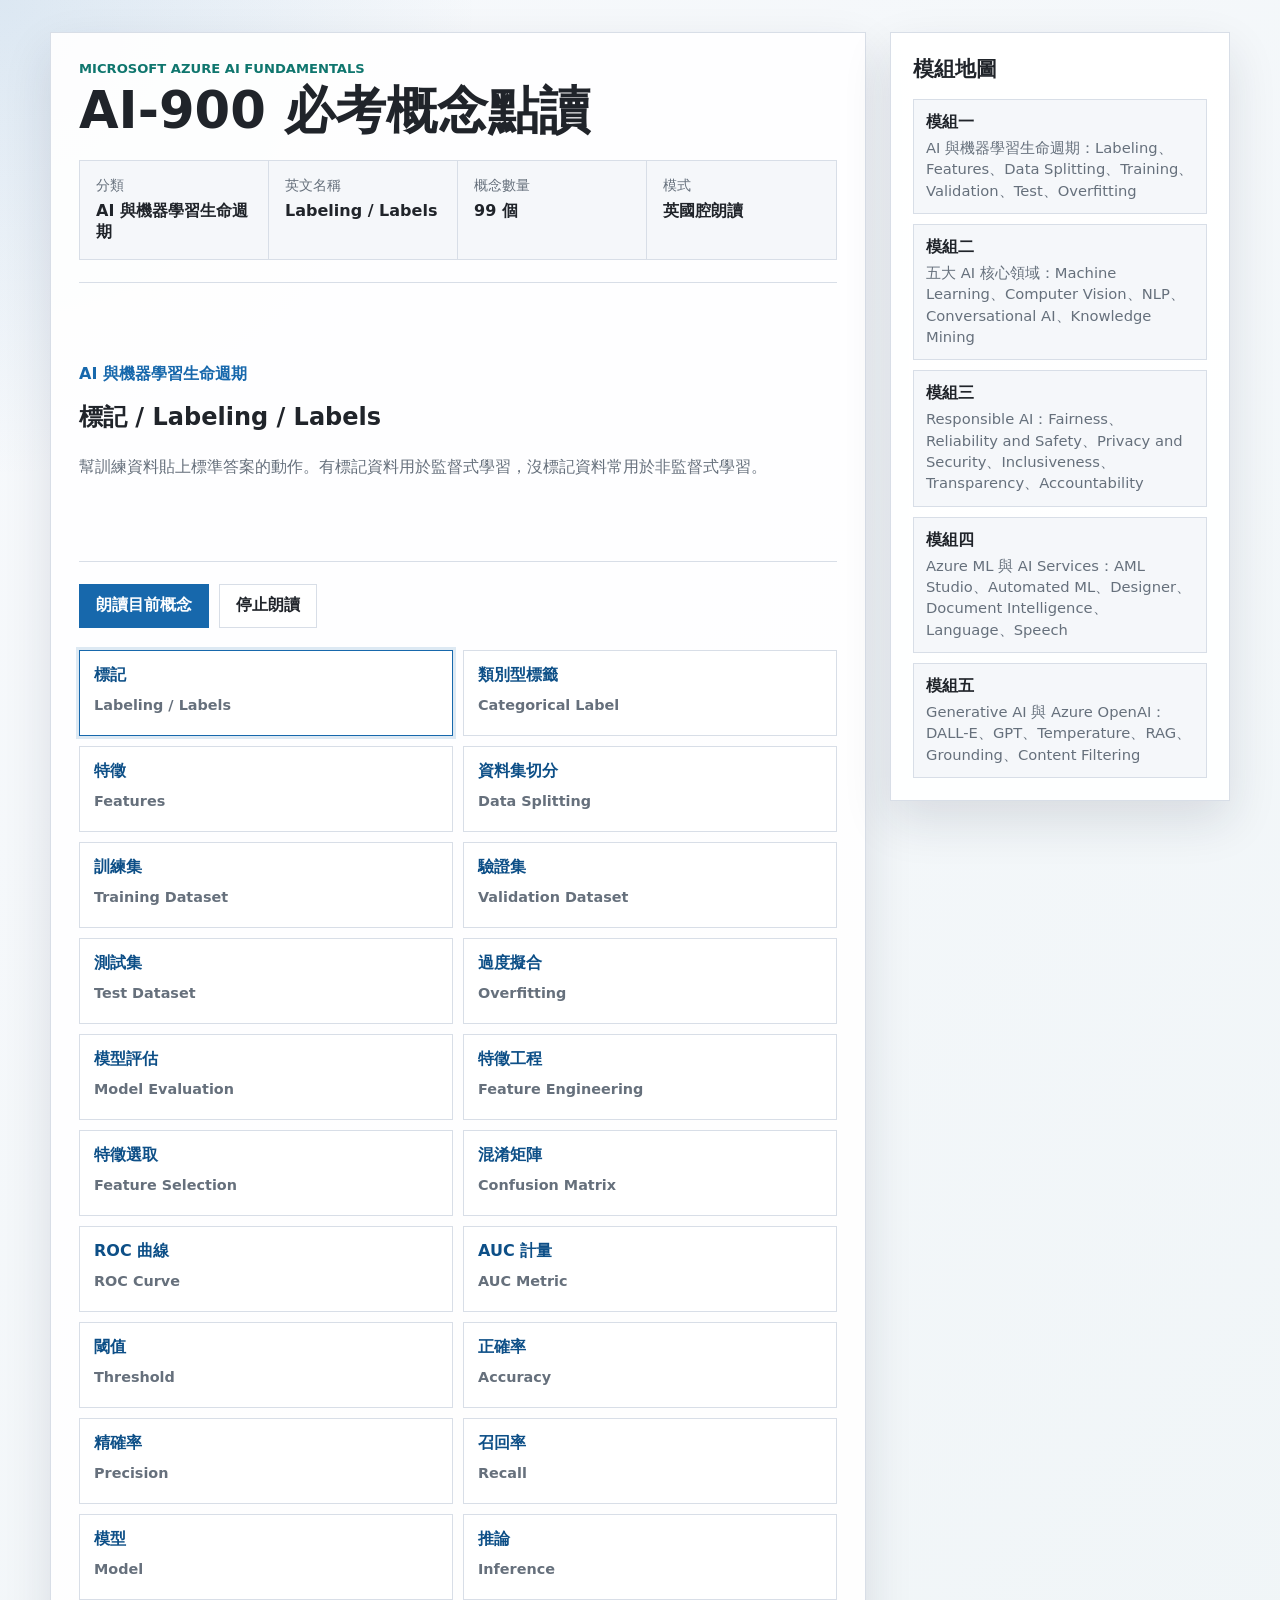
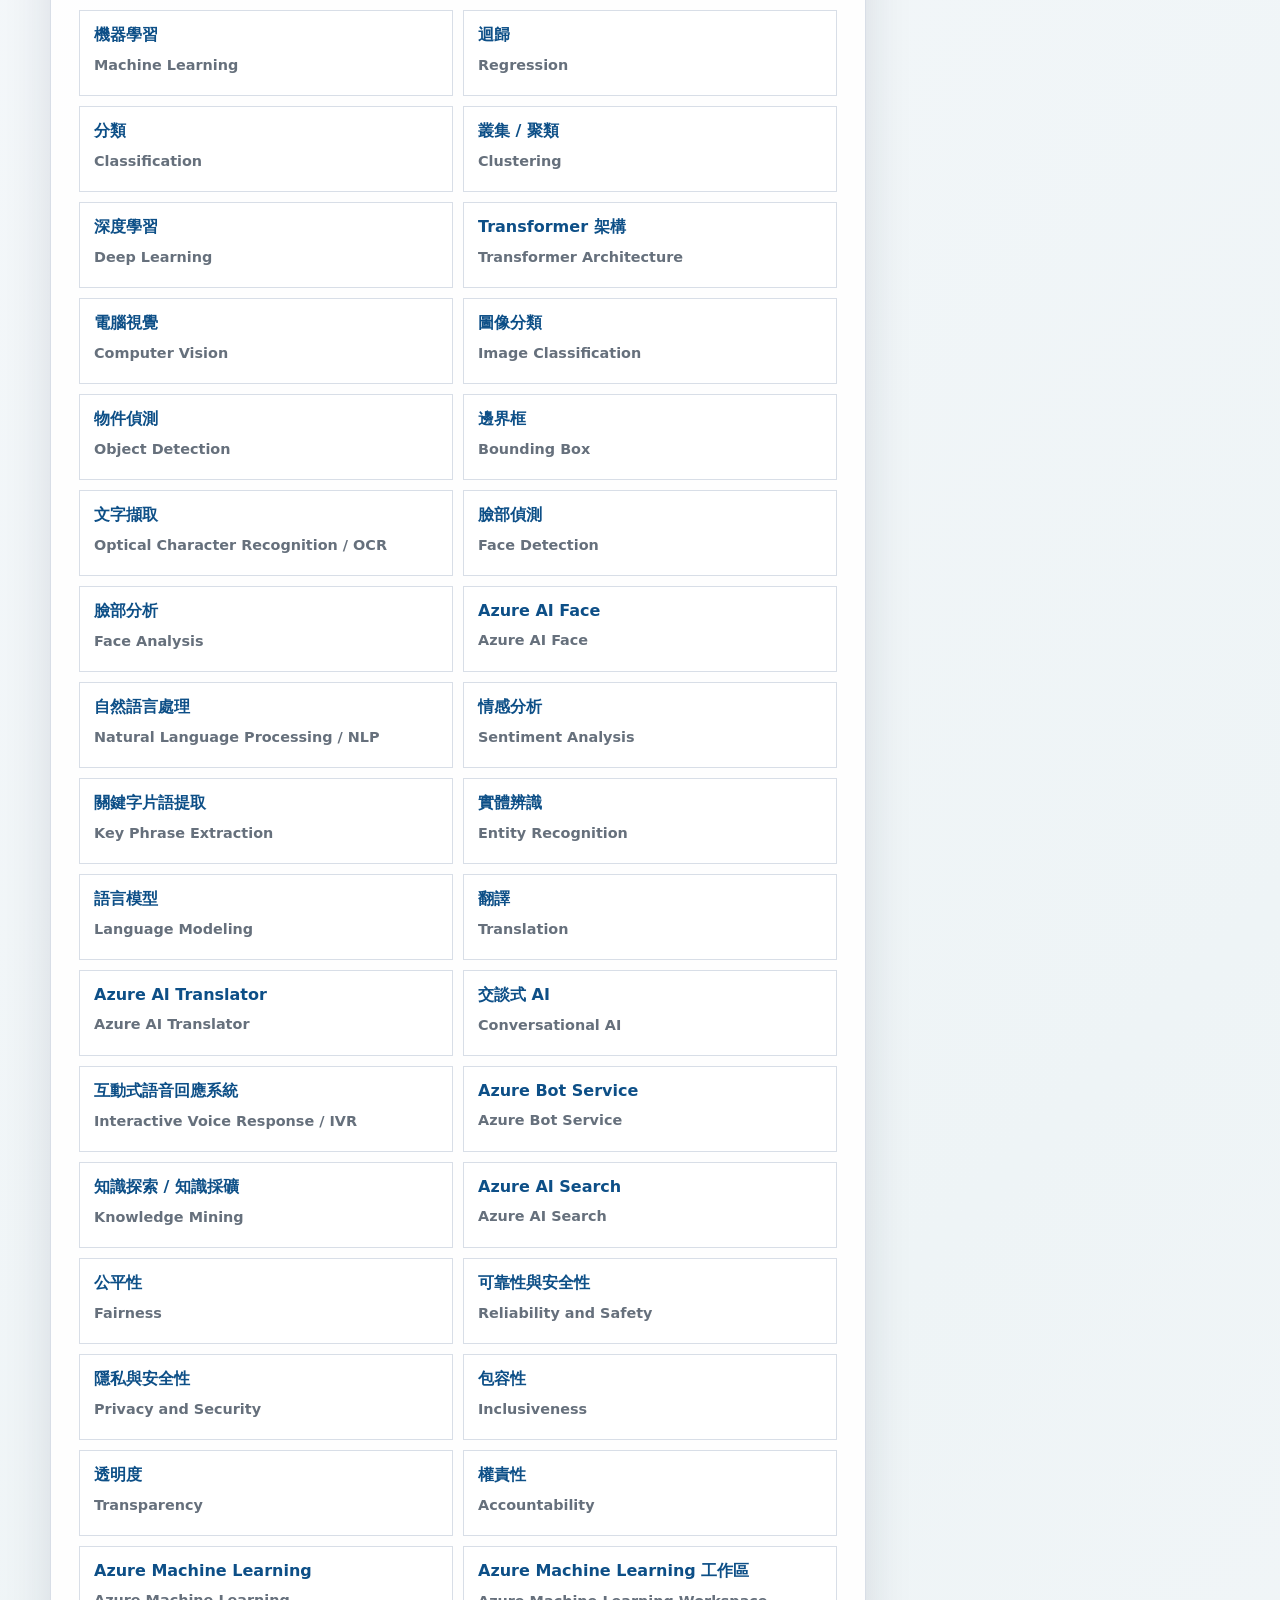
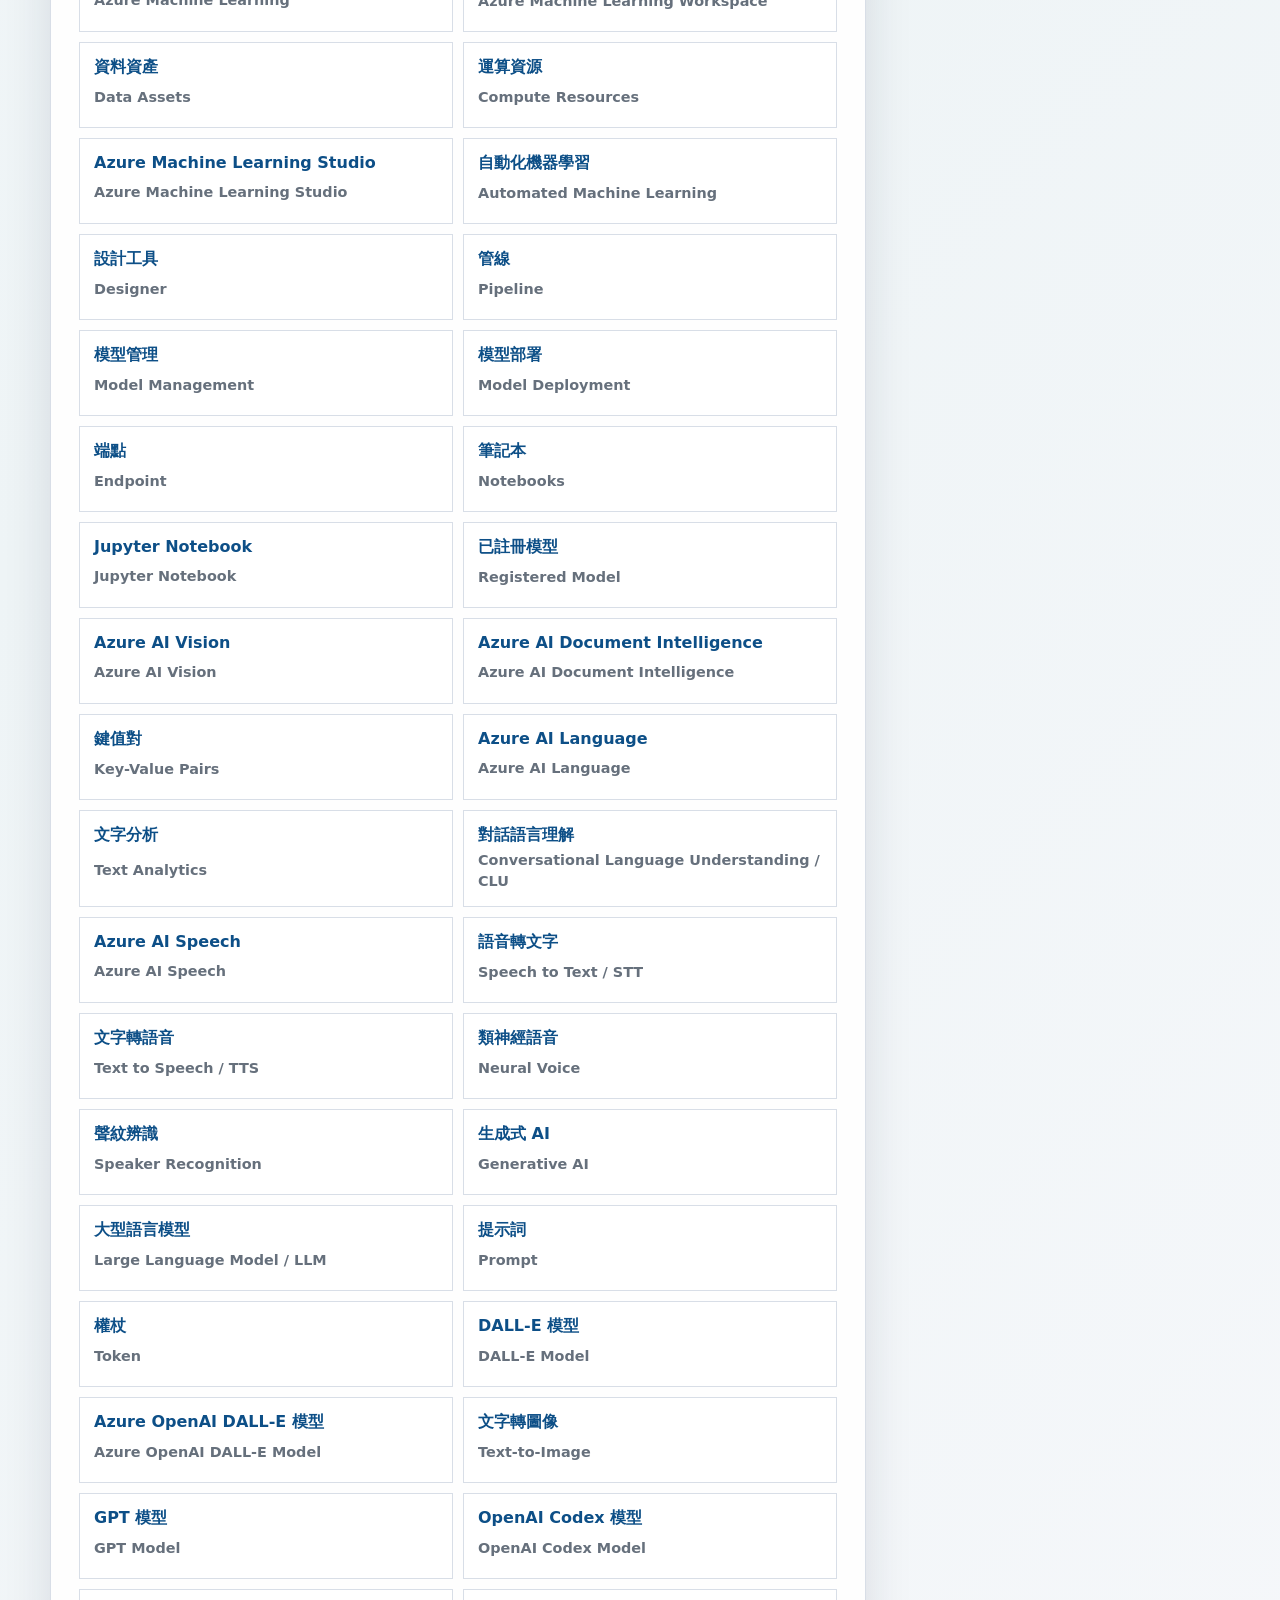
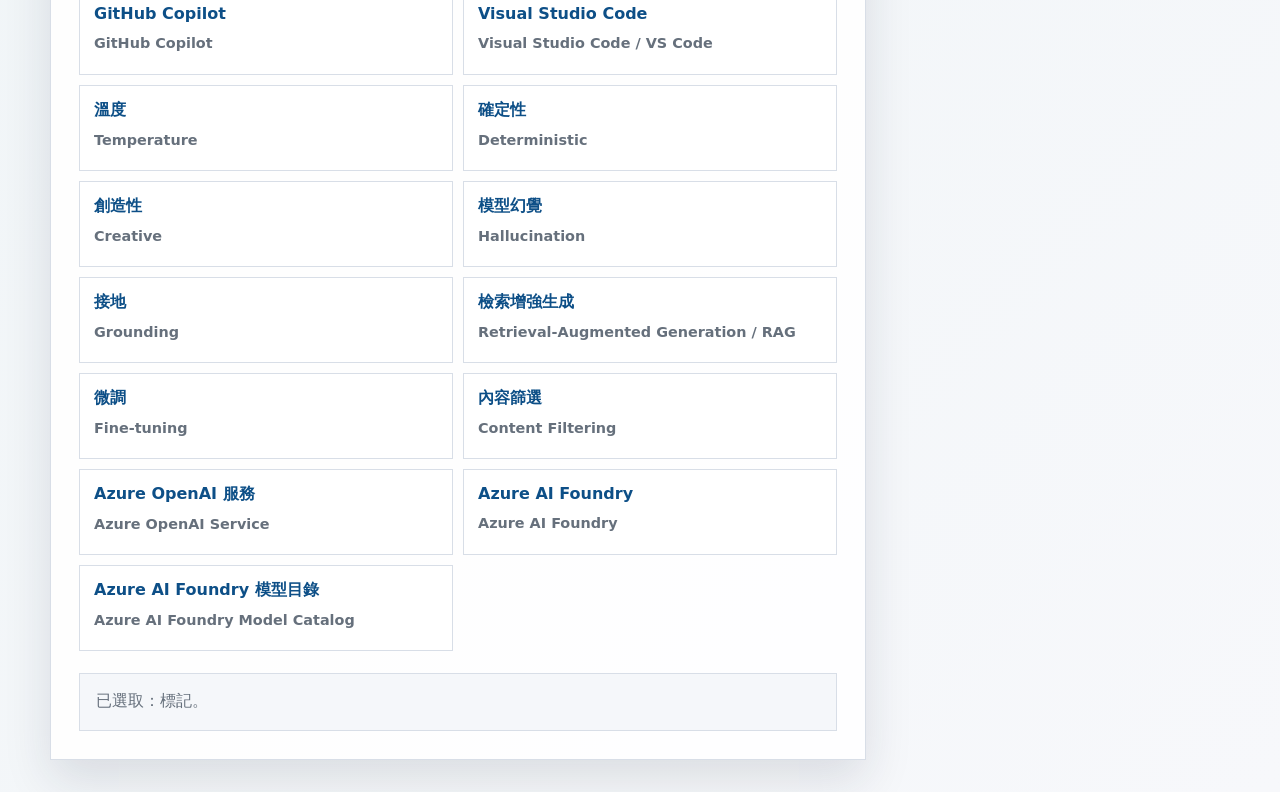
==== commit 28ac9793: "Add files via upload" ====
--- a/index.html
+++ b/index.html
@@ -1,19252 +1,65 @@
 <!doctype html>
 <html lang="zh-Hant">
-<head>
-<meta charset="utf-8">
-<meta name="viewport" content="width=device-width, initial-scale=1">
-<title>AI-900 合併互動模擬考 v2</title>
-<style>
-:root { --blue:#2563eb; --blue-dark:#1e40af; --teal:#0f766e; --amber:#b45309; --ink:#172033; --muted:#667085; --line:#d7deea; --soft:#f6f8fb; --ok:#17803d; --bad:#b42318; --warn:#b7791f; }
-* { box-sizing: border-box; }
-body { margin: 0; font-family: "Microsoft JhengHei", "Segoe UI", Arial, sans-serif; color: var(--ink); background: #eef3f8; line-height: 1.6; }
-button, input, select, textarea { font: inherit; }
-button { border: 1px solid var(--line); background: #fff; color: var(--ink); border-radius: 6px; padding: 9px 13px; cursor: pointer; }
-button:hover:not(:disabled) { border-color: var(--blue); color: var(--blue-dark); }
-button:disabled { opacity: .55; cursor: not-allowed; }
-.primary { background: var(--blue); color: #fff; border-color: var(--blue); }
-.primary:hover:not(:disabled) { background: var(--blue-dark); color: #fff; }
-.app-header { background: #10243b; color: #fff; padding: 18px 24px; position: sticky; top: 0; z-index: 20; box-shadow: 0 2px 10px rgba(0,0,0,.18); border-top: 4px solid #2aa3c7; }
-.header-inner { max-width: 1180px; margin: 0 auto; display: flex; justify-content: space-between; gap: 18px; align-items: center; }
-h1 { margin: 0; font-size: 1.35rem; letter-spacing: 0; }
-.header-brand { display: grid; gap: 2px; }
-.header-kicker { color: #b7c8dc; font-size: .85rem; font-weight: 700; letter-spacing: .08em; text-transform: uppercase; }
-.header-stats { display: flex; gap: 10px; flex-wrap: wrap; color: #dbeafe; font-size: .95rem; }
-.header-stats span { border: 1px solid rgba(219,234,254,.22); border-radius: 999px; padding: 5px 10px; background: rgba(255,255,255,.06); }
-.container { max-width: 1180px; margin: 0 auto; padding: 24px; }
-.setup-panel, .exam-panel, .results-panel { background: #fff; border: 1px solid var(--line); border-radius: 8px; padding: 22px; box-shadow: 0 4px 18px rgba(20, 36, 64, .08); }
-.setup-panel { padding: 0; overflow: hidden; }
-.setup-layout { display: grid; grid-template-columns: minmax(0, 1fr) 410px; min-height: 360px; }
-.setup-intro { padding: 34px 34px 30px; border-right: 1px solid var(--line); background: #fbfdff; }
-.setup-kicker { color: var(--teal); font-size: .85rem; font-weight: 800; letter-spacing: .08em; text-transform: uppercase; margin-bottom: 8px; }
-.setup-intro h2 { margin: 0 0 10px; font-size: 2rem; line-height: 1.2; color: #10243b; }
-.setup-intro p { max-width: 620px; color: #475467; margin: 0 0 24px; }
-.setup-metrics { display: grid; grid-template-columns: repeat(3, minmax(120px, 1fr)); gap: 12px; margin: 24px 0 26px; }
-.metric { border: 1px solid #d8e2ef; border-radius: 8px; padding: 14px 16px; background: #fff; }
-.metric strong { display: block; color: #10243b; font-size: 1.55rem; line-height: 1.2; }
-.metric span { color: var(--muted); font-size: .92rem; }
-.setup-outline { display: grid; gap: 10px; margin-top: 20px; }
-.outline-row { display: grid; grid-template-columns: 10px minmax(0, 1fr); gap: 10px; align-items: start; color: #475467; }
-.outline-row::before { content: ""; width: 10px; height: 10px; border-radius: 50%; margin-top: 8px; background: #2aa3c7; }
-.outline-row:nth-child(2)::before { background: var(--blue); }
-.outline-row:nth-child(3)::before { background: var(--amber); }
-.setup-controls { padding: 34px; display: flex; flex-direction: column; gap: 20px; }
-.setup-controls h3 { margin: 0; font-size: 1.25rem; color: #10243b; }
-.setup-grid { display: grid; grid-template-columns: 1fr; gap: 16px; margin: 0; }
-.field label { display: block; font-weight: 700; margin-bottom: 6px; }
-.field select, .field input[type="number"] { width: 100%; border: 1px solid var(--line); border-radius: 6px; padding: 11px 12px; background: #fff; min-height: 46px; }
-.toggle-line { display: flex; gap: 10px; align-items: center; margin-top: 2px; border: 1px solid var(--line); border-radius: 8px; padding: 12px 14px; background: #fbfdff; }
-.toggle-line input { width: 18px; height: 18px; accent-color: var(--blue); }
-.start-actions { margin-top: auto; display: grid; gap: 10px; }
-#start-exam { min-height: 48px; font-weight: 800; }
-.unlock-button { min-height: 48px; border-color: #b8c8ff; background: #eef2ff; color: #4338ca; font-weight: 900; box-shadow: inset 0 -2px 0 rgba(67, 56, 202, .08); }
-.unlock-button.unlocked { border-color: #86efac; background: #ecfdf3; color: #047857; }
-.unlock-status { color: #475467; font-size: .88rem; margin: 0; }
-.unlock-modal[hidden] { display: none; }
-.unlock-modal { position: fixed; inset: 0; z-index: 80; display: grid; place-items: center; padding: 20px; background: rgba(16, 24, 40, .46); backdrop-filter: blur(3px); }
-.unlock-dialog { position: relative; width: min(420px, 100%); border: 1px solid #dbe5ff; border-radius: 18px; background: #fff; padding: 30px 30px 24px; box-shadow: 0 24px 80px rgba(16, 24, 40, .28); text-align: center; overflow: hidden; }
-.unlock-dialog::before { content: ""; position: absolute; inset: 0 0 auto; height: 4px; background: linear-gradient(90deg, #facc15, #7c3aed, #2aa3c7); }
-.unlock-icon { width: 64px; height: 64px; margin: 0 auto 14px; border-radius: 50%; display: grid; place-items: center; border: 1px solid #dfe4ff; background: #eef2ff; color: #4f46e5; font-size: 1.7rem; }
-.unlock-pikachu { position: absolute; right: 24px; top: 46px; width: 84px; height: 66px; object-fit: contain; image-rendering: pixelated; pointer-events: none; }
-.unlock-dialog h2 { margin: 0 0 6px; font-size: 1.7rem; color: #172033; }
-.unlock-dialog p { margin: 0; color: #667085; }
-.unlock-code-input { width: 100%; margin: 24px 0 14px; border: 1px solid #c7d2fe; border-radius: 10px; padding: 13px 14px; background: #fff; color: #101828; font-size: 1.05rem; text-align: center; letter-spacing: 0; }
-.unlock-code-input:focus { outline: 3px solid rgba(79, 70, 229, .18); border-color: #4f46e5; }
-.unlock-error { min-height: 22px; color: var(--bad) !important; font-weight: 800; margin-bottom: 12px !important; }
-.unlock-actions { display: grid; grid-template-columns: 1fr 1fr; gap: 12px; }
-.unlock-actions button { min-height: 48px; border-radius: 10px; font-weight: 900; }
-.unlock-submit { background: #4f46e5; border-color: #4f46e5; color: #fff; box-shadow: 0 8px 18px rgba(79, 70, 229, .25); }
-.unlock-submit:hover:not(:disabled) { background: #4338ca; color: #fff; }
-.unlock-cancel { background: #f2f4f7; border-color: #f2f4f7; color: #475467; }
-.setup-note { color: var(--muted); font-size: .9rem; margin: 0; }
-.exam-layout { display: grid; grid-template-columns: 1fr 270px; gap: 18px; align-items: start; }
-.exam-toolbar { display: flex; justify-content: space-between; align-items: center; gap: 12px; margin-bottom: 14px; }
-.toolbar-left, .toolbar-right { display: flex; gap: 10px; align-items: center; flex-wrap: wrap; }
-.status-pill { background: var(--soft); border: 1px solid var(--line); border-radius: 999px; padding: 7px 11px; font-weight: 700; }
-.progress-track { height: 8px; background: #e7edf5; border-radius: 999px; overflow: hidden; margin-bottom: 14px; }
-.progress-fill { height: 100%; width: 0; background: var(--blue); transition: width .2s ease; }
-.question-card { display: none; background: #fff; border: 1px solid var(--line); border-left: 5px solid var(--blue); border-radius: 8px; padding: 22px; box-shadow: 0 4px 14px rgba(20, 36, 64, .08); margin-bottom: 16px; }
-.question-card.current { display: block; }
-body.show-all-review.review-mode .question-card:not(.not-in-exam) { display: block; }
-.question-card.not-in-exam { display: none !important; }
-.question-meta { color: var(--muted); font-size: .92rem; border-bottom: 1px solid var(--line); padding-bottom: 10px; margin-bottom: 12px; }
-.question-title { font-size: 1.18rem; font-weight: 800; margin-bottom: 14px; color: #0f2742; }
-.exam-number { display: inline-block; color: var(--blue-dark); margin-right: 8px; }
-.question-body ul { padding-left: 0; list-style: none; }
-.question-body li { margin: 10px 0; }
-.question-body label { margin-left: 8px; cursor: pointer; }
-.question-body input[type="radio"], .question-body input[type="checkbox"] { transform: scale(1.15); }
-.question-body ul:has(> li > input[type="radio"]), .question-body ul:has(> li > input[type="checkbox"]) { display: flex; flex-direction: column; gap: 10px; align-items: flex-start; border-top: 1px solid #a9d8eb; padding-top: 16px; margin-top: 18px; }
-.question-body ul:has(> li > input[type="radio"]) li, .question-body ul:has(> li > input[type="checkbox"]) li { margin: 0; max-width: 100%; width: 100%; }
-.question-body li > input[type="radio"], .question-body li > input[type="checkbox"] { position: absolute; opacity: 0; width: 1px; height: 1px; transform: none; }
-.question-body li > input[type="radio"] + label, .question-body li > input[type="checkbox"] + label { display: inline-flex; align-items: center; justify-content: flex-start; max-width: 100%; min-height: 40px; margin-left: 0; border: 1px solid #2aa3c7; background: #2aa3c7; color: #fff; border-radius: 5px; padding: 8px 12px; line-height: 1.4; overflow-wrap: anywhere; }
-.question-body li > input[type="radio"] + label .eng-word, .question-body li > input[type="radio"] + label .eng-abbr, .question-body li > input[type="checkbox"] + label .eng-word, .question-body li > input[type="checkbox"] + label .eng-abbr { color: inherit; }
-.question-body li > input[type="radio"]:focus-visible + label, .question-body li > input[type="checkbox"]:focus-visible + label { outline: 3px solid rgba(42, 163, 199, .25); outline-offset: 2px; }
-.question-body li > input[type="radio"]:checked + label, .question-body li > input[type="checkbox"]:checked + label { background: #0f6c8f; border-color: #0f6c8f; box-shadow: 0 0 0 2px rgba(15, 108, 143, .18); }
-.question-body input[type="text"], .question-body textarea, .question-body select { border: 1px solid var(--line); border-radius: 6px; padding: 8px 10px; max-width: 100%; }
-.answer-toggle { display: none !important; }
-body.review-mode .answer-content { display: block; }
-.answer-content { display: none; margin-top: 14px; background: #f8fafc; border: 1px solid var(--line); border-radius: 8px; padding: 16px; }
-.answer-content.show { display: block; }
-.answer { border-left: 4px solid var(--ok); padding-left: 12px; font-weight: 700; color: #14532d; }
-.rationale, .exam-tip, .url { margin-top: 12px; }.eng-word, .eng-abbr { color: #475467; font-weight: 700; }
-.yn-options { display: flex; gap: 8px; margin-top: 8px; padding-top: 6px; }
-.yn-options button { min-width: 58px; color: #fff; background: #2aa3c7; border-color: #2aa3c7; border-radius: 5px; pointer-events: auto !important; opacity: 1 !important; }
-.yn-options button:disabled { opacity: .55; }
-.yn-options button:hover:not(:disabled), .yn-options button.selected { background: #0f6c8f; border-color: #0f6c8f; color: #fff; }
-.review-mode .correct-card { border-left-color: var(--ok); }
-.review-mode .wrong-card { border-left-color: var(--bad); }
-.side-panel { position: sticky; top: 92px; background: #fff; border: 1px solid var(--line); border-radius: 8px; padding: 16px; box-shadow: 0 4px 14px rgba(20, 36, 64, .08); }
-.nav-grid { display: grid; grid-template-columns: repeat(5, 1fr); gap: 7px; margin-top: 10px; }
-.nav-grid button { padding: 7px 0; min-width: 0; }
-.nav-grid button.active { background: #0f2742; border-color: #0f2742; color: #fff; }
-.nav-grid button.answered { border-color: var(--ok); box-shadow: inset 0 -3px 0 var(--ok); }
-.nav-grid button.flagged { background: #fff7ed; border-color: var(--warn); }
-.legend { margin-top: 14px; color: var(--muted); font-size: .9rem; }
-.results-panel { margin: 0 0 16px; }
-.results-panel h2 { margin: 0 0 6px; }
-.actions-row { display: flex; gap: 10px; flex-wrap: wrap; margin-top: 16px; }
-@media (max-width: 900px) { .setup-layout, .setup-metrics, .exam-layout { grid-template-columns: 1fr; } .setup-intro { border-right: 0; border-bottom: 1px solid var(--line); } .side-panel { position: static; } .header-inner, .exam-toolbar { align-items: flex-start; flex-direction: column; } }
-
-.blank-select { min-width: 190px; border: 1px solid var(--line); border-radius: 6px; padding: 9px 10px; background: #fff; margin: 0 6px; cursor: pointer; }
-.keyword-highlight, mark { background: transparent !important; }
-.timer-floating { position: fixed; top: 84px; right: 18px; z-index: 30; background: #fff; border: 1px solid var(--line); border-radius: 999px; padding: 8px 13px; box-shadow: 0 6px 18px rgba(20,36,64,.16); font-weight: 800; color: #0f2742; }
-.score-report { text-align: left; padding: 0; border: 1px solid #dbe5f1; border-radius: 10px; overflow: hidden; background: #fff; }
-.score-report-header { display: flex; justify-content: space-between; gap: 18px; align-items: flex-start; padding: 26px 30px; background: #f8fbff; border-bottom: 1px solid #dbe5f1; }
-.score-report h2 { font-weight: 800; font-size: 1.65rem; margin: 0 0 6px; color: #10243b; }
-.score-report .cert-name { color: #0078d4; font-size: 1.05rem; font-weight: 700; margin: 0; }
-.score-summary { display: grid; grid-template-columns: minmax(190px, 250px) minmax(0, 1fr); gap: 24px; padding: 28px 30px; align-items: center; }
-.score-main { text-align: center; border-right: 1px solid #dbe5f1; padding-right: 24px; }
-.score-label { color: #8a97b3; font-weight: 800; letter-spacing: .08em; text-transform: uppercase; font-size: .86rem; }
-.score-number { font-size: 4.6rem; line-height: .95; font-weight: 900; color: #059669; margin: 8px 0 8px; }
-.score-number.fail { color: #b42318; }
-.passing-score { color: #475467; font-weight: 700; }
-.pass-box { display: inline-flex; align-items: center; justify-content: center; min-width: 128px; min-height: 44px; padding: 8px 18px; border-radius: 999px; border: 1px solid #10b981; background: #ecfdf3; color: #047857; font-size: 1.1rem; font-weight: 900; }
-.pass-box.fail { border-color: #fecaca; background: #fef2f2; color: #b42318; }
-.score-detail { display: grid; gap: 16px; }
-.score-status-row { display: flex; align-items: center; gap: 12px; flex-wrap: wrap; }
-.score-note-card { border: 1px solid #dbe5f1; border-radius: 8px; padding: 14px 16px; background: #fbfdff; color: #475467; font-weight: 700; }
-.score-stats { display: grid; grid-template-columns: repeat(3, minmax(110px, 1fr)); gap: 10px; }
-.score-stat { border: 1px solid #dbe5f1; border-radius: 8px; padding: 12px 14px; background: #fff; }
-.score-stat strong { display: block; color: #10243b; font-size: 1.25rem; line-height: 1.2; }
-.score-stat span { color: var(--muted); font-size: .88rem; }
-.score-actions { display: flex; gap: 10px; flex-wrap: wrap; margin: 0; }
-.score-actions button { min-height: 42px; }
-.wrong-review-heading { font-size: 1.25rem; margin: 22px 0 12px; color: #1f2a44; display: flex; align-items: center; gap: 10px; }
-.wrong-review-heading::before { content: ""; width: 5px; height: 22px; border-radius: 999px; background: var(--bad); }
-.wrong-review-card { text-align: left; border-left: 5px solid var(--bad); background: #fff; border-radius: 8px; padding: 18px; margin: 14px 0; box-shadow: 0 4px 14px rgba(20, 36, 64, .08); }
-body.review-mode .wrong-review-card .answer-content, body.review-mode .wrong-review-card .answer-content.show { display: block !important; }
-.matching-container { display: grid; grid-template-columns: minmax(190px, 280px) minmax(0, 1fr); gap: 18px; align-items: start; max-width: 100%; }
-.matching-container > *, .matching-column, .matching-answer-area > * { min-width: 0; }
-.matching-list { padding-left: 0; list-style: none; display: flex; flex-direction: column; align-items: flex-start; gap: 10px; margin: 8px 0 18px; }
-.matching-item { margin: 0 !important; }
-.match-token { display: inline-flex; align-items: center; justify-content: flex-start; text-align: left; border: 1px solid #2aa3c7; background: #2aa3c7; color: #fff; border-radius: 6px; padding: 9px 12px; min-height: 42px; max-width: 100%; cursor: grab; overflow-wrap: anywhere; }
-.match-token .eng-word, .match-token .eng-abbr { color: inherit; }
-.match-token.selected { border-color: #0f6c8f; background: #0f6c8f; color: #fff; box-shadow: 0 0 0 2px rgba(15,108,143,.18); }
-.matching-answer-area { display: grid; grid-template-columns: minmax(190px, 260px) minmax(0, 1fr); gap: 12px; align-items: center; margin: 10px 0; max-width: 100%; }
-.matching-answer-area label { margin-left: 0; overflow-wrap: anywhere; }
-.matching-answer-area input[type="text"] { position: absolute; opacity: 0; width: 1px; height: 1px; pointer-events: none; }
-.match-drop-zone { min-height: 42px; width: 100%; border: 2px dashed #98acc8; border-radius: 6px; background: #f8fbff; color: #667085; display: flex; align-items: center; justify-content: center; text-align: center; padding: 8px 12px; cursor: pointer; }
-.match-drop-zone.filled { border-style: solid; border-color: var(--blue); background: #eef5ff; color: var(--ink); font-weight: 700; }
-.match-drop-zone.drag-over { border-color: var(--blue-dark); background: #dbeafe; }
-.ordering-ui { border-top: 1px solid #a9d8eb; margin-top: 18px; padding-top: 16px; }
-.ordering-title { font-weight: 700; margin: 12px 0 8px; }
-.ordering-bank { display: flex; flex-wrap: wrap; gap: 10px; margin: 8px 0 18px; }
-.order-token { display: inline-flex; align-items: center; justify-content: flex-start; text-align: left; border: 1px solid #2aa3c7; background: #2aa3c7; color: #fff; border-radius: 6px; padding: 9px 12px; min-height: 42px; max-width: 100%; cursor: grab; overflow-wrap: anywhere; }
-.order-token .eng-word, .order-token .eng-abbr { color: inherit; }
-.order-token.selected { border-color: #0f6c8f; background: #0f6c8f; box-shadow: 0 0 0 2px rgba(15,108,143,.18); }
-.ordering-slots { display: grid; gap: 10px; margin: 8px 0; }
-.order-slot-row { display: grid; grid-template-columns: 70px minmax(0, 1fr); gap: 10px; align-items: center; }
-.order-slot-label { font-weight: 700; color: var(--muted); }
-.order-slot { min-height: 42px; width: 100%; border: 2px dashed #98acc8; border-radius: 6px; background: #f8fbff; color: #667085; display: flex; align-items: center; justify-content: center; text-align: center; padding: 8px 12px; cursor: pointer; overflow-wrap: anywhere; }
-.order-slot.filled { border-style: solid; border-color: var(--blue); background: #eef5ff; color: var(--ink); font-weight: 700; }
-.order-slot.drag-over { border-color: var(--blue-dark); background: #dbeafe; }
-@media (max-width: 760px) { .blank-select { width: 100%; margin: 8px 0; } .matching-container, .matching-answer-area { grid-template-columns: 1fr; } .timer-floating { top: auto; bottom: 12px; right: 12px; } }
-@media (max-width: 760px) { .score-report-header, .score-summary { grid-template-columns: 1fr; display: grid; padding: 22px; } .score-main { border-right: 0; border-bottom: 1px solid #dbe5f1; padding: 0 0 20px; } .score-stats { grid-template-columns: 1fr; } }
-
-:root {
-  --poke-blue: #2f5fca;
-  --poke-blue-dark: #173a82;
-  --poke-yellow: #ffcb05;
-  --poke-yellow-soft: #fff4b8;
-  --poke-red: #e3350d;
-  --poke-purple: #6950a1;
-  --poke-purple-dark: #33215f;
-}
-body {
-  background:
-    linear-gradient(180deg, #f6fbff 0%, #edf6ff 52%, #fff9dc 100%);
-}
-.app-header {
-  background: linear-gradient(135deg, #1d4ea9 0%, #15356e 58%, #302465 100%);
-  border-top: 6px solid var(--poke-yellow);
-  box-shadow: 0 4px 18px rgba(23, 58, 130, .26);
-}
-.app-header::after {
-  content: "";
-  position: absolute;
-  left: 0;
-  right: 0;
-  bottom: 0;
-  height: 3px;
-  background: linear-gradient(90deg, var(--poke-red), var(--poke-yellow), var(--poke-blue), var(--poke-purple));
-}
-.header-kicker { color: #fff0a8; }
-.header-stats span {
-  border-color: rgba(255, 203, 5, .42);
-  background: rgba(255, 255, 255, .1);
-  color: #fff8cf;
-}
-.setup-panel, .exam-panel, .results-panel {
-  border-color: #b8ccf7;
-  box-shadow: 0 18px 36px rgba(35, 68, 133, .13);
-}
-.setup-intro {
-  position: relative;
-  overflow: hidden;
-  background:
-    linear-gradient(135deg, rgba(255,255,255,.96) 0%, rgba(255,246,190,.95) 50%, rgba(232,242,255,.98) 100%),
-    repeating-linear-gradient(135deg, rgba(47,95,202,.08) 0 1px, transparent 1px 18px);
-  border-right-color: #b8ccf7;
-}
-.setup-kicker {
-  color: var(--poke-red);
-  letter-spacing: .12em;
-}
-.setup-intro h2 {
-  color: var(--poke-blue-dark);
-}
-.setup-metrics {
-  margin-bottom: 18px;
-}
-.metric {
-  border: 2px solid #f0cc33;
-  background: #fffef6;
-  box-shadow: inset 0 4px 0 rgba(255, 203, 5, .35);
-}
-.metric strong {
-  color: var(--poke-blue-dark);
-}
-.setup-outline {
-  border: 1px solid rgba(47, 95, 202, .22);
-  border-radius: 8px;
-  padding: 14px;
-  background: rgba(255, 255, 255, .72);
-}
-.outline-row::before {
-  background: linear-gradient(180deg, var(--poke-red) 0 45%, #fff 45% 55%, var(--poke-blue-dark) 55% 100%);
-  box-shadow: 0 0 0 1px rgba(16, 36, 59, .35);
-}
-.setup-controls {
-  background: linear-gradient(180deg, #ffffff 0%, #f7fbff 100%);
-}
-.setup-controls h3 {
-  color: var(--poke-blue-dark);
-}
-.field select, .field input[type="number"], .blank-select, .question-body input[type="text"], .question-body textarea, .question-body select {
-  border-color: #b8ccf7;
-}
-.field select:focus, .field input[type="number"]:focus, .blank-select:focus, .question-body input[type="text"]:focus, .question-body textarea:focus, .question-body select:focus {
-  outline: 3px solid rgba(255, 203, 5, .34);
-  border-color: var(--poke-blue);
-}
-.toggle-line {
-  border-color: #b8ccf7;
-  background: #fffdf0;
-}
-.toggle-line input {
-  accent-color: var(--poke-red);
-}
-.primary {
-  background: var(--poke-yellow);
-  border-color: var(--poke-blue-dark);
-  color: #172033;
-  box-shadow: 0 3px 0 var(--poke-blue-dark);
-}
-.primary:hover:not(:disabled) {
-  background: #ffd84f;
-  color: #172033;
-  transform: translateY(-1px);
-}
-#prev-question, #mark-review,
-.actions-row button, .score-actions button {
-  background: #fff7ce;
-  border: 2px solid var(--poke-blue-dark);
-  color: var(--poke-blue-dark);
-  box-shadow: 0 3px 0 var(--poke-blue-dark);
-  font-weight: 800;
-}
-#prev-question:hover:not(:disabled), #mark-review:hover:not(:disabled),
-.actions-row button:hover:not(:disabled), .score-actions button:hover:not(:disabled) {
-  background: var(--poke-yellow);
-  border-color: var(--poke-blue-dark);
-  color: #172033;
-  transform: translateY(-1px);
-}
-#prev-question:disabled, #mark-review:disabled,
-.actions-row button:disabled, .score-actions button:disabled {
-  background: #f7fbff;
-  border-color: #b8ccf7;
-  color: #8a97b3;
-  box-shadow: none;
-  transform: none;
-}
-#mark-review.selected {
-  background: var(--poke-red);
-  border-color: var(--poke-blue-dark);
-  color: #fff;
-  box-shadow: 0 3px 0 var(--poke-blue-dark), 0 0 0 3px rgba(255, 203, 5, .45);
-}
-.nav-grid button.flagged {
-  background: #fff7ce;
-  border-color: var(--poke-red);
-  color: var(--poke-blue-dark);
-  box-shadow: inset 0 -3px 0 var(--poke-red);
-}
-.nav-grid button.active.flagged {
-  background: var(--poke-red);
-  border-color: var(--poke-blue-dark);
-  color: #fff;
-  box-shadow: inset 0 -3px 0 var(--poke-yellow);
-}
-.status-pill, .timer-floating {
-  border-color: #b8ccf7;
-  background: #fffdf0;
-  color: var(--poke-blue-dark);
-}
-body:not(.exam-active) .timer-floating {
-  display: none;
-}
-.progress-fill {
-  background: linear-gradient(90deg, var(--poke-yellow), var(--poke-red), var(--poke-purple));
-}
-.question-card {
-  border-color: #c6d5f6;
-  border-left-color: var(--poke-yellow);
-  box-shadow: 0 12px 26px rgba(35, 68, 133, .12);
-}
-.question-title {
-  color: var(--poke-blue-dark);
-}
-.exam-number {
-  color: var(--poke-red);
-}
-.question-body ul:has(> li > input[type="radio"]), .question-body ul:has(> li > input[type="checkbox"]), .ordering-ui {
-  border-top-color: #a9c3f4;
-}
-.question-body li > input[type="radio"] + label, .question-body li > input[type="checkbox"] + label,
-.yn-options button, .match-token, .order-token {
-  border-color: var(--poke-blue);
-  background: var(--poke-blue);
-  color: #fff;
-}
-.question-body li > input[type="radio"]:checked + label, .question-body li > input[type="checkbox"]:checked + label,
-.yn-options button:hover:not(:disabled), .yn-options button.selected, .match-token.selected, .order-token.selected {
-  background: var(--poke-yellow);
-  border-color: var(--poke-blue-dark);
-  color: #172033;
-  box-shadow: 0 0 0 2px rgba(255, 203, 5, .35);
-}
-.match-drop-zone, .order-slot {
-  border-color: #91a9d5;
-  background: #f8fbff;
-}
-.match-drop-zone.filled, .order-slot.filled {
-  border-color: var(--poke-blue);
-  background: #fff7ce;
-}
-.side-panel {
-  border-color: #b8ccf7;
-}
-.nav-grid button.active {
-  background: var(--poke-blue-dark);
-  border-color: var(--poke-blue-dark);
-}
-.nav-grid button.answered {
-  border-color: var(--poke-yellow);
-  box-shadow: inset 0 -3px 0 var(--poke-yellow);
-}
-.score-report {
-  border-color: #b8ccf7;
-  box-shadow: 0 18px 36px rgba(35, 68, 133, .13);
-}
-.score-report-header {
-  background: linear-gradient(135deg, #fff7c8 0%, #edf5ff 62%, #f0e9ff 100%);
-  border-bottom: 4px solid var(--poke-yellow);
-}
-.score-report h2 {
-  color: var(--poke-blue-dark);
-}
-.score-report .cert-name {
-  color: var(--poke-red);
-}
-.score-note-card, .score-stat {
-  border-color: #b8ccf7;
-}
-.wrong-review-heading::before {
-  background: linear-gradient(180deg, var(--poke-purple), var(--poke-red));
-}
-.pokemon-duo {
-  display: grid;
-  grid-template-columns: repeat(2, minmax(0, 1fr));
-  gap: 14px;
-  margin-top: 20px;
-}
-.pokemon-card {
-  display: flex;
-  align-items: center;
-  gap: 14px;
-  min-height: 118px;
-  padding: 16px;
-  border: 2px solid;
-  border-radius: 8px;
-  box-shadow: 0 12px 24px rgba(35, 68, 133, .12);
-}
-.pokemon-art {
-  flex: 0 0 138px;
-  width: 138px;
-  height: 116px;
-  object-fit: contain;
-  display: block;
-}
-.gengar-art {
-  image-rendering: pixelated;
-  image-rendering: crisp-edges;
-}
-.pikachu-art {
-  flex-basis: 154px;
-  width: 154px;
-  height: 112px;
-  image-rendering: pixelated;
-  image-rendering: crisp-edges;
-}
-.pikachu-card {
-  border-color: #e6bc00;
-  background: linear-gradient(135deg, #fff9cb 0%, #ffffff 100%);
-}
-.gengar-card {
-  border-color: #7554b6;
-  background: linear-gradient(135deg, #f2ecff 0%, #ffffff 100%);
-}
-.pokemon-face {
-  position: relative;
-  flex: 0 0 76px;
-  width: 76px;
-  height: 76px;
-  border-radius: 50%;
-  border: 3px solid #172033;
-}
-.pikachu-face {
-  background: #ffdd3d;
-  box-shadow: inset -8px -10px 0 rgba(175, 119, 0, .16);
-}
-.poke-ear {
-  position: absolute;
-  top: -35px;
-  width: 19px;
-  height: 55px;
-  background: #ffdd3d;
-  border: 3px solid #172033;
-  border-bottom: 0;
-  border-radius: 18px 18px 8px 8px;
-}
-.poke-ear::after {
-  content: "";
-  position: absolute;
-  top: -3px;
-  left: -3px;
-  right: -3px;
-  height: 22px;
-  border-radius: 18px 18px 6px 6px;
-  background: #172033;
-}
-.poke-ear.left { left: 9px; transform: rotate(-25deg); }
-.poke-ear.right { right: 9px; transform: rotate(25deg); }
-.poke-eye {
-  position: absolute;
-  top: 27px;
-  width: 9px;
-  height: 12px;
-  border-radius: 50%;
-  background: #172033;
-}
-.poke-eye.left { left: 21px; }
-.poke-eye.right { right: 21px; }
-.poke-cheek {
-  position: absolute;
-  top: 42px;
-  width: 14px;
-  height: 14px;
-  border-radius: 50%;
-  background: #ef4444;
-}
-.poke-cheek.left { left: 8px; }
-.poke-cheek.right { right: 8px; }
-.poke-mouth {
-  position: absolute;
-  left: 31px;
-  top: 43px;
-  width: 14px;
-  height: 10px;
-  border-bottom: 3px solid #172033;
-  border-radius: 0 0 14px 14px;
-}
-.gengar-face {
-  background: #6950a1;
-  border-color: #2c1f4e;
-  box-shadow: inset -8px -10px 0 rgba(44, 31, 78, .28);
-}
-.gengar-ear {
-  position: absolute;
-  top: -14px;
-  width: 30px;
-  height: 30px;
-  background: #6950a1;
-  border: 3px solid #2c1f4e;
-  border-radius: 4px;
-}
-.gengar-ear.left { left: 8px; transform: rotate(45deg) skew(-8deg, -8deg); }
-.gengar-ear.right { right: 8px; transform: rotate(45deg) skew(8deg, 8deg); }
-.gengar-eye {
-  position: absolute;
-  top: 28px;
-  width: 20px;
-  height: 10px;
-  background: #ff6464;
-  border: 2px solid #2c1f4e;
-  border-radius: 80% 20% 80% 20%;
-}
-.gengar-eye.left { left: 14px; transform: rotate(16deg); }
-.gengar-eye.right { right: 14px; transform: rotate(-16deg) scaleX(-1); }
-.gengar-grin {
-  position: absolute;
-  left: 19px;
-  bottom: 15px;
-  width: 38px;
-  height: 13px;
-  border: 2px solid #2c1f4e;
-  border-radius: 0 0 24px 24px;
-  background:
-    repeating-linear-gradient(90deg, transparent 0 7px, #2c1f4e 7px 9px),
-    #fff;
-}
-.pokemon-copy {
-  display: grid;
-  gap: 4px;
-  min-width: 0;
-}
-.pokemon-copy strong {
-  color: var(--poke-blue-dark);
-  font-size: 1.05rem;
-}
-.gengar-card .pokemon-copy strong {
-  color: var(--poke-purple-dark);
-}
-.pokemon-copy span {
-  color: #475467;
-  font-size: .92rem;
-  line-height: 1.45;
-}
-@media (max-width: 760px) {
-  .pokemon-duo { grid-template-columns: 1fr; }
-  .pokemon-card { min-height: 104px; }
-  .pokemon-art { flex-basis: 112px; width: 112px; height: 94px; }
-}
-
-</style>
-</head>
-<body>
-<header class="app-header">
-  <div class="header-inner">
-    <div class="header-brand">
-      <div class="header-kicker">Microsoft Azure AI Fundamentals</div>
-      <h1>AI-900 互動式考古題</h1>
-    </div>
-    <div class="header-stats"><span>題庫 <strong id="total-count">387</strong> 題</span><span>Part 1 + Part 2</span><span>及格 700</span></div>
-  </div>
-</header>
-<main class="container">
-  <section id="start-screen" class="setup-panel">
-    <div class="setup-layout">
-      <div class="setup-intro">
-        <div class="setup-kicker">Exam Mode</div>
-        <h2>AI-900 Azure AI Fundamentals</h2>
-        <p>以 60 分鐘、45 題、700 分及格的節奏練習，交卷後只檢視錯題與解析。</p>
-        <div class="setup-metrics">
-          <div class="metric"><strong>45</strong><span>預設題數</span></div>
-          <div class="metric"><strong>60</strong><span>分鐘</span></div>
-          <div class="metric"><strong>700</strong><span>及格分數</span></div>
-        </div>
-        <div class="setup-outline">
-          <div class="outline-row">AI 工作負載與負責任 AI</div>
-          <div class="outline-row">機器學習、電腦視覺、自然語言處理</div>
-          <div class="outline-row">選擇題、是非題、配對題、拖放排序題</div>
-        </div>
-        <div class="pokemon-duo" aria-label="寶可夢風格角色展示">
-          <div class="pokemon-card pikachu-card">
-            <img class="pokemon-art pikachu-art" src="assets/pikachu-transparent.gif" alt="皮卡丘 Pikachu">
-            <div class="pokemon-copy">
-              <strong>皮卡丘 Pikachu</strong>
-              <span>快速暖身，準備放電作答。</span>
-            </div>
-          </div>
-          <div class="pokemon-card gengar-card">
-            <img class="pokemon-art gengar-art" src="assets/gengar.gif" alt="耿鬼 Gengar">
-            <div class="pokemon-copy">
-              <strong>耿鬼 Gengar</strong>
-              <span>專門盯住錯題與觀念死角。</span>
-            </div>
+  <head>
+    <meta charset="utf-8" />
+    <meta name="viewport" content="width=device-width, initial-scale=1" />
+    <meta name="robots" content="noindex, nofollow, noarchive" />
+    <title>AI-900 必考概念點讀</title>
+    <link rel="stylesheet" href="styles.css" />
+  </head>
+  <body>
+    <main class="app-shell">
+      <section class="practice-panel" aria-labelledby="app-title">
+        <div class="topbar">
+          <div>
+            <p class="eyebrow">Microsoft Azure AI Fundamentals</p>
+            <h1 id="app-title">AI-900 必考概念點讀</h1>
           </div>
         </div>
-      </div>
-      <div class="setup-controls">
-        <h3>考試設定</h3>
-        <div class="setup-grid">
-          <div class="field"><label for="question-count">題數</label><select id="question-count"><option value="40">40 題</option><option value="45" selected>45 題</option><option value="60">60 題</option><option value="80">80 題</option><option value="all">全部 387 題</option></select></div>
-          <div class="field"><label for="time-limit">時間</label><select id="time-limit"><option value="30">30 分鐘</option><option value="45">45 分鐘</option><option value="60" selected>60 分鐘</option><option value="90">90 分鐘</option><option value="180">180 分鐘</option></select></div>
-          <div class="field"><label for="category-filter">技能範圍</label><select id="category-filter"><option value="all">全部範圍</option><option value="outline-1">AI 工作負載與考量</option><option value="outline-2">機器學習</option><option value="outline-3">電腦視覺</option><option value="outline-4">自然語言處理</option></select></div>
-          <div class="toggle-line"><input type="checkbox" id="shuffle-questions" checked><label for="shuffle-questions">隨機抽題</label></div>
+
+        <div class="status-grid" aria-label="目前概念狀態">
+          <div>
+            <span>分類</span>
+            <strong id="categoryText">AI 與機器學習生命週期</strong>
+          </div>
+          <div>
+            <span>英文名稱</span>
+            <strong id="englishText">Labeling / Labels</strong>
+          </div>
+          <div>
+            <span>概念數量</span>
+            <strong id="conceptCountText">0</strong>
+          </div>
+          <div>
+            <span>模式</span>
+            <strong id="voiceStatus">英國腔朗讀</strong>
+          </div>
         </div>
-        <div class="start-actions">
-          <button id="unlock-exam" class="unlock-button" type="button"><span aria-hidden="true">🔓</span> 輸入解鎖碼（隨機題型）</button>
-          <button id="start-exam" class="primary" type="button" disabled aria-disabled="true">開始作答</button>
-          <p id="unlock-status" class="unlock-status">請輸入解鎖碼啟用考場。</p>
-          <p class="setup-note">可依技能範圍集中練習，或使用全部範圍模擬正式考試。</p>
+
+        <div class="question-area">
+          <p id="conceptCategory" class="question-number">AI 與機器學習生命週期</p>
+          <h2 id="conceptName">標記 / Labeling / Labels</h2>
+          <p id="conceptDescription" class="hint">幫訓練資料貼上標準答案的動作。有標記資料用於監督式學習，沒標記資料常用於非監督式學習。</p>
         </div>
-      </div>
-    </div>
-  </section>
 
-  <div id="unlock-modal" class="unlock-modal" hidden role="dialog" aria-modal="true" aria-labelledby="unlock-title" aria-describedby="unlock-help">
-    <div class="unlock-dialog">
-      <img class="unlock-pikachu" src="assets/pikachu-transparent.gif" alt="">
-      <div class="unlock-icon" aria-hidden="true">🔒</div>
-      <h2 id="unlock-title">考場解鎖</h2>
-      <p id="unlock-help">輸入 9 碼解鎖碼即可開始；資料只在此頁面比對。</p>
-      <input id="exam-unlock-code" class="unlock-code-input" type="text" maxlength="9" autocomplete="off" autocapitalize="none" spellcheck="false" inputmode="text" placeholder="輸入解鎖碼" aria-label="考場解鎖碼">
-      <p id="unlock-error" class="unlock-error" aria-live="polite"></p>
-      <div class="unlock-actions">
-        <button id="unlock-cancel" class="unlock-cancel" type="button">取消</button>
-        <button id="unlock-submit" class="unlock-submit" type="button">解鎖進入</button>
-      </div>
-    </div>
-  </div>
+        <div class="answer-box concept-actions">
+          <button id="speakCurrentBtn" class="primary" type="button">朗讀目前概念</button>
+          <button id="stopBtn" type="button">停止朗讀</button>
+        </div>
 
-  <section id="exam-shell" hidden>
-    <div id="results" class="results-panel" hidden>
-      <h2 id="score-line">成績：</h2>
-      <p id="score-note"></p>
-      <div class="actions-row"><button id="review-all" type="button">展開全部題目</button><button id="restart-exam" type="button">重新開始</button></div>
-    </div>
-    <div class="exam-layout">
-      <section class="exam-panel">
-        <div class="exam-toolbar">
-          <div class="toolbar-left"><span class="status-pill">題目 <span id="position">1 / 1</span></span><span class="status-pill">已作答 <span id="answered-count">0 / 0</span></span><span class="status-pill">剩餘 <span id="timer">00:00</span></span></div>
-          <div class="toolbar-right"><button id="mark-review" type="button">標記複查</button><button id="submit-exam" class="primary" type="button">交卷</button></div>
+        <div class="concept-list" id="conceptList" aria-label="AI-900 必考概念清單"></div>
+
+        <div id="feedback" class="feedback neutral" role="status" aria-live="polite">
+          點選任一概念，系統會念出英文名稱與中文說明。
         </div>
-        <div class="progress-track"><div id="progress-bar" class="progress-fill"></div></div>
-        <div id="questions-wrapper">
-<div class="question-card" data-category="outline-3" id="exam-question-1" data-exam-index="1" data-source="Part 1">
-         <div class="question-meta">
-            描述 Azure 上的電腦視覺工作負載的特點 (15-20%) <br> (3.2 識別 Azure 上的電腦視覺任務的工具和服務 - Form Recognizer/Document Intelligence)
-         </div>
-         <div class="question-title"><span class="exam-number">第 1 題</span> 第二百五十題 (選擇題)</div>
-         <div class="question-body">
-            <p>您應該使用下列哪種服務，從已掃描的檔中自動識取文字、索引鍵/值組以及資料表資料？</p>
-            <ul>
-               <li><input type="radio" name="exam-q1-group1" value="A" id="exam-q1-input1" data-correct="true"><label for="exam-q1-input1"> A. <span
-                        data-no-highlight="true">表格辨識器 (<span class="eng-word">Form Recognizer</span> / <span
-                           class="eng-word">Document Intelligence</span>)</span></label></li>
-               <li><input type="radio" name="exam-q1-group1" value="B" id="exam-q1-input2"><label for="exam-q1-input2"> B. 文字分析</label></li>
-               <li><input type="radio" name="exam-q1-group1" value="C" id="exam-q1-input3"><label for="exam-q1-input3"> C. 自訂視覺</label></li>
-               <li><input type="radio" name="exam-q1-group1" value="D" id="exam-q1-input4"><label for="exam-q1-input4"> D. <span
-                        class="chinese-noun">Language Understanding (<span class="eng-abbr">LUIS</span>)</span></label>
-               </li>
-            </ul>
-         </div>
-         <div class="answer-content" id="answer-1">
-            <div class="answer">
-               <strong>答案：</strong> A. <span data-no-class="true">表格辨識器 (<span class="eng-word">Form
-                     Recognizer</span> / <span class="eng-word">Document Intelligence</span>)</span>
-            </div>
-            <div class="rationale">
-               <strong>解析：</strong><br>
-               從已掃描的檔中自動識別和提取<span data-no-class="true">文字</span>、<span
-                  data-no-class="true">索引鍵/值組</span>（例如表單欄位及其對應的值）以及<span data-no-class="true">表格資料</span>，是
-               <span class="eng-word">Azure AI</span> <span data-no-class="true">文件智慧</span>（先前稱為<span
-                  class="chinese-noun">表格辨識器</span>）服務的核心功能。此服務專門用於處理各種文件類型，並將其內容轉換為結構化資料。
-               <ul>
-                  <li>B. 文字分析（現為 <span class="eng-word">Azure AI Language</span>
-                     的一部分）專注於理解文本的語義，如情感分析、實體辨識等，但不直接處理文件的版面配置和表格結構。</li>
-                  <li>C. 自訂視覺用於影像分類和物件偵測。</li>
-                  <li>D. <span class="chinese-noun">Language Understanding (<span
-                           class="eng-abbr">LUIS</span>)</span>（現為 <span class="eng-abbr">CLU</span> 的一部分）用於理解使用者意圖。
-                  </li>
-               </ul>
-            </div>
-            <div class="exam-tip">
-               <strong>考試小技巧：</strong><br>
-               當任務涉及從<span data-no-class="true">掃描的文件、表單或包含表格的影像</span>中提取結構化或半結構化資訊時，<span class="eng-word">Azure
-                  AI</span> <span data-no-class="true">文件智慧</span>（表格辨識器）是首選服務。
-            </div>
-            <div class="url">
-               <strong>參考資料：</strong> <a
-                  href="https://learn.microsoft.com/zh-tw/azure/ai-services/document-intelligence/overview?view=doc-intel-3.1.0"
-                  target="_blank">Microsoft Learn: 什麼是 Azure AI 文件智慧？</a>
-            </div>
-         </div>
-      </div>
-<div class="question-card" data-category="outline-1" id="exam-question-2" data-exam-index="2" data-source="Part 1">
-         <div class="question-meta">
-            描述人工智慧工作負載和考量 (20-25%) <br> (1.2 識別負責任的人工智慧的指導原則 - 公平性)
-         </div>
-         <div class="question-title"><span class="exam-number">第 2 題</span> 第二百五十一題 (下拉選單題/填充題)</div>
-         <div class="question-body">
-            <p>請選取可正確完成句子的答案。</p>
-            <p>根據 <span class="chinese-noun">Microsoft 責任 AI</span> 的 <span data-no-highlight="true">公平性 (<span
-                     class="eng-word">Fairness</span>)</span> 準則，<span class="eng-abbr">AI</span> 系統不應反映用於為訓練系統的資料集偏差。
-            </p>
-         </div>
-         <div class="answer-content" id="answer-2">
-            <div class="answer">
-               <strong>答案：</strong> <span data-no-class="true">公平性 (<span class="eng-word">Fairness</span>)</span>
-            </div>
-            <div class="rationale">
-               <strong>解析：</strong><br>
-               <span class="chinese-noun">Microsoft 負責任 AI</span> 的<span data-no-class="true">公平性 (<span
-                     class="eng-word">Fairness</span>)</span> 原則強調 <span class="eng-abbr">AI</span>
-               系統應該公平對待所有人，避免基於各種特徵（如性別、種族、年齡等）產生有偏見的結果。如果用於訓練 <span class="eng-abbr">AI</span>
-               系統的資料集本身就存在偏差（例如，某些群體的代表性不足或過度代表），那麼模型在學習過程中很可能會放大這些偏差，導致不公平的預測或決策。因此，確保 <span class="eng-abbr">AI</span>
-               系統不反映訓練資料中的偏差是實現公平性的重要方面。
-            </div>
-            <div class="exam-tip">
-               <strong>考試小技巧：</strong><br>
-               <span data-no-class="true">資料偏差</span>是導致 <span class="eng-abbr">AI</span> 系統不公平的主要原因之一。在<span
-                  class="chinese-noun">負責任 AI</span> 的<span data-no-class="true">公平性</span>原則下，識別和緩解資料偏差至關重要。
-            </div>
-            <div class="url">
-               <strong>參考資料：</strong> <a
-                  href="https://www.microsoft.com/zh-tw/ai/responsible-ai?activetab=pivot1%3aprimaryr6"
-                  target="_blank">Microsoft: 負責任的 AI - 我們的準則 (公平性)</a>
-            </div>
-         </div>
-      </div>
-<div class="question-card" data-category="outline-1" id="exam-question-3" data-exam-index="3" data-source="Part 1">
-         <div class="question-meta">
-            描述人工智慧工作負載和考量 (20-25%) <br> (1.1 識別常見的人工智慧工作負載的特點 - 生成式 AI)
-         </div>
-         <div class="question-title"><span class="exam-number">第 3 題</span> 第二百五十二題 (選擇題 - 選兩項)</div>
-         <div class="question-body">
-            <p>您可以使用 <span class="eng-word">Azure OpenAI</span> 生成式 <span class="eng-abbr">AI</span>
-               應用程式產生哪兩種類型的內容？每個正確答案都呈現一個完整的解決方案。</p>
-            <p>注意：每個正確答案可得一分。</p>
-            <ul>
-               <li><input type="checkbox" name="exam-q3-group1" value="A" id="exam-q3-input1" data-correct="true"><label for="exam-q3-input1"> A. <span
-                        data-no-highlight="true">文字 (<span class="eng-word">Text</span>)</span></label></li>
-               <li><input type="checkbox" name="exam-q3-group1" value="B" id="exam-q3-input2"><label for="exam-q3-input2"> B. 影片</label></li>
-               <li><input type="checkbox" name="exam-q3-group1" value="C" id="exam-q3-input3" data-correct="true"><label for="exam-q3-input3"> C. <span
-                        data-no-highlight="true">影像 (<span class="eng-word">Image</span>)</span></label></li>
-               <li><input type="checkbox" name="exam-q3-group1" value="D" id="exam-q3-input4"><label for="exam-q3-input4"> D. 音訊</label></li>
-            </ul>
-         </div>
-         <div class="answer-content" id="answer-3">
-            <div class="answer">
-               <strong>答案：</strong> A 和 C
-               <ul>
-                  <li>A. <span data-no-class="true">文字 (<span class="eng-word">Text</span>)</span></li>
-                  <li>C. <span data-no-class="true">影像 (<span class="eng-word">Image</span>)</span></li>
-               </ul>
-            </div>
-            <div class="rationale">
-               <strong>解析：</strong><br>
-               <span class="eng-word">Azure OpenAI</span> 服務目前主要提供以下幾種類型的<span data-no-class="true">生成式 AI</span>
-               模型：
-               <ul>
-                  <li><strong>文本生成模型 (如 <span class="eng-word">GPT</span> 系列)：</strong> 用於生成各種<span
-                        data-no-class="true">文字</span>內容，如文章、摘要、程式碼、對話等。</li>
-                  <li><strong>影像生成模型 (如 <span class="eng-word">DALL-E</span>)：</strong> 用於根據文字提示生成<span
-                        data-no-class="true">影像</span>。</li>
-               </ul>
-               雖然未來可能會擴展到影片和音訊生成，但目前 <span class="eng-word">Azure OpenAI</span> 服務的核心生成能力集中在文字和影像。
-            </div>
-            <div class="exam-tip">
-               <strong>考試小技巧：</strong><br>
-               記住 <span class="eng-word">Azure OpenAI</span> 目前主要支援的生成內容類型是<span
-                  data-no-class="true">文字</span>和<span data-no-class="true">影像</span>。
-            </div>
-            <div class="url">
-               <strong>參考資料：</strong> <a
-                  href="https://learn.microsoft.com/zh-tw/azure/ai-services/openai/concepts/models"
-                  target="_blank">Microsoft Learn: Azure OpenAI 服務模型</a>
-            </div>
-         </div>
-      </div>
-<div class="question-card" data-category="outline-1" id="exam-question-4" data-exam-index="4" data-source="Part 1">
-         <div class="question-meta">
-            描述人工智慧工作負載和考量 (20-25%) <br> (1.2 識別負責任的人工智慧的指導原則 - 隱私權和安全性)
-         </div>
-         <div class="question-title"><span class="exam-number">第 4 題</span> 第二百五十三題 (選擇題)</div>
-         <div class="question-body">
-            <p>您部署了 <span class="chinese-noun">Foundry</span> 模型中的 <span class="eng-word">Azure OpenAI</span>
-               以產生影像。您需要確保該服務會提供最高等級的保護能力，防範有害內容。您應該採取什麼措施？</p>
-            <ul>
-               <li><input type="radio" name="exam-q4-group1" value="A" id="exam-q4-input1" data-correct="true"><label for="exam-q4-input1"> A. <span
-                        data-no-highlight="true">設定內容篩選設定</span></label></li>
-               <li><input type="radio" name="exam-q4-group1" value="B" id="exam-q4-input2"><label for="exam-q4-input2"> B. 自訂大型語言模型 (<span
-                        class="eng-abbr">LLM</span>)</label></li>
-               <li><input type="radio" name="exam-q4-group1" value="C" id="exam-q4-input3"><label for="exam-q4-input3"> C. 變更 <span
-                        class="eng-word">Azure OpenAI</span> 服務使用的模型</label></li>
-               <li><input type="radio" name="exam-q4-group1" value="D" id="exam-q4-input4"><label for="exam-q4-input4"> D. 設定系統提示</label></li>
-            </ul>
-         </div>
-         <div class="answer-content" id="answer-4">
-            <div class="answer">
-               <strong>答案：</strong> A. <span data-no-class="true">設定內容篩選設定</span>
-            </div>
-            <div class="rationale">
-               <strong>解析：</strong><br>
-               <span class="eng-word">Azure OpenAI</span> 服務提供<span
-                  data-no-class="true">內容篩選</span>功能，這是專門設計來防範有害內容的安全機制。內容篩選可以：
-               <ul>
-                  <li>檢測和阻止有害、不當或違反政策的內容生成</li>
-                  <li>提供多個嚴格程度的篩選級別</li>
-                  <li>針對不同類型的有害內容（如暴力、仇恨言論等）進行分類篩選</li>
-                  <li>在影像生成中特別重要，可防止生成不當圖像</li>
-               </ul>
-               其他選項的說明：
-               <ul>
-                  <li>B. 自訂 <span class="eng-abbr">LLM</span> 主要用於改善模型性能，而非安全防護</li>
-                  <li>C. 變更模型可能影響功能，但不是專門的安全措施</li>
-                  <li>D. 系統提示可以引導行為，但不如內容篩選來得全面和可靠</li>
-               </ul>
-            </div>
-            <div class="exam-tip">
-               <strong>考試小技巧：</strong><br>
-               當題目涉及「防範有害內容」、「安全防護」時，<span data-no-class="true">內容篩選</span>是 <span class="eng-word">Azure
-                  OpenAI</span> 的核心安全功能。
-            </div>
-            <div class="url">
-               <strong>參考資料：</strong> <a
-                  href="https://learn.microsoft.com/zh-tw/azure/ai-services/openai/concepts/content-filter"
-                  target="_blank">Microsoft Learn: Azure OpenAI 服務中的內容篩選</a>
-            </div>
-         </div>
-      </div>
-<div class="question-card" data-category="outline-2" id="exam-question-5" data-exam-index="5" data-source="Part 1">
-         <div class="question-meta">
-            描述 Azure 上機器學習的基本原則 (25-30%) <br> (2.3 描述 Azure 機器學習工作室中視覺工具的能力 - 自動化機器學習)
-         </div>
-         <div class="question-title"><span class="exam-number">第 5 題</span> 第二百五十四題 (選擇題)</div>
-         <div class="question-body">
-            <p>請問您應該使用哪種 <span class="eng-word">Azure Machine Learning</span> 功能來快速建置及部署預測模型，而無需進行大量編碼？</p>
-            <ul>
-               <li><input type="radio" name="exam-q5-group1" value="A" id="exam-q5-input1"><label for="exam-q5-input1"> A. <span
-                        class="chinese-noun">Copilot</span></label></li>
-               <li><input type="radio" name="exam-q5-group1" value="B" id="exam-q5-input2"><label for="exam-q5-input2"> B. <span
-                        class="eng-abbr">ML</span> 管線</label></li>
-               <li><input type="radio" name="exam-q5-group1" value="C" id="exam-q5-input3"><label for="exam-q5-input3"> C. <span
-                        class="eng-word">DALL-E</span></label></li>
-               <li><input type="radio" name="exam-q5-group1" value="D" id="exam-q5-input4" data-correct="true"><label for="exam-q5-input4"> D. <span
-                        data-no-highlight="true">自動化機器學習 (自動 <span class="eng-abbr">ML</span>)</span></label></li>
-            </ul>
-         </div>
-         <div class="answer-content" id="answer-5">
-            <div class="answer">
-               <strong>答案：</strong> D. <span data-no-class="true">自動化機器學習 (自動 <span
-                     class="eng-abbr">ML</span>)</span>
-            </div>
-            <div class="rationale">
-               <strong>解析：</strong><br>
-               <span data-no-class="true">自動化機器學習 (AutoML)</span> 是 <span class="eng-word">Azure Machine
-                  Learning</span> 的核心功能，專門設計來讓使用者<span data-no-class="true">無需大量編碼</span>就能建置和部署機器學習模型。AutoML
-               的特點包括：
-               <ul>
-                  <li>自動選擇最佳的演算法和超參數</li>
-                  <li>自動進行特徵工程和資料預處理</li>
-                  <li>提供視覺化介面，降低技術門檻</li>
-                  <li>自動評估多個模型並選擇最佳性能的模型</li>
-                  <li>支援分類、迴歸和時間序列預測等多種任務</li>
-               </ul>
-               其他選項的說明：
-               <ul>
-                  <li>A. Copilot 是程式碼輔助工具，但仍需要編碼知識</li>
-                  <li>B. ML 管線用於工作流程管理，但需要編程技能</li>
-                  <li>C. DALL-E 是影像生成模型，與預測模型建置無關</li>
-               </ul>
-            </div>
-            <div class="exam-tip">
-               <strong>考試小技巧：</strong><br>
-               當題目強調「無需大量編碼」、「快速建置模型」時，<span data-no-class="true">自動化機器學習 (AutoML)</span> 是首選答案。
-            </div>
-            <div class="url">
-               <strong>參考資料：</strong> <a
-                  href="https://learn.microsoft.com/zh-tw/azure/machine-learning/concept-automated-ml"
-                  target="_blank">Microsoft Learn: 什麼是自動化機器學習 (AutoML)？</a>
-            </div>
-         </div>
-      </div>
-<div class="question-card" data-category="outline-2" id="exam-question-6" data-exam-index="6" data-source="Part 1">
-         <div class="question-meta">
-            描述 Azure 上機器學習的基本原則 (25-30%) <br> (2.2 描述核心機器學習概念 - 模型評估指標)
-         </div>
-         <div class="question-title"><span class="exam-number">第 6 題</span> 第二百五十五題 (下拉選單題/填充題)</div>
-         <div class="question-body">
-            <p>評估模型效能時，使用 0 和 1 值的網格顯示預測和實際的正負值。</p>
-            <p>[下拉選單，可見選項：<span data-no-highlight="true">AUC 計量、混淆矩陣、ROC 曲線、閾值</span>]</p>
-         </div>
-         <div class="answer-content" id="answer-6">
-            <div class="answer">
-               <strong>答案：</strong> <span data-no-class="true">混淆矩陣</span>
-            </div>
-            <div class="rationale">
-               <strong>解析：</strong><br>
-               <span data-no-class="true">混淆矩陣 (Confusion Matrix)</span> 是一個使用 0 和 1
-               值的網格，用來顯示分類模型的預測結果與實際結果的對比。混淆矩陣的結構：
-               <ul>
-                  <li><strong>真正例 (True Positive, TP)：</strong>正確預測為正例</li>
-                  <li><strong>真負例 (True Negative, TN)：</strong>正確預測為負例</li>
-                  <li><strong>偽正例 (False Positive, FP)：</strong>錯誤預測為正例</li>
-                  <li><strong>偽負例 (False Negative, FN)：</strong>錯誤預測為負例</li>
-               </ul>
-               其他選項的說明：
-               <ul>
-                  <li>AUC 計量：是一個數值，不是網格</li>
-                  <li>ROC 曲線：是一條曲線圖，不是網格</li>
-                  <li>閾值：是一個數值參數，不是網格</li>
-               </ul>
-            </div>
-            <div class="exam-tip">
-               <strong>考試小技巧：</strong><br>
-               當題目提到「網格」、「0 和 1 值」、「預測和實際對比」時，答案就是<span data-no-class="true">混淆矩陣</span>。
-            </div>
-            <div class="url">
-               <strong>參考資料：</strong> <a
-                  href="https://learn.microsoft.com/zh-tw/azure/machine-learning/how-to-understand-automated-ml"
-                  target="_blank">Microsoft Learn: 了解自動化機器學習結果</a>
-            </div>
-         </div>
-      </div>
-<div class="question-card" data-category="outline-2" id="exam-question-7" data-exam-index="7" data-source="Part 1">
-         <div class="question-meta">
-            描述 Azure 上機器學習的基本原則 (25-30%) <br> (2.1 識別常見的機器學習類型 - 迴歸)
-         </div>
-         <div class="question-title"><span class="exam-number">第 7 題</span> 第二百五十六題 (選擇題)</div>
-         <div class="question-body">
-            <p>下列哪一項是機器學習中迴歸模型的範例？</p>
-            <ul>
-               <li><input type="radio" name="exam-q7-group1" value="A" id="exam-q7-input1"><label for="exam-q7-input1"> A.
-                     透過檢查使用者標記的大量電子郵件來識別垃圾郵件的子類型</label></li>
-               <li><input type="radio" name="exam-q7-group1" value="B" id="exam-q7-input2" data-correct="true"><label for="exam-q7-input2"> B. <span
-                        data-no-highlight="true">根據歷史資料、房屋大小和房屋的臥室數目預測房屋的銷售價格</span></label></li>
-               <li><input type="radio" name="exam-q7-group1" value="C" id="exam-q7-input3"><label for="exam-q7-input3"> C.
-                     根據學生的年齡及其教育成就資料集中學生的資料</label></li>
-               <li><input type="radio" name="exam-q7-group1" value="D" id="exam-q7-input4"><label for="exam-q7-input4"> D. 透過分析影像來識別瀕危動物的數量</label>
-               </li>
-            </ul>
-         </div>
-         <div class="answer-content" id="answer-7">
-            <div class="answer">
-               <strong>答案：</strong> B. <span data-no-class="true">根據歷史資料、房屋大小和房屋的臥室數目預測房屋的銷售價格</span>
-            </div>
-            <div class="rationale">
-               <strong>解析：</strong><br>
-               <span data-no-class="true">迴歸 (Regression)</span> 是一種監督式學習，用於預測<span
-                  data-no-class="true">連續數值</span>。房屋價格預測是典型的迴歸問題，因為：
-               <ul>
-                  <li>目標變數（房屋價格）是連續的數值</li>
-                  <li>使用多個特徵（房屋大小、臥室數目等）來預測</li>
-                  <li>基於歷史資料進行訓練</li>
-               </ul>
-               其他選項的分析：
-               <ul>
-                  <li>A. 識別垃圾郵件子類型 → <span data-no-class="true">分類問題</span>（離散類別）</li>
-                  <li>C. 學生資料分析 → 描述不清楚，但不是明確的迴歸任務</li>
-                  <li>D. 識別瀕危動物數量 → 可能是<span data-no-class="true">物件偵測</span>或<span
-                        data-no-class="true">計數問題</span></li>
-               </ul>
-            </div>
-            <div class="exam-tip">
-               <strong>考試小技巧：</strong><br>
-               迴歸問題的關鍵特徵：預測<span data-no-class="true">連續數值</span>（如價格、溫度、銷量等）。
-            </div>
-            <div class="url">
-               <strong>參考資料：</strong> <a
-                  href="https://learn.microsoft.com/zh-tw/azure/machine-learning/concept-automated-ml"
-                  target="_blank">Microsoft Learn: 自動化機器學習中的迴歸</a>
-            </div>
-         </div>
-      </div>
-<div class="question-card" data-category="outline-2" id="exam-question-8" data-exam-index="8" data-source="Part 1">
-         <div class="question-meta">
-            描述 Azure 上機器學習的基本原則 (25-30%) <br> (2.1 識別常見的機器學習類型 - 不受監督學習)
-         </div>
-         <div class="question-title"><span class="exam-number">第 8 題</span> 第二百五十七題 (選擇題)</div>
-         <div class="question-body">
-            <p>請問下列哪一項不是不受監督機器學習的形式？</p>
-            <ul>
-               <li><input type="radio" name="exam-q8-group1" value="A" id="exam-q8-input1" data-correct="true"><label for="exam-q8-input1"> A. <span
-                        data-no-highlight="true">迴歸</span></label></li>
-               <li><input type="radio" name="exam-q8-group1" value="B" id="exam-q8-input2" data-correct="true"><label for="exam-q8-input2"> B. <span
-                        data-no-highlight="true">二元分類</span></label></li>
-               <li><input type="radio" name="exam-q8-group1" value="C" id="exam-q8-input3"><label for="exam-q8-input3"> C. 叢集</label></li>
-               <li><input type="radio" name="exam-q8-group1" value="D" id="exam-q8-input4" data-correct="true"><label for="exam-q8-input4"> D. <span
-                        data-no-highlight="true">多類別分類</span></label></li>
-            </ul>
-         </div>
-         <div class="answer-content" id="answer-8">
-            <div class="answer">
-               <strong>答案：</strong> A, B, D (迴歸、二元分類、多類別分類都不是不受監督學習)
-            </div>
-            <div class="rationale">
-               <strong>解析：</strong><br>
-               <span data-no-class="true">不受監督學習 (Unsupervised Learning)</span> 是指在沒有標籤資料的情況下進行學習。各選項的分類：
-               <ul>
-                  <li><strong>A. 迴歸：</strong><span data-no-class="true">監督式學習</span> - 需要標籤資料來預測連續數值</li>
-                  <li><strong>B. 二元分類：</strong><span data-no-class="true">監督式學習</span> - 需要標籤資料來分類為兩個類別</li>
-                  <li><strong>C. 叢集：</strong><span data-no-class="true">不受監督學習</span> - 不需要標籤，自動發現資料中的群組</li>
-                  <li><strong>D. 多類別分類：</strong><span data-no-class="true">監督式學習</span> - 需要標籤資料來分類為多個類別</li>
-               </ul>
-               因此，A、B、D 都不是不受監督學習的形式，只有 C（叢集）是。
-            </div>
-            <div class="exam-tip">
-               <strong>考試小技巧：</strong><br>
-               記住：<span data-no-class="true">監督式學習</span>需要標籤資料（分類、迴歸），<span
-                  data-no-class="true">不受監督學習</span>不需要標籤（叢集、降維）。
-            </div>
-            <div class="url">
-               <strong>參考資料：</strong> <a
-                  href="https://learn.microsoft.com/zh-tw/azure/machine-learning/concept-automated-ml"
-                  target="_blank">Microsoft Learn: 機器學習演算法</a>
-            </div>
-         </div>
-      </div>
-<div class="question-card" data-category="outline-3" id="exam-question-9" data-exam-index="9" data-source="Part 1">
-         <div class="question-meta">
-            描述 Azure 上的電腦視覺工作負載的特點 (15-20%) <br> (3.2 識別 Azure 上的電腦視覺任務的工具和服務 - Document Intelligence)
-         </div>
-         <div class="question-title"><span class="exam-number">第 9 題</span> 第二百五十八題 (選擇題)</div>
-         <div class="question-body">
-            <p>哪一項 <span class="eng-word">Azure</span> 服務可以使用 <span class="eng-word">Azure AI</span> 文件智慧服務中的預建模型？</p>
-            <ul>
-               <li><input type="radio" name="exam-q9-group1" value="A" id="exam-q9-input1"><label for="exam-q9-input1"> A. <span
-                        class="eng-word">Azure Machine Learning</span></label></li>
-               <li><input type="radio" name="exam-q9-group1" value="B" id="exam-q9-input2"><label for="exam-q9-input2"> B. <span
-                        class="eng-word">Azure AI</span> 視覺</label></li>
-               <li><input type="radio" name="exam-q9-group1" value="C" id="exam-q9-input3" data-correct="true"><label for="exam-q9-input3"> C. <span
-                        data-no-highlight="true"><span class="eng-word">Azure AI Foundry</span> 服務</span></label></li>
-               <li><input type="radio" name="exam-q9-group1" value="D" id="exam-q9-input4"><label for="exam-q9-input4"> D. <span
-                        class="eng-word">Azure AI</span> 自訂視覺</label></li>
-            </ul>
-         </div>
-         <div class="answer-content" id="answer-9">
-            <div class="answer">
-               <strong>答案：</strong> C. <span data-no-class="true"><span class="eng-word">Azure AI Foundry</span>
-                  服務</span>
-            </div>
-            <div class="rationale">
-               <strong>解析：</strong><br>
-               <span class="eng-word">Azure AI Foundry</span> 是一個統合平台，可以整合和使用多種 <span class="eng-word">Azure AI</span>
-               服務的預建模型，包括：
-               <ul>
-                  <li><span class="eng-word">Azure AI</span> 文件智慧服務的預建模型</li>
-                  <li>其他 <span class="eng-word">Azure AI</span> 服務的模型</li>
-                  <li>提供統一的介面來管理和部署這些模型</li>
-               </ul>
-               其他選項的說明：
-               <ul>
-                  <li>A. <span class="eng-word">Azure Machine Learning</span> 主要用於自訂模型開發</li>
-                  <li>B. <span class="eng-word">Azure AI</span> 視覺是獨立的電腦視覺服務</li>
-                  <li>D. <span class="eng-word">Azure AI</span> 自訂視覺專注於自訂影像分類和物件偵測</li>
-               </ul>
-            </div>
-            <div class="exam-tip">
-               <strong>考試小技巧：</strong><br>
-               <span class="eng-word">Azure AI Foundry</span> 是整合多種 AI 服務的統合平台，可以使用各種預建模型。
-            </div>
-            <div class="url">
-               <strong>參考資料：</strong> <a href="https://learn.microsoft.com/zh-tw/azure/ai-studio/"
-                  target="_blank">Microsoft Learn: Azure AI Foundry</a>
-            </div>
-         </div>
-      </div>
-<div class="question-card" data-category="outline-1" id="exam-question-10" data-exam-index="10" data-source="Part 1">
-         <div class="question-meta">
-            描述人工智慧工作負載和考量 (20-25%) <br> (1.2 識別負責任的人工智慧的指導原則 - 公平性)
-         </div>
-         <div class="question-title"><span class="exam-number">第 10 題</span> 第二百五十九題 (選擇題)</div>
-         <div class="question-body">
-            <p>以下何者是 <span class="chinese-noun">Microsoft 負責任 AI</span> 準則的範例？</p>
-            <ul>
-               <li><input type="radio" name="exam-q10-group1" value="A" id="exam-q10-input1"><label for="exam-q10-input1"> A. <span
-                        class="eng-abbr">AI</span> 系統應該保障開發人員的利益</label></li>
-               <li><input type="radio" name="exam-q10-group1" value="B" id="exam-q10-input2"><label for="exam-q10-input2"> B. <span
-                        class="eng-abbr">AI</span> 系統應該使用單獨模型</label></li>
-               <li><input type="radio" name="exam-q10-group1" value="C" id="exam-q10-input3" data-correct="true"><label for="exam-q10-input3"> C. <span
-                        data-no-highlight="true"><span class="eng-abbr">AI</span> 系統應該公平待人</span></label></li>
-               <li><input type="radio" name="exam-q10-group1" value="D" id="exam-q10-input4"><label for="exam-q10-input4"> D. <span
-                        class="eng-abbr">AI</span> 系統不應該透露其設計細節</label></li>
-            </ul>
-         </div>
-         <div class="answer-content" id="answer-10">
-            <div class="answer">
-               <strong>答案：</strong> C. <span data-no-class="true"><span class="eng-abbr">AI</span> 系統應該公平待人</span>
-            </div>
-            <div class="rationale">
-               <strong>解析：</strong><br>
-               <span class="chinese-noun">Microsoft 負責任 AI</span> 的六大核心準則包括：
-               <ul>
-                  <li><span data-no-class="true">公平性 (Fairness)：</span>AI 系統應該公平對待所有人</li>
-                  <li><span data-no-class="true">可靠性和安全性 (Reliability & Safety)：</span>AI 系統應該可靠且安全地運作</li>
-                  <li><span data-no-class="true">隱私權和安全性 (Privacy & Security)：</span>AI 系統應該保護隱私和資料安全</li>
-                  <li><span data-no-class="true">包容性 (Inclusiveness)：</span>AI 系統應該讓每個人都能受益</li>
-                  <li><span data-no-class="true">透明度 (Transparency)：</span>AI 系統應該是可理解的</li>
-                  <li><span data-no-class="true">責任 (Accountability)：</span>人們應該對 AI 系統負責</li>
-               </ul>
-               其他選項的問題：
-               <ul>
-                  <li>A. 只保障開發人員利益違反了包容性原則</li>
-                  <li>B. 使用單獨模型不是負責任 AI 的核心準則</li>
-                  <li>D. 不透露設計細節違反了透明度原則</li>
-               </ul>
-            </div>
-            <div class="exam-tip">
-               <strong>考試小技巧：</strong><br>
-               記住 Microsoft 負責任 AI 的六大準則：<span data-no-class="true">公平、可靠、隱私、包容、透明、責任</span>。
-            </div>
-            <div class="url">
-               <strong>參考資料：</strong> <a href="https://www.microsoft.com/zh-tw/ai/responsible-ai"
-                  target="_blank">Microsoft: 負責任的 AI</a>
-            </div>
-         </div>
-      </div>
-<div class="question-card" data-category="outline-3" id="exam-question-11" data-exam-index="11" data-source="Part 1">
-         <div class="question-meta">
-            描述 Azure 上的電腦視覺工作負載的特點 (15-20%) <br> (3.2 識別 Azure 上的電腦視覺任務的工具和服務 - Document Intelligence)
-         </div>
-         <div class="question-title"><span class="exam-number">第 11 題</span> 第二百六十題 (選擇題)</div>
-         <div class="question-body">
-            <p>請問您應該使用下列哪一項，從合約的掃描影像中擷取詳細資料？</p>
-            <ul>
-               <li><input type="radio" name="exam-q11-group1" value="A" id="exam-q11-input1"><label for="exam-q11-input1"> A. <span
-                        class="eng-word">Azure AI</span> 沉浸式閱讀程式</label></li>
-               <li><input type="radio" name="exam-q11-group1" value="B" id="exam-q11-input2"><label for="exam-q11-input2"> B. <span
-                        class="eng-word">Azure OpenAI</span></label></li>
-               <li><input type="radio" name="exam-q11-group1" value="C" id="exam-q11-input3" data-correct="true"><label for="exam-q11-input3"> C. <span
-                        data-no-highlight="true"><span class="eng-word">Azure AI</span> 文件智慧服務</span></label></li>
-               <li><input type="radio" name="exam-q11-group1" value="D" id="exam-q11-input4"><label for="exam-q11-input4"> D. <span
-                        class="eng-word">Azure AI</span> 搜尋服務</label></li>
-            </ul>
-         </div>
-         <div class="answer-content" id="answer-11">
-            <div class="answer">
-               <strong>答案：</strong> C. <span data-no-class="true"><span class="eng-word">Azure AI</span>
-                  文件智慧服務</span>
-            </div>
-            <div class="rationale">
-               <strong>解析：</strong><br>
-               <span class="eng-word">Azure AI</span> 文件智慧服務（前身為 Form Recognizer）專門設計用於從<span
-                  data-no-class="true">掃描文件和影像</span>中擷取結構化資訊，特別適合處理合約等複雜文件：
-               <ul>
-                  <li>光學字元辨識 (OCR) 功能</li>
-                  <li>表格和表單資料擷取</li>
-                  <li>鍵值對識別</li>
-                  <li>預建模型支援各種文件類型</li>
-                  <li>自訂模型訓練能力</li>
-               </ul>
-               其他選項的說明：
-               <ul>
-                  <li>A. 沉浸式閱讀程式主要用於閱讀輔助，不是資料擷取</li>
-                  <li>B. Azure OpenAI 是生成式 AI 服務，不專門處理文件擷取</li>
-                  <li>D. Azure AI 搜尋服務用於搜尋和索引，不是文件資料擷取</li>
-               </ul>
-            </div>
-            <div class="exam-tip">
-               <strong>考試小技巧：</strong><br>
-               當題目涉及從<span data-no-class="true">掃描文件、表單、合約</span>中擷取資料時，答案通常是<span
-                  data-no-class="true">文件智慧服務</span>。
-            </div>
-            <div class="url">
-               <strong>參考資料：</strong> <a
-                  href="https://learn.microsoft.com/zh-tw/azure/ai-services/document-intelligence/"
-                  target="_blank">Microsoft Learn: Azure AI 文件智慧</a>
-            </div>
-         </div>
-      </div>
-<div class="question-card" data-category="outline-2" id="exam-question-12" data-exam-index="12" data-source="Part 1">
-         <div class="question-meta">
-            描述 Azure 上機器學習的基本原則 (25-30%) <br> (2.1 識別常見的機器學習類型 - 迴歸)
-         </div>
-         <div class="question-title"><span class="exam-number">第 12 題</span> 第二百六十一題 (選擇題)</div>
-         <div class="question-body">
-            <p>您需要預測某個區域內特定動物種類的族群規模。您應該使用下列哪一種 <span class="eng-word">Azure Machine Learning</span> 類型？</p>
-            <ul>
-               <li><input type="radio" name="exam-q12-group1" value="A" id="exam-q12-input1"><label for="exam-q12-input1"> A. 分類</label></li>
-               <li><input type="radio" name="exam-q12-group1" value="B" id="exam-q12-input2"><label for="exam-q12-input2"> B. 叢集</label></li>
-               <li><input type="radio" name="exam-q12-group1" value="C" id="exam-q12-input3" data-correct="true"><label for="exam-q12-input3"> C. <span
-                        data-no-highlight="true">迴歸</span></label></li>
-            </ul>
-         </div>
-         <div class="answer-content" id="answer-12">
-            <div class="answer">
-               <strong>答案：</strong> C. <span data-no-class="true">迴歸</span>
-            </div>
-            <div class="rationale">
-               <strong>解析：</strong><br>
-               預測動物族群規模是一個<span data-no-class="true">迴歸問題</span>，因為：
-               <ul>
-                  <li>目標變數（族群規模）是<span data-no-class="true">連續數值</span></li>
-                  <li>需要預測具體的數量（如 1000 隻、1500 隻等）</li>
-                  <li>可以使用歷史資料、環境因素等特徵來建立預測模型</li>
-               </ul>
-               其他選項的說明：
-               <ul>
-                  <li>A. 分類：用於預測離散類別（如「多」、「中」、「少」），不適合預測具體數量</li>
-                  <li>B. 叢集：是不受監督學習，用於發現資料中的群組，不適合數值預測</li>
-               </ul>
-            </div>
-            <div class="exam-tip">
-               <strong>考試小技巧：</strong><br>
-               當題目要求預測<span data-no-class="true">數量、價格、溫度</span>等連續數值時，選擇<span data-no-class="true">迴歸</span>。
-            </div>
-            <div class="url">
-               <strong>參考資料：</strong> <a
-                  href="https://learn.microsoft.com/zh-tw/azure/machine-learning/concept-automated-ml"
-                  target="_blank">Microsoft Learn: 自動化機器學習中的迴歸</a>
-            </div>
-         </div>
-      </div>
-<div class="question-card" data-category="outline-1" id="exam-question-13" data-exam-index="13" data-source="Part 1">
-         <div class="question-meta">
-            描述人工智慧工作負載和考量 (20-25%) <br> (1.2 識別負責任的人工智慧的指導原則 - 隱私權和安全性)
-         </div>
-         <div class="question-title"><span class="exam-number">第 13 題</span> 第二百六十二題 (下拉選單題/填充題)</div>
-         <div class="question-body">
-            <p>在使用生成式 <span class="eng-abbr">AI</span> 的聊天解決方案中實作篩選以封鎖有害內容是 [下拉選單，可見選項：權責性、公平性、隱私權和安全性、透明度] <span
-                  class="chinese-noun">Microsoft 負責任 AI</span> 準則的範例。</p>
-         </div>
-         <div class="answer-content" id="answer-13">
-            <div class="answer">
-               <strong>答案：</strong> <span data-no-class="true">隱私權和安全性</span>
-            </div>
-            <div class="rationale">
-               <strong>解析：</strong><br>
-               實作篩選以封鎖有害內容主要屬於<span data-no-class="true">隱私權和安全性 (Privacy & Security)</span> 準則，因為：
-               <ul>
-                  <li>保護使用者免受有害內容的影響</li>
-                  <li>確保 AI 系統的安全運作</li>
-                  <li>防止生成不當或危險的內容</li>
-                  <li>維護使用者和社會的安全</li>
-               </ul>
-               其他選項的說明：
-               <ul>
-                  <li>權責性：主要關注對 AI 系統決策的責任歸屬</li>
-                  <li>公平性：主要關注避免偏見和歧視</li>
-                  <li>透明度：主要關注 AI 系統的可解釋性</li>
-               </ul>
-            </div>
-            <div class="exam-tip">
-               <strong>考試小技巧：</strong><br>
-               當題目涉及<span data-no-class="true">內容篩選、有害內容防護、安全措施</span>時，通常屬於<span
-                  data-no-class="true">隱私權和安全性</span>準則。
-            </div>
-            <div class="url">
-               <strong>參考資料：</strong> <a href="https://www.microsoft.com/zh-tw/ai/responsible-ai"
-                  target="_blank">Microsoft: 負責任的 AI - 隱私權和安全性</a>
-            </div>
-         </div>
-      </div>
-<div class="question-card" data-category="outline-1" id="exam-question-14" data-exam-index="14" data-source="Part 1">
-         <div class="question-meta">
-            描述人工智慧工作負載和考量 (20-25%) <br> (1.1 識別常見的人工智慧工作負載的特點 - 生成式 AI 參數調整)
-         </div>
-         <div class="question-title"><span class="exam-number">第 14 題</span> 第二百六十三題 (下拉選單題/填充題)</div>
-         <div class="question-body">
-            <p>您可以修改 [下拉選單，可見選項：熱度、回應上限、停止序列、溫度] 參數，以透過使用 <span class="eng-word">Azure OpenAI GPT-3.5</span>
-               模型聊天解決方案產生更具確定性的回應。</p>
-         </div>
-         <div class="answer-content" id="answer-14">
-            <div class="answer">
-               <strong>答案：</strong> <span data-no-class="true">溫度</span>
-            </div>
-            <div class="rationale">
-               <strong>解析：</strong><br>
-               <span data-no-class="true">溫度 (Temperature)</span> 參數控制 AI 模型回應的隨機性和創造性：
-               <ul>
-                  <li><strong>低溫度值（接近 0）：</strong>產生更<span data-no-class="true">確定性、一致性</span>的回應</li>
-                  <li><strong>高溫度值（接近 1）：</strong>產生更隨機、創造性的回應</li>
-                  <li>要獲得更具確定性的回應，應該<span data-no-class="true">降低溫度值</span></li>
-               </ul>
-               其他參數的說明：
-               <ul>
-                  <li>熱度：不是標準的 GPT 參數</li>
-                  <li>回應上限 (Max Tokens)：控制回應長度，不影響確定性</li>
-                  <li>停止序列 (Stop Sequences)：控制何時停止生成，不影響確定性</li>
-               </ul>
-            </div>
-            <div class="exam-tip">
-               <strong>考試小技巧：</strong><br>
-               記住：<span data-no-class="true">溫度低 = 確定性高</span>，<span data-no-class="true">溫度高 = 創造性高</span>。
-            </div>
-            <div class="url">
-               <strong>參考資料：</strong> <a
-                  href="https://learn.microsoft.com/zh-tw/azure/ai-services/openai/concepts/advanced-prompt-engineering"
-                  target="_blank">Microsoft Learn: Azure OpenAI 進階提示工程</a>
-            </div>
-         </div>
-      </div>
-<div class="question-card" data-category="outline-1" id="exam-question-15" data-exam-index="15" data-source="Part 1">
-         <div class="question-meta">
-            描述人工智慧工作負載和考量 (20-25%) <br> (1.1 識別常見的人工智慧工作負載的特點 - 生成式 AI 知識增強)
-         </div>
-         <div class="question-title"><span class="exam-number">第 15 題</span> 第二百六十四題 (選擇題)</div>
-         <div class="question-body">
-            <p>請問您該怎麼做，才能確保 <span class="eng-word">Azure OpenAI</span> 模型會包含最近事件的準確回應？</p>
-            <ul>
-               <li><input type="radio" name="exam-q15-group1" value="A" id="exam-q15-input1"><label for="exam-q15-input1"> A. 新增訓練資料</label></li>
-               <li><input type="radio" name="exam-q15-group1" value="B" id="exam-q15-input2"><label for="exam-q15-input2"> B. 修改系統訊息</label></li>
-               <li><input type="radio" name="exam-q15-group1" value="C" id="exam-q15-input3"><label for="exam-q15-input3"> C. 新增小樣本學習</label></li>
-               <li><input type="radio" name="exam-q15-group1" value="D" id="exam-q15-input4" data-correct="true"><label for="exam-q15-input4"> D. <span
-                        data-no-highlight="true">新增基礎知識資料</span></label></li>
-            </ul>
-         </div>
-         <div class="answer-content" id="answer-15">
-            <div class="answer">
-               <strong>答案：</strong> D. <span data-no-class="true">新增基礎知識資料</span>
-            </div>
-            <div class="rationale">
-               <strong>解析：</strong><br>
-               要讓 <span class="eng-word">Azure OpenAI</span> 模型包含最近事件的準確資訊，最有效的方法是<span
-                  data-no-class="true">新增基礎知識資料 (Grounding Data)</span>，這通常透過以下技術實現：
-               <ul>
-                  <li><strong>RAG (Retrieval-Augmented Generation)：</strong>結合外部知識庫</li>
-                  <li><strong>向量搜尋：</strong>即時檢索相關的最新資訊</li>
-                  <li><strong>知識庫整合：</strong>連接到包含最新資訊的資料源</li>
-               </ul>
-               其他選項的限制：
-               <ul>
-                  <li>A. 新增訓練資料：需要重新訓練模型，成本高且不實際</li>
-                  <li>B. 修改系統訊息：無法提供具體的最新事件資訊</li>
-                  <li>C. 小樣本學習：主要用於改善特定任務表現，不適合更新知識</li>
-               </ul>
-            </div>
-            <div class="exam-tip">
-               <strong>考試小技巧：</strong><br>
-               當需要<span data-no-class="true">最新資訊或即時資料</span>時，答案通常是<span data-no-class="true">基礎知識資料</span>或
-               <span data-no-class="true">RAG</span>。
-            </div>
-            <div class="url">
-               <strong>參考資料：</strong> <a
-                  href="https://learn.microsoft.com/zh-tw/azure/ai-services/openai/concepts/use-your-data"
-                  target="_blank">Microsoft Learn: 在您的資料上使用 Azure OpenAI</a>
-            </div>
-         </div>
-      </div>
-<div class="question-card" data-category="outline-1" id="exam-question-16" data-exam-index="16" data-source="Part 1">
-         <div class="question-meta">
-            描述人工智慧工作負載和考量 (20-25%) <br> (1.1 識別常見的人工智慧工作負載的特點 - 大型語言模型概念)
-         </div>
-         <div class="question-title"><span class="exam-number">第 16 題</span> 第二百六十五題 (下拉選單題/填充題)</div>
-         <div class="question-body">
-            <p>[下拉選單，可見選項：內嵌、注意力、完成度、轉換器] 是指在大型語言模型 (<span class="eng-abbr">LLM</span>) 中指派給每個字詞或權重的多維度向量。</p>
-         </div>
-         <div class="answer-content" id="answer-16">
-            <div class="answer">
-               <strong>答案：</strong> <span data-no-class="true">內嵌</span>
-            </div>
-            <div class="rationale">
-               <strong>解析：</strong><br>
-               <span data-no-class="true">內嵌 (Embeddings)</span> 是指在大型語言模型中，將每個字詞、詞彙或 token 轉換為<span
-                  data-no-class="true">多維度向量</span>的技術：
-               <ul>
-                  <li>將文字轉換為數值向量，讓機器能夠處理</li>
-                  <li>相似意義的詞彙在向量空間中會比較接近</li>
-                  <li>通常是高維度的向量（如 512、768、1024 維等）</li>
-                  <li>是 LLM 理解和處理語言的基礎</li>
-               </ul>
-               其他選項的說明：
-               <ul>
-                  <li>注意力 (Attention)：是一種機制，用於決定模型應該關注輸入的哪些部分</li>
-                  <li>完成度 (Completion)：指模型生成文字的過程或結果</li>
-                  <li>轉換器 (Transformer)：是一種神經網路架構</li>
-               </ul>
-            </div>
-            <div class="exam-tip">
-               <strong>考試小技巧：</strong><br>
-               當題目提到<span data-no-class="true">多維度向量、字詞表示</span>時，答案通常是<span data-no-class="true">內嵌
-                  (Embeddings)</span>。
-            </div>
-            <div class="url">
-               <strong>參考資料：</strong> <a
-                  href="https://learn.microsoft.com/zh-tw/azure/ai-services/openai/concepts/understand-embeddings"
-                  target="_blank">Microsoft Learn: 了解 Azure OpenAI 中的內嵌</a>
-            </div>
-         </div>
-      </div>
-<div class="question-card" data-category="outline-4" id="exam-question-17" data-exam-index="17" data-source="Part 1">
-         <div class="question-meta">
-            描述 Azure 上自然語言處理 (NLP) 工作負載的特點 (25-30%) <br> (4.1 識別常見的NLP工作負載場景的特點 - 多選題)
-         </div>
-         <div class="question-title"><span class="exam-number">第 17 題</span> 第二百六十六題 (多選題)</div>
-         <div class="question-body">
-            <p>下列哪兩個案例是自然語言處理工作負載範例？每個正確答案都呈現一個完整的解決方案。</p>
-            <p>注意：每答對一個選項，可得一分。</p>
-            <ul>
-               <li><input type="checkbox" name="exam-q17-group1" value="A" id="exam-q17-input1"><label for="exam-q17-input1"> A.
-                     自動將車前燈插入汽車的生產線機械</label></li>
-               <li><input type="checkbox" name="exam-q17-group1" value="B" id="exam-q17-input2"><label for="exam-q17-input2"> B.
-                     監控機器溫度，以在溫度達到特定閾值時打開風扇</label></li>
-               <li><input type="checkbox" name="exam-q17-group1" value="C" id="exam-q17-input3" data-correct="true"><label for="exam-q17-input3"> C. <span
-                        data-no-highlight="true">使用知識庫以互動方式回答使用者問題的網站</span></label></li>
-               <li><input type="checkbox" name="exam-q17-group1" value="D" id="exam-q17-input4" data-correct="true"><label for="exam-q17-input4"> D. <span
-                        data-no-highlight="true">可以回答諸如「今天天氣如何？」等問題的家用智慧型裝置</span></label></li>
-            </ul>
-         </div>
-         <div class="answer-content" id="answer-17">
-            <div class="answer">
-               <strong>答案：</strong> C 和 D
-               <ul>
-                  <li>C. <span data-no-class="true">使用知識庫以互動方式回答使用者問題的網站</span></li>
-                  <li>D. <span data-no-class="true">可以回答諸如「今天天氣如何？」等問題的家用智慧型裝置</span></li>
-               </ul>
-            </div>
-            <div class="rationale">
-               <strong>解析：</strong><br>
-               <span class="chinese-noun">自然語言處理 (NLP)</span> 工作負載涉及理解、處理和生成人類語言：
-               <ul>
-                  <li><strong>C. 互動式問答網站：</strong>需要理解使用者的自然語言問題，並從知識庫中找到相關答案</li>
-                  <li><strong>D. 智慧型裝置語音助理：</strong>需要語音識別、自然語言理解和語音合成</li>
-               </ul>
-               不是 NLP 工作負載的選項：
-               <ul>
-                  <li>A. 汽車生產線機械：屬於<span data-no-class="true">工業自動化</span>，不涉及語言處理</li>
-                  <li>B. 溫度監控系統：屬於<span data-no-class="true">感測器監控</span>，不涉及語言處理</li>
-               </ul>
-            </div>
-            <div class="exam-tip">
-               <strong>考試小技巧：</strong><br>
-               NLP 工作負載的關鍵特徵：涉及<span data-no-class="true">文字理解、語音處理、對話互動</span>。
-            </div>
-            <div class="url">
-               <strong>參考資料：</strong> <a
-                  href="https://learn.microsoft.com/zh-tw/azure/ai-services/language-service/overview"
-                  target="_blank">Microsoft Learn: Azure AI 語言服務概觀</a>
-            </div>
-         </div>
-      </div>
-<div class="question-card" data-category="outline-4" id="exam-question-18" data-exam-index="18" data-source="Part 1">
-         <div class="question-meta">
-            描述 Azure 上自然語言處理 (NLP) 工作負載的特點 (25-30%) <br> (4.2 識別 Azure 上的NLP工作負載的工具和服務 - Whisper)
-         </div>
-         <div class="question-title"><span class="exam-number">第 18 題</span> 第二百六十七題 (選擇題)</div>
-         <div class="question-body">
-            <p>請問哪一個 <span class="eng-word">Azure OpenAI</span> 模型可用於語音辨識任務？</p>
-            <ul>
-               <li><input type="radio" name="exam-q18-group1" value="A" id="exam-q18-input1"><label for="exam-q18-input1"> A.
-                     microsoft-swinv2-base-patch4-window12-192-22k</label></li>
-               <li><input type="radio" name="exam-q18-group1" value="B" id="exam-q18-input2" data-correct="true"><label for="exam-q18-input2"> B. <span
-                        data-no-highlight="true">Whisper</span></label></li>
-               <li><input type="radio" name="exam-q18-group1" value="C" id="exam-q18-input3"><label for="exam-q18-input3"> C. <span
-                        class="eng-word">DALL-E</span></label></li>
-               <li><input type="radio" name="exam-q18-group1" value="D" id="exam-q18-input4"><label for="exam-q18-input4"> D. <span
-                        class="eng-word">GPT-4-32k</span></label></li>
-            </ul>
-         </div>
-         <div class="answer-content" id="answer-18">
-            <div class="answer">
-               <strong>答案：</strong> B. <span data-no-class="true">Whisper</span>
-            </div>
-            <div class="rationale">
-               <strong>解析：</strong><br>
-               <span data-no-class="true">Whisper</span> 是 <span class="eng-word">Azure OpenAI</span> 服務中專門用於<span
-                  data-no-class="true">語音辨識 (Speech-to-Text)</span> 的模型：
-               <ul>
-                  <li>可以將語音轉換為文字</li>
-                  <li>支援多種語言</li>
-                  <li>具有高準確度的語音識別能力</li>
-                  <li>可以處理各種音訊格式</li>
-               </ul>
-               其他模型的用途：
-               <ul>
-                  <li>A. microsoft-swinv2：電腦視覺模型，用於影像處理</li>
-                  <li>C. DALL-E：影像生成模型</li>
-                  <li>D. GPT-4-32k：文字生成和理解模型</li>
-               </ul>
-            </div>
-            <div class="exam-tip">
-               <strong>考試小技巧：</strong><br>
-               記住：<span data-no-class="true">Whisper = 語音辨識</span>，<span data-no-class="true">DALL-E =
-                  影像生成</span>，<span data-no-class="true">GPT = 文字處理</span>。
-            </div>
-            <div class="url">
-               <strong>參考資料：</strong> <a
-                  href="https://learn.microsoft.com/zh-tw/azure/ai-services/openai/whisper-quickstart"
-                  target="_blank">Microsoft Learn: Azure OpenAI Whisper 快速入門</a>
-            </div>
-         </div>
-      </div>
-<div class="question-card" data-category="outline-1" id="exam-question-19" data-exam-index="19" data-source="Part 1">
-         <div class="question-meta">
-            描述人工智慧工作負載和考量 (20-25%) <br> (1.1 識別常見的人工智慧工作負載的特點 - 配對題)
-         </div>
-         <div class="question-title"><span class="exam-number">第 19 題</span> 第二百六十八題 (配對題)</div>
-         <div class="question-body">
-            <p>請將 <span class="eng-abbr">AI</span> 工作負載與其適用的工作配對。</p>
-            <p>說明：作答時，請將左側每個工作負載拖曳至右側的工作需求。每個工作負載會正確配對一項工作，每項工作負載僅可使用一次，完全配對才得分。</p>
-            <div class="matching-container">
-               <div class="matching-column">
-                  <h4><span class="eng-abbr">AI</span> 工作負載</h4>
-                  <ul class="matching-list">
-                     <li class="matching-item">A. <span class="eng-word">Azure AI</span> 文件智慧擷取服務</li>
-                     <li class="matching-item">B. 電腦視覺</li>
-                     <li class="matching-item">C. 生成式 <span class="eng-abbr">AI</span></li>
-                     <li class="matching-item">D. 知識探索</li>
-                  </ul>
-               </div>
-               <div class="matching-column">
-                  <h4>作答配對說明</h4>
-                  <div class="matching-answer-area">
-                     <input type="text" id="exam-q19-input1" maxlength="1" placeholder="?" aria-label="問題一的答案">
-                     <label for="exam-q19-input1">擷取檔案格式及欄位資料</label>
-                  </div>
-                  <div class="matching-answer-area">
-                     <input type="text" id="exam-q19-input2" maxlength="1" placeholder="?" aria-label="問題二的答案">
-                     <label for="exam-q19-input2">辨識來自多種檔案格式之圖像及可視資料的資訊</label>
-                  </div>
-                  <div class="matching-answer-area">
-                     <input type="text" id="exam-q19-input3" maxlength="1" placeholder="?" aria-label="問題三的答案">
-                     <label for="exam-q19-input3">傳回撰寫完整段落文字的回應</label>
-                  </div>
-                  <div class="matching-answer-area">
-                     <input type="text" id="exam-q19-input4" maxlength="1" placeholder="?" aria-label="問題四的答案">
-                     <label for="exam-q19-input4">擷取與主題最相關的資料</label>
-                  </div>
-               </div>
-            </div>
-         </div>
-         <div class="answer-content" id="answer-19">
-            <div class="answer">
-               <strong>答案：</strong><br>
-               1. <input type="text" value="A" readonly disabled size="1" style="text-align:center; font-weight:bold;">
-               - 擷取檔案格式及欄位資料<span class="matching-correct-answer">(A. Azure AI 文件智慧擷取服務)</span><br>
-               2. <input type="text" value="B" readonly disabled size="1" style="text-align:center; font-weight:bold;">
-               - 辨識來自多種檔案格式之圖像及可視資料的資訊<span class="matching-correct-answer">(B. 電腦視覺)</span><br>
-               3. <input type="text" value="C" readonly disabled size="1" style="text-align:center; font-weight:bold;">
-               - 傳回撰寫完整段落文字的回應<span class="matching-correct-answer">(C. 生成式 AI)</span><br>
-               4. <input type="text" value="D" readonly disabled size="1" style="text-align:center; font-weight:bold;">
-               - 擷取與主題最相關的資料<span class="matching-correct-answer">(D. 知識探索)</span>
-            </div>
-            <div class="rationale">
-               <strong>解析：</strong><br>
-               各 AI 工作負載的核心功能：
-               <ul>
-                  <li><strong>Azure AI 文件智慧擷取服務：</strong>專門從文件中<span data-no-class="true">擷取結構化資料</span>，如表單欄位、表格等
-                  </li>
-                  <li><strong>電腦視覺：</strong>分析和理解<span data-no-class="true">影像內容</span>，識別物件、文字、場景等</li>
-                  <li><strong>生成式 AI：</strong>根據提示<span data-no-class="true">生成新內容</span>，如文字、程式碼等</li>
-                  <li><strong>知識探索：</strong>從大量資料中<span data-no-class="true">搜尋和擷取相關資訊</span></li>
-               </ul>
-            </div>
-            <div class="exam-tip">
-               <strong>考試小技巧：</strong><br>
-               記住各 AI 服務的核心用途：<span data-no-class="true">文件智慧→結構化擷取</span>，<span
-                  data-no-class="true">電腦視覺→影像分析</span>，<span data-no-class="true">生成式AI→內容創建</span>，<span
-                  data-no-class="true">知識探索→資訊檢索</span>。
-            </div>
-            <div class="url">
-               <strong>參考資料：</strong> <a href="https://learn.microsoft.com/zh-tw/azure/ai-services/"
-                  target="_blank">Microsoft Learn: Azure AI 服務概觀</a>
-            </div>
-         </div>
-      </div>
-<div class="question-card" data-category="outline-3" id="exam-question-20" data-exam-index="20" data-source="Part 1">
-         <div class="question-meta">
-            描述 Azure 上的電腦視覺工作負載的特點 (15-20%) <br> (3.2 識別 Azure 上的電腦視覺任務的工具和服務)
-         </div>
-         <div class="question-title"><span class="exam-number">第 20 題</span> 第一題 (配對題)</div>
-         <div class="question-body">
-            <p>請將<span class="chinese-noun">臉部辨識</span>工作與正確的問題配對。</p>
-            <p>作答時，請將左側資料行所列的適當工作負載類型，拖曳至右側對應的案例。</p>
-            <p>每種工作負載類型可能只使用一或多次，甚至完全用不到。</p>
-            <p>注意：每答對一個選項，可得一分。</p>
-            <div class="matching-container">
-               <div class="matching-column">
-                  <h4>工作負載 (<span class="eng-word">Workload</span>)</h4>
-                  <ul class="matching-list">
-                     <li class="matching-item">A. <span data-no-highlight="true">識別 (<span
-                              class="eng-word">Identify</span>)</span></li>
-                     <li class="matching-item">B. <span data-no-highlight="true">相似度 (<span class="eng-word">Find
-                              Similar</span>)</span></li>
-                     <li class="matching-item">C. <span data-no-highlight="true">驗證 (<span
-                              class="eng-word">Verify</span>)</span></li>
-                  </ul>
-               </div>
-               <div class="matching-column">
-                  <h4>問題描述 (<span class="eng-word">Description</span>)</h4>
-                  <div class="matching-answer-area">
-                     <input type="text" id="exam-q20-input1" maxlength="1" placeholder="?" aria-label="問題一的答案">
-                     <label for="exam-q20-input1">兩張<span class="chinese-noun">臉部</span>相片是同一個人嗎？</label>
-                  </div>
-                  <div class="matching-answer-area">
-                     <input type="text" id="exam-q20-input2" maxlength="1" placeholder="?" aria-label="問題二的答案">
-                     <label for="exam-q20-input2">這個人看起來像其他人嗎？</label>
-                  </div>
-                  <div class="matching-answer-area">
-                     <input type="text" id="exam-q20-input3" maxlength="1" placeholder="?" aria-label="問題三的答案">
-                     <label for="exam-q20-input3">這群人中的這個人是誰？</label>
-                  </div>
-               </div>
-            </div>
-         </div>
-         <div class="answer-content" id="answer-20">
-            <div class="answer">
-               <strong>答案：</strong> <br>
-               1. <input type="text" value="C" readonly disabled size="1" style="text-align:center; font-weight:bold;">
-               - 兩張<span class="chinese-noun">臉部</span>相片是同一個人嗎？<span class="matching-correct-answer">(C. 驗證
-                  Verify)</span><br>
-               2. <input type="text" value="B" readonly disabled size="1" style="text-align:center; font-weight:bold;">
-               - 這個人看起來像其他人嗎？<span class="matching-correct-answer">(B. 相似度 Find Similar)</span><br>
-               3. <input type="text" value="A" readonly disabled size="1" style="text-align:center; font-weight:bold;">
-               - 這群人中的這個人是誰？<span class="matching-correct-answer">(A. 識別 Identify)</span>
-            </div>
-            <div class="rationale">
-               <strong>解析：</strong><br>
-               <span class="chinese-noun">Azure AI 臉部服務</span>提供多種<span class="chinese-noun">臉部辨識</span>相關功能：
-               <ul>
-                  <li><span data-no-class="true">驗證 (<span class="eng-word">Verify</span>)</span>：判斷兩張<span
-                        class="chinese-noun">臉部</span>是否屬於同一個人。這是一種<span
-                        data-no-class="true">一對一</span>的比對。適用於問題「兩張<span class="chinese-noun">臉部</span>相片是同一個人嗎？」。
-                  </li>
-                  <li><span data-no-class="true">相似度 (<span class="eng-word">Find Similar</span>)</span>：在一組<span
-                        class="chinese-noun">臉部</span>中，尋找與目標<span class="chinese-noun">臉部</span>相似的其他<span
-                        class="chinese-noun">臉部</span>。適用於問題「這個人看起來像其他人嗎？」。</li>
-                  <li><span data-no-class="true">識別 (<span class="eng-word">Identify</span>)</span>：在一組已知的<span
-                        class="chinese-noun">人員群組</span>中，辨識出影像中的某個<span class="chinese-noun">臉部</span>是誰。這是一種<span
-                        data-no-class="true">一對多</span>的比對。適用於問題「這群人中的這個人是誰？」。</li>
-               </ul>
-            </div>
-            <div class="exam-tip">
-               <strong>考試小技巧：</strong><br>
-               理解<span class="chinese-noun">臉部服務</span>中「<span data-no-class="true">驗證</span>」、「<span
-                  data-no-class="true">相似度</span>」和「<span data-no-class="true">識別</span>」的核心差異：
-               <ul>
-                  <li><span data-no-class="true">驗證</span> (Verify) = 是不是同一個人？(1:1)</li>
-                  <li><span data-no-class="true">相似度</span> (Find Similar) = 哪些臉長得像？(1:N，從臉找臉)</li>
-                  <li><span data-no-class="true">識別</span> (Identify) = 這個臉是誰？(1:N，從臉找已註冊的人)</li>
-               </ul>
-            </div>
-            <div class="url">
-               <strong>參考資料：</strong> <a
-                  href="https://learn.microsoft.com/zh-tw/azure/ai-services/computer-vision/overview-identity"
-                  target="_blank">Microsoft Learn: 臉部偵測和屬性</a>
-            </div>
-         </div>
-      </div>
-<div class="question-card" data-category="outline-1" id="exam-question-21" data-exam-index="21" data-source="Part 1">
-         <div class="question-meta">
-            描述人工智慧工作負載和考量 (20-25%) <br> (1.2 識別負責任的人工智慧的指導原則 - 公平性)
-         </div>
-         <div class="question-title"><span class="exam-number">第 21 題</span> 第二題 (選擇題)</div>
-         <div class="question-body">
-            <p>您正在開發一套系統以預測英國駕駛的<span class="chinese-noun">保險</span>價格。</p>
-            <p>您需要盡量將系統的<span data-no-highlight="true">偏差 (<span class="eng-word">bias</span>)</span>降至最低。</p>
-            <p>請問您該怎麼做？</p>
-            <ul>
-               <li><input type="radio" name="exam-q21-group1" value="A" id="exam-q21-input1"><label for="exam-q21-input1"> A. 取得完全<span
-                        data-no-highlight="true">隨機</span>的<span class="chinese-noun">定型樣本</span> (<span
-                        class="eng-word">training sample</span>)。</label></li>
-               <li><input type="radio" name="exam-q21-group1" value="B" id="exam-q21-input2" data-correct="true"><label for="exam-q21-input2"> B. 取得<span
-                        data-no-highlight="true">代表英國人口</span>的<span class="chinese-noun">定型樣本</span>。</label></li>
-               <li><input type="radio" name="exam-q21-group1" value="C" id="exam-q21-input3"><label for="exam-q21-input3"> C. 從<span
-                        class="chinese-noun">資料</span>中移除<span data-no-highlight="true">受保護特性</span> (<span
-                        class="eng-word">protected characteristics</span>) 的相關<span
-                        class="chinese-noun">資料</span>，然後再進行取樣。</label></li>
-               <li><input type="radio" name="exam-q21-group1" value="D" id="exam-q21-input4"><label for="exam-q21-input4"> D. 使用全球<span
-                        class="chinese-noun">保險公司</span>的<span class="chinese-noun">資料</span>建立<span
-                        class="chinese-noun">定型資料集</span> (<span class="eng-word">training dataset</span>)。</label></li>
-            </ul>
-         </div>
-         <div class="answer-content" id="answer-21">
-            <div class="answer">
-               <strong>答案：</strong> B. 取得<span data-no-class="true">代表英國人口</span>的<span
-                  class="chinese-noun">定型樣本</span>。
-            </div>
-            <div class="rationale">
-               <strong>解析：</strong><br>
-               為了降低<span class="eng-abbr">AI</span>系統的<span data-no-class="true">偏差 (<span
-                     class="eng-word">bias</span>)</span>，並確保其<span data-no-class="true">公平性 (<span
-                     class="eng-word">fairness</span>)</span>，<span class="chinese-noun">定型資料</span>必須能夠<span
-                  data-no-class="true">充分代表</span>目標使用者群體。在此案例中，系統預測的是「英國駕駛」的保險價格，因此<span
-                  class="chinese-noun">定型樣本</span>應代表「英國人口」的特徵分佈。
-               <ul>
-                  <li>A. 完全<span data-no-class="true">隨機</span>的樣本不一定能代表目標群體，可能仍會引入偏差。</li>
-                  <li>C. 移除<span
-                        data-no-class="true">受保護特性</span>（如性別、種族）的相關資料，雖然出發點是好的，但可能導致模型無法學習到這些特性與結果之間的真實（非歧視性）關聯，甚至可能因為代理變數
-                     (proxy variables) 的存在而間接引入偏差。更重要的是，這不是降低偏差的主要手段；主要手段是確保資料的代表性。</li>
-                  <li>D. 使用全球<span class="chinese-noun">保險公司</span>的資料範圍太廣，可能不適用於特定預測英國駕駛的場景，反而會引入不相關的變異。</li>
-               </ul>
-            </div>
-            <div class="exam-tip">
-               <strong>考試小技巧：</strong><br>
-               <span class="chinese-noun">負責任 AI</span> 的<span data-no-class="true">公平性</span>原則強調<span
-                  class="eng-abbr">AI</span>系統不應對不同群體產生不公平的影響。達成此目標的關鍵之一是使用<span
-                  data-no-class="true">具代表性</span>的<span
-                  class="chinese-noun">訓練資料</span>。如果資料本身存在偏差（例如某群體數據過少或過多），模型學習到的結果也可能帶有偏差。
-            </div>
-            <div class="url">
-               <strong>參考資料：</strong> <a
-                  href="https://learn.microsoft.com/zh-tw/azure/machine-learning/concept-responsible-ai?view=azureml-api-2#fairness"
-                  target="_blank">Microsoft Learn: 負責任 AI 是什麼？ - 公平性</a>
-            </div>
-         </div>
-      </div>
-<div class="question-card" data-category="outline-4" id="exam-question-22" data-exam-index="22" data-source="Part 1">
-         <div class="question-meta">
-            描述 Azure 上自然語言處理 (NLP) 工作負載的特點 (25-30%) <br> (4.2 識別 Azure 上的NLP工作負載的工具和服務, 4.3 識別Azure上的對話式AI解決方案的考慮事項)
-         </div>
-         <div class="question-title"><span class="exam-number">第 22 題</span> 第三題 (是/否題)</div>
-         <div class="question-body">
-            <p>在下列每一項敘述中，如果敘述成立，請選取 [是]。否則，請選取 [否]。</p>
-            <p>注意：每答對一個選項，可得一分。</p>
-            <div class="yes-no-item">
-               <span class="yes-no-question-text">會回答諸如「我的下一場約會是何時?」等問題的家用<span class="chinese-noun">智慧型裝置</span>為<span
-                     class="chinese-noun">交談式 AI (<span class="eng-word">Conversational AI</span>)</span> 的範例。</span>
-            </div>
-            <div class="yes-no-item">
-               <span class="yes-no-question-text">公司網站上的<span data-no-highlight="true">互動式網路聊天</span>功能可以使用 <span
-                     class="chinese-noun">Azure Bot Service</span> 實作。</span>
-            </div>
-            <div class="yes-no-item">
-               <span class="yes-no-question-text">為預先錄製影片<span data-no-highlight="true">自動產生字幕</span>是<span
-                     class="chinese-noun">交談式 AI</span> 的範例。</span>
-            </div>
-         </div>
-         <div class="answer-content" id="answer-22">
-            <div class="answer">
-               <strong>答案：</strong><br>
-               1. <span class="yes-no-answer-feedback yes-no-correct">是</span> - 會回答諸如「我的下一場約會是何時?」等問題的家用<span
-                  class="chinese-noun">智慧型裝置</span>為<span class="chinese-noun">交談式 AI (<span
-                     class="eng-word">Conversational AI</span>)</span> 的範例。<br>
-               2. <span class="yes-no-answer-feedback yes-no-correct">是</span> - 公司網站上的<span
-                  data-no-class="true">互動式網路聊天</span>功能可以使用 <span class="chinese-noun">Azure Bot Service</span>
-               實作。<br>
-               3. <span class="yes-no-answer-feedback yes-no-incorrect">否</span> - 為預先錄製影片<span
-                  data-no-class="true">自動產生字幕</span>是<span class="chinese-noun">交談式 AI</span> 的範例。
-            </div>
-            <div class="rationale">
-               <strong>解析：</strong>
-               <ul>
-                  <li>第一句：家用<span class="chinese-noun">智慧型裝置</span>（如智慧音箱）能理解並回應使用者的語音指令或問題，進行<span
-                        data-no-class="true">互動式對話</span>，這是<span class="chinese-noun">交談式 AI</span>
-                     的典型應用。因此，敘述為「是」。</li>
-                  <li>第二句：<span class="chinese-noun">Azure Bot Service</span> 是一個用於建置、測試、部署和管理<span
-                        class="chinese-noun">智慧型機器人</span>的平台。這些<span
-                        class="chinese-noun">機器人</span>可以透過多種管道（包括網站聊天）與使用者互動。因此，敘述為「是」。</li>
-                  <li>第三句：為預先錄製影片<span data-no-class="true">自動產生字幕</span>主要是<span class="chinese-noun">語音轉換文字
-                        (<span class="eng-abbr">STT</span>)</span> 的功能，屬於<span class="chinese-noun">Azure AI
-                        語音服務</span>的範疇，是<span class="chinese-noun">自然語言處理 (<span class="eng-abbr">NLP</span>)</span>
-                     的一部分。雖然<span class="chinese-noun">交談式 AI</span> 也使用 <span class="eng-abbr">NLP</span> 和<span
-                        class="chinese-noun">語音服務</span>，但自動字幕本身並不構成<span
-                        data-no-class="true">互動式對話</span>。因此，敘述為「否」。</li>
-               </ul>
-            </div>
-            <div class="exam-tip">
-               <strong>考試小技巧：</strong><br>
-               <span class="chinese-noun">交談式 AI</span> 的核心是<span data-no-class="true">模擬人類對話</span>，進行<span
-                  data-no-class="true">雙向互動</span>。<span class="chinese-noun">聊天機器人</span>、<span
-                  class="chinese-noun">虛擬助理</span>是常見例子。而單向的任務，如語音轉文字（字幕）、文字轉語音，雖然是相關技術，但本身不代表完整的<span
-                  class="chinese-noun">交談式 AI</span>。
-            </div>
-            <div class="url">
-               <strong>參考資料：</strong>
-               <a href="https://learn.microsoft.com/zh-tw/azure/ai-services/language-service/conversational-language-understanding/overview"
-                  target="_blank">Microsoft Learn: 什麼是交談語言理解？</a><br>
-               <a href="https://azure.microsoft.com/zh-tw/products/bot-services" target="_blank">Microsoft Azure: Azure
-                  Bot Service</a><br>
-               <a href="https://learn.microsoft.com/zh-tw/azure/ai-services/speech-service/captioning-concepts"
-                  target="_blank">Microsoft Learn: 字幕概念 (Azure AI Speech)</a>
-            </div>
-         </div>
-      </div>
-<div class="question-card" data-category="outline-2 outline-1" id="exam-question-23" data-exam-index="23" data-source="Part 1">
-         <div class="question-meta">
-            描述 Azure 上機器學習的基本原則 (25-30%) <br> (2.3 描述 Azure 機器學習工作室中視覺工具的能力) <br>
-            描述人工智慧工作負載和考量 (20-25%) <br> (1.2 識別負責任的人工智慧的指導原則 - 透明度)
-         </div>
-         <div class="question-title"><span class="exam-number">第 23 題</span> 第四題 (選擇題)</div>
-         <div class="question-body">
-            <p>您使用<span class="chinese-noun">自動化機器學習使用者介面 (<span class="eng-abbr">Automated ML UI</span>)</span> 建置<span
-                  class="chinese-noun">機器學習</span>模型。</p>
-            <p>您必需確保此模型符合 <span class="chinese-noun">Microsoft 責任 AI</span> 的<span data-no-highlight="true">透明度 (<span
-                     class="eng-word">Transparency</span>)</span> 準則。</p>
-            <p>請問您應該怎麼做？</p>
-            <ul>
-               <li><input type="radio" name="exam-q23-group1" value="A" id="exam-q23-input1"><label for="exam-q23-input1"> A. 將<span
-                        data-no-highlight="true">驗證類型 (<span class="eng-word">validation type</span>)</span> 設置為 [<span
-                        class="eng-word">Auto</span>]。</label></li>
-               <li><input type="radio" name="exam-q23-group1" value="B" id="exam-q23-input2"><label for="exam-q23-input2"> B. 將並行反覆運算上限設為 [0]。</label></li>
-               <li><input type="radio" name="exam-q23-group1" value="C" id="exam-q23-input3"><label for="exam-q23-input3"> C. 將<span
-                        data-no-highlight="true">主要計量 (<span class="eng-word">primary metric</span>)</span> 設為 [<span
-                        class="eng-word">Accuracy</span>]。</label></li>
-               <li><input type="radio" name="exam-q23-group1" value="D" id="exam-q23-input4" data-correct="true"><label for="exam-q23-input4"> D. <span
-                        data-no-highlight="true">啟用最佳解釋模型 (<span class="eng-word">Enable model
-                           explainability</span>)</span>。</label></li>
-            </ul>
-         </div>
-         <div class="answer-content" id="answer-23">
-            <div class="answer">
-               <strong>答案：</strong> D. <span data-no-class="true">啟用最佳解釋模型 (<span class="eng-word">Enable model
-                     explainability</span>)</span>。
-            </div>
-            <div class="rationale">
-               <strong>解析：</strong><br>
-               <span class="chinese-noun">Microsoft 責任 AI</span> 的<span data-no-class="true">透明度 (<span
-                     class="eng-word">Transparency</span>)</span> 原則強調人們應該了解 <span class="eng-abbr">AI</span>
-               系統如何運作以及為何做出特定決策。<span data-no-class="true">模型可解釋性 (<span class="eng-word">Model
-                     explainability</span>)</span> 是實現透明度的關鍵技術，它有助於理解模型的行為、識別潛在偏差以及診斷問題。<span class="chinese-noun">Azure
-                  Machine Learning</span> 中的<span class="chinese-noun">自動化機器學習 (<span class="eng-abbr">Automated
-                     ML</span>)</span> 支援模型解釋功能，例如提供<span data-no-class="true">特徵重要性</span>等資訊。啟用此功能有助於符合透明度準則。
-               <ul>
-                  <li>A, B, C 選項是<span class="chinese-noun">自動化機器學習</span>的設定參數，與模型的性能或訓練過程有關，但與直接提升模型的<span
-                        data-no-class="true">透明度</span>或<span data-no-class="true">可解釋性</span>無直接關聯。</li>
-               </ul>
-            </div>
-            <div class="exam-tip">
-               <strong>考試小技巧：</strong><br>
-               <span data-no-class="true">透明度</span>原則與<span
-                  data-no-class="true">模型可解釋性</span>密切相關。當題目問到如何使模型更透明或易於理解時，通常答案會涉及啟用或使用解釋模型的功能。
-            </div>
-            <div class="url">
-               <strong>參考資料：</strong>
-               <a href="https://learn.microsoft.com/zh-tw/azure/machine-learning/concept-responsible-ai?view=azureml-api-2#transparency"
-                  target="_blank">Microsoft Learn: 負責任 AI 是什麼？ - 透明度</a><br>
-               <a href="https://learn.microsoft.com/zh-tw/azure/machine-learning/how-to-machine-learning-interpretability-automl?view=azureml-api-2"
-                  target="_blank">Microsoft Learn: 在自動化 ML 中解釋模型 (SDK v1)</a> (概念適用)
-            </div>
-         </div>
-      </div>
-<div class="question-card" data-category="outline-4" id="exam-question-24" data-exam-index="24" data-source="Part 1">
-         <div class="question-meta">
-            描述 Azure 上自然語言處理 (NLP) 工作負載的特點 (25-30%) <br> (4.1 識別常見的NLP工作負載場景的特點)
-         </div>
-         <div class="question-title"><span class="exam-number">第 24 題</span> 第五題 (選擇題)</div>
-         <div class="question-body">
-            <p>您有數份以<span data-no-highlight="true">文字格式</span>儲存的<span class="chinese-noun">保險理賠報表</span>。</p>
-            <p>您需要從報表<span data-no-highlight="true">擷取關鍵字詞</span>才能產生<span data-no-highlight="true">摘要</span>。</p>
-            <p>您應該使用哪種 <span class="eng-abbr">AI</span> 工作負載？</p>
-            <ul>
-               <li><input type="radio" name="exam-q24-group1" value="A" id="exam-q24-input1" data-correct="true"><label for="exam-q24-input1"> A. <span
-                        class="chinese-noun">自然語言處理 (<span class="eng-abbr">NLP</span>)</span></label></li>
-               <li><input type="radio" name="exam-q24-group1" value="B" id="exam-q24-input2"><label for="exam-q24-input2"> B. <span class="chinese-noun">電腦視覺
-                        (<span class="eng-word">Computer Vision</span>)</span></label></li>
-               <li><input type="radio" name="exam-q24-group1" value="C" id="exam-q24-input3"><label for="exam-q24-input3"> C. <span class="chinese-noun">交談式
-                        AI (<span class="eng-word">Conversational AI</span>)</span></label></li>
-               <li><input type="radio" name="exam-q24-group1" value="D" id="exam-q24-input4"><label for="exam-q24-input4"> D. <span class="chinese-noun">異常偵測
-                        (<span class="eng-word">Anomaly Detection</span>)</span></label></li>
-            </ul>
-         </div>
-         <div class="answer-content" id="answer-24">
-            <div class="answer">
-               <strong>答案：</strong> A. <span class="chinese-noun">自然語言處理 (<span class="eng-abbr">NLP</span>)</span>
-            </div>
-            <div class="rationale">
-               <strong>解析：</strong><br>
-               題目描述的任務涉及處理<span data-no-class="true">文字格式</span>的<span class="chinese-noun">保險理賠報表</span>，並從中<span
-                  data-no-class="true">擷取關鍵字詞</span>以產生<span data-no-class="true">摘要</span>。這些都是<span
-                  class="chinese-noun">自然語言處理 (<span class="eng-abbr">NLP</span>)</span> 的核心功能。
-               <ul>
-                  <li><span class="chinese-noun">自然語言處理 (<span
-                           class="eng-abbr">NLP</span>)</span>：專注於使電腦能夠理解、解釋和生成人類語言。常見任務包括<span
-                        data-no-class="true">關鍵片語擷取</span>、<span data-no-class="true">情感分析</span>、<span
-                        data-no-class="true">實體辨識</span>、<span data-no-class="true">文本摘要</span>等。</li>
-                  <li><span class="chinese-noun">電腦視覺</span>：處理和分析影像和影片。</li>
-                  <li><span class="chinese-noun">交談式 AI</span>：建立能夠與使用者進行自然對話的系統。</li>
-                  <li><span class="chinese-noun">異常偵測</span>：識別資料中不尋常的模式或離群值。</li>
-               </ul>
-               因此，此場景最適合使用 <span class="chinese-noun">NLP</span>。
-            </div>
-            <div class="exam-tip">
-               <strong>考試小技巧：</strong><br>
-               當題目涉及<span data-no-class="true">分析或處理文字內容</span>（例如文件、評論、報告）以提取資訊、理解含義或生成新文本時，通常答案會是<span
-                  class="chinese-noun">自然語言處理 (<span class="eng-abbr">NLP</span>)</span>。
-            </div>
-            <div class="url">
-               <strong>參考資料：</strong>
-               <a href="https://learn.microsoft.com/zh-tw/azure/ai-services/language-service/key-phrase-extraction/overview"
-                  target="_blank">Microsoft Learn: 什麼是關鍵片語擷取？</a><br>
-               <a href="https://learn.microsoft.com/zh-tw/azure/ai-services/language-service/summarization/overview"
-                  target="_blank">Microsoft Learn: 什麼是文件和交談摘要？</a>
-            </div>
-         </div>
-      </div>
-<div class="question-card" data-category="outline-2" id="exam-question-25" data-exam-index="25" data-source="Part 1">
-         <div class="question-meta">
-            描述 Azure 上機器學習的基本原則 (25-30%) <br> (2.1 識別常見的機器學習類型)
-         </div>
-         <div class="question-title"><span class="exam-number">第 25 題</span> 第六題 (配對題)</div>
-         <div class="question-body">
-            <p>將<span class="chinese-noun">機器學習</span>類型與適當的案例配對。</p>
-            <p>作答時，請將左側資料行所列<span class="chinese-noun">機器學習</span>類型，拖曳至右側對應的案例中。</p>
-            <p>每種<span class="chinese-noun">機器學習</span>類型可能只使用一或多次，甚至完全用不到。</p>
-            <p>注意：每答對一個選項，可得一分。</p>
-            <div class="matching-container">
-               <div class="matching-column">
-                  <h4>機器學習類型 (<span class="eng-word">Machine Learning Type</span>)</h4>
-                  <ul class="matching-list">
-                     <li class="matching-item">A. <span data-no-highlight="true">迴歸 (<span
-                              class="eng-word">Regression</span>)</span></li>
-                     <li class="matching-item">B. <span data-no-highlight="true">叢集 (<span
-                              class="eng-word">Clustering</span>)</span></li>
-                     <li class="matching-item">C. <span data-no-highlight="true">分類 (<span
-                              class="eng-word">Classification</span>)</span></li>
-                  </ul>
-               </div>
-               <div class="matching-column">
-                  <h4>案例描述 (<span class="eng-word">Scenario Description</span>)</h4>
-                  <div class="matching-answer-area">
-                     <input type="text" id="exam-q25-input1" maxlength="1" placeholder="?" aria-label="案例一的答案">
-                     <label for="exam-q25-input1">根據機場降雪量預測航班延誤時分數</label>
-                  </div>
-                  <div class="matching-answer-area">
-                     <input type="text" id="exam-q25-input2" maxlength="1" placeholder="?" aria-label="案例二的答案">
-                     <label for="exam-q25-input2">將客戶劃分為不同群組以支援行銷部門</label>
-                  </div>
-                  <div class="matching-answer-area">
-                     <input type="text" id="exam-q25-input3" maxlength="1" placeholder="?" aria-label="案例三的答案">
-                     <label for="exam-q25-input3">預測學生是否能完成大學課程</label>
-                  </div>
-               </div>
-            </div>
-         </div>
-         <div class="answer-content" id="answer-25">
-            <div class="answer">
-               <strong>答案：</strong> <br>
-               1. <input type="text" value="A" readonly disabled size="1" style="text-align:center; font-weight:bold;">
-               - 根據機場降雪量預測航班延誤時分數 <span class="matching-correct-answer">(A. 迴歸 Regression)</span><br>
-               2. <input type="text" value="B" readonly disabled size="1" style="text-align:center; font-weight:bold;">
-               - 將客戶劃分為不同群組以支援行銷部門 <span class="matching-correct-answer">(B. 叢集 Clustering)</span><br>
-               3. <input type="text" value="C" readonly disabled size="1" style="text-align:center; font-weight:bold;">
-               - 預測學生是否能完成大學課程 <span class="matching-correct-answer">(C. 分類 Classification)</span>
-            </div>
-            <div class="rationale">
-               <strong>解析：</strong>
-               <ul>
-                  <li><span data-no-class="true">迴歸 (<span class="eng-word">Regression</span>)</span>：用於預測<span
-                        data-no-class="true">連續數值</span>。航班延誤的「時分數」是一個數值（例如 30 分鐘、65.5 分鐘），因此屬於迴歸問題。</li>
-                  <li><span data-no-class="true">叢集 (<span class="eng-word">Clustering</span>)</span>：用於將資料點<span
-                        data-no-class="true">分組</span>，使得同一組內的資料點相似度較高，不同組之間的相似度較低，通常在<span
-                        data-no-class="true">沒有預先定義標籤</span>的情況下使用。將客戶劃分為不同群組（例如高價值客戶、潛在流失客戶）是典型的叢集應用。</li>
-                  <li><span data-no-class="true">分類 (<span
-                           class="eng-word">Classification</span>)</span>：用於預測項目屬於哪個<span
-                        data-no-class="true">預先定義的類別</span>。預測學生「是否」能完成大學課程（例如「是」或「否」兩個類別，或者「完成」、「未完成」、「可能延畢」等多個類別）是分類問題。
-                  </li>
-               </ul>
-            </div>
-            <div class="exam-tip">
-               <strong>考試小技巧：</strong><br>
-               區分三種主要<span class="chinese-noun">機器學習</span>類型：
-               <ul>
-                  <li>預測一個<span data-no-class="true">數值</span> -> <span class="chinese-noun">迴歸</span>
-                     (例如：價格、溫度、數量)</li>
-                  <li>預測一個<span data-no-class="true">類別</span>或<span data-no-class="true">標籤</span> -> <span
-                        class="chinese-noun">分類</span> (例如：是/否、貓/狗、垃圾郵件/非垃圾郵件)</li>
-                  <li>將資料<span data-no-class="true">分群</span> -> <span class="chinese-noun">叢集</span>
-                     (例如：客戶分群、文件主題分組)</li>
-               </ul>
-            </div>
-            <div class="url">
-               <strong>參考資料：</strong> <a
-                  href="https://learn.microsoft.com/zh-tw/training/modules/introduction-to-machine-learning/3-basic-principles-machine-learning"
-                  target="_blank">Microsoft Learn: 機器學習的基本原則</a>
-            </div>
-         </div>
-      </div>
-<div class="question-card" data-category="outline-4" id="exam-question-26" data-exam-index="26" data-source="Part 1">
-         <div class="question-meta">
-            描述 Azure 上自然語言處理 (NLP) 工作負載的特點 (25-30%) <br> (4.2 識別 Azure 上的NLP工作負載的工具和服務, 4.3 識別Azure上的對話式AI解決方案的考慮事項)
-         </div>
-         <div class="question-title"><span class="exam-number">第 26 題</span> 第七題 (選擇題)</div>
-         <div class="question-body">
-            <p>您有一套<span class="chinese-noun">自訂問題解答</span>解決方案。</p>
-            <p>您建立了一個使用<span class="chinese-noun">知識庫</span>回應客戶要求的<span class="chinese-noun">機器人</span>。</p>
-            <p>您需要確認在不新增額外技能的情況下，該<span class="chinese-noun">機器人</span>可以執行的工作。</p>
-            <p>您應該指定何者？</p>
-            <ul>
-               <li><input type="radio" name="exam-q26-group1" value="A" id="exam-q26-input1" data-correct="true"><label for="exam-q26-input1"> A. 同時回答多位使用者的問題。</label>
-               </li>
-               <li><input type="radio" name="exam-q26-group1" value="B" id="exam-q26-input2"><label for="exam-q26-input2"> B. 登記客訴內容。</label></li>
-               <li><input type="radio" name="exam-q26-group1" value="C" id="exam-q26-input3"><label for="exam-q26-input3"> C. 登記客戶購買的商品。</label></li>
-               <li><input type="radio" name="exam-q26-group1" value="D" id="exam-q26-input4"><label for="exam-q26-input4"> D. 為客戶提供退貨授權 (<span
-                        class="eng-abbr">RMA</span>) 編號。</label></li>
-            </ul>
-         </div>
-         <div class="answer-content" id="answer-26">
-            <div class="answer">
-               <strong>答案：</strong> A. 同時回答多位使用者的問題。
-            </div>
-            <div class="rationale">
-               <strong>解析：</strong><br>
-               基於<span class="chinese-noun">知識庫</span>的<span class="chinese-noun">自訂問題解答機器人</span>（例如使用 <span
-                  class="eng-word">Azure AI Language</span> 的<span class="chinese-noun">自訂問題解答</span>功能，前身為 <span
-                  class="eng-abbr">QnA Maker</span>）的核心功能是根據<span class="chinese-noun">知識庫</span>中的問答配對來回答使用者的問題。
-               <ul>
-                  <li>A. <span class="chinese-noun">機器人</span>通常被設計為可以<span
-                        data-no-class="true">同時處理多個使用者</span>的請求，這是<span class="chinese-noun">雲端服務</span>和<span
-                        class="chinese-noun">機器人框架</span>的固有能力，不需要額外技能。</li>
-                  <li>B, C, D 選項（登記客訴、登記購買、提供 <span class="eng-abbr">RMA</span> 編號）通常涉及<span
-                        data-no-class="true">交易處理</span>、<span
-                        data-no-class="true">狀態追蹤</span>或與後端系統整合，這些通常<span
-                        data-no-class="true">超出</span>僅基於<span class="chinese-noun">知識庫</span>問答的<span
-                        class="chinese-noun">機器人</span>的預設能力範圍，需要額外開發技能（例如與 <span class="eng-word">CRM</span>
-                     系統、訂單系統整合）。</li>
-               </ul>
-            </div>
-            <div class="exam-tip">
-               <strong>考試小技巧：</strong><br>
-               <span class="chinese-noun">自訂問題解答</span>（或 <span class="eng-abbr">QnA Maker</span>）建立的<span
-                  class="chinese-noun">機器人</span>主要擅長<span data-no-class="true">回答資訊型問題</span>，其答案來自預先建立的<span
-                  class="chinese-noun">知識庫</span>。而涉及<span data-no-class="true">執行動作</span>、<span
-                  data-no-class="true">修改資料</span>或與外部系統進行複雜互動的功能，通常需要更進階的<span
-                  class="chinese-noun">機器人</span>開發技能和整合。
-            </div>
-            <div class="url">
-               <strong>參考資料：</strong> <a
-                  href="https://learn.microsoft.com/zh-tw/azure/ai-services/language-service/question-answering/overview"
-                  target="_blank">Microsoft Learn: 什麼是問題解答？</a>
-            </div>
-         </div>
-      </div>
-<div class="question-card" data-category="outline-2" id="exam-question-27" data-exam-index="27" data-source="Part 1">
-         <div class="question-meta">
-            描述 Azure 上機器學習的基本原則 (25-30%) <br> (2.1 識別常見的機器學習類型)
-         </div>
-         <div class="question-title"><span class="exam-number">第 27 題</span> 第八題 (下拉選單題/填充題)</div>
-         <div class="question-body">
-            <p>請選取可正確完成句子的答案。</p>
-            <p>在指定日期預測將有多少車輛會通過橋樑，為下列何者的範例： <span data-no-highlight="true">迴歸 (<span
-                     class="eng-word">Regression</span>)</span></p>
-         </div>
-         <div class="answer-content" id="answer-27">
-            <div class="answer">
-               <strong>答案：</strong> <span data-no-class="true">迴歸 (<span class="eng-word">Regression</span>)</span>
-            </div>
-            <div class="rationale">
-               <strong>解析：</strong><br>
-               預測「有多少車輛」會通過橋樑，是在預測一個<span data-no-class="true">數量</span>，這是一個<span
-                  data-no-class="true">連續的數值</span>（例如 1500 輛、2350 輛等）。預測連續數值的<span
-                  class="chinese-noun">機器學習</span>任務屬於<span data-no-class="true">迴歸 (<span
-                     class="eng-word">Regression</span>)</span>。
-            </div>
-            <div class="exam-tip">
-               <strong>考試小技巧：</strong><br>
-               再次強調，判斷<span class="chinese-noun">機器學習</span>類型時，關注預測目標的性質：
-               <ul>
-                  <li>如果預測目標是一個<span data-no-class="true">數值</span>（可以取小數或很大範圍的整數），那麼就是<span
-                        class="chinese-noun">迴歸</span>。</li>
-                  <li>如果預測目標是從一組<span data-no-class="true">固定的類別</span>中選擇一個，那麼就是<span
-                        class="chinese-noun">分類</span>。</li>
-                  <li>如果目標是<span data-no-class="true">將未標記的資料分組</span>，那麼就是<span class="chinese-noun">叢集</span>。
-                  </li>
-               </ul>
-            </div>
-            <div class="url">
-               <strong>參考資料：</strong> <a
-                  href="https://learn.microsoft.com/zh-tw/training/modules/train-evaluate-regression-models/1-introduction-regression"
-                  target="_blank">Microsoft Learn: 迴歸簡介</a>
-            </div>
-         </div>
-      </div>
-<div class="question-card" data-category="outline-4" id="exam-question-28" data-exam-index="28" data-source="Part 1">
-         <div class="question-meta">
-            描述 Azure 上自然語言處理 (NLP) 工作負載的特點 (25-30%) <br> (4.1 識別常見的NLP工作負載場景的特點, 4.2 識別 Azure 上的NLP工作負載的工具和服務)
-         </div>
-         <div class="question-title"><span class="exam-number">第 28 題</span> 第九題 (下拉選單題/填充題)</div>
-         <div class="question-body">
-            <p>請選取可正確完成句子的答案。</p>
-            <p>建立錄音的<span class="chinese-noun">文字記錄</span>是下列何者的範例： <span class="chinese-noun">自然語言處理 (<span
-                     class="eng-abbr">NLP</span>)</span>...</p>
-         </div>
-         <div class="answer-content" id="answer-28">
-            <div class="answer">
-               <strong>答案：</strong> <span class="chinese-noun">自然語言處理 (<span class="eng-abbr">NLP</span>)</span>
-            </div>
-            <div class="rationale">
-               <strong>解析：</strong><br>
-               建立錄音的<span class="chinese-noun">文字記錄</span>，即是將<span data-no-class="true">語音轉換為文字 (<span
-                     class="eng-abbr">Speech-to-Text</span>, STT)</span>。這項技術是<span class="chinese-noun">Azure AI
-                  語音服務</span>的核心功能之一，而<span class="chinese-noun">語音服務</span>本身以及處理和理解轉換後的文字都屬於更廣泛的<span
-                  class="chinese-noun">自然語言處理 (<span class="eng-abbr">NLP</span>)</span> 領域。<span
-                  class="eng-abbr">NLP</span> 涉及讓電腦能夠處理和理解人類語言，無論是文字還是語音。
-            </div>
-            <div class="exam-tip">
-               <strong>考試小技巧：</strong><br>
-               <span class="chinese-noun">語音轉文字 (<span class="eng-abbr">STT</span>)</span> 和<span
-                  class="chinese-noun">文字轉語音 (<span class="eng-abbr">TTS</span>)</span> 都是<span
-                  class="chinese-noun">自然語言處理</span>的關鍵應用。<span class="chinese-noun">Azure AI 語音服務</span>提供了這些功能。
-            </div>
-            <div class="url">
-               <strong>參考資料：</strong>
-               <a href="https://learn.microsoft.com/zh-tw/azure/ai-services/speech-service/speech-to-text"
-                  target="_blank">Microsoft Learn: 什麼是語音轉換文字？</a><br>
-               <a href="https://learn.microsoft.com/zh-tw/azure/ai-services/language-service/overview"
-                  target="_blank">Microsoft Learn: 什麼是 Azure AI 語言？</a>
-            </div>
-         </div>
-      </div>
-<div class="question-card" data-category="outline-3" id="exam-question-29" data-exam-index="29" data-source="Part 1">
-         <div class="question-meta">
-            描述 Azure 上的電腦視覺工作負載的特點 (15-20%)<br>
-            (3.1 識別常見的電腦視覺解決方案類型)
-         </div>
-         <div class="question-title"><span class="exam-number">第 29 題</span> 第十題 (下拉選單題/填充題)</div>
-         <div class="question-body">
-            <p>請選取可正確完成句子的答案。</p>
-            <p>傳回指出影像中車輛位置的<span data-no-highlight="true">定界框 (<span class="eng-word">bounding box</span>)</span>
-               為下列範例之一： <span data-no-highlight="true">物件偵測 (<span class="eng-word">Object Detection</span>)</span></p>
-         </div>
-         <div class="answer-content" id="answer-29">
-            <div class="answer">
-               <strong>答案：</strong> <span data-no-class="true">物件偵測 (<span class="eng-word">Object
-                     Detection</span>)</span>
-            </div>
-            <div class="rationale">
-               <strong>解析：</strong><br>
-               <span class="chinese-noun">電腦視覺</span>中的<span data-no-class="true">物件偵測 (<span
-                     class="eng-word">Object Detection</span>)</span> 任務不僅僅是識別影像中存在哪些物件（這是<span
-                  class="chinese-noun">影像分類</span>的工作），更重要的是<span
-                  data-no-class="true">定位</span>這些物件在影像中的位置，通常以<span data-no-class="true">定界框 (<span
-                     class="eng-word">bounding box</span>)</span> 的形式表示。題目描述的正是這種能力——指出車輛位置的定界框。
-            </div>
-            <div class="exam-tip">
-               <strong>考試小技巧：</strong><br>
-               區分<span class="chinese-noun">影像分類</span>和<span data-no-class="true">物件偵測</span>：
-               <ul>
-                  <li><span class="chinese-noun">影像分類</span>：回答「這張圖是什麼？」(例如：貓、狗、汽車)。</li>
-                  <li><span data-no-class="true">物件偵測</span>：回答「圖中的物體是什麼？在哪裡？」(例如：這是一輛汽車，它的位置在座標 [x1,y1,x2,y2])。
-                  </li>
-               </ul>
-               當題目提到<span data-no-class="true">位置</span>或<span data-no-class="true">定界框</span>時，通常指向<span
-                  data-no-class="true">物件偵測</span>。
-            </div>
-            <div class="url">
-               <strong>參考資料：</strong> <a
-                  href="https://learn.microsoft.com/zh-tw/azure/ai-services/computer-vision/overview-object-detection"
-                  target="_blank">Microsoft Learn: 物件偵測概觀 (Azure AI Vision)</a>
-            </div>
-         </div>
-      </div>
-<div class="question-card" data-category="outline-2" id="exam-question-30" data-exam-index="30" data-source="Part 1">
-         <div class="question-meta">
-            描述 Azure 上機器學習的基本原則 (25-30%) <br> (2.1 識別常見的機器學習類型, 2.2 描述核心機器學習概念)
-         </div>
-         <div class="question-title"><span class="exam-number">第 30 題</span> 第十一題 (下拉選單題/填充題)</div>
-         <div class="question-body">
-            <p>請選取可正確完成句子的答案。</p>
-            <p>建置 <span class="eng-word">K-Means</span> <span class="chinese-noun">叢集</span>模型時，所有<span
-                  class="chinese-noun">特徵</span>的資料類型都必須是 <span data-no-highlight="true">數值</span>。</p>
-         </div>
-         <div class="answer-content" id="answer-30">
-            <div class="answer">
-               <strong>答案：</strong> <span data-no-class="true">數值</span>
-            </div>
-            <div class="rationale">
-               <strong>解析：</strong><br>
-               <span class="eng-word">K-Means</span> <span class="chinese-noun">叢集演算法</span>是一種基於<span
-                  data-no-class="true">距離</span>的演算法。它計算資料點之間的距離（通常是歐幾里得距離）以將它們分組到不同的<span
-                  class="chinese-noun">叢集</span>中。為了能夠計算距離，輸入的<span class="chinese-noun">特徵</span>必須是<span
-                  data-no-class="true">數值類型</span>。如果資料包含<span
-                  class="chinese-noun">類別特徵</span>，則需要先將其轉換為數值表示（例如使用獨熱編碼 <span class="eng-word">one-hot
-                  encoding</span>）才能用於 <span class="eng-word">K-Means</span>。
-            </div>
-            <div class="exam-tip">
-               <strong>考試小技巧：</strong><br>
-               許多傳統的<span class="chinese-noun">機器學習演算法</span>，特別是那些依賴距離計算的演算法（如 <span class="eng-word">K-Means</span>,
-               <span class="eng-word">K-Nearest Neighbors</span>），通常要求輸入<span class="chinese-noun">特徵</span>為<span
-                  data-no-class="true">數值</span>。
-            </div>
-            <div class="url">
-               <strong>參考資料：</strong> <a
-                  href="https://learn.microsoft.com/zh-tw/azure/machine-learning/component-reference/k-means-clustering?view=azureml-api-2"
-                  target="_blank">Microsoft Learn: K-Means 叢集元件</a> (提及輸入資料要求)
-            </div>
-         </div>
-      </div>
-<div class="question-card" data-category="outline-2" id="exam-question-31" data-exam-index="31" data-source="Part 1">
-         <div class="question-meta">
-            描述 Azure 上機器學習的基本原則 (25-30%) <br> (2.2 描述核心機器學習概念)
-         </div>
-         <div class="question-title"><span class="exam-number">第 31 題</span> 第十二題 (是/否題)</div>
-         <div class="question-body">
-            <p>在下列每一項敘述中，如果敘述成立，請選取 [是]。否則，請選取 [否]。</p>
-            <p>注意：每答對一個選項，可得一分。</p>
-            <div class="yes-no-item">
-               <span class="yes-no-question-text"><span data-no-highlight="true">標記</span>是使用已知值標註<span
-                     class="chinese-noun">訓練資料</span>的過程。</span>
-            </div>
-            <div class="yes-no-item">
-               <span class="yes-no-question-text">您應該使用<span class="chinese-noun">訓練模型</span>所用的相同資料來評估<span
-                     class="chinese-noun">模型</span>。</span>
-            </div>
-            <div class="yes-no-item">
-               <span class="yes-no-question-text"><span data-no-highlight="true">精確度 (<span
-                        class="eng-word">Precision</span>)</span> 一律為用以衡量<span
-                     class="chinese-noun">模型</span>性能的主要計量。</span>
-            </div>
-         </div>
-         <div class="answer-content" id="answer-31">
-            <div class="answer">
-               <strong>答案：</strong><br>
-               1. <span class="yes-no-answer-feedback yes-no-correct">是</span> - <span
-                  data-no-class="true">標記</span>是使用已知值標註<span class="chinese-noun">訓練資料</span>的過程。<br>
-               2. <span class="yes-no-answer-feedback yes-no-incorrect">否</span> - 您應該使用<span
-                  class="chinese-noun">訓練模型</span>所用的相同資料來評估<span class="chinese-noun">模型</span>。<br>
-               3. <span class="yes-no-answer-feedback yes-no-incorrect">否</span> - <span data-no-class="true">精確度
-                  (<span class="eng-word">Precision</span>)</span> 一律為用以衡量<span class="chinese-noun">模型</span>性能的主要計量。
-            </div>
-            <div class="rationale">
-               <strong>解析：</strong>
-               <ul>
-                  <li>第一句：在<span data-no-class="true">監督式學習</span>中，<span data-no-class="true">標記 (<span
-                           class="eng-word">labeling</span>)</span> 指的是為<span
-                        class="chinese-noun">訓練資料</span>的每個樣本提供已知的<span data-no-class="true">輸出值</span>或<span
-                        data-no-class="true">目標變數</span>。模型將從這些帶有標籤的資料中學習。因此，敘述為「是」。</li>
-                  <li>第二句：評估<span class="chinese-noun">模型</span>時，應該使用<span
-                        data-no-class="true">模型在訓練過程中未見過的資料</span>（通常稱為<span
-                        data-no-class="true">測試資料集</span>或<span
-                        data-no-class="true">驗證資料集</span>）。如果使用訓練資料來評估，模型可能會因為<span data-no-class="true">過度擬合
-                        (<span class="eng-word">overfitting</span>)</span> 而表現出虛高的性能，無法真實反映其對新資料的泛化能力。因此，敘述為「否」。</li>
-                  <li>第三句：<span data-no-class="true">精確度 (<span class="eng-word">Precision</span>)</span> 是評估<span
-                        class="chinese-noun">分類模型</span>的指標之一，但<span
-                        data-no-class="true">並非</span>一律是主要計量。主要計量的選擇取決於具體的業務問題和場景。例如，在某些情況下，<span
-                        data-no-class="true">召回率 (<span class="eng-word">Recall</span>)</span>、<span
-                        class="eng-word">F1-score</span>、<span data-no-class="true">準確度 (<span
-                           class="eng-word">Accuracy</span>)</span> 或 <span class="eng-word">AUC</span> 可能更重要。對於<span
-                        class="chinese-noun">迴歸模型</span>，則會使用如 <span class="eng-word">RMSE</span>、<span
-                        class="eng-word">MAE</span> 等指標。因此，敘述為「否」。</li>
-               </ul>
-            </div>
-            <div class="exam-tip">
-               <strong>考試小技巧：</strong><br>
-               <span class="chinese-noun">機器學習</span>核心概念：
-               <ul>
-                  <li><span data-no-class="true">訓練資料</span> vs. <span
-                        data-no-class="true">測試資料</span>：務必分開，用測試資料評估模型泛化能力。</li>
-                  <li><span data-no-class="true">評估指標</span>：沒有一體適用的最佳指標，需根據問題類型（分類、迴歸）和業務需求選擇。</li>
-               </ul>
-            </div>
-            <div class="url">
-               <strong>參考資料：</strong>
-               <a href="https://learn.microsoft.com/zh-tw/training/modules/introduction-to-machine-learning/3-basic-principles-machine-learning"
-                  target="_blank">Microsoft Learn: 機器學習的基本原則</a><br>
-               <a href="https://learn.microsoft.com/zh-tw/azure/machine-learning/concept-model-evaluation-metrics?view=azureml-api-2"
-                  target="_blank">Microsoft Learn: 模型評估計量</a>
-            </div>
-         </div>
-      </div>
-<div class="question-card" data-category="outline-2" id="exam-question-32" data-exam-index="32" data-source="Part 1">
-         <div class="question-meta">
-            描述 Azure 上機器學習的基本原則 (25-30%) <br> (2.3 描述 Azure 機器學習工作室中視覺工具的能力)
-         </div>
-         <div class="question-title"><span class="exam-number">第 32 題</span> 第十三題 (下拉選單題/填充題)</div>
-         <div class="question-body">
-            <p>若要補充語句，請在答案區域中選擇相應的選項。</p>
-            <p><span class="chinese-noun">Azure Machine Learning 設計工具</span>可讓您建立<span
-                  class="chinese-noun">機器學習</span>模型，藉由 <span data-no-highlight="true">在視覺效果畫布新增元件</span></p>
-         </div>
-         <div class="answer-content" id="answer-32">
-            <div class="answer">
-               <strong>答案：</strong> <span data-no-class="true">在視覺效果畫布新增元件</span>
-            </div>
-            <div class="rationale">
-               <strong>解析：</strong><br>
-               <span class="chinese-noun">Azure Machine Learning 設計工具 (<span class="eng-word">Designer</span>)</span>
-               提供了一個<span data-no-class="true">視覺化</span>的<span
-                  data-no-class="true">拖放式介面</span>。使用者可以從元件選擇區將代表資料集和<span
-                  class="chinese-noun">機器學習</span>演算法的<span data-no-class="true">元件 (<span
-                     class="eng-word">components</span>)</span> 拖曳到<span data-no-class="true">畫布 (<span
-                     class="eng-word">canvas</span>)</span> 上，然後將它們連接起來以建立<span class="chinese-noun">管線 (<span
-                     class="eng-word">pipeline</span>)</span> 來訓練和部署模型。這使得不具備深厚程式設計背景的使用者也能夠建置<span
-                  class="chinese-noun">機器學習</span>模型。
-            </div>
-            <div class="exam-tip">
-               <strong>考試小技巧：</strong><br>
-               <span class="chinese-noun">Azure Machine Learning 設計工具</span>的關鍵特性是<span
-                  data-no-class="true">視覺化</span>、<span data-no-class="true">拖放</span>和<span
-                  data-no-class="true">無程式碼/低程式碼</span>。
-            </div>
-            <div class="url">
-               <strong>參考資料：</strong> <a
-                  href="https://learn.microsoft.com/zh-tw/azure/machine-learning/concept-designer?view=azureml-api-2"
-                  target="_blank">Microsoft Learn: 什麼是 Azure Machine Learning 設計工具？</a>
-            </div>
-         </div>
-      </div>
-<div class="question-card" data-category="outline-4" id="exam-question-33" data-exam-index="33" data-source="Part 1">
-         <div class="question-meta">
-            描述 Azure 上自然語言處理 (NLP) 工作負載的特點 (25-30%) <br> (4.2 識別 Azure 上的NLP工作負載的工具和服務, 4.3 識別Azure上的對話式AI解決方案的考慮事項)
-         </div>
-         <div class="question-title"><span class="exam-number">第 33 題</span> 第十四題 (選擇題 - 選兩項)</div>
-         <div class="question-body">
-            <p>您有一個文件目錄。</p>
-            <p>您需要製作一套解決方案來根據這些檔回答使用者問題。此解決方案必須將開發工作量降至最低。</p>
-            <p>您應該執行哪兩動作？每個正確答案都是一個部分的解決方案。</p>
-            <p>注意：每答對一個選項，可得一分。</p>
-            <ul>
-               <li><input type="checkbox" name="exam-q33-group1" value="A" id="exam-q33-input1" data-correct="true"><label for="exam-q33-input1"> A. 使用 <span
-                        class="eng-abbr">QnA Maker</span> <span data-no-highlight="true">擷取文件</span>並建立<span
-                        class="chinese-noun">知識庫</span>。</label></li>
-               <li><input type="checkbox" name="exam-q33-group1" value="B" id="exam-q33-input2"><label for="exam-q33-input2"> B. 使用<span
-                        class="chinese-noun">知識庫</span>部署<span class="chinese-noun">機器人</span>。</label></li>
-               <li><input type="checkbox" name="exam-q33-group1" value="C" id="exam-q33-input3" data-correct="true"><label for="exam-q33-input3"> C. 在 <span
-                        class="eng-abbr">QnA Maker</span> 入口網站中，<span data-no-highlight="true">建置機器人</span>。</label>
-               </li>
-               <li><input type="checkbox" name="exam-q33-group1" value="D" id="exam-q33-input4"><label for="exam-q33-input4"> D. 使用<span
-                        class="chinese-noun">文字分析</span>擷取檔並建立<span class="chinese-noun">知識庫</span>。</label></li>
-            </ul>
-            <!-- PDF screenshot shows A and C selected and correct. -->
-         </div>
-         <div class="answer-content" id="answer-33">
-            <div class="answer">
-               <strong>答案：</strong> A 和 C
-               <ul>
-                  <li>A. 使用 <span class="eng-abbr">QnA Maker</span> <span data-no-class="true">擷取文件</span>並建立<span
-                        class="chinese-noun">知識庫</span>。</li>
-                  <li>C. 在 <span class="eng-abbr">QnA Maker</span> 入口網站中，<span data-no-class="true">建置機器人</span>。
-                  </li>
-               </ul>
-            </div>
-            <div class="rationale">
-               <strong>解析：</strong><br>
-               <span class="eng-abbr">QnA Maker</span>（現已整合至 <span class="eng-word">Azure AI Language</span> 的<span
-                  class="chinese-noun">自訂問題解答</span>功能）專為從現有內容（如 <span class="eng-abbr">FAQ</span> 文件、手冊、文件）建立<span
-                  class="chinese-noun">知識庫</span>並快速建置問答<span class="chinese-noun">機器人</span>而設計，能將開發工作量降至最低。
-               <ul>
-                  <li>A. <span class="eng-abbr">QnA Maker</span> 的核心功能之一就是<span
-                        data-no-class="true">從各種來源擷取資訊</span>（包括文件目錄中的文件）來自動產生問答配對，從而建立<span
-                        class="chinese-noun">知識庫</span>。</li>
-                  <li>C. <span class="eng-abbr">QnA Maker</span> 入口網站（或 <span class="eng-word">Language
-                        Studio</span>）提供了直接從已發佈的<span class="chinese-noun">知識庫</span><span
-                        data-no-class="true">建立和測試機器人</span>的功能，簡化了部署過程。</li>
-                  <li>B. 雖然最終目標是部署<span class="chinese-noun">機器人</span>，但「使用<span class="chinese-noun">知識庫</span>部署<span
-                        class="chinese-noun">機器人</span>」描述的是結果而非動作，且選項 C 更具體地指出了在何處執行此操作以降低工作量。</li>
-                  <li>D. <span class="chinese-noun">文字分析</span>服務（現為 <span class="eng-word">Azure AI Language</span>
-                     的一部分）提供如關鍵片語提取、情感分析等功能，但它本身不直接用於建立問答<span class="chinese-noun">知識庫</span>；<span
-                        class="eng-abbr">QnA Maker</span> 才是專为此設計的。</li>
-               </ul>
-            </div>
-            <div class="exam-tip">
-               <strong>考試小技巧：</strong><br>
-               當題目提到需要從現有文件快速建立問答系統或<span class="chinese-noun">機器人</span>，並且強調<span
-                  data-no-class="true">降低開發工作量</span>時，<span class="eng-abbr">QnA Maker</span>（或<span
-                  class="chinese-noun">自訂問題解答</span>）通常是正確的解決方案。
-            </div>
-            <div class="url">
-               <strong>參考資料：</strong>
-               <a href="https://learn.microsoft.com/zh-tw/azure/ai-services/language-service/question-answering/overview"
-                  target="_blank">Microsoft Learn: 什麼是問題解答？</a><br>
-               <a href="https://learn.microsoft.com/zh-tw/azure/ai-services/language-service/question-answering/how-to/create-test-deploy?pivots=language-studio"
-                  target="_blank">Microsoft Learn: 快速入門：建立、測試和部署您的自訂問題解答專案</a>
-            </div>
-         </div>
-      </div>
-<div class="question-card" data-category="outline-4" id="exam-question-34" data-exam-index="34" data-source="Part 1">
-         <div class="question-meta">
-            描述 Azure 上自然語言處理 (NLP) 工作負載的特點 (25-30%) <br> (4.3 識別Azure上的對話式AI解決方案的考慮事項)
-         </div>
-         <div class="question-title"><span class="exam-number">第 34 題</span> 第十五題 (選擇題)</div>
-         <div class="question-body">
-            <p>以下哪個案例為網頁<span class="chinese-noun">聊天機器人</span>的範例？</p>
-            <ul>
-               <li><input type="radio" name="exam-q34-group1" value="A" id="exam-q34-input1"><label for="exam-q34-input1"> A.
-                     透過電子郵件接受問題，然後根據訊息內容將該電子郵件訊息路由傳送給正確人員。</label></li>
-               <li><input type="radio" name="exam-q34-group1" value="B" id="exam-q34-input2"><label for="exam-q34-input2"> B.
-                     計算在網站上輸入音樂會評論為正面或負面，然後在這些評論中加入讚或怒的表情圖示。</label></li>
-               <li><input type="radio" name="exam-q34-group1" value="C" id="exam-q34-input3"><label for="exam-q34-input3"> C. 將客戶在 kiosk
-                     輸入的問題翻譯成英文，以便相關人員可以回電給客戶。</label></li>
-               <li><input type="radio" name="exam-q34-group1" value="D" id="exam-q34-input4" data-correct="true"><label for="exam-q34-input4"> D.
-                     在網站介面中，回答有關音樂節的預定活動與購票等常見問題。</label></li>
-            </ul>
-         </div>
-         <div class="answer-content" id="answer-34">
-            <div class="answer">
-               <strong>答案：</strong> D. 在網站介面中，回答有關音樂節的預定活動與購票等常見問題。
-            </div>
-            <div class="rationale">
-               <strong>解析：</strong><br>
-               網頁<span class="chinese-noun">聊天機器人 (<span class="eng-word">Web Chatbot</span>)</span> 是一種在網站上與使用者進行<span
-                  data-no-class="true">互動式對話</span>的<span
-                  class="eng-abbr">AI</span>應用程式。其主要目的是提供資訊、回答問題或引導使用者完成某些任務。
-               <ul>
-                  <li>D. 在網站介面中回答常見問題，是<span class="chinese-noun">聊天機器人</span>最典型的應用場景之一，它透過<span
-                        data-no-class="true">模擬人類對話</span>來提供即時支援。</li>
-                  <li>A. 郵件路由是自動化任務，但不涉及即時互動對話。</li>
-                  <li>B. 情感分析並加入表情圖示是<span class="chinese-noun">自然語言處理</span>和<span
-                        class="chinese-noun">內容增強</span>，不屬於聊天機器人的範疇。</li>
-                  <li>C. 翻譯是<span class="chinese-noun">語言翻譯服務</span>，不直接構成聊天機器人。</li>
-               </ul>
-            </div>
-            <div class="exam-tip">
-               <strong>考試小技巧：</strong><br>
-               <span class="chinese-noun">聊天機器人</span>的核心特徵是<span data-no-class="true">互動性</span>和<span
-                  data-no-class="true">對話能力</span>。尋找描述使用者與系統之間進行問答或指令式交流的選項。
-            </div>
-            <div class="url">
-               <strong>參考資料：</strong> <a
-                  href="https://learn.microsoft.com/zh-tw/azure/bot-service/bot-service-overview-introduction?view=azure-bot-service-4.0"
-                  target="_blank">Microsoft Learn: 什麼是 Azure Bot Service？</a>
-            </div>
-         </div>
-      </div>
-<div class="question-card" data-category="outline-4" id="exam-question-35" data-exam-index="35" data-source="Part 1">
-         <div class="question-meta">
-            描述 Azure 上自然語言處理 (NLP) 工作負載的特點 (25-30%) <br> (4.3 識別Azure上的對話式AI解決方案的考慮事項)
-         </div>
-         <div class="question-title"><span class="exam-number">第 35 題</span> 第十六題 (是/否題)</div>
-         <div class="question-body">
-            <p>在下列每一項敘述中，如果敘述成立，請選取 [是]。否則，請選取 [否]。</p>
-            <p>注意：每答對一個選項，可得一分。</p>
-            <div class="yes-no-item">
-               <span class="yes-no-question-text">餐廳可以透過 <span class="eng-word">Cortana</span> 使用<span
-                     class="chinese-noun">聊天機器人</span>回答查詢。</span>
-            </div>
-            <div class="yes-no-item">
-               <span class="yes-no-question-text">餐廳可以利用<span class="chinese-noun">聊天機器人</span>在網頁上回答有關營業時間的查詢。</span>
-            </div>
-            <div class="yes-no-item">
-               <span class="yes-no-question-text">餐廳可以利用<span class="chinese-noun">聊天機器人</span>自動回應外部網站上客戶評論。</span>
-            </div>
-         </div>
-         <div class="answer-content" id="answer-35">
-            <div class="answer">
-               <strong>答案：</strong><br>
-               1. <span class="yes-no-answer-feedback yes-no-correct">是</span> - 餐廳可以透過 <span
-                  class="eng-word">Cortana</span> 使用<span class="chinese-noun">聊天機器人</span>回答查詢。<br>
-               2. <span class="yes-no-answer-feedback yes-no-correct">是</span> - 餐廳可以利用<span
-                  class="chinese-noun">聊天機器人</span>在網頁上回答有關營業時間的查詢。<br>
-               3. <span class="yes-no-answer-feedback yes-no-incorrect">否</span> - 餐廳可以利用<span
-                  class="chinese-noun">聊天機器人</span>自動回應外部網站上客戶評論。
-            </div>
-            <div class="rationale">
-               <strong>解析：</strong>
-               <ul>
-                  <li>第一句：<span class="chinese-noun">聊天機器人</span>可以整合到多種<span data-no-class="true">通道 (<span
-                           class="eng-word">channels</span>)</span>，包括語音助理如 <span
-                        class="eng-word">Cortana</span>。因此，餐廳可以開發一個<span class="chinese-noun">聊天機器人</span>技能，讓使用者透過
-                     <span class="eng-word">Cortana</span> 查詢餐廳資訊。敘述為「是」。
-                  </li>
-                  <li>第二句：在網頁上提供<span class="chinese-noun">聊天機器人</span>以回答常見問題（如營業時間）是非常普遍的應用。敘述為「是」。</li>
-                  <li>第三句：雖然<span class="chinese-noun">聊天機器人</span>可以處理文字，但自動回應外部網站（如評論網站、社交媒體）上的客戶評論，通常需要更複雜的整合、<span
-                        data-no-class="true">情感分析</span>、以及可能的<span
-                        data-no-class="true">人工審核</span>流程，而不僅僅是標準的問答<span
-                        class="chinese-noun">聊天機器人</span>功能。直接用<span
-                        class="chinese-noun">聊天機器人</span>自動在外部網站上「回應」評論，可能存在風險和技術挑戰，通常不是其主要設計用途。敘述為「否」。</li>
-               </ul>
-            </div>
-            <div class="exam-tip">
-               <strong>考試小技巧：</strong><br>
-               <span class="chinese-noun">聊天機器人</span>的核心是<span
-                  data-no-class="true">提供互動式服務</span>。思考每個場景是否符合這種互動模式，以及技術上是否為<span
-                  class="chinese-noun">聊天機器人</span>的典型應用範圍。
-            </div>
-            <div class="url">
-               <strong>參考資料：</strong>
-               <a href="https://learn.microsoft.com/zh-tw/azure/bot-service/bot-service-overview-introduction?view=azure-bot-service-4.0"
-                  target="_blank">Microsoft Learn: 什麼是 Azure Bot Service？</a><br>
-               <a href="https://learn.microsoft.com/zh-tw/azure/bot-service/bot-service-manage-channels?view=azure-bot-service-4.0"
-                  target="_blank">Microsoft Learn: 將機器人連線至通道</a>
-            </div>
-         </div>
-      </div>
-<div class="question-card" data-category="outline-4" id="exam-question-36" data-exam-index="36" data-source="Part 1">
-         <div class="question-meta">
-            描述 Azure 上自然語言處理 (NLP) 工作負載的特點 (25-30%) <br>
-            (4.2 識別 Azure 上的NLP工作負載的工具和服務, 4.3 識別Azure上的對話式AI解決方案的考慮事項)
-         </div>
-         <div class="question-title"><span class="exam-number">第 36 題</span> 第十七題 (選擇題)</div>
-         <div class="question-body">
-            <p>您可以使用常見問題(<span class="eng-abbr">FAQ</span>)頁面建置 <span class="eng-abbr">QnA Maker</span> <span
-                  class="chinese-noun">機器人</span>。</p>
-            <p>您需要新增專業的問候語集其他回應，使<span class="chinese-noun">機器人</span>能夠更友善地與使用者互動。</p>
-            <p>請問您該怎麼做？</p>
-            <ul>
-               <li><input type="radio" name="exam-q36-group1" value="A" id="exam-q36-input1"><label for="exam-q36-input1"> A. 建立多回合問題</label></li>
-               <li><input type="radio" name="exam-q36-group1" value="B" id="exam-q36-input2" data-correct="true"><label for="exam-q36-input2"> B. 新增<span
-                        data-no-highlight="true">閒聊 (<span class="eng-word">Chit-chat</span>)</span></label></li>
-               <li><input type="radio" name="exam-q36-group1" value="C" id="exam-q36-input3"><label for="exam-q36-input3"> C. 提高回應的信賴等級閾值</label></li>
-               <li><input type="radio" name="exam-q36-group1" value="D" id="exam-q36-input4"><label for="exam-q36-input4"> D. 啟用主動學習</label></li>
-            </ul>
-         </div>
-         <div class="answer-content" id="answer-36">
-            <div class="answer">
-               <strong>答案：</strong> B. 新增<span data-no-class="true">閒聊 (<span
-                     class="eng-word">Chit-chat</span>)</span>
-            </div>
-            <div class="rationale">
-               <strong>解析：</strong><br>
-               <span class="eng-abbr">QnA Maker</span>（現為 <span class="eng-word">Azure AI Language</span> 的<span
-                  class="chinese-noun">自訂問題解答</span>功能）提供了<span data-no-class="true">閒聊 (<span
-                     class="eng-word">Chit-chat</span>)</span> 功能，允許開發者為<span
-                  class="chinese-noun">機器人</span>加入預設的、非特定於<span
-                  class="chinese-noun">知識庫</span>主題的對話能力。這包括了多種風格的問候語、道別語以及對常見社交性提問的回應（例如「你好嗎？」、「你是誰？」）。新增<span
-                  data-no-class="true">閒聊</span>可以讓<span class="chinese-noun">機器人</span>的回應更自然、更友善，提升使用者體驗。
-               <ul>
-                  <li>A. 多回合問題用於引導使用者</li>
-                  <li>C. 提高信賴等級閾值會讓機器人更傾向於在不確定時不回答，而不是使其更友善。</li>
-                  <li>D. 主動學習是讓機器人從使用者互動中學習並建議新的問答配對，以改進知識庫。</li>
-               </ul>
-            </div>
-            <div class="exam-tip">
-               <strong>考試小技巧：</strong><br>
-               要讓<span class="chinese-noun">機器人</span>更「人性化」或「友善」，<span data-no-class="true">閒聊 (<span
-                     class="eng-word">Chit-chat</span>)</span> 功能是 <span class="eng-abbr">QnA Maker</span> / <span
-                  class="chinese-noun">自訂問題解答</span>中直接相關的設定。
-            </div>
-            <div class="url">
-               <strong>參考資料：</strong> <a
-                  href="https://learn.microsoft.com/zh-tw/azure/ai-services/language-service/question-answering/how-to/chit-chat"
-                  target="_blank">Microsoft Learn: 將閒聊新增至知識庫</a>
-            </div>
-         </div>
-      </div>
-<div class="question-card" data-category="outline-1" id="exam-question-37" data-exam-index="37" data-source="Part 1">
-         <div class="question-meta">
-            描述人工智慧工作負載和考量 (20-25%) <br> (1.1 識別常見的人工智慧工作負載的特點 - 生成式 AI)
-         </div>
-         <div class="question-title"><span class="exam-number">第 37 題</span> 第十八題 (選擇題)</div>
-         <div class="question-body">
-            <p>您應該設定哪一個參數，才能在使用 <span class="eng-word">Azure OpenAI GPT-3.5</span> 模型<span
-                  class="chinese-noun">聊天</span>解決方案的回應中產生更多樣化的 <span class="eng-word">Token</span>？</p>
-            <ul>
-               <li><input type="radio" name="exam-q37-group1" value="A" id="exam-q37-input1"><label for="exam-q37-input1"> A. 回應上限 (<span
-                        class="eng-word">max_tokens</span>)</label></li>
-               <li><input type="radio" name="exam-q37-group1" value="B" id="exam-q37-input2"><label for="exam-q37-input2"> B. 停止序列 (<span
-                        class="eng-word">stop</span>)</label></li>
-               <li><input type="radio" name="exam-q37-group1" value="C" id="exam-q37-input3" data-correct="true"><label for="exam-q37-input3"> C. <span
-                        data-no-highlight="true">存在懲罰 (<span class="eng-word">presence_penalty</span>)</span></label>
-               </li>
-               <li><input type="radio" name="exam-q37-group1" value="D" id="exam-q37-input4"><label for="exam-q37-input4"> D. 包含過去的訊息</label></li>
-            </ul>
-         </div>
-         <div class="answer-content" id="answer-37">
-            <div class="answer">
-               <strong>答案：</strong> C. <span data-no-class="true">存在懲罰 (<span
-                     class="eng-word">presence_penalty</span>)</span>
-            </div>
-            <div class="rationale">
-               <strong>解析：</strong><br>
-               在使用 <span class="eng-word">Azure OpenAI</span> 模型（如 <span class="eng-word">GPT-3.5</span>）進行<span
-                  class="chinese-noun">聊天</span>或<span class="chinese-noun">文本生成</span>時，有幾個參數可以調整模型的輸出行為：
-               <ul>
-                  <li><span data-no-class="true">存在懲罰 (<span class="eng-word">presence_penalty</span>)</span>：此參數介於
-                     -2.0 和 2.0 之間。正值會<span data-no-class="true">懲罰已出現在文本中的新 Token</span>，從而增加模型談論<span
-                        data-no-class="true">新主題</span>的可能性，使得回應更加多樣化，減少重複。</li>
-                  <li><span class="eng-word">Temperature</span>：控制輸出的隨機性。較高的值（如 0.8）使輸出更隨機、更有創意；較低的值（如
-                     0.2）使輸出更集中和確定。題目中沒有這個選項，但它是另一個影響多樣性的重要參數。</li>
-                  <li><span class="eng-word">max_tokens</span>：限制生成回應的最大長度。</li>
-                  <li><span class="eng-word">stop</span>：指定一個或多個序列，當模型生成這些序列時，將停止進一步生成 <span
-                        class="eng-word">Token</span>。</li>
-                  <li>包含過去的訊息：這影響對話的上下文，但不直接控制 <span class="eng-word">Token</span> 的多樣性。</li>
-               </ul>
-               因此，要產生更多樣化的 <span class="eng-word">Token</span>（即談論新主題，減少重複），調整<span
-                  data-no-class="true">存在懲罰</span>是一個有效的方法。
-            </div>
-            <div class="exam-tip">
-               <strong>考試小技巧：</strong><br>
-               記住 <span class="eng-word">Azure OpenAI</span> 的幾個關鍵生成參數及其作用：
-               <ul>
-                  <li><span class="eng-word">Temperature</span>：控制<span data-no-class="true">隨機性/創造性</span>。</li>
-                  <li><span class="eng-word">Presence Penalty</span>：控制是否引入<span
-                        data-no-class="true">新主題/減少重複性</span>。</li>
-                  <li><span class="eng-word">Frequency Penalty</span>：控制是否<span
-                        data-no-class="true">重複使用相同的詞語</span>。</li>
-                  <li><span class="eng-word">Top P (nucleus sampling)</span>：另一種控制隨機性的方法，與 <span
-                        class="eng-word">temperature</span> 類似。</li>
-               </ul>
-            </div>
-            <div class="url">
-               <strong>參考資料：</strong> <a
-                  href="https://learn.microsoft.com/zh-tw/azure/ai-services/openai/reference#chatcompletions"
-                  target="_blank">Microsoft Learn: Azure OpenAI API 參考 - Chat Completions (查看 presence_penalty 參數說明)</a>
-            </div>
-         </div>
-      </div>
-<div class="question-card" data-category="outline-2" id="exam-question-38" data-exam-index="38" data-source="Part 1">
-         <div class="question-meta">
-            描述 Azure 上機器學習的基本原則 (25-30%)<br>
-            (2.3 描述 Azure 機器學習工作室中視覺工具的能力)
-         </div>
-         <div class="question-title"><span class="exam-number">第 38 題</span> 第十九題 (配對題)</div>
-         <div class="question-body">
-            <p>請將工具與 <span class="chinese-noun">Azure Machine Learning</span> 工作配對。</p>
-            <p>作答時，請將左側資料行所列的適當工具，拖曳至右側對應的工作。每種工具可能只使用一次，也可能使用多次，甚至完全用不到。</p>
-            <p>注意：每答對一個選項，可得一分。</p>
-            <div class="matching-container">
-               <div class="matching-column">
-                  <h4>工具 (<span class="eng-word">Tool</span>)</h4>
-                  <ul class="matching-list">
-                     <li class="matching-item">A. <span class="chinese-noun">Azure 入口網站</span> (<span
-                           class="eng-word">Azure portal</span>)</li>
-                     <li class="matching-item">B. <span class="chinese-noun">Machine Learning 設計工具</span> (<span
-                           class="eng-word">Designer</span>)</li>
-                     <li class="matching-item">C. <span class="chinese-noun">自動化機器學習 (<span class="eng-word">Automated
-                              ML</span>)</span></li>
-                  </ul>
-               </div>
-               <div class="matching-column">
-                  <h4>工作 (<span class="eng-word">Task</span>)</h4>
-                  <div class="matching-answer-area">
-                     <input type="text" id="exam-q38-input1" maxlength="1" placeholder="?" aria-label="工作一的答案">
-                     <label for="exam-q38-input1">建立 <span class="chinese-noun">Machine Learning</span> <span
-                           data-no-highlight="true">工作區 (<span class="eng-word">Workspace</span>)</span></label>
-                  </div>
-                  <div class="matching-answer-area">
-                     <input type="text" id="exam-q38-input2" maxlength="1" placeholder="?" aria-label="工作二的答案">
-                     <label for="exam-q38-input2">使用專用的拖放功能介面來定型及部署模型</label>
-                  </div>
-                  <div class="matching-answer-area">
-                     <input type="text" id="exam-q38-input3" maxlength="1" placeholder="?" aria-label="工作三的答案">
-                     <label for="exam-q38-input3">使用精靈來選取<span class="chinese-noun">機器學習</span>執行設定</label>
-                  </div>
-               </div>
-            </div>
-         </div>
-         <div class="answer-content" id="answer-38">
-            <div class="answer">
-               <strong>答案：</strong> <br>
-               1. <input type="text" value="A" readonly disabled size="1" style="text-align:center; font-weight:bold;">
-               - 建立 <span class="chinese-noun">Machine Learning</span> <span data-no-class="true">工作區 (<span
-                     class="eng-word">Workspace</span>)</span> <span class="matching-correct-answer">(A. Azure
-                  入口網站)</span><br>
-               2. <input type="text" value="B" readonly disabled size="1" style="text-align:center; font-weight:bold;">
-               - 使用專用的拖放功能介面來定型及部署模型 <span class="matching-correct-answer">(B. Machine Learning 設計工具)</span><br>
-               3. <input type="text" value="C" readonly disabled size="1" style="text-align:center; font-weight:bold;">
-               - 使用精靈來選取<span class="chinese-noun">機器學習</span>執行設定 <span class="matching-correct-answer">(C.
-                  自動化機器學習)</span>
-            </div>
-            <div class="rationale">
-               <strong>解析：</strong>
-               <ul>
-                  <li>建立 <span class="chinese-noun">Machine Learning 工作區</span>：<span class="chinese-noun">Azure Machine
-                        Learning 工作區</span>是 <span class="eng-word">Azure</span> 中的頂層資源，通常透過<span
-                        class="chinese-noun">Azure 入口網站</span>建立和管理，也可以使用 <span class="eng-abbr">SDK</span> 或 <span
-                        class="eng-abbr">CLI</span>。</li>
-                  <li>使用專用的拖放功能介面來定型及部署模型：這描述的是 <span class="chinese-noun">Azure Machine Learning 設計工具 (<span
-                           class="eng-word">Designer</span>)</span>，它提供視覺化的<span
-                        data-no-class="true">拖放式畫布</span>來建置<span class="chinese-noun">機器學習管線</span>。</li>
-                  <li>使用精靈來選取<span class="chinese-noun">機器學習</span>執行設定：這描述的是<span class="chinese-noun">自動化機器學習 (<span
-                           class="eng-abbr">Automated ML</span>)</span> 的使用者介面，它提供了一個<span
-                        data-no-class="true">引導式精靈</span>，讓使用者設定<span
-                        class="chinese-noun">機器學習</span>任務、選取資料、並自動嘗試多種演算法和超參數來找到最佳模型。</li>
-               </ul>
-            </div>
-            <div class="exam-tip">
-               <strong>考試小技巧：</strong><br>
-               了解 <span class="chinese-noun">Azure Machine Learning</span> 中不同工具的用途：
-               <ul>
-                  <li><span class="chinese-noun">Azure 入口網站</span>：用於管理 <span class="eng-word">Azure</span> 資源，包括建立<span
-                        class="chinese-noun">工作區</span>。</li>
-                  <li><span class="chinese-noun">Machine Learning 設計工具</span>：<span
-                        data-no-class="true">視覺化拖放</span>建置模型。</li>
-                  <li><span class="chinese-noun">自動化機器學習</span>：<span
-                        data-no-class="true">自動化</span>模型選擇和超參數調整，通常有<span data-no-class="true">精靈介面</span>。
-                  </li>
-                  <li><span class="chinese-noun">Notebooks</span> / <span class="eng-abbr">SDK</span>：程式碼優先的方法。</li>
-               </ul>
-            </div>
-            <div class="url">
-               <strong>參考資料：</strong>
-               <a href="https://learn.microsoft.com/zh-tw/azure/machine-learning/concept-designer?view=azureml-api-2"
-                  target="_blank">Microsoft Learn: 什麼是 Azure Machine Learning 設計工具？</a><br>
-               <a href="https://learn.microsoft.com/zh-tw/azure/machine-learning/concept-automated-ml?view=azureml-api-2"
-                  target="_blank">Microsoft Learn: 什麼是自動化機器學習 (AutoML)？</a>
-            </div>
-         </div>
-      </div>
-<div class="question-card" data-category="outline-1" id="exam-question-39" data-exam-index="39" data-source="Part 1">
-         <div class="question-meta">
-            描述人工智慧工作負載和考量 (20-25%)<br>
-            (1.2 識別負責任的人工智慧的指導原則 - 透明度)
-         </div>
-         <div class="question-title"><span class="exam-number">第 39 題</span> 第二十題 (選擇題)</div>
-         <div class="question-body">
-            <p>下列哪一項敍述是 <span class="chinese-noun">Microsoft 責任 AI</span> 指南的例子？</p>
-            <ul>
-               <li><input type="radio" name="exam-q39-group1" value="A" id="exam-q39-input1"><label for="exam-q39-input1"> A. <span
-                        class="eng-abbr">AI</span> 系統必須只使用公開提供的資料。</label></li>
-               <li><input type="radio" name="exam-q39-group1" value="B" id="exam-q39-input2"><label for="exam-q39-input2"> B. <span
-                        class="eng-abbr">AI</span> 系統必須保障公司的利益。</label></li>
-               <li><input type="radio" name="exam-q39-group1" value="C" id="exam-q39-input3"><label for="exam-q39-input3"> C. <span
-                        class="eng-abbr">AI</span> 系統必須將個人詳細資料公開。</label></li>
-               <li><input type="radio" name="exam-q39-group1" value="D" id="exam-q39-input4" data-correct="true"><label for="exam-q39-input4"> D. <span
-                        class="eng-abbr">AI</span> 系統<span data-no-highlight="true">必須易於理解</span>。</label></li>
-            </ul>
-         </div>
-         <div class="answer-content" id="answer-39">
-            <div class="answer">
-               <strong>答案：</strong> D. <span class="eng-abbr">AI</span> 系統<span data-no-class="true">必須易於理解</span>。
-            </div>
-            <div class="rationale">
-               <strong>解析：</strong><br>
-               <span class="chinese-noun">Microsoft 責任 AI</span> 的六大指導原則之一是<span data-no-class="true">透明度 (<span
-                     class="eng-word">Transparency</span>)</span>。<span data-no-class="true">透明度</span>原則指出，人們應該了解
-               <span class="eng-abbr">AI</span> 系統如何運作、其功能和限制為何，以便能夠做出明智的判斷並信任系統。因此，「<span class="eng-abbr">AI</span>
-               系統<span data-no-class="true">必須易於理解</span>」是<span data-no-class="true">透明度</span>原則的一個體現。
-               <ul>
-                  <li>A. <span class="eng-abbr">AI</span> 系統可以使用非公開資料，但必須遵守<span
-                        data-no-class="true">隱私權與安全性</span>原則。</li>
-                  <li>B. <span class="eng-abbr">AI</span> 系統應造福社會，而不僅僅是公司利益，並需考慮<span
-                        data-no-class="true">公平性</span>、<span data-no-class="true">包容性</span>等。</li>
-                  <li>C. <span class="eng-abbr">AI</span> 系統必須保護個人隱私，而非公開個人詳細資料，這違反了<span
-                        data-no-class="true">隱私權與安全性</span>原則。</li>
-               </ul>
-            </div>
-            <div class="exam-tip">
-               <strong>考試小技巧：</strong><br>
-               熟悉 <span class="chinese-noun">Microsoft 責任 AI</span> 的六大原則：<span
-                  data-no-class="true">公平性</span>、<span data-no-class="true">可靠性與安全性</span>、<span
-                  data-no-class="true">隱私權與安全性</span>、<span data-no-class="true">包容性</span>、<span
-                  data-no-class="true">透明度</span>、<span data-no-class="true">權責</span>。能夠將具體描述與這些原則對應起來。
-            </div>
-            <div class="url">
-               <strong>參考資料：</strong> <a
-                  href="https://www.microsoft.com/zh-tw/ai/responsible-ai?activetab=pivot1%3aprimaryr6"
-                  target="_blank">Microsoft: 負責任的 AI</a>
-            </div>
-         </div>
-      </div>
-<div class="question-card" data-category="outline-1" id="exam-question-40" data-exam-index="40" data-source="Part 1">
-         <div class="question-meta">
-            描述人工智慧工作負載和考量 (20-25%) <br> (1.1 識別常見的人工智慧工作負載的特點 - 生成式 AI)
-         </div>
-         <div class="question-title"><span class="exam-number">第 40 題</span> 第二十一題 (下拉選單題/填充題)</div>
-         <div class="question-body">
-            <p>請選取可正確完成句子的答案。</p>
-            <p><span class="eng-word">GitHub Copilot</span> 延伸模組（適用於 <span class="eng-word">Microsoft Visual Studio
-                  Code</span>）會使用 <span class="eng-word">OpenAI Codex</span> 模型。</p>
-         </div>
-         <div class="answer-content" id="answer-40">
-            <div class="answer">
-               <strong>答案：</strong> <span class="eng-word">OpenAI Codex</span>
-            </div>
-            <div class="rationale">
-               <strong>解析：</strong><br>
-               <span class="eng-word">GitHub Copilot</span> 是由 <span class="eng-word">GitHub</span> 和 <span
-                  class="eng-word">OpenAI</span> 合作開發的 <span class="eng-abbr">AI</span> 程式碼完成工具。它的核心是基於 <span
-                  class="eng-word">OpenAI</span> 的 <span data-no-class="true">Codex</span> 模型，該模型是 <span
-                  class="eng-word">GPT-3</span> 的一個變體，專門針對程式碼生成進行了微調和訓練。它能夠理解上下文並生成多種程式語言的程式碼片段。
-            </div>
-            <div class="exam-tip">
-               <strong>考試小技巧：</strong><br>
-               <span class="eng-word">GitHub Copilot</span> 是<span class="chinese-noun">生成式 AI</span> 在<span
-                  class="chinese-noun">軟體開發</span>領域的典型應用。記住它背後的核心模型是 <span data-no-class="true">OpenAI
-                  Codex</span>。
-            </div>
-            <div class="url">
-               <strong>參考資料：</strong> <a
-                  href="https://docs.github.com/zh/copilot/overview-of-github-copilot/about-github-copilot-individual"
-                  target="_blank">GitHub Docs: 關於 GitHub Copilot 個人版</a>
-            </div>
-         </div>
-      </div>
-<div class="question-card" data-category="outline-2" id="exam-question-41" data-exam-index="41" data-source="Part 1">
-         <div class="question-meta">
-            描述 Azure 上機器學習的基本原則 (25-30%) <br> (2.2 描述核心機器學習概念)
-         </div>
-         <div class="question-title"><span class="exam-number">第 41 題</span> 第二十二題 (配對題)</div>
-         <div class="question-body">
-            <p>請將<span class="chinese-noun">機器學習</span>工作與適當的案例配對。</p>
-            <p>作答時，請將左側資料行所列的適當工作，拖曳至右側對應的案例。每項工作可能只使用一次，也可能使用多次，甚至完全用不到。</p>
-            <p>注意：每答對一個選項，可得一分。</p>
-            <div class="matching-container">
-               <div class="matching-column">
-                  <h4>工作 (<span class="eng-word">Task</span>)</h4>
-                  <ul class="matching-list">
-                     <li class="matching-item">A. <span data-no-highlight="true">模型評估 (<span class="eng-word">Model
-                              Evaluation</span>)</span></li>
-                     <li class="matching-item">B. <span data-no-highlight="true">特徵工程 (<span class="eng-word">Feature
-                              Engineering</span>)</span></li>
-                     <li class="matching-item">C. <span data-no-highlight="true">特徵選取 (<span class="eng-word">Feature
-                              Selection</span>)</span></li>
-                  </ul>
-               </div>
-               <div class="matching-column">
-                  <h4>案例描述 (<span class="eng-word">Scenario Description</span>)</h4>
-                  <div class="matching-answer-area">
-                     <input type="text" id="exam-q41-input1" maxlength="1" placeholder="?" aria-label="案例一的答案">
-                     <label for="exam-q41-input1">檢查<span class="chinese-noun">混淆矩陣</span>的值</label>
-                  </div>
-                  <div class="matching-answer-area">
-                     <input type="text" id="exam-q41-input2" maxlength="1" placeholder="?" aria-label="案例二的答案">
-                     <label for="exam-q41-input2">將日期分割成 [年]、[月] 和 [日] 欄位</label>
-                  </div>
-                  <div class="matching-answer-area">
-                     <input type="text" id="exam-q41-input3" maxlength="1" placeholder="?" aria-label="案例三的答案">
-                     <label for="exam-q41-input3">挑選訓練氣候模型的溫度和壓力</label>
-                  </div>
-               </div>
-            </div>
-         </div>
-         <div class="answer-content" id="answer-41">
-            <div class="answer">
-               <strong>答案：</strong> <br>
-               1. <input type="text" value="A" readonly disabled size="1" style="text-align:center; font-weight:bold;">
-               - 檢查<span class="chinese-noun">混淆矩陣</span>的值 <span class="matching-correct-answer">(A. 模型評估)</span><br>
-               2. <input type="text" value="B" readonly disabled size="1" style="text-align:center; font-weight:bold;">
-               - 將日期分割成 [年]、[月] 和 [日] 欄位 <span class="matching-correct-answer">(B. 特徵工程)</span><br>
-               3. <input type="text" value="C" readonly disabled size="1" style="text-align:center; font-weight:bold;">
-               - 挑選訓練氣候模型的溫度和壓力 <span class="matching-correct-answer">(C. 特徵選取)</span>
-            </div>
-            <div class="rationale">
-               <strong>解析：</strong>
-               <ul>
-                  <li><span data-no-class="true">模型評估 (<span class="eng-word">Model
-                           Evaluation</span>)</span>：在模型訓練完成後，使用<span data-no-class="true">測試資料</span>和各種<span
-                        data-no-class="true">評估指標</span>來衡量模型性能的過程。<span class="chinese-noun">混淆矩陣 (<span
-                           class="eng-word">Confusion Matrix</span>)</span> 是評估<span
-                        class="chinese-noun">分類模型</span>性能的常用工具，用於視覺化模型的預測結果（真陽性、假陽性、真陰性、假陰性）。因此，檢查混淆矩陣屬於模型評估。</li>
-                  <li><span data-no-class="true">特徵工程 (<span class="eng-word">Feature
-                           Engineering</span>)</span>：指從現有原始資料中<span
-                        data-no-class="true">創建新的、更有用的特徵</span>，或轉換現有特徵使其更適合模型學習的過程。將日期欄位（通常是單一字串或日期時間物件）拆分成代表年、月、日的獨立數值欄位，是一種常見的特徵工程技術，可以讓模型更容易捕捉時間相關的模式。
-                  </li>
-                  <li><span data-no-class="true">特徵選取 (<span class="eng-word">Feature
-                           Selection</span>)</span>：指從所有可用的特徵中，<span
-                        data-no-class="true">選擇一個子集</span>來用於模型訓練的過程。目的是移除不相關或冗餘的特徵，以提高模型性能、降低複雜性或縮短訓練時間。挑選溫度和壓力這兩個特定的特徵來訓練氣候模型，就是一個特徵選取的例子。
-                  </li>
-               </ul>
-            </div>
-            <div class="exam-tip">
-               <strong>考試小技巧：</strong><br>
-               <span class="chinese-noun">機器學習</span>流程中的關鍵步驟：
-               <ul>
-                  <li><span data-no-class="true">特徵工程</span>：<span
-                        data-no-class="true">創造或轉換</span>特徵（無中生有或改變現有）。</li>
-                  <li><span data-no-class="true">特徵選取</span>：<span data-no-class="true">挑選</span>特徵（從現有中選擇子集）。
-                  </li>
-                  <li><span data-no-class="true">模型訓練</span>：使用演算法學習資料模式。</li>
-                  <li><span data-no-class="true">模型評估</span>：使用指標（如混淆矩陣、準確率、RMSE）衡量模型好壞。</li>
-               </ul>
-            </div>
-            <div class="url">
-               <strong>參考資料：</strong> <a
-                  href="https://learn.microsoft.com/zh-tw/azure/machine-learning/concept-designer?view=azureml-api-2#pipeline-draft"
-                  target="_blank">Microsoft Learn: 設計工具管線草稿 (包含資料轉換、訓練、評估等概念)</a>, <a
-                  href="https://learn.microsoft.com/zh-tw/training/modules/create-regression-model-azure-machine-learning-designer/5-feature-engineering"
-                  target="_blank">Microsoft Learn: 訓練迴歸模型 - 特徵工程</a>
-            </div>
-         </div>
-      </div>
-<div class="question-card" data-category="outline-3" id="exam-question-42" data-exam-index="42" data-source="Part 1">
-         <div class="question-meta">
-            描述 Azure 上的電腦視覺工作負載的特點 (15-20%)<br>
-            (3.1 識別常見的電腦視覺解決方案類型)
-         </div>
-         <div class="question-title"><span class="exam-number">第 42 題</span> 第二十三題 (選擇題)</div>
-         <div class="question-body">
-            <p>您需要分析高速公路上的汽車影像並測量車距。</p>
-            <p>您應該使用哪種<span class="chinese-noun">電腦視覺</span>模型？</p>
-            <ul>
-               <li><input type="radio" name="exam-q42-group1" value="A" id="exam-q42-input1"><label for="exam-q42-input1"> A. 臉部辨識</label></li>
-               <li><input type="radio" name="exam-q42-group1" value="B" id="exam-q42-input2"><label for="exam-q42-input2"> B. 光學字元辨識(<span
-                        class="eng-abbr">OCR</span>)</label></li>
-               <li><input type="radio" name="exam-q42-group1" value="C" id="exam-q42-input3" data-correct="true"><label for="exam-q42-input3"> C. <span
-                        data-no-highlight="true">物件偵測 (<span class="eng-word">Object Detection</span>)</span></label>
-               </li>
-               <li><input type="radio" name="exam-q42-group1" value="D" id="exam-q42-input4"><label for="exam-q42-input4"> D. 影像分類</label></li>
-            </ul>
-         </div>
-         <div class="answer-content" id="answer-42">
-            <div class="answer">
-               <strong>答案：</strong> C. <span data-no-class="true">物件偵測 (<span class="eng-word">Object
-                     Detection</span>)</span>
-            </div>
-            <div class="rationale">
-               <strong>解析：</strong><br>
-               要測量高速公路上汽車之間的距離，首先需要<span data-no-class="true">準確地找出每輛汽車在影像中的位置</span>。這正是<span
-                  data-no-class="true">物件偵測 (<span class="eng-word">Object Detection</span>)</span>
-               的核心功能。物件偵測不僅能識別出影像是汽車，還能提供汽車的<span data-no-class="true">定界框 (<span class="eng-word">bounding
-                     box</span>)</span>，即其在影像中的座標。有了這些座標資訊，才能進一步計算汽車之間的距離。
-               <ul>
-                  <li>A. 臉部辨識：用於識別人臉，與測量車距無關。</li>
-                  <li>B. <span class="eng-abbr">OCR</span>：用於讀取影像中的文字，與測量車距無關。</li>
-                  <li>D. 影像分類：只能判斷影像中是否有汽車，無法提供汽車的具體位置資訊，因此無法測量車距。</li>
-               </ul>
-            </div>
-            <div class="exam-tip">
-               <strong>考試小技巧：</strong><br>
-               再次強調，當任務需要知道物體在影像中的<span data-no-class="true">確切位置</span>（以便進行後續計算，如測距、計數特定區域內的物體等）時，通常需要使用<span
-                  data-no-class="true">物件偵測</span>。
-            </div>
-            <div class="url">
-               <strong>參考資料：</strong> <a
-                  href="https://learn.microsoft.com/zh-tw/azure/ai-services/computer-vision/overview-object-detection"
-                  target="_blank">Microsoft Learn: 物件偵測概觀 (Azure AI Vision)</a>
-            </div>
-         </div>
-      </div>
-<div class="question-card" data-category="outline-2" id="exam-question-43" data-exam-index="43" data-source="Part 1">
-         <div class="question-meta">
-            描述 Azure 上機器學習的基本原則 (25-30%) <br> (2.2 描述核心機器學習概念)
-         </div>
-         <div class="question-title"><span class="exam-number">第 43 題</span> 第二十四題 (下拉選單題/填充題)</div>
-         <div class="question-body">
-            <p>請選取可正確完成句子的答案。</p>
-            <p>在<span class="chinese-noun">機器學習模型</span>中，當做輸入使用的資料稱為 <span data-no-highlight="true">特徵 (<span
-                     class="eng-word">Feature</span>)</span></p>
-         </div>
-         <div class="answer-content" id="answer-43">
-            <div class="answer">
-               <strong>答案：</strong> <span data-no-class="true">特徵 (<span class="eng-word">Feature</span>)</span>
-            </div>
-            <div class="rationale">
-               <strong>解析：</strong><br>
-               在<span class="chinese-noun">機器學習</span>中，用於訓練模型並讓模型從中學習模式以進行預測的<span
-                  data-no-class="true">輸入變數或屬性</span>，被稱為<span data-no-class="true">特徵 (<span
-                     class="eng-word">features</span>)</span>。例如，在預測房價的模型中，房屋的大小、房間數量、地點、建造年份等都是特徵。模型學習這些特徵與目標變數（房價）之間的關係。
-            </div>
-            <div class="exam-tip">
-               <strong>考試小技巧：</strong><br>
-               記住<span class="chinese-noun">機器學習</span>中的基本術語：
-               <ul>
-                  <li><span data-no-class="true">特徵 (<span class="eng-word">Feature</span>)</span>：模型的<span
-                        data-no-class="true">輸入</span>變數。</li>
-                  <li><span data-no-class="true">標籤 (<span class="eng-word">Label</span>)</span>：在<span
-                        data-no-class="true">監督式學習</span>中，模型要預測的<span data-no-class="true">輸出</span>或<span
-                        data-no-class="true">答案</span>。</li>
-               </ul>
-            </div>
-            <div class="url">
-               <strong>參考資料：</strong> <a
-                  href="https://learn.microsoft.com/zh-tw/training/modules/introduction-to-machine-learning/3-basic-principles-machine-learning"
-                  target="_blank">Microsoft Learn: 機器學習的基本原則</a>
-            </div>
-         </div>
-      </div>
-<div class="question-card" data-category="outline-4" id="exam-question-44" data-exam-index="44" data-source="Part 1">
-         <div class="question-meta">
-            描述 Azure 上自然語言處理 (NLP) 工作負載的特點 (25-30%) <br> (4.1 識別常見的NLP工作負載場景的特點)
-         </div>
-         <div class="question-title"><span class="exam-number">第 44 題</span> 第二十五題 (選擇題)</div>
-         <div class="question-body">
-            <p>您的解決方案會分析社交媒體貼文以擷取提及城市名稱的內容以及最常討論的城市名稱。</p>
-            <p>該解決方案使用的是哪種類型的<span class="chinese-noun">自然語言處理 (<span class="eng-abbr">NLP</span>)</span> 工作負載？</p>
-            <ul>
-               <li><input type="radio" name="exam-q44-group1" value="A" id="exam-q44-input1"><label for="exam-q44-input1"> A. 情感分析</label></li>
-               <li><input type="radio" name="exam-q44-group1" value="B" id="exam-q44-input2"><label for="exam-q44-input2"> B. 語音辨識</label></li>
-               <li><input type="radio" name="exam-q44-group1" value="C" id="exam-q44-input3" data-correct="true"><label for="exam-q44-input3"> C. <span
-                        data-no-highlight="true">實體辨識 (<span class="eng-word">Entity Recognition</span>)</span></label>
-               </li>
-               <li><input type="radio" name="exam-q44-group1" value="D" id="exam-q44-input4"><label for="exam-q44-input4"> D. 關鍵片語擷取</label></li>
-            </ul>
-         </div>
-         <div class="answer-content" id="answer-44">
-            <div class="answer">
-               <strong>答案：</strong> C. <span data-no-class="true">實體辨識 (<span class="eng-word">Entity
-                     Recognition</span>)</span>
-            </div>
-            <div class="rationale">
-               <strong>解析：</strong><br>
-               從文本中<span data-no-class="true">識別並分類已知實體</span>（例如人名、地名、組織名、日期、城市名稱等）的任務，稱為<span
-                  data-no-class="true">具名實體辨識 (<span class="eng-word">Named Entity Recognition</span>, NER)</span>
-               或簡稱<span data-no-class="true">實體辨識</span>。題目要求從社交媒體貼文中「擷取提及城市名稱的內容」，這正是 <span
-                  class="eng-word">NER</span> 的典型應用。
-               <ul>
-                  <li>A. 情感分析：判斷文本的情緒傾向（正面、負面、中性）。</li>
-                  <li>B. 語音辨識：將語音轉換為文字。</li>
-                  <li>D. 關鍵片語擷取：提取文本中代表主要概念或主題的詞語或短語，不一定會特別分類實體類型。</li>
-               </ul>
-            </div>
-            <div class="exam-tip">
-               <strong>考試小技巧：</strong><br>
-               當任務涉及從文本中<span data-no-class="true">找出特定類別的名詞或專有名詞</span>（如人名、地名、組織、產品、時間等）時，應考慮<span
-                  data-no-class="true">實體辨識 (<span class="eng-word">NER</span>)</span>。
-            </div>
-            <div class="url">
-               <strong>參考資料：</strong> <a
-                  href="https://learn.microsoft.com/zh-tw/azure/ai-services/language-service/named-entity-recognition/overview"
-                  target="_blank">Microsoft Learn: 什麼是具名實體辨識 (NER)？</a>
-            </div>
-         </div>
-      </div>
-<div class="question-card" data-category="outline-2" id="exam-question-45" data-exam-index="45" data-source="Part 1">
-         <div class="question-meta">
-            描述 Azure 上機器學習的基本原則 (25-30%) <br> (2.2 描述核心機器學習概念)
-         </div>
-         <div class="question-title"><span class="exam-number">第 45 題</span> 第二十六題 (選擇題)</div>
-         <div class="question-body">
-            <p>您的資料集包括指定期間內發生的計程車行程資訊。</p>
-            <p>您需要訓練模型以預測計程車車資。</p>
-            <p>您應該使用哪一項作為<span data-no-highlight="true">特徵 (<span class="eng-word">feature</span>)</span>？</p>
-            <ul>
-               <li><input type="radio" name="exam-q45-group1" value="A" id="exam-q45-input1"><label for="exam-q45-input1"> A. 資料集中的計程車行程數</label></li>
-               <li><input type="radio" name="exam-q45-group1" value="B" id="exam-q45-input2" data-correct="true"><label for="exam-q45-input2"> B. 個別計程車行程的<span
-                        data-no-highlight="true">單程距離</span></label></li>
-               <li><input type="radio" name="exam-q45-group1" value="C" id="exam-q45-input3"><label for="exam-q45-input3"> C. 個別計程車行程的<span
-                        data-no-highlight="true">車資 (<span class="eng-word">fare</span>)</span></label></li>
-               <li><input type="radio" name="exam-q45-group1" value="D" id="exam-q45-input4"><label for="exam-q45-input4"> D. 個別計程車行程的單程識別碼</label></li>
-            </ul>
-         </div>
-         <div class="answer-content" id="answer-45">
-            <div class="answer">
-               <strong>答案：</strong> B. 個別計程車行程的<span data-no-class="true">單程距離</span>
-            </div>
-            <div class="rationale">
-               <strong>解析：</strong><br>
-               模型要預測的是「計程車車資」，這是<span data-no-class="true">標籤 (<span class="eng-word">label</span>)</span>
-               或目標變數。<span data-no-class="true">特徵 (<span class="eng-word">features</span>)</span>
-               是用來預測標籤的輸入變數。在預測車資的場景中，以下是可能的特徵和標籤：
-               <ul>
-                  <li>A. 資料集中的計程車行程數：這是資料集的整體屬性，不是單一行程的特徵。</li>
-                  <li>B. 個別計程車行程的<span data-no-class="true">單程距離</span>：距離通常是影響車資的<span
-                        data-no-class="true">主要因素</span>，是非常重要的<span data-no-class="true">特徵</span>。</li>
-                  <li>C. 個別計程車行程的<span data-no-class="true">車資</span>：這是我們要預測的<span data-no-class="true">目標
-                        (標籤)</span>，不是輸入特徵。</li>
-                  <li>D. 個別計程車行程的單程識別碼：識別碼通常對預測沒有幫助（除非它隱含了某些資訊），一般不作為特徵。</li>
-               </ul>
-               因此，單程距離是預測車資的合理特徵。
-            </div>
-            <div class="exam-tip">
-               <strong>考試小技巧：</strong><br>
-               再次區分<span data-no-class="true">特徵</span>和<span data-no-class="true">標籤</span>。特徵是用來做預測的<span
-                  data-no-class="true">輸入</span>，標籤是你要預測的<span
-                  data-no-class="true">輸出</span>。題目問「哪一項作為特徵？」，就要找可以用來預測車資的因素。
-            </div>
-            <div class="url">
-               <strong>參考資料：</strong> <a
-                  href="https://learn.microsoft.com/zh-tw/training/modules/introduction-to-machine-learning/3-basic-principles-machine-learning"
-                  target="_blank">Microsoft Learn: 機器學習的基本原則</a>
-            </div>
-         </div>
-      </div>
-<div class="question-card" data-category="outline-2" id="exam-question-46" data-exam-index="46" data-source="Part 1">
-         <div class="question-meta">
-            描述 Azure 上機器學習的基本原則 (25-30%) <br> (2.1 識別常見的機器學習類型)
-         </div>
-         <div class="question-title"><span class="exam-number">第 46 題</span> 第二十七題 (選擇題)</div>
-         <div class="question-body">
-            <p>根據天氣狀況及土壤品質測量結果來預測農作物產量（測量單位是公斤/公頃），這項作業是下列哪一種機學習模型的範例？</p>
-            <ul>
-               <li><input type="radio" name="exam-q46-group1" value="A" id="exam-q46-input1"><label for="exam-q46-input1"> A. <span
-                        data-no-highlight="true">迴歸 (<span class="eng-word">Regression</span>)</span></label></li>
-               <li><input type="radio" name="exam-q46-group1" value="B" id="exam-q46-input2"><label for="exam-q46-input2"> B. 叢集</label></li>
-               <li><input type="radio" name="exam-q46-group1" value="C" id="exam-q46-input3"><label for="exam-q46-input3"> C. 分類</label></li>
-            </ul>
-         </div>
-         <div class="answer-content" id="answer-46">
-            <div class="answer">
-               <strong>答案：</strong> A. <span data-no-class="true">迴歸 (<span
-                     class="eng-word">Regression</span>)</span>
-            </div>
-            <div class="rationale">
-               <strong>解析：</strong><br>
-               題目要求預測「農作物產量」，其單位是「公斤/公頃」。產量是一個<span data-no-class="true">連續的數值</span>（例如 5000 公斤/公頃、5500.5
-               公斤/公頃等）。預測連續數值的<span class="chinese-noun">機器學習</span>任務屬於<span data-no-class="true">迴歸 (<span
-                     class="eng-word">Regression</span>)</span>。
-            </div>
-            <div class="exam-tip">
-               <strong>考試小技巧：</strong><br>
-               判斷<span class="chinese-noun">機器學習</span>類型，看預測目標：
-               <ul>
-                  <li><span data-no-class="true">數字</span>（產量、價格、溫度） -> <span class="chinese-noun">迴歸</span></li>
-                  <li><span data-no-class="true">類別</span>（是/否、好/壞、貓/狗） -> <span class="chinese-noun">分類</span>
-                  </li>
-                  <li><span data-no-class="true">分群</span>（客戶群、文件主題） -> <span class="chinese-noun">叢集</span></li>
-               </ul>
-               農作物產量 (公斤/公頃) 是數字，所以是迴歸。
-            </div>
-            <div class="url">
-               <strong>參考資料：</strong> <a
-                  href="https://learn.microsoft.com/zh-tw/training/modules/train-evaluate-regression-models/1-introduction-regression"
-                  target="_blank">Microsoft Learn: 迴歸簡介</a>
-            </div>
-         </div>
-      </div>
-<div class="question-card" data-category="outline-1" id="exam-question-47" data-exam-index="47" data-source="Part 1">
-         <div class="question-meta">
-            描述人工智慧工作負載和考量 (20-25%) <br> (1.1 識別常見的人工智慧工作負載的特點 - 生成式 AI, 1.2 識別負責任的人工智慧的指導原則)
-         </div>
-         <div class="question-title"><span class="exam-number">第 47 題</span> 第二十八題 (是/否題)</div>
-         <div class="question-body">
-            <p>在下列每一項敘述中，如果敘述成立，請選取 [是]。否則，請選取 [否]。</p>
-            <p>注意：每答對一個選項，可得一分。</p>
-            <div class="yes-no-item">
-               <span class="yes-no-question-text">您可以使用自己的資料微調 <span class="eng-word">Azure OpenAI</span> 模型。</span>
-            </div>
-            <div class="yes-no-item">
-               <span class="yes-no-question-text">預先訓練的生成式 <span class="eng-abbr">AI</span> 模型是 <span
-                     class="eng-word">Azure OpenAI</span> 的元件。</span>
-            </div>
-            <div class="yes-no-item">
-               <span class="yes-no-question-text">若要建置符合 <span class="chinese-noun">Microsoft 負責任 AI</span>
-                  準則的解決方案，您必須建置和訓練自己的模型。</span>
-            </div>
-         </div>
-         <div class="answer-content" id="answer-47">
-            <div class="answer">
-               <strong>答案：</strong><br>
-               1. <span class="yes-no-answer-feedback yes-no-correct">是</span> - 您可以使用自己的資料微調 <span
-                  class="eng-word">Azure OpenAI</span> 模型。<br>
-               2. <span class="yes-no-answer-feedback yes-no-correct">是</span> - 預先訓練的生成式 <span
-                  class="eng-abbr">AI</span> 模型是 <span class="eng-word">Azure OpenAI</span> 的元件。<br>
-               3. <span class="yes-no-answer-feedback yes-no-incorrect">否</span> - 若要建置符合 <span
-                  class="chinese-noun">Microsoft 負責任 AI</span> 準則的解決方案，您必須建置和訓練自己的模型。
-
-            </div>
-            <div class="rationale">
-               <strong>解析：</strong>
-               <ul>
-                  <li>第一句：<span class="eng-word">Azure OpenAI</span> 服務<span
-                        data-no-class="true">支援</span>使用自己的資料對基礎模型進行<span data-no-class="true">微調 (<span
-                           class="eng-word">fine-tuning</span>)</span>，以使其更適應特定領域或任務。因此，敘述為「是」。(注意: PDF
-                     第28頁的螢幕截圖將此題標為「否」，但這是對該服務功能的誤解，微調是 Azure OpenAI 的核心功能之一。)</li>
-                  <li>第二句：<span class="eng-word">Azure OpenAI</span> 服務的核心就是提供對 <span class="eng-word">OpenAI</span>
-                     強大<span data-no-class="true">預先訓練</span>的<span class="chinese-noun">大型語言模型</span>（如 <span
-                        class="eng-word">GPT-4</span>, <span class="eng-word">GPT-3.5-Turbo</span>, <span
-                        class="eng-word">Embeddings</span>, <span
-                        class="eng-word">DALL-E</span>）的存取。這些模型是服務的基礎元件。因此，敘述為「是」。</li>
-                  <li>第三句：<span class="chinese-noun">Microsoft 負責任 AI</span> 準則適用於所有 <span class="eng-abbr">AI</span>
-                     應用，無論是使用預先訓練的模型（如 <span class="eng-word">Azure OpenAI</span>）還是自己建置訓練的模型。使用預先訓練的模型<span
-                        data-no-class="true">並不意味著</span>不符合<span class="chinese-noun">負責任 AI</span>
-                     準則，開發人員仍需在使用這些模型時考慮並實施相應的原則（例如內容過濾、監控、透明度說明等）。因此，敘述為「否」。</li>
-               </ul>
-            </div>
-            <div class="exam-tip">
-               <strong>考試小技巧：</strong><br>
-               了解 <span class="eng-word">Azure OpenAI</span> 服務的關鍵特性：提供<span
-                  data-no-class="true">預先訓練</span>的強大模型、支援<span data-no-class="true">微調</span>、內建<span
-                  data-no-class="true">負責任 AI</span> 功能（如內容過濾）。同時，要理解<span class="chinese-noun">負責任 AI</span>
-               原則是普適的，適用於所有類型的 <span class="eng-abbr">AI</span> 開發。
-            </div>
-            <div class="url">
-               <strong>參考資料：</strong> <a href="https://learn.microsoft.com/zh-tw/azure/ai-services/openai/overview"
-                  target="_blank">Microsoft Learn: Azure OpenAI 服務是什麼？</a>, <a
-                  href="https://learn.microsoft.com/zh-tw/azure/ai-services/openai/concepts/fine-tuning"
-                  target="_blank">Microsoft Learn: 使用 Azure OpenAI 服務自訂模型的指南</a>
-            </div>
-         </div>
-      </div>
-<div class="question-card" data-category="outline-1" id="exam-question-48" data-exam-index="48" data-source="Part 1">
-         <div class="question-meta">
-            描述人工智慧工作負載和考量 (20-25%)<br>
-            (1.2 識別負責任的人工智慧的指導原則 - 包容性)
-         </div>
-         <div class="question-title"><span class="exam-number">第 48 題</span> 第二十九題 (選擇題)</div>
-         <div class="question-body">
-            <p>您的公司正在探索語音辨識技術在其智慧型家用裝置中使用。該公司想要找出可能無意間遺漏特定使用者群組的任何屏障。</p>
-            <p>這是下列哪一項<span class="chinese-noun">負責任 AI</span> 的 <span class="eng-word">Microsoft</span> 指導準則範例？</p>
-            <ul>
-               <li><input type="radio" name="exam-q48-group1" value="A" id="exam-q48-input1"><label for="exam-q48-input1"> A. 公平性</label></li>
-               <li><input type="radio" name="exam-q48-group1" value="B" id="exam-q48-input2"><label for="exam-q48-input2"> B. 隱私權與安全性</label></li>
-               <li><input type="radio" name="exam-q48-group1" value="C" id="exam-q48-input3" data-correct="true"><label for="exam-q48-input3"> C. <span
-                        data-no-highlight="true">包容性 (<span class="eng-word">Inclusiveness</span>)</span></label></li>
-               <li><input type="radio" name="exam-q48-group1" value="D" id="exam-q48-input4"><label for="exam-q48-input4"> D. 權責</label></li>
-            </ul>
-         </div>
-         <div class="answer-content" id="answer-48">
-            <div class="answer">
-               <strong>答案：</strong> C. <span data-no-class="true">包容性 (<span
-                     class="eng-word">Inclusiveness</span>)</span>
-            </div>
-            <div class="rationale">
-               <strong>解析：</strong><br>
-               <span class="chinese-noun">負責任 AI</span> 的<span data-no-class="true">包容性 (<span
-                     class="eng-word">Inclusiveness</span>)</span> 原則，強調 <span class="eng-abbr">AI</span>
-               系統應該賦予每個人權力並吸引人們參與，<span
-                  data-no-class="true">不應排除或歧視任何群體</span>。題目中提到要找出「可能無意間遺漏特定使用者群組的任何屏障」，例如語音辨識技術可能對某些口音、語速或殘疾人士的語音效果不佳，這直接關係到系統是否對所有使用者都同樣可用和有效，是<span
-                  data-no-class="true">包容性</span>的核心考量。
-               <ul>
-                  <li>A. 公平性：通常關注不同群體之間在結果分配上的偏差（例如貸款批准率）。</li>
-                  <li>B. 隱私權與安全性：關注資料保護和系統安全。</li>
-                  <li>D. 權責：關注由誰對系統的運作負責。</li>
-               </ul>
-               雖然公平性和包容性有關聯，但「避免遺漏群體屏障」更直接地體現了包容性的精神。
-            </div>
-            <div class="exam-tip">
-               <strong>考試小技巧：</strong><br>
-               當題目描述關注<span data-no-class="true">確保系統適用於各種背景、能力和需求的使用者</span>，避免因設計或資料缺陷導致<span
-                  data-no-class="true">排斥某些群體</span>時，通常是在考查<span data-no-class="true">包容性</span>原則。
-            </div>
-            <div class="url">
-               <strong>參考資料：</strong> <a
-                  href="https://learn.microsoft.com/zh-tw/azure/machine-learning/concept-responsible-ai?view=azureml-api-2#inclusiveness"
-                  target="_blank">Microsoft Learn: 負責任 AI 是什麼？ - 包容性</a>
-            </div>
-         </div>
-      </div>
-<div class="question-card" data-category="outline-4" id="exam-question-49" data-exam-index="49" data-source="Part 1">
-         <div class="question-meta">
-            描述 Azure 上自然語言處理 (NLP) 工作負載的特點 (25-30%) <br> (4.1 識別常見的NLP工作負載場景的特點, 4.3 識別Azure上的對話式AI解決方案的考慮事項)
-         </div>
-         <div class="question-title"><span class="exam-number">第 49 題</span> 第三十題 (是/否題)</div>
-         <div class="question-body">
-            <p>在下列每一項敘述中，如果敘述成立，請選取 [是]。否則，請選取 [否]。</p>
-            <p>注意：每答對一個選項，可得一分。</p>
-            <div class="yes-no-item">
-               <span class="yes-no-question-text"><span class="chinese-noun">網路聊天機器人</span>可以與瀏覽網站的使用者進行互動。</span>
-            </div>
-            <div class="yes-no-item">
-               <span class="yes-no-question-text">為預先錄製影片自動產生<span data-no-highlight="true">字幕</span>是<span
-                     class="chinese-noun">自然語言處理</span>的範例。</span>
-            </div>
-            <div class="yes-no-item">
-               <span class="yes-no-question-text">可以回答諸如「今天天氣如何？」等問題的家用<span class="chinese-noun">智慧型裝置</span>是<span
-                     class="chinese-noun">自然語言處理</span>的範例。</span>
-            </div>
-         </div>
-         <div class="answer-content" id="answer-49">
-            <div class="answer">
-               <strong>答案：</strong><br>
-               1. <span class="yes-no-answer-feedback yes-no-correct">是</span> - <span
-                  class="chinese-noun">網路聊天機器人</span>可以與瀏覽網站的使用者進行互動。<br>
-               2. <span class="yes-no-answer-feedback yes-no-incorrect">否</span> - 為預先錄製影片自動產生<span
-                  data-no-class="true">字幕</span>是<span class="chinese-noun">自然語言處理</span>的範例。<br>
-               3. <span class="yes-no-answer-feedback yes-no-correct">是</span> - 可以回答諸如「今天天氣如何？」等問題的家用<span
-                  class="chinese-noun">智慧型裝置</span>是<span class="chinese-noun">自然語言處理</span>的範例。
-               <!-- PDF page 30 screenshot shows Yes, No, Yes as the correct answer set by the exam platform. -->
-            </div>
-            <div class="rationale">
-               <strong>解析：</strong>
-               <ul>
-                  <li>第一句：<span class="chinese-noun">網路聊天機器人</span>的設計目的就是在網站上與使用者進行<span
-                        data-no-class="true">互動</span>。因此，敘述為「是」。</li>
-                  <li>第二句：為預先錄製影片自動產生<span data-no-class="true">字幕</span>主要是<span class="chinese-noun">語音轉換文字
-                        (<span class="eng-abbr">STT</span>)</span> 的功能，由<span class="chinese-noun">Azure AI
-                        語音服務</span>提供。雖然<span class="chinese-noun">語音服務</span>和<span class="chinese-noun">自然語言處理 (<span
-                           class="eng-abbr">NLP</span>)</span> 密切相關且常一起使用 (例如，<span class="eng-abbr">STT</span>
-                     的輸出是文本，然後可以由 <span class="eng-abbr">NLP</span> 進一步處理)，但在 AI-900 的分類中，<span
-                        class="eng-abbr">STT</span> 本身更直接歸類於<span class="chinese-noun">語音服務</span>的功能，而非單純的 <span
-                        class="eng-abbr">NLP</span> 工作負載。從考試角度看，若題目將「產生字幕」視為一種獨立的 AI 功能，而非強調後續的文本理解，則可能不將其直接等同於 <span
-                        class="eng-abbr">NLP</span> 的典型範例。根據 PDF 提供的答案，此處為「否」。</li>
-                  <li>第三句：家用<span class="chinese-noun">智慧型裝置</span>理解使用者用自然語言提出的問題（例如「今天天氣如何？」），並作出回應，這涉及到<span
-                        data-no-class="true">自然語言理解 (<span class="eng-abbr">NLU</span>)</span> 和可能的<span
-                        data-no-class="true">自然語言生成 (<span class="eng-abbr">NLG</span>)</span>，這些都是<span
-                        class="chinese-noun">自然語言處理</span>的核心組成部分。因此，敘述為「是」。</li>
-               </ul>
-            </div>
-            <div class="exam-tip">
-               <strong>考試小技巧：</strong><br>
-               <span class="chinese-noun">自然語言處理 (<span class="eng-abbr">NLP</span>)</span> 廣泛涵蓋了電腦對人類語言的理解和生成。而<span
-                  class="chinese-noun">交談式 AI</span>
-               則更側重於模擬互動式對話。有些技術（如語音轉文字）是這兩者的基礎，但題目可能會根據其主要應用場景進行區分。注意題目中對「範例」的提問方式。
-            </div>
-            <div class="url">
-               <strong>參考資料：</strong>
-               <a href="https://learn.microsoft.com/zh-tw/azure/ai-services/language-service/overview"
-                  target="_blank">Microsoft Learn: 什麼是 Azure AI 語言？</a><br>
-               <a href="https://learn.microsoft.com/zh-tw/azure/ai-services/speech-service/speech-to-text"
-                  target="_blank">Microsoft Learn: 什麼是語音轉換文字？</a>
-            </div>
-         </div>
-      </div>
-<div class="question-card" data-category="outline-1" id="exam-question-50" data-exam-index="50" data-source="Part 1">
-         <div class="question-meta">
-            描述人工智慧工作負載和考量 (20-25%) <br> (1.1 識別常見的人工智慧工作負載的特點 - 異常偵測)
-         </div>
-         <div class="question-title"><span class="exam-number">第 50 題</span> 第三十一題 (選擇題)</div>
-         <div class="question-body">
-            <p>下列哪一個<span class="chinese-noun">機器學習</span>技術可用於<span data-no-highlight="true">異常偵測</span>?</p>
-            <ul>
-               <li><input type="radio" name="exam-q50-group1" value="A" id="exam-q50-input1"><label for="exam-q50-input1"> A. <span
-                        class="chinese-noun">根據使用者所提供影像</span>，針對物件加以分類的<span
-                        class="chinese-noun">機器學習</span>技術。</label></li>
-               <li><input type="radio" name="exam-q50-group1" value="B" id="exam-q50-input2"><label for="exam-q50-input2"> B. <span
-                        class="chinese-noun">根據影像內容</span>，針對該影像加以分類的<span class="chinese-noun">機器學習</span>技術。</label>
-               </li>
-               <li><input type="radio" name="exam-q50-group1" value="C" id="exam-q50-input3" data-correct="true"><label for="exam-q50-input3"> C. <span
-                        data-no-highlight="true">可隨時間分析資料並識別異常變化</span>的<span
-                        class="chinese-noun">機器學習</span>技術。</label></li>
-               <li><input type="radio" name="exam-q50-group1" value="D" id="exam-q50-input4"><label for="exam-q50-input4"> D. 能夠理解畫面及語音的<span
-                        class="chinese-noun">機器學習</span>技術。</label></li>
-            </ul>
-         </div>
-         <div class="answer-content" id="answer-50">
-            <div class="answer">
-               <strong>答案：</strong> C. <span data-no-class="true">可隨時間分析資料並識別異常變化</span>的<span
-                  class="chinese-noun">機器學習</span>技術。
-            </div>
-            <div class="rationale">
-               <strong>解析：</strong><br>
-               <span data-no-class="true">異常偵測 (<span class="eng-word">Anomaly Detection</span>)</span> 是一種<span
-                  class="eng-abbr">AI</span>工作負載，專門用於<span
-                  data-no-class="true">識別不符合預期模式的罕見事件或觀察結果</span>。這些模式通常是基於時間序列資料分析得出的。
-               <ul>
-                  <li>A 和 B 描述的是<span class="chinese-noun">影像分類</span>，屬於<span class="chinese-noun">電腦視覺</span>的範疇。</li>
-                  <li>C 正確描述了<span data-no-class="true">異常偵測</span>的核心能力：分析時間序列資料並找出不尋常的變化或模式。</li>
-                  <li>D 描述的是<span class="chinese-noun">電腦視覺</span>和<span class="chinese-noun">語音處理</span>，可能涉及<span
-                        class="chinese-noun">自然語言處理</span>，但不是異常偵測的主要定義。</li>
-               </ul>
-            </div>
-            <div class="exam-tip">
-               <strong>考試小技巧：</strong><br>
-               <span data-no-class="true">異常偵測</span>的關鍵字是「<span data-no-class="true">不尋常</span>」、「<span
-                  data-no-class="true">罕見事件</span>」、「<span data-no-class="true">預期之外的模式</span>」、「<span
-                  data-no-class="true">時間序列分析</span>」。當題目描述需要找出系統、數據或事件中的「怪事」時，通常就是異常偵測。
-            </div>
-            <div class="url">
-               <strong>參考資料：</strong> <a
-                  href="https://learn.microsoft.com/zh-tw/azure/ai-services/anomaly-detector/overview"
-                  target="_blank">Microsoft Learn: 什麼是異常偵測工具？</a>
-            </div>
-         </div>
-      </div>
-<div class="question-card" data-category="outline-2" id="exam-question-51" data-exam-index="51" data-source="Part 1">
-         <div class="question-meta">
-            描述 Azure 上機器學習的基本原則 (25-30%) <br> (2.3 描述 Azure 機器學習工作室中視覺工具的能力)
-         </div>
-         <div class="question-title"><span class="exam-number">第 51 題</span> 第三十二題 (是/否題)</div>
-         <div class="question-body">
-            <p>在下列每一項敘述中，如果敘述成立，請選取 [是]。否則，請選取 [否]。</p>
-            <p>注意：每答對一個選項，可得一分。</p>
-            <div class="yes-no-item">
-               <span class="yes-no-question-text"><span class="chinese-noun">自動化機器學習</span>是將<span
-                     class="chinese-noun">機器學習模型</span>開發的耗時重複工作自動化的過程。</span>
-            </div>
-            <div class="yes-no-item">
-               <span class="yes-no-question-text"><span class="chinese-noun">自動化機器學習</span>可自動從提供的使用案例中推斷出<span
-                     class="chinese-noun">訓練資料</span>。</span>
-            </div>
-            <div class="yes-no-item">
-               <span class="yes-no-question-text"><span class="chinese-noun">自動化機器學習</span>是透過執行多項<span
-                     class="chinese-noun">訓練反覆運算</span>而運作，這些<span
-                     class="chinese-noun">反覆運算</span>是依您指定的計量所評分和分級。</span>
-            </div>
-            <div class="yes-no-item">
-               <span class="yes-no-question-text"><span class="chinese-noun">自動化機器學習</span>可讓您指定<span
-                     class="chinese-noun">資料集</span>，並且會自動瞭解要預測的<span data-no-highlight="true">標籤</span>。</span>
-            </div>
-         </div>
-         <div class="answer-content" id="answer-51">
-            <div class="answer">
-               <strong>答案：</strong><br>
-               1. <span class="yes-no-answer-feedback yes-no-correct">是</span> - <span
-                  class="chinese-noun">自動化機器學習</span>是將<span class="chinese-noun">機器學習模型</span>開發的耗時重複工作自動化的過程。<br>
-               2. <span class="yes-no-answer-feedback yes-no-incorrect">否</span> - <span
-                  class="chinese-noun">自動化機器學習</span>可自動從提供的使用案例中推斷出<span class="chinese-noun">訓練資料</span>。<br>
-               3. <span class="yes-no-answer-feedback yes-no-correct">是</span> - <span
-                  class="chinese-noun">自動化機器學習</span>是透過執行多項<span class="chinese-noun">訓練反覆運算</span>而運作，這些<span
-                  class="chinese-noun">反覆運算</span>是依您指定的計量所評分和分級。<br>
-               4. <span class="yes-no-answer-feedback yes-no-incorrect">否</span> - <span
-                  class="chinese-noun">自動化機器學習</span>可讓您指定<span class="chinese-noun">資料集</span>，並且會自動瞭解要預測的<span
-                  data-no-class="true">標籤</span>。
-               <!-- PDF page 32 shows answers: 是, 否, 是, 否 (user selected 否 for Q4 but platform says 是) -->
-               <!-- My analysis: Q4 on PDF (自動化機器學習可讓您指定資料集，並且會自動瞭解要預測的標籤) user selected 否, but platform marked it as 是, this seems incorrect. AutoML requires user to specify the target column (label). So "否" should be correct. I will stick to 否 for Q4. -->
-            </div>
-            <div class="rationale">
-               <strong>解析：</strong>
-               <ul>
-                  <li>第一句：<span class="chinese-noun">自動化機器學習 (<span class="eng-abbr">Automated ML</span>)</span>
-                     的核心目標就是<span data-no-class="true">自動化模型選擇、特徵工程和超參數調整</span>等耗時的步驟。敘述為「是」。</li>
-                  <li>第二句：<span class="chinese-noun">自動化機器學習</span>需要使用者<span
-                        data-no-class="true">提供訓練資料集</span>。它不能從「使用案例」中自動推斷出訓練資料。敘述為「否」。</li>
-                  <li>第三句：<span class="chinese-noun">自動化機器學習</span>會嘗試多種不同的演算法和超參數組合，進行多次<span
-                        class="chinese-noun">訓練反覆運算</span>，並根據使用者指定的<span
-                        data-no-class="true">主要計量</span>來評估和排序這些模型。敘述為「是」。</li>
-                  <li>第四句：雖然使用者需要指定<span class="chinese-noun">資料集</span>，但<span
-                        class="chinese-noun">自動化機器學習</span>通常也需要使用者<span data-no-class="true">明確指定哪一欄是預測目標
-                        (標籤)</span>。它不會總是「自動瞭解」要預測的標籤，尤其是在資料集有多個潛在目標欄位時。敘述為「否」。</li>
-               </ul>
-            </div>
-            <div class="exam-tip">
-               <strong>考試小技巧：</strong><br>
-               <span class="chinese-noun">自動化機器學習</span>並非完全「全自動」。它仍然需要使用者：
-               <ul>
-                  <li>提供準備好的<span data-no-class="true">訓練資料</span>。</li>
-                  <li>指定<span data-no-class="true">預測目標 (標籤欄位)</span>。</li>
-                  <li>選擇<span data-no-class="true">主要評估計量</span>。</li>
-                  <li>設定執行限制 (如時間、反覆運算次數)。</li>
-               </ul>
-               它的「自動化」體現在模型選擇、特徵處理和超參數優化的過程中。
-            </div>
-            <div class="url">
-               <strong>參考資料：</strong> <a
-                  href="https://learn.microsoft.com/zh-tw/azure/machine-learning/concept-automated-ml?view=azureml-api-2"
-                  target="_blank">Microsoft Learn: 什麼是自動化機器學習 (AutoML)？</a>
-            </div>
-         </div>
-      </div>
-<div class="question-card" data-category="outline-4" id="exam-question-52" data-exam-index="52" data-source="Part 1">
-         <div class="question-meta">
-            描述 Azure 上自然語言處理 (NLP) 工作負載的特點 (25-30%) <br> (4.2 識別 Azure 上的NLP工作負載的工具和服務 - 自訂問題解答)
-         </div>
-         <div class="question-title"><span class="exam-number">第 52 題</span> 第三十三題 (是/否題)</div>
-         <div class="question-body">
-            <p>在下列每一項敘述中，如果敘述成立，請選擇 [是]。否則，請選擇 [否]。</p>
-            <p>注意：每答對一個選項，可得一分。</p>
-            <div class="yes-no-item">
-               <span class="yes-no-question-text">您可以使用<span class="chinese-noun">語言服務</span>的<span
-                     class="chinese-noun">問題解答</span>查詢 <span class="eng-word">Azure SQL</span> <span
-                     class="chinese-noun">資料庫</span>。</span>
-            </div>
-            <div class="yes-no-item">
-               <span class="yes-no-question-text">若您希望<span
-                     class="chinese-noun">知識庫</span>針對提交類似問題的不同使用者提供相同答案，則應該使用<span
-                     class="chinese-noun">語言服務</span>的<span class="chinese-noun">問題解答</span>。</span>
-            </div>
-            <div class="yes-no-item">
-               <span class="yes-no-question-text"><span class="chinese-noun">語言服務</span>的<span
-                     class="chinese-noun">問題解答</span>可以判斷使用者語句的<span data-no-highlight="true">意圖 (<span
-                        class="eng-word">intent</span>)</span>。</span>
-            </div>
-         </div>
-         <div class="answer-content" id="answer-52">
-            <div class="answer">
-               <strong>答案：</strong><br>
-               1. <span class="yes-no-answer-feedback yes-no-incorrect">否</span> - 您可以使用<span
-                  class="chinese-noun">語言服務</span>的<span class="chinese-noun">問題解答</span>查詢 <span class="eng-word">Azure
-                  SQL</span> <span class="chinese-noun">資料庫</span>。<br>
-               2. <span class="yes-no-answer-feedback yes-no-correct">是</span> - 若您希望<span
-                  class="chinese-noun">知識庫</span>針對提交類似問題的不同使用者提供相同答案，則應該使用<span class="chinese-noun">語言服務</span>的<span
-                  class="chinese-noun">問題解答</span>。<br>
-               3. <span class="yes-no-answer-feedback yes-no-incorrect">否</span> - <span
-                  class="chinese-noun">語言服務</span>的<span class="chinese-noun">問題解答</span>可以判斷使用者語句的<span
-                  data-no-class="true">意圖 (<span class="eng-word">intent</span>)</span>。
-            </div>
-            <div class="rationale">
-               <strong>解析：</strong>
-               <ul>
-                  <li>第一句：<span class="chinese-noun">語言服務</span>的<span class="chinese-noun">問題解答</span>（前身為 <span
-                        class="eng-abbr">QnA Maker</span>）是從非結構化或半結構化內容（如 <span class="eng-abbr">FAQ</span>
-                     文件、網頁、手冊）建立<span class="chinese-noun">知識庫</span>。它<span data-no-class="true">不能直接查詢結構化的 <span
-                           class="eng-word">Azure SQL</span> 資料庫</span>。敘述為「否」。</li>
-                  <li>第二句：<span class="chinese-noun">問題解答</span>的設計目標就是提供一致性的答案。對於相似的問題，它會從<span
-                        class="chinese-noun">知識庫</span>中找到最匹配的問答組並返回預設的答案。敘述為「是」。</li>
-                  <li>第三句：判斷使用者語句的<span data-no-class="true">意圖 (<span class="eng-word">intent</span>)</span>
-                     是<span class="chinese-noun">交談語言理解 (<span class="eng-word">Conversational Language
-                           Understanding</span>, CLU)</span>（前身為 <span class="eng-abbr">LUIS</span>）的核心功能，而不是<span
-                        class="chinese-noun">問題解答</span>。<span class="chinese-noun">問題解答</span>主要做問答配對。敘述為「否」。</li>
-               </ul>
-            </div>
-            <div class="exam-tip">
-               <strong>考試小技巧：</strong><br>
-               區分 <span class="eng-word">Azure AI Language</span> 中的不同功能：
-               <ul>
-                  <li><span class="chinese-noun">問題解答</span> (<span class="eng-abbr">QnA Maker</span>): 從現有內容建立問答<span
-                        class="chinese-noun">知識庫</span>。</li>
-                  <li><span class="chinese-noun">交談語言理解</span> (<span class="eng-abbr">CLU</span> / <span
-                        class="eng-abbr">LUIS</span>): 理解使用者<span data-no-class="true">意圖</span>和提取<span
-                        data-no-class="true">實體</span>，用於更複雜的對話流程。</li>
-               </ul>
-               <span class="chinese-noun">問題解答</span>不直接查詢資料庫，也不主要負責判斷意圖。
-            </div>
-            <div class="url">
-               <strong>參考資料：</strong>
-               <a href="https://learn.microsoft.com/zh-tw/azure/ai-services/language-service/question-answering/overview"
-                  target="_blank">Microsoft Learn: 什麼是問題解答？</a><br>
-               <a href="https://learn.microsoft.com/zh-tw/azure/ai-services/language-service/conversational-language-understanding/overview"
-                  target="_blank">Microsoft Learn: 什麼是交談語言理解？</a>
-            </div>
-         </div>
-      </div>
-<div class="question-card" data-category="outline-2" id="exam-question-53" data-exam-index="53" data-source="Part 1">
-         <div class="question-meta">
-            描述 Azure 上機器學習的基本原則 (25-30%) <br> (2.1 識別常見的機器學習類型, 2.3 描述 Azure 機器學習工作室中視覺工具的能力 - AutoML)
-         </div>
-         <div class="question-title"><span class="exam-number">第 53 題</span> 第三十四題 (選擇題)</div>
-         <div class="question-body">
-            <p>您有一個大型資料集，包含了汽車銷售資料。</p>
-            <p>您需要根據汽車類型訓練<span class="chinese-noun">自動化機器學習 (<span class="eng-abbr">Automated ML</span>)</span>
-               模型，以預測汽車銷售額。</p>
-            <p>您應該選取哪一項工作？作答時，請在作答區中選取適當的工作。</p>
-            <ul>
-               <li><input type="radio" name="exam-q53-group1" value="A" id="exam-q53-input1"><label for="exam-q53-input1"> A. <span
-                        class="chinese-noun">預測時間序列</span> => 使用多類別或多標籤分類，僅根據文字資料類型預測。</label></li>
-               <li><input type="radio" name="exam-q53-group1" value="B" id="exam-q53-input2" data-correct="true"><label for="exam-q53-input2"> B. <span
-                        data-no-highlight="true">迴歸 (<span class="eng-word">Regression</span>)</span> => <span
-                        data-no-highlight="true">預測連續數值</span>。</label></li>
-               <li><input type="radio" name="exam-q53-group1" value="C" id="exam-q53-input3"><label for="exam-q53-input3"> C. <span
-                        class="chinese-noun">電腦視覺 (預覽)</span> => 多類別或多標籤影像分類，物件偵測和執行個體分割。</label></li>
-               <li><input type="radio" name="exam-q53-group1" value="D" id="exam-q53-input4"><label for="exam-q53-input4"> D. <span
-                        class="chinese-noun">分類</span> => 預測目標資料行中的數個類別之：是/否、藍色、紅色、綠色。</label></li>
-               <li><input type="radio" name="exam-q53-group1" value="E" id="exam-q53-input5"><label for="exam-q53-input5"> E. <span
-                        class="chinese-noun">自然語言處理 (預覽)</span> => 根據時間預測值。</label></li>
-            </ul>
-         </div>
-         <div class="answer-content" id="answer-53">
-            <div class="answer">
-               <strong>答案：</strong> B. <span data-no-class="true">迴歸 (<span
-                     class="eng-word">Regression</span>)</span> => <span data-no-class="true">預測連續數值</span>。
-            </div>
-            <div class="rationale">
-               <strong>解析：</strong><br>
-               題目要求「預測汽車銷售額」。銷售額通常是一個<span data-no-class="true">連續的數值</span>（例如 $25,000、$32,550.75 等）。在<span
-                  class="chinese-noun">機器學習</span>中，預測連續數值的任務屬於<span data-no-class="true">迴歸 (<span
-                     class="eng-word">Regression</span>)</span>。
-               <span class="chinese-noun">自動化機器學習 (<span class="eng-abbr">Automated ML</span>)</span> 支援迴歸任務。
-               <ul>
-                  <li>A, C, E 的描述與預測銷售額的數值型任務不符。</li>
-                  <li>D 描述的是<span class="chinese-noun">分類</span>任務，用於預測離散的類別標籤，而不是連續的銷售額。</li>
-               </ul>
-            </div>
-            <div class="exam-tip">
-               <strong>考試小技巧：</strong><br>
-               當<span class="chinese-noun">自動化機器學習</span>的題目要求選擇任務類型時，首先判斷預測目標（標籤）是<span
-                  data-no-class="true">連續數值</span>還是<span data-no-class="true">離散類別</span>。
-               <ul>
-                  <li>預測目標是<span data-no-class="true">數值</span> (如價格、數量、溫度、銷售額) -> 選擇 <span
-                        data-no-class="true">迴歸</span>。</li>
-                  <li>預測目標是<span data-no-class="true">類別</span> (如 是/否、好/壞、產品類型) -> 選擇 <span
-                        data-no-class="true">分類</span>。</li>
-                  <li>預測目標是<span data-no-class="true">未來某時間點的數值</span> (基於歷史時間數據) -> 選擇 <span
-                        data-no-class="true">時間序列預測</span> (Forecasting)。</li>
-               </ul>
-            </div>
-            <div class="url">
-               <strong>參考資料：</strong> <a
-                  href="https://learn.microsoft.com/zh-tw/azure/machine-learning/concept-automated-ml?view=azureml-api-2#when-to-use-automl-classification-regression-forecasting-computer-vision--nlp"
-                  target="_blank">Microsoft Learn: 何時使用 AutoML：分類、迴歸、預測、電腦視覺和 NLP</a>
-            </div>
-         </div>
-      </div>
-<div class="question-card" data-category="outline-3" id="exam-question-54" data-exam-index="54" data-source="Part 1">
-         <div class="question-meta">
-            描述 Azure 上的電腦視覺工作負載的特點 (15-20%) <br> (3.1 識別常見的電腦視覺解決方案類型)
-         </div>
-         <div class="question-title"><span class="exam-number">第 54 題</span> 第三十五題 (選擇題)</div>
-         <div class="question-body">
-            <p>您可以使用下列哪一個<span class="chinese-noun">電腦視覺</span>功能為數位相片產生自動標題?</p>
-            <ul>
-               <li><input type="radio" name="exam-q54-group1" value="A" id="exam-q54-input1"><label for="exam-q54-input1"> A. 找出感興趣的區域。</label></li>
-               <li><input type="radio" name="exam-q54-group1" value="B" id="exam-q54-input2"><label for="exam-q54-input2"> B. 偵測物件。</label></li>
-               <li><input type="radio" name="exam-q54-group1" value="C" id="exam-q54-input3"><label for="exam-q54-input3"> C. 辨識文字。</label></li>
-               <li><input type="radio" name="exam-q54-group1" value="D" id="exam-q54-input4" data-correct="true"><label for="exam-q54-input4"> D. <span
-                        data-no-highlight="true">描述影像 (<span class="eng-word">Image Description</span> / <span
-                           class="eng-word">Captioning</span>)</span>。</label></li>
-            </ul>
-         </div>
-         <div class="answer-content" id="answer-54">
-            <div class="answer">
-               <strong>答案：</strong> D. <span data-no-class="true">描述影像 (<span class="eng-word">Image
-                     Description</span> / <span class="eng-word">Captioning</span>)</span>。
-            </div>
-            <div class="rationale">
-               <strong>解析：</strong><br>
-               為數位相片產生自動標題，也稱為<span data-no-class="true">影像描述 (<span class="eng-word">Image
-                     Description</span>)</span> 或<span data-no-class="true">影像字幕 (<span class="eng-word">Image
-                     Captioning</span>)</span>，是<span
-                  class="chinese-noun">電腦視覺</span>的一項進階功能。它涉及到理解影像的內容並用自然語言生成一段描述性的文字。
-               <span class="eng-word">Azure AI Vision</span> 服務（以前的<span class="chinese-noun">電腦視覺服務</span>）提供了此功能。
-               <ul>
-                  <li>A. 找出感興趣的區域 (Region of Interest, ROI) 通常是影像分析的一個步驟，但本身不是產生標題。</li>
-                  <li>B. 偵測物件是識別影像中的物件及其位置，是產生描述的基礎之一，但不是最終的標題生成。</li>
-                  <li>C. 辨識文字 (OCR) 是從影像中讀取文字，與生成影像內容的描述不同。</li>
-               </ul>
-            </div>
-            <div class="exam-tip">
-               <strong>考試小技巧：</strong><br>
-               當題目要求「為影像產生一句話的描述」或「自動產生標題/字幕」時，這通常指的是<span data-no-class="true">影像描述</span>或<span
-                  data-no-class="true">影像字幕</span>功能。
-            </div>
-            <div class="url">
-               <strong>參考資料：</strong> <a
-                  href="https://learn.microsoft.com/zh-tw/azure/ai-services/computer-vision/overview-image-analysis?tabs=4-0#image-captioning-and-dense-captioning"
-                  target="_blank">Microsoft Learn: 影像分析概觀 - 影像標題和密集式標題</a>
-            </div>
-         </div>
-      </div>
-<div class="question-card" data-category="outline-4" id="exam-question-55" data-exam-index="55" data-source="Part 1">
-         <div class="question-meta">
-            描述 Azure 上自然語言處理 (NLP) 工作負載的特點 (25-30%) <br> (4.1 識別常見的NLP工作負載場景的特點)
-         </div>
-         <div class="question-title"><span class="exam-number">第 55 題</span> 第三十六題 (是/否題)</div>
-         <div class="question-body">
-            <p>在下列每一項敘述中，如果敘述成立，請選取 [是]。否則，請選取 [否]。</p>
-            <p>注意：每答對一個選項，可得一分。</p>
-            <div class="yes-no-item">
-               <span class="yes-no-question-text">回應內部使用者查詢的<span class="chinese-noun">機器人</span>為<span
-                     class="chinese-noun">自然語言處理</span>工作負載範例。</span>
-            </div>
-            <div class="yes-no-item">
-               <span class="yes-no-question-text">顯示與輸入搜尋字詞相關影像的應用程式為<span
-                     class="chinese-noun">自然語言處理</span>工作負載範例。</span>
-            </div>
-            <div class="yes-no-item">
-               <span class="yes-no-question-text">用來提交重設密碼要求的 <span class="eng-word">web</span> 表單為<span
-                     class="chinese-noun">自然語言處理</span>工作負載範例。</span>
-            </div>
-         </div>
-         <div class="answer-content" id="answer-55">
-            <div class="answer">
-               <strong>答案：</strong><br>
-               1. <span class="yes-no-answer-feedback yes-no-correct">是</span> - 回應內部使用者查詢的<span
-                  class="chinese-noun">機器人</span>為<span class="chinese-noun">自然語言處理</span>工作負載範例。<br>
-               2. <span class="yes-no-answer-feedback yes-no-correct">是</span> - 顯示與輸入搜尋字詞相關影像的應用程式為<span
-                  class="chinese-noun">自然語言處理</span>工作負載範例。<br>
-               3. <span class="yes-no-answer-feedback yes-no-incorrect">否</span> - 用來提交重設密碼要求的 <span
-                  class="eng-word">web</span> 表單為<span class="chinese-noun">自然語言處理</span>工作負載範例。
-               <!-- PDF Page 36 shows 是, 是, 否 -->
-            </div>
-            <div class="rationale">
-               <strong>解析：</strong>
-               <ul>
-                  <li>第一句：<span class="chinese-noun">機器人</span>（尤其是<span
-                        class="chinese-noun">聊天機器人</span>）需要理解使用者的自然語言查詢並作出回應，這直接運用了<span class="chinese-noun">自然語言處理
-                        (<span class="eng-abbr">NLP</span>)</span> 技術。因此，敘述為「是」。</li>
-                  <li>第二句：應用程式需要理解使用者輸入的「搜尋字詞」（自然語言），然後找出相關影像。這個「理解搜尋字詞」的過程屬於<span
-                        class="chinese-noun">自然語言處理</span>。因此，敘述為「是」。</li>
-                  <li>第三句：<span class="eng-word">Web</span> 表單通常是結構化的輸入方式，使用者填寫固定的欄位。這不涉及對自由格式自然語言的理解或處理，因此不屬於<span
-                        class="chinese-noun">自然語言處理</span>工作負載範例。敘述為「否」。</li>
-               </ul>
-            </div>
-            <div class="exam-tip">
-               <strong>考試小技巧：</strong><br>
-               <span class="chinese-noun">自然語言處理</span>的核心在於讓電腦「理解」和「處理」人類的語言。思考每個場景是否涉及對語言文字的語義分析、意圖理解、或從語言中提取資訊。
-            </div>
-            <div class="url">
-               <strong>參考資料：</strong> <a
-                  href="https://learn.microsoft.com/zh-tw/azure/ai-services/language-service/overview"
-                  target="_blank">Microsoft Learn: 什麼是 Azure AI 語言？</a>
-            </div>
-         </div>
-      </div>
-<div class="question-card" data-category="outline-2" id="exam-question-56" data-exam-index="56" data-source="Part 1">
-         <div class="question-meta">
-            描述 Azure 上機器學習的基本原則 (25-30%) <br> (2.2 描述核心機器學習概念 - 模型管理)
-         </div>
-         <div class="question-title"><span class="exam-number">第 56 題</span> 第三十七題 (選擇題)</div>
-         <div class="question-body">
-            <p>您需要追蹤數個使用 <span class="chinese-noun">Azure Machine Learning</span> 進行訓練的<span
-                  class="chinese-noun">模型版本</span>。</p>
-            <p>請問您該怎麼做？</p>
-            <ul>
-               <li><input type="radio" name="exam-q56-group1" value="A" id="exam-q56-input1"><label for="exam-q56-input1"> A. 佈建推斷叢集</label></li>
-               <li><input type="radio" name="exam-q56-group1" value="B" id="exam-q56-input2"><label for="exam-q56-input2"> B. 解釋模型</label></li>
-               <li><input type="radio" name="exam-q56-group1" value="C" id="exam-q56-input3" data-correct="true"><label for="exam-q56-input3"> C. <span
-                        data-no-highlight="true">註冊模型 (<span class="eng-word">Register Model</span>)</span></label>
-               </li>
-               <li><input type="radio" name="exam-q56-group1" value="D" id="exam-q56-input4"><label for="exam-q56-input4"> D. 註冊訓練資料</label></li>
-            </ul>
-         </div>
-         <div class="answer-content" id="answer-56">
-            <div class="answer">
-               <strong>答案：</strong> C. <span data-no-class="true">註冊模型 (<span class="eng-word">Register
-                     Model</span>)</span>
-            </div>
-            <div class="rationale">
-               <strong>解析：</strong><br>
-               在 <span class="chinese-noun">Azure Machine Learning</span> 中，當您訓練了一個模型並希望對其進行版本控制、管理和後續部署時，您應該將其<span
-                  data-no-class="true">註冊 (<span class="eng-word">register</span>)</span>到您的<span
-                  class="chinese-noun">工作區</span>。註冊模型允許您追蹤模型的不同版本、中繼資料（如訓練腳本、參數、計量）以及來源。
-               <ul>
-                  <li>A. 佈建推斷叢集是為了部署模型以進行預測，而不是追蹤版本。</li>
-                  <li>B. 解釋模型是為了理解模型的行為，與版本追蹤不同。</li>
-                  <li>D. 註冊訓練資料（通常作為資料資產）是管理資料集，而不是模型本身的版本。</li>
-               </ul>
-            </div>
-            <div class="exam-tip">
-               <strong>考試小技巧：</strong><br>
-               在 <span class="chinese-noun">Azure Machine Learning</span> 中，<span
-                  data-no-class="true">模型註冊</span>是模型生命週期管理 (<span class="eng-abbr">MLOps</span>)
-               的一個重要環節，用於版本控制和部署準備。
-            </div>
-            <div class="url">
-               <strong>參考資料：</strong> <a
-                  href="https://learn.microsoft.com/zh-tw/azure/machine-learning/concept-model-management-and-deployment?view=azureml-api-2"
-                  target="_blank">Microsoft Learn: 使用 Azure Machine Learning 管理、部署和監視模型</a>
-            </div>
-         </div>
-      </div>
-<div class="question-card" data-category="outline-1" id="exam-question-57" data-exam-index="57" data-source="Part 1">
-         <div class="question-meta">
-            描述人工智慧工作負載和考量 (20-25%) <br> (1.2 識別負責任的人工智慧的指導原則)
-         </div>
-         <div class="question-title"><span class="exam-number">第 57 題</span> 第三十八題 (配對題)</div>
-         <div class="question-body">
-            <p>請將責任 <span class="eng-abbr">AI</span> 的準則與式當需求配對。</p>
-            <p>作答時，請將左側資料行所列的是當準則，拖曳至右側對應的需求。每項準則可能只使用一或多次，甚至完全用不到。您可能需要拖曳窗格之間的分隔列，或是捲動畫面以檢視內容。</p>
-            <p>注意；每答對一個選項，可得一分。</p>
-            <div class="matching-container">
-               <div class="matching-column">
-                  <h4>準則</h4>
-                  <ul class="matching-list">
-                     <li class="matching-item">A. <span data-no-highlight="true">公平性 (<span
-                              class="eng-word">Fairness</span>)</span></li>
-                     <li class="matching-item">B. <span data-no-highlight="true">隱私和安全性 (<span class="eng-word">Privacy
-                              and security</span>)</span></li>
-                     <li class="matching-item">C. <span data-no-highlight="true">可靠性和安全性 (<span
-                              class="eng-word">Reliability and safety</span>)</span></li>
-                     <li class="matching-item">D. <span data-no-highlight="true">透明度 (<span
-                              class="eng-word">Transparency</span>)</span></li>
-                  </ul>
-               </div>
-               <div class="matching-column">
-                  <h4>需求</h4>
-                  <div class="matching-answer-area">
-                     <input type="text" id="exam-q57-input1" maxlength="1" placeholder="?" aria-label="需求一的答案">
-                     <label for="exam-q57-input1">系統不得基於性別、種族或年齡產生歧視。</label>
-                  </div>
-                  <div class="matching-answer-area">
-                     <input type="text" id="exam-q57-input2" maxlength="1" placeholder="?" aria-label="需求二的答案">
-                     只有已核准使用者可以看見個人資料。</label>
-                  </div>
-                  <div class="matching-answer-area">
-                     <input type="text" id="exam-q57-input3" maxlength="1" placeholder="?" aria-label="需求三的答案">
-                     自動決策程序必須加以記錄，以便已核准使用者可以識別決策制定原因。</label>
-                  </div>
-               </div>
-            </div>
-         </div>
-         <div class="answer-content" id="answer-57">
-            <div class="answer">
-               <strong>答案：</strong> <br>
-               1. <input type="text" value="A" readonly disabled size="1" style="text-align:center; font-weight:bold;">
-               - 系統不得基於性別、種族或年齡產生歧視。 <span class="matching-correct-answer">(A. 公平性)</span><br>
-               2. <input type="text" value="B" readonly disabled size="1" style="text-align:center; font-weight:bold;">
-               - 只有已核准使用者可以看見個人資料。 <span class="matching-correct-answer">(B. 隱私和安全性)</span><br>
-               3. <input type="text" value="D" readonly disabled size="1" style="text-align:center; font-weight:bold;">
-               - 自動決策程序必須加以記錄，以便已核准使用者可以識別決策制定原因。 <span class="matching-correct-answer">(D. 透明度)</span>
-               <!-- Based on PDF page 38 screenshot and correct pairing. -->
-            </div>
-            <div class="rationale">
-               <strong>解析：</strong>
-               <ul>
-                  <li>「系統不得基於性別、種族或年齡產生歧視」直接對應到<span data-no-class="true">公平性 (<span
-                           class="eng-word">Fairness</span>)</span>原則，該原則要求 <span class="eng-abbr">AI</span>
-                     系統應公平對待所有人，避免產生有害的偏見。</li>
-                  <li>「只有已核准使用者可以看見個人資料」對應到<span data-no-class="true">隱私和安全性 (<span class="eng-word">Privacy and
-                           security</span>)</span>原則，該原則強調保護資料隱私和系統安全。</li>
-                  <li>「自動決策程序必須加以記錄，以便已核准使用者可以識別決策制定原因」對應到<span data-no-class="true">透明度 (<span
-                           class="eng-word">Transparency</span>)</span>原則，該原則強調 <span class="eng-abbr">AI</span>
-                     系統的決策過程應該是可理解和可解釋的。同時，這也部分觸及了<span data-no-class="true">權責 (<span
-                           class="eng-word">Accountability</span>)</span>原則，但<span
-                        data-no-class="true">透明度</span>在此更為直接相關，因為它關注的是「識別決策原因」。</li>
-               </ul>
-            </div>
-            <div class="exam-tip">
-               <strong>考試小技巧：</strong><br>
-               再次熟悉 <span class="chinese-noun">Microsoft 責任 AI</span> 的六大原則，並能夠將具體的場景描述與相應的原則進行配對。
-               <ul>
-                  <li><span data-no-class="true">公平性</span>：避免偏見和歧視。</li>
-                  <li><span data-no-class="true">可靠性和安全性</span>：系統應按預期可靠運行且安全。</li>
-                  <li><span data-no-class="true">隱私和安全性</span>：保護資料隱私，防止未經授權的存取。</li>
-                  <li><span data-no-class="true">包容性</span>：賦予每個人權力，不排斥任何群體。</li>
-                  <li><span data-no-class="true">透明度</span>：系統的運作和決策應易於理解。</li>
-                  <li><span data-no-class="true">權責</span>：應有人對系統的運作負責。</li>
-               </ul>
-            </div>
-            <div class="url">
-               <strong>參考資料：</strong> <a
-                  href="https://www.microsoft.com/zh-tw/ai/responsible-ai?activetab=pivot1%3aprimaryr6"
-                  target="_blank">Microsoft: 負責任的 AI - 我們的準則</a>
-            </div>
-         </div>
-      </div>
-<div class="question-card" data-category="outline-4" id="exam-question-58" data-exam-index="58" data-source="Part 1">
-         <div class="question-meta">
-            描述 Azure 上自然語言處理 (NLP) 工作負載的特點 (25-30%) <br> (4.2 識別 Azure 上的NLP工作負載的工具和服務, 4.3 識別Azure上的對話式AI解決方案的考慮事項)
-         </div>
-         <div class="question-title"><span class="exam-number">第 58 題</span> 第三十九題 (選擇題 - 選兩項)</div>
-         <div class="question-body">
-            <p>您計畫開發<span class="chinese-noun">機器人</span>，讓使用者能夠使用<span class="chinese-noun">自然語言處理</span>來查詢<span
-                  class="chinese-noun">知識庫</span>。</p>
-            <p>您應該在解決方案中納入哪兩項服務？每個正確答案都是解決方案的一部分。</p>
-            <p>注意：每答對一個選項，可得一分。</p>
-            <ul>
-               <li><input type="checkbox" name="exam-q58-group1" value="A" id="exam-q58-input1" data-correct="true"><label for="exam-q58-input1"> A. <span
-                        class="chinese-noun">語言服務</span> (<span class="eng-word">Language service</span>)</label></li>
-               <li><input type="checkbox" name="exam-q58-group1" value="B" id="exam-q58-input2" data-correct="true"><label for="exam-q58-input2"> B. <span
-                        class="chinese-noun">Azure Bot Service</span></label></li>
-               <li><input type="checkbox" name="exam-q58-group1" value="C" id="exam-q58-input3"><label for="exam-q58-input3"> C. <span
-                        class="chinese-noun">表格辨識器</span> (<span class="eng-word">Form Recognizer</span>)</label></li>
-               <li><input type="checkbox" name="exam-q58-group1" value="D" id="exam-q58-input4"><label for="exam-q58-input4"> D. <span
-                        class="chinese-noun">異常偵測器</span> (<span class="eng-word">Anomaly Detector</span>)</label></li>
-            </ul>
-         </div>
-         <div class="answer-content" id="answer-58">
-            <div class="answer">
-               <strong>答案：</strong> A 和 B
-               <ul>
-                  <li>A. <span class="chinese-noun">語言服務</span> (<span class="eng-word">Language service</span>)</li>
-                  <li>B. <span class="chinese-noun">Azure Bot Service</span></li>
-               </ul>
-            </div>
-            <div class="rationale">
-               <strong>解析：</strong><br>
-               要開發一個能讓使用者透過<span class="chinese-noun">自然語言</span>查詢<span class="chinese-noun">知識庫</span>的<span
-                  class="chinese-noun">機器人</span>，您需要：
-               <ol>
-                  <li>一個<span class="chinese-noun">知識庫</span>並提供查詢能力：<span class="chinese-noun">Azure AI
-                        語言服務</span>中的<span data-no-class="true">自訂問題解答</span> (前身為 <span class="eng-abbr">QnA
-                        Maker</span>) 功能，允許您從現有內容建立<span class="chinese-noun">知識庫</span>，並透過<span
-                        class="chinese-noun">自然語言</span>進行查詢。</li>
-                  <li>一個<span class="chinese-noun">機器人</span>框架來處理使用者互動和通道整合：<span class="chinese-noun">Azure Bot
-                        Service</span> 提供了建置、連接、測試和部署<span class="chinese-noun">智慧型機器人</span>的平台。</li>
-               </ol>
-               因此，<span class="chinese-noun">語言服務</span> (用於<span class="chinese-noun">知識庫</span>和 <span
-                  class="eng-abbr">NLP</span>) 和 <span class="chinese-noun">Azure Bot Service</span> (用於<span
-                  class="chinese-noun">機器人</span>的建構與通道) 是必需的。
-               <ul>
-                  <li>C. <span class="chinese-noun">表格辨識器</span>用於從文件中提取表格式資料和鍵值對。</li>
-                  <li>D. <span class="chinese-noun">異常偵測器</span>用於識別資料中的異常模式。</li>
-               </ul>
-            </div>
-            <div class="exam-tip">
-               <strong>考試小技巧：</strong><br>
-               建置<span class="chinese-noun">問答機器人</span>通常涉及兩個核心 <span class="eng-word">Azure</span> 服務：
-               <ul>
-                  <li><span class="chinese-noun">Azure AI 語言服務</span> (特別是其<span
-                        data-no-class="true">自訂問題解答</span>功能) 用於建立和管理<span class="chinese-noun">知識庫</span>。</li>
-                  <li><span class="chinese-noun">Azure Bot Service</span> 用於建立<span
-                        class="chinese-noun">機器人</span>本身，處理使用者互動並連接到不同的通訊管道 (如網頁聊天、Teams 等)。</li>
-               </ul>
-            </div>
-            <div class="url">
-               <strong>參考資料：</strong>
-               <a href="https://learn.microsoft.com/zh-tw/azure/ai-services/language-service/question-answering/overview"
-                  target="_blank">Microsoft Learn: 什麼是問題解答？</a><br>
-               <a href="https://learn.microsoft.com/zh-tw/azure/bot-service/bot-service-overview-introduction?view=azure-bot-service-4.0"
-                  target="_blank">Microsoft Learn: 什麼是 Azure Bot Service？</a>
-            </div>
-         </div>
-      </div>
-<div class="question-card" data-category="outline-1" id="exam-question-59" data-exam-index="59" data-source="Part 1">
-         <div class="question-meta">
-            描述人工智慧工作負載和考量 (20-25%) <br> (1.2 識別負責任的人工智慧的指導原則 - 權責, 透明度)
-         </div>
-         <div class="question-title"><span class="exam-number">第 59 題</span> 第四十題 (選擇題 - 選兩項)</div>
-         <div class="question-body">
-            <p>您正在建置 <span class="eng-abbr">AI</span> 應用程式。</p>
-            <p>您需要確保應用程式使用<span data-no-highlight="true">負責任 <span class="eng-abbr">AI</span></span> 的準則。</p>
-            <p>您應該遵循下列哪兩個準則？每個正確答案都是解決方案的一部分。</p>
-            <p>注意：每答對一個選項，可得一分。</p>
-            <ul>
-               <li><input type="checkbox" name="exam-q59-group1" value="A" id="exam-q59-input1" data-correct="true"><label for="exam-q59-input1"> A. 建立<span
-                        class="chinese-noun">風險治理委員會</span>,包括<span class="chinese-noun">合法小組的成員</span>、<span
-                        class="chinese-noun">風險治理小組的成員</span>,以及<span class="chinese-noun">隱私保護專員</span>。</label></li>
-               <li><input type="checkbox" name="exam-q59-group1" value="B" id="exam-q59-input2" data-correct="true"><label for="exam-q59-input2"> B. 實作 <span
-                        class="eng-abbr">AI</span> <span class="chinese-noun">模型驗證</span>的程式，做為<span
-                        class="chinese-noun">軟體檢閱程式</span>的一部分。</label></li>
-               <li><input type="checkbox" name="exam-q59-group1" value="C" id="exam-q59-input3"><label for="exam-q59-input3"> C. 防止洩漏使用 <span
-                        class="eng-abbr">AI</span> 演算法自動做出決策。</label></li>
-               <li><input type="checkbox" name="exam-q59-group1" value="D" id="exam-q59-input4"><label for="exam-q59-input4"> D. 實作<span
-                        class="chinese-noun">敏捷式軟體開發 (<span class="eng-word">Agile Software Development</span>)</span>
-                     方法。</label></li>
-            </ul>
-         </div>
-         <div class="answer-content" id="answer-59">
-            <div class="answer">
-               <strong>答案：</strong> A 和 B
-               <ul>
-                  <li>A. 建立<span class="chinese-noun">風險治理委員會</span>,包括<span class="chinese-noun">合法小組的成員</span>、<span
-                        class="chinese-noun">風險治理小組的成員</span>,以及<span class="chinese-noun">隱私保護專員</span>。</li>
-                  <li>B. 實作 <span class="eng-abbr">AI</span> <span class="chinese-noun">模型驗證</span>的程式，做為<span
-                        class="chinese-noun">軟體檢閱程式</span>的一部分。</li>
-               </ul>
-            </div>
-            <div class="rationale">
-               <strong>解析：</strong><br>
-               <span data-no-class="true">負責任 <span class="eng-abbr">AI</span></span> 的實踐需要組織層面的支持和技術層面的保障。
-               <ul>
-                  <li>A. 建立<span class="chinese-noun">風險治理委員會</span>：這涉及到<span class="chinese-noun">負責任 AI</span> 的<span
-                        data-no-class="true">權責 (<span class="eng-word">Accountability</span>)</span>
-                     原則。有一個專門的委員會，包含法律、風險和隱私專家，可以幫助制定和監督 <span class="eng-abbr">AI</span> 道德準則的實施，確保有人對 <span
-                        class="eng-abbr">AI</span> 系統的影響負責。</li>
-                  <li>B. 實作 <span class="eng-abbr">AI</span> <span class="chinese-noun">模型驗證</span>的程式：這涉及到<span
-                        data-no-class="true">可靠性與安全性 (<span class="eng-word">Reliability and Safety</span>)</span>
-                     以及<span data-no-class="true">透明度 (<span class="eng-word">Transparency</span>)</span>
-                     原則。驗證模型確保其按預期工作，減少錯誤，並有助於理解模型的行為。將其納入軟體檢閱流程是確保品質和責任的良好實踐。</li>
-                  <li>C. 「防止洩漏使用 <span class="eng-abbr">AI</span>
-                     演算法自動做出決策」的表述有些模糊。「防止洩漏」可能指防止演算法細節外洩，或者指確保自動決策過程的透明和可控。如果是後者，它與<span
-                        data-no-class="true">透明度</span>和<span data-no-class="true">權責</span>相關，但 A 和 B
-                     更直接且全面。如果指完全禁止自動決策，則不現實。</li>
-                  <li>D. <span class="chinese-noun">敏捷式軟體開發</span>是一種開發方法論，本身並非<span data-no-class="true">負責任
-                        AI</span> 準則，儘管它可以幫助團隊在開發過程中更好地融入<span data-no-class="true">負責任 AI</span> 的考量。</li>
-               </ul>
-               選項 A 和 B 是更直接和核心的<span data-no-class="true">負責任 AI</span> 實踐。 (注意: PDF 螢幕截圖顯示 A 和 B 被標記為錯誤，並提示 C 和
-               D。這很可能是一個錯誤的答案標記，因為 A 和 B 明顯更符合負責任 AI 的核心原則。)
-            </div>
-            <div class="exam-tip">
-               <strong>考試小技巧：</strong><br>
-               <span data-no-class="true">負責任 AI</span> 不僅僅是技術問題，也涉及<span
-                  data-no-class="true">組織流程</span>和<span data-no-class="true">治理</span>。尋找那些能夠從組織和技術層面確保 <span
-                  class="eng-abbr">AI</span> 系統符合道德和社會期望的措施。
-            </div>
-            <div class="url">
-               <strong>參考資料：</strong>
-               <a href="https://learn.microsoft.com/zh-tw/azure/machine-learning/concept-responsible-ai?view=azureml-api-2"
-                  target="_blank">Microsoft Learn: 負責任 AI 是什麼？</a><br>
-               <a href="https://www.microsoft.com/zh-tw/ai/responsible-ai-resources" target="_blank">Microsoft: 負責任的 AI
-                  資源</a>
-            </div>
-         </div>
-      </div>
-<div class="question-card" data-category="outline-4" id="exam-question-60" data-exam-index="60" data-source="Part 1">
-         <div class="question-meta">
-            描述 Azure 上自然語言處理 (NLP) 工作負載的特點 (25-30%) <br> (4.2 識別 Azure 上的NLP工作負載的工具和服務 - Language service, CLU)
-         </div>
-         <div class="question-title"><span class="exam-number">第 60 題</span> 第四十一題 (選擇題)</div>
-         <div class="question-body">
-            <p>哪一項 <span class="eng-word">Azure</span> <span class="chinese-noun">認知服務</span>可用來找出包含<span
-                  data-no-highlight="true">敏感性資訊</span>的檔？</p>
-            <ul>
-               <li><input type="radio" name="exam-q60-group1" value="A" id="exam-q60-input1"><label for="exam-q60-input1"> A. <span
-                        class="chinese-noun">自訂視覺</span> (<span class="eng-word">Custom Vision</span>)</label></li>
-               <li><input type="radio" name="exam-q60-group1" value="B" id="exam-q60-input2" data-correct="true"><label for="exam-q60-input2"> B. <span
-                        data-no-highlight="true"><span class="chinese-noun">交談語言理解</span> (<span
-                           class="eng-abbr">CLU</span>)</span></label></li>
-               <li><input type="radio" name="exam-q60-group1" value="C" id="exam-q60-input3"><label for="exam-q60-input3"> C. <span
-                        class="chinese-noun">表格辨識器</span> (<span class="eng-word">Form Recognizer</span>)</label></li>
-            </ul>
-         </div>
-         <div class="answer-content" id="answer-60">
-            <div class="answer">
-               <strong>答案：</strong> B. <span data-no-class="true"><span class="chinese-noun">交談語言理解</span> (<span
-                     class="eng-abbr">CLU</span>)</span>
-            </div>
-            <div class="rationale">
-               <strong>解析：</strong><br>
-               找出文件中包含的<span data-no-class="true">敏感性資訊</span>，例如<span data-no-class="true">個人識別資訊 (<span
-                     class="eng-abbr">PII</span>)</span>，是 <span class="chinese-noun">Azure AI 語言服務</span>（其前身包含 <span
-                  class="chinese-noun">Text Analytics</span>）的功能之一。該服務可以偵測多種類型的 <span class="eng-abbr">PII</span>。
-               雖然<span class="chinese-noun">交談語言理解 (<span class="eng-abbr">CLU</span>)</span>
-               主要用於理解對話中的意圖和實體，但它屬於廣泛的<span class="chinese-noun">Azure AI 語言服務</span>家族。在 AI-900 考試選項中，如果沒有更精確的「<span
-                  class="chinese-noun">Azure AI 語言服務</span>」或「<span class="chinese-noun">文字分析</span>」選項，<span
-                  class="eng-abbr">CLU</span> 可能被視為代表性的 <span class="eng-abbr">NLP</span> 服務選項。
-               更準確地說，<span data-no-class="true">PII 偵測</span>是 <span class="chinese-noun">Azure AI
-                  語言服務</span>下的一項特定功能。
-               <ul>
-                  <li>A. <span class="chinese-noun">自訂視覺</span>用於影像分類和物件偵測。</li>
-                  <li>C. <span class="chinese-noun">表格辨識器</span>用於從文件中擷取表單和表格資料。</li>
-               </ul>
-            </div>
-            <div class="exam-tip">
-               <strong>考試小技巧：</strong><br>
-               <span data-no-class="true">PII 偵測</span>是<span class="chinese-noun">負責任 AI</span> 中<span
-                  data-no-class="true">隱私權與安全性</span>原則的重要應用。知道 <span class="chinese-noun">Azure AI
-                  語言服務</span>提供此功能。如果選項中出現「<span class="chinese-noun">語言服務</span>」或「<span
-                  class="chinese-noun">文字分析</span>」，通常是處理文本中敏感資訊的首選。
-            </div>
-            <div class="url">
-               <strong>參考資料：</strong> <a
-                  href="https://learn.microsoft.com/zh-tw/azure/ai-services/language-service/personally-identifiable-information/overview"
-                  target="_blank">Microsoft Learn: 什麼是 Azure AI 語言中的個人識別資訊 (PII) 偵測？</a>
-            </div>
-         </div>
-      </div>
-<div class="question-card" data-category="outline-2" id="exam-question-61" data-exam-index="61" data-source="Part 1">
-         <div class="question-meta">
-            描述 Azure 上機器學習的基本原則 (25-30%) <br> (2.3 描述 Azure 機器學習工作室中視覺工具的能力 - Designer)
-         </div>
-         <div class="question-title"><span class="exam-number">第 61 題</span> 第四十二題 (拖放排序題)</div>
-         <div class="question-body">
-            <p>您想要使用 <span class="chinese-noun">Machine Learning 設計工具</span>部署 <span class="chinese-noun">Azure Machine
-                  Learning</span> 模型。</p>
-            <p>您應該依序執行下列四項動作？作答時，請將適當的動作清單移至作答區，並按照正確順序排列。</p>
-            <p><strong>提供的動作選項 (請依正確順序排列至下方作答區)：</strong></p>
-            <ul>
-               <li>對原始資料集評估模型。</li>
-               <li>內嵌及準備資料集。</li>
-               <li>定型模型。</li>
-               <li>將資料隨機分割為訓練資料與驗證資料...</li>
-            </ul>
-            <p><strong>作答區 (正確順序應如下)：</strong></p>
-            <ol>
-               <li>內嵌及準備資料集。</li>
-               <li>將資料隨機分割為訓練資料與驗證資料...</li>
-               <li>定型模型。</li>
-               <li>對原始資料集評估模型。</li>
-            </ol>
-         </div>
-         <div class="answer-content" id="answer-61">
-            <div class="answer">
-               <strong>答案 (正確順序)：</strong>
-               <ol>
-                  <li>內嵌及準備資料集。</li>
-                  <li>將資料隨機分割為訓練資料與驗證資料...</li>
-                  <li>定型模型。</li>
-                  <li>對原始資料集評估模型。 (更準確地說，是對「驗證/測試資料集」評估模型)</li>
-               </ol>
-            </div>
-            <div class="rationale">
-               <strong>解析：</strong><br>
-               使用 <span class="chinese-noun">Azure Machine Learning 設計工具</span>建立和部署模型的典型流程如下：
-               <ol>
-                  <li><span data-no-class="true">內嵌及準備資料集</span>：首先，需要將資料載入到設計工具中，並進行必要的清理、轉換和特徵工程。</li>
-                  <li><span
-                        data-no-class="true">將資料隨機分割為訓練資料與驗證資料</span>：將資料集分割成訓練集和測試集（或驗證集）是標準做法。模型在訓練集上學習，然後在測試集上評估其泛化能力。
-                  </li>
-                  <li><span data-no-class="true">定型模型</span>：使用訓練資料集和選擇的演算法來訓練模型。</li>
-                  <li><span
-                        data-no-class="true">對原始資料集評估模型</span>：更精確地說，應該是使用「測試/驗證資料集」（即模型未見過的資料部分）來評估模型的性能。題目中的「原始資料集」在此應理解為分割後的測試部分。
-                  </li>
-               </ol>
-            </div>
-            <div class="exam-tip">
-               <strong>考試小技巧：</strong><br>
-               記住<span class="chinese-noun">機器學習</span>的標準工作流程：資料準備 -> 資料分割 -> 模型訓練 -> 模型評估 -> 模型部署。即使使用視覺化工具如<span
-                  class="chinese-noun">設計工具</span>，這個基本流程也是不變的。
-            </div>
-            <div class="url">
-               <strong>參考資料：</strong> <a
-                  href="https://learn.microsoft.com/zh-tw/azure/machine-learning/tutorial-designer-automobile-price-train-score"
-                  target="_blank">Microsoft Learn: 教學課程：在設計工具中定型無程式碼迴歸模型</a>
-            </div>
-         </div>
-      </div>
-<div class="question-card" data-category="outline-2" id="exam-question-62" data-exam-index="62" data-source="Part 1">
-         <div class="question-meta">
-            描述 Azure 上機器學習的基本原則 (25-30%) <br> (2.1 識別常見的機器學習類型)
-         </div>
-         <div class="question-title"><span class="exam-number">第 62 題</span> 第四十三題 (配對題)</div>
-         <div class="question-body">
-            <p>請將<span class="chinese-noun">機器學習</span>模型與適當的描述配對。</p>
-            <p>作答時，請將左側資料行所列的適當模型，拖曳至右側對應的描述。每項模型可能只使用一次，也可能使用多次，甚至完全用不到。</p>
-            <p>注意:每答對一個選項，可得一分。</p>
-            <div class="matching-container">
-               <div class="matching-column">
-                  <h4>模型 (<span class="eng-word">Model</span>)</h4>
-                  <ul class="matching-list">
-                     <li class="matching-item">A. <span data-no-highlight="true">迴歸 (<span
-                              class="eng-word">Regression</span>)</span></li>
-                     <li class="matching-item">B. <span data-no-highlight="true">分類 (<span
-                              class="eng-word">Classification</span>)</span></li>
-                     <li class="matching-item">C. <span data-no-highlight="true">叢集 (<span
-                              class="eng-word">Clustering</span>)</span></li>
-                  </ul>
-               </div>
-               <div class="matching-column">
-                  <h4>描述 (<span class="eng-word">Description</span>)</h4>
-                  <div class="matching-answer-area">
-                     <input type="text" id="exam-q62-input1" maxlength="1" placeholder="?" aria-label="描述一的答案">
-                     <label for="exam-q62-input1">用以預測數值的受監督機器學習模型</label>
-                  </div>
-                  <div class="matching-answer-area">
-                     <input type="text" id="exam-q62-input2" maxlength="1" placeholder="?" aria-label="描述二的答案">
-                     <label for="exam-q62-input2">用以預測類別的受監督機器學習模型</label>
-                  </div>
-                  <div class="matching-answer-area">
-                     <input type="text" id="exam-q62-input3" maxlength="1" placeholder="?" aria-label="描述三的答案">
-                     <label for="exam-q62-input3">用以根據特徵將相似實體分組的不受監督機器學習模型</label>
-                  </div>
-               </div>
-            </div>
-         </div>
-         <div class="answer-content" id="answer-62">
-            <div class="answer">
-               <strong>答案：</strong> <br>
-               1. <input type="text" value="A" readonly disabled size="1" style="text-align:center; font-weight:bold;">
-               - 用以預測數值的受監督機器學習模型 <span class="matching-correct-answer">(A. 迴歸)</span><br>
-               2. <input type="text" value="B" readonly disabled size="1" style="text-align:center; font-weight:bold;">
-               - 用以預測類別的受監督機器學習模型 <span class="matching-correct-answer">(B. 分類)</span><br>
-               3. <input type="text" value="C" readonly disabled size="1" style="text-align:center; font-weight:bold;">
-               - 用以根據特徵將相似實體分組的不受監督機器學習模型 <span class="matching-correct-answer">(C. 叢集)</span>
-            </div>
-            <div class="rationale">
-               <strong>解析：</strong>
-               <ul>
-                  <li><span data-no-class="true">迴歸 (<span class="eng-word">Regression</span>)</span>：是一種<span
-                        data-no-class="true">監督式學習</span>，用於預測<span data-no-class="true">連續數值型</span>的輸出（標籤）。
-                  </li>
-                  <li><span data-no-class="true">分類 (<span class="eng-word">Classification</span>)</span>：是一種<span
-                        data-no-class="true">監督式學習</span>，用於預測項目屬於哪個<span
-                        data-no-class="true">離散的類別</span>（標籤）。</li>
-                  <li><span data-no-class="true">叢集 (<span class="eng-word">Clustering</span>)</span>：是一種<span
-                        data-no-class="true">非監督式學習</span>，用於根據資料點的特徵將它們分組成相似的群組，而不需要預先定義的標籤。</li>
-               </ul>
-            </div>
-            <div class="exam-tip">
-               <strong>考試小技巧：</strong><br>
-               務必掌握三種主要<span class="chinese-noun">機器學習</span>類型的定義及其是<span data-no-class="true">監督式</span>還是<span
-                  data-no-class="true">非監督式</span>學習：
-               <ul>
-                  <li><span data-no-class="true">迴歸</span>：監督式，預測數值。</li>
-                  <li><span data-no-class="true">分類</span>：監督式，預測類別。</li>
-                  <li><span data-no-class="true">叢集</span>：非監督式，資料分群。</li>
-               </ul>
-            </div>
-            <div class="url">
-               <strong>參考資料：</strong> <a
-                  href="https://learn.microsoft.com/zh-tw/training/modules/introduction-to-machine-learning/3-basic-principles-machine-learning"
-                  target="_blank">Microsoft Learn: 機器學習的基本原則</a>
-            </div>
-         </div>
-      </div>
-<div class="question-card" data-category="outline-4" id="exam-question-63" data-exam-index="63" data-source="Part 1">
-         <div class="question-meta">
-            描述 Azure 上自然語言處理 (NLP) 工作負載的特點 (25-30%) <br> (4.1 識別常見的NLP工作負載場景的特點)
-         </div>
-         <div class="question-title"><span class="exam-number">第 63 題</span> 第四十四題 (是/否題)</div>
-         <div class="question-body">
-            <p>在下列每一項敘述中，如果敘述成立，請選取 [是]。否則，請選取 [否]。</p>
-            <p>注意：每答對一個選項，可得一分。</p>
-            <div class="yes-no-item">
-               <span class="yes-no-question-text">監視線上服務的評論是否包含不雅用語為一項<span class="chinese-noun">自然語言處理</span>範例。</span>
-            </div>
-            <div class="yes-no-item">
-               <span class="yes-no-question-text">辨識影像中品牌標誌為一項<span class="chinese-noun">自然語言處理</span>範例。</span>
-            </div>
-            <div class="yes-no-item">
-               <span class="yes-no-question-text">監視公用新聞網站是否包含產品負面陳述為一項<span
-                     class="chinese-noun">自然語言處理</span>範例。</span>
-            </div>
-         </div>
-         <div class="answer-content" id="answer-63">
-            <div class="answer">
-               <strong>答案：</strong><br>
-               1. <span class="yes-no-answer-feedback yes-no-correct">是</span> - 監視線上服務的評論是否包含不雅用語為一項<span
-                  class="chinese-noun">自然語言處理</span>範例。<br>
-               2. <span class="yes-no-answer-feedback yes-no-incorrect">否</span> - 辨識影像中品牌標誌為一項<span
-                  class="chinese-noun">自然語言處理</span>範例。<br>
-               3. <span class="yes-no-answer-feedback yes-no-correct">是</span> - 監視公用新聞網站是否包含產品負面陳述為一項<span
-                  class="chinese-noun">自然語言處理</span>範例。
-            </div>
-            <div class="rationale">
-               <strong>解析：</strong>
-               <ul>
-                  <li>第一句：監視評論是否包含不雅用語，涉及到對<span data-no-class="true">文字內容的分析和理解</span>，這屬於<span
-                        class="chinese-noun">內容仲裁</span>或<span class="chinese-noun">文本分類</span>，是<span
-                        class="chinese-noun">自然語言處理 (<span class="eng-abbr">NLP</span>)</span> 的應用。因此，敘述為「是」。</li>
-                  <li>第二句：辨識影像中的品牌標誌是<span class="chinese-noun">電腦視覺</span>的工作負載（具體來說是<span
-                        data-no-class="true">物件偵測</span>或<span data-no-class="true">品牌偵測</span>），與<span
-                        class="chinese-noun">自然語言處理</span>無關。因此，敘述為「否」。</li>
-                  <li>第三句：監視新聞網站內容，判斷是否包含對產品的負面陳述，涉及到<span data-no-class="true">情感分析</span>或<span
-                        data-no-class="true">文本分類</span>，這些都是<span
-                        class="chinese-noun">自然語言處理</span>的典型應用。因此，敘述為「是」。</li>
-               </ul>
-            </div>
-            <div class="exam-tip">
-               <strong>考試小技巧：</strong><br>
-               再次強調，<span class="chinese-noun">自然語言處理</span>是關於處理和理解<span
-                  data-no-class="true">人類語言（文字或語音）</span>。如果任務涉及分析圖像或影片，則屬於<span class="chinese-noun">電腦視覺</span>。
-            </div>
-            <div class="url">
-               <strong>參考資料：</strong>
-               <a href="https://learn.microsoft.com/zh-tw/azure/ai-services/content-safety/overview"
-                  target="_blank">Microsoft Learn: 什麼是 Azure AI 內容安全？</a><br>
-               <a href="https://learn.microsoft.com/zh-tw/azure/ai-services/language-service/sentiment-opinion-mining/overview"
-                  target="_blank">Microsoft Learn: 什麼是情感分析和意見探勘？</a>
-            </div>
-         </div>
-      </div>
-<div class="question-card" data-category="outline-1" id="exam-question-64" data-exam-index="64" data-source="Part 1">
-         <div class="question-meta">
-            描述人工智慧工作負載和考量 (20-25%) <br> (1.2 識別負責任的人工智慧的指導原則 - 透明度)
-         </div>
-         <div class="question-title"><span class="exam-number">第 64 題</span> 第四十五題 (選擇題)</div>
-         <div class="question-body">
-            <p>下列哪一項是 <span class="chinese-noun">Microsoft 負責任 AI</span> 準則的<span
-                  data-no-highlight="true">透明度</span>範例？</p>
-            <ul>
-               <li><input type="radio" name="exam-q64-group1" value="A" id="exam-q64-input1"><label for="exam-q64-input1"> A. 確保儲存使用者特殊權限資料的方式安全無虞</label>
-               </li>
-               <li><input type="radio" name="exam-q64-group1" value="B" id="exam-q64-input2" data-correct="true"><label for="exam-q64-input2"> B. 協助使用者瞭解 <span
-                        class="eng-abbr">AI</span> 系統所做的決定</label></li>
-               <li><input type="radio" name="exam-q64-group1" value="C" id="exam-q64-input3"><label for="exam-q64-input3"> C. 確保開發人員為其建立的解決方案負責</label>
-               </li>
-               <li><input type="radio" name="exam-q64-group1" value="D" id="exam-q64-input4"><label for="exam-q64-input4"> D. 確保所有申請人都有相同的機會</label></li>
-            </ul>
-         </div>
-         <div class="answer-content" id="answer-64">
-            <div class="answer">
-               <strong>答案：</strong> B. 協助使用者瞭解 <span class="eng-abbr">AI</span> 系統所做的決定
-            </div>
-            <div class="rationale">
-               <strong>解析：</strong><br>
-               <span class="chinese-noun">Microsoft 負責任 AI</span> 的<span data-no-class="true">透明度 (<span
-                     class="eng-word">Transparency</span>)</span> 原則強調 <span class="eng-abbr">AI</span>
-               系統的運作方式、其能力和限制應該是可理解的。這包括協助使用者瞭解系統為何做出特定決策。
-               <ul>
-                  <li>A. 確保資料安全無虞屬於<span data-no-class="true">隱私權與安全性</span>原則。</li>
-                  <li>C. 確保開發人員負責屬於<span data-no-class="true">權責 (<span
-                           class="eng-word">Accountability</span>)</span>原則。</li>
-                  <li>D. 確保所有申請人都有相同的機會屬於<span data-no-class="true">公平性 (<span
-                           class="eng-word">Fairness</span>)</span>原則。</li>
-               </ul>
-            </div>
-            <div class="exam-tip">
-               <strong>考試小技巧：</strong><br>
-               <span data-no-class="true">透明度</span>的核心是「<span data-no-class="true">可理解性</span>」和「<span
-                  data-no-class="true">可解釋性</span>」。當選項提到讓使用者明白系統如何運作或為何做出決策時，通常與透明度相關。
-            </div>
-            <div class="url">
-               <strong>參考資料：</strong> <a
-                  href="https://www.microsoft.com/zh-tw/ai/responsible-ai?activetab=pivot1%3aprimaryr6"
-                  target="_blank">Microsoft: 負責任的 AI - 我們的準則 (透明度)</a>
-            </div>
-         </div>
-      </div>
-<div class="question-card" data-category="outline-1" id="exam-question-65" data-exam-index="65" data-source="Part 1">
-         <div class="question-meta">
-            描述人工智慧工作負載和考量 (20-25%) <br> (1.2 識別負責任的人工智慧的指導原則 - 公平性)
-         </div>
-         <div class="question-title"><span class="exam-number">第 65 題</span> 第四十六題 (選擇題)</div>
-         <div class="question-body">
-            <p>驗證<span class="chinese-noun">機器學習模型</span>並未展現<span data-no-highlight="true">種族或性別偏見</span>，是哪一項 <span
-                  class="chinese-noun">Microsoft 負責任 AI</span> 準則的範例？</p>
-            <ul>
-               <li><input type="radio" name="exam-q65-group1" value="A" id="exam-q65-input1"><label for="exam-q65-input1"> A. 安全</label></li>
-               <li><input type="radio" name="exam-q65-group1" value="B" id="exam-q65-input2"><label for="exam-q65-input2"> B. 可靠性</label></li>
-               <li><input type="radio" name="exam-q65-group1" value="C" id="exam-q65-input3" data-correct="true"><label for="exam-q65-input3"> C. <span
-                        data-no-highlight="true">公平性 (<span class="eng-word">Fairness</span>)</span></label></li>
-               <li><input type="radio" name="exam-q65-group1" value="D" id="exam-q65-input4"><label for="exam-q65-input4"> D. 隱私權和安全性</label></li>
-            </ul>
-         </div>
-         <div class="answer-content" id="answer-65">
-            <div class="answer">
-               <strong>答案：</strong> C. <span data-no-class="true">公平性 (<span
-                     class="eng-word">Fairness</span>)</span>
-            </div>
-            <div class="rationale">
-               <strong>解析：</strong><br>
-               <span class="chinese-noun">Microsoft 負責任 AI</span> 的<span data-no-class="true">公平性 (<span
-                     class="eng-word">Fairness</span>)</span> 原則旨在確保 <span class="eng-abbr">AI</span>
-               系統公平對待所有人，避免基於種族、性別、年齡或其他受保護特徵而產生歧視性或有偏見的結果。驗證模型沒有展現種族或性別偏見，正是實踐公平性原則的關鍵步驟。
-            </div>
-            <div class="exam-tip">
-               <strong>考試小技巧：</strong><br>
-               當題目提到避免<span data-no-class="true">偏見 (<span class="eng-word">bias</span>)</span>、<span
-                  data-no-class="true">歧視 (<span
-                     class="eng-word">discrimination</span>)</span>，或確保對不同群體（如基於性別、種族）的待遇公當時，通常與<span
-                  data-no-class="true">公平性</span>原則相關。
-            </div>
-            <div class="url">
-               <strong>參考資料：</strong> <a
-                  href="https://www.microsoft.com/zh-tw/ai/responsible-ai?activetab=pivot1%3aprimaryr6"
-                  target="_blank">Microsoft: 負責任的 AI - 我們的準則 (公平性)</a>
-            </div>
-         </div>
-      </div>
-<div class="question-card" data-category="outline-1" id="exam-question-66" data-exam-index="66" data-source="Part 1">
-         <div class="question-meta">
-            描述人工智慧工作負載和考量 (20-25%) <br> (1.1 識別常見的人工智慧工作負載的特點 - 預測/預報)
-         </div>
-         <div class="question-title"><span class="exam-number">第 66 題</span> 第四十七題 (下拉選單題/填充題)</div>
-         <div class="question-body">
-            <p>請選取可正確完成句子的答案。</p>
-            <p>詢問 <span class="eng-word">Cortana</span> 是否即將下雨並取得天氣預報是一種 <span data-no-highlight="true">預測 (<span
-                     class="eng-word">Prediction</span> / <span class="eng-word">Forecasting</span>)</span>。</p>
-         </div>
-         <div class="answer-content" id="answer-66">
-            <div class="answer">
-               <strong>答案：</strong> <span data-no-class="true">預測 (<span class="eng-word">Prediction</span> / <span
-                     class="eng-word">Forecasting</span>)</span>
-            </div>
-            <div class="rationale">
-               <strong>解析：</strong><br>
-               天氣預報是根據歷史數據和當前氣象條件來推斷未來天氣狀況的過程。這是一種典型的<span data-no-class="true">預測 (<span
-                     class="eng-word">prediction</span>)</span> 或<span data-no-class="true">預報 (<span
-                     class="eng-word">forecasting</span>)</span> 工作負載。<span class="eng-word">Cortana</span> 作為一個<span
-                  class="chinese-noun">智慧助理</span>，利用 <span class="eng-abbr">AI</span> 技術（包括<span
-                  class="chinese-noun">自然語言處理</span>和對預測模型的存取）來提供這類資訊。
-            </div>
-            <div class="exam-tip">
-               <strong>考試小技巧：</strong><br>
-               <span data-no-class="true">預測/預報</span>工作負載旨在根據現有數據推斷未來事件或數值。天氣預報、銷售預測、股票價格預測等都是常見例子。
-            </div>
-            <div class="url">
-               <strong>參考資料：</strong> <a
-                  href="https://learn.microsoft.com/zh-tw/training/modules/get-started-ai-fundamentals/2-understand-ai-workloads"
-                  target="_blank">Microsoft Learn: 了解 AI 工作負載</a> (提及預測/預報)
-            </div>
-         </div>
-      </div>
-<div class="question-card" data-category="outline-1" id="exam-question-67" data-exam-index="67" data-source="Part 1">
-         <div class="question-meta">
-            描述人工智慧工作負載和考量 (20-25%) <br> (1.1 識別常見的人工智慧工作負載的特點 - 生成式 AI)
-         </div>
-         <div class="question-title"><span class="exam-number">第 67 題</span> 第四十八題 (配對題)</div>
-         <div class="question-body">
-            <p>請將 <span class="eng-word">Azure OpenAI</span> <span class="chinese-noun">大型語言模型 (<span
-                     class="eng-abbr">LLM</span>)</span> 程式與適當的工作配對。</p>
-            <p>作答時，請將左側資料行所列的選程式，拖曳至右側對應的工作。每個程式可能只使用一次，也可能使用多次，甚至完全用不到。</p>
-            <p>注意：每答對一個配對，可得一分。</p>
-            <div class="matching-container">
-               <div class="matching-column">
-                  <h4>程式 (<span class="eng-word">Program</span>)</h4>
-                  <ul class="matching-list">
-                     <li class="matching-item">A. <span data-no-highlight="true">分類 (<span
-                              class="eng-word">Classification</span>)</span></li>
-                     <li class="matching-item">B. <span data-no-highlight="true">產生 (<span
-                              class="eng-word">Generation</span>)</span></li>
-                     <li class="matching-item">C. <span data-no-highlight="true">摘要 (<span
-                              class="eng-word">Summarization</span>)</span></li>
-                  </ul>
-               </div>
-               <div class="matching-column">
-                  <h4>工作 (<span class="eng-word">Task</span>)</h4>
-                  <div class="matching-answer-area">
-                     <input type="text" id="exam-q67-input1" maxlength="1" placeholder="?" aria-label="工作一的答案">
-                     <label for="exam-q67-input1">檢測小說作品的類型。</label>
-                  </div>
-                  <div class="matching-answer-area">
-                     <input type="text" id="exam-q67-input2" maxlength="1" placeholder="?" aria-label="工作二的答案">
-                     <label for="exam-q67-input2">根據文字輸入建立重點清單。</label>
-                  </div>
-                  <div class="matching-answer-area">
-                     <input type="text" id="exam-q67-input3" maxlength="1" placeholder="?" aria-label="工作三的答案">
-                     <label for="exam-q67-input3">根據產品描述建立廣告標語。</label>
-                  </div>
-               </div>
-            </div>
-         </div>
-         <div class="answer-content" id="answer-67">
-            <div class="answer">
-               <strong>答案：</strong> <br>
-               1. <input type="text" value="A" readonly disabled size="1" style="text-align:center; font-weight:bold;">
-               - 檢測小說作品的類型。 <span class="matching-correct-answer">(A. 分類)</span><br>
-               2. <input type="text" value="C" readonly disabled size="1" style="text-align:center; font-weight:bold;">
-               - 根據文字輸入建立重點清單。 <span class="matching-correct-answer">(C. 摘要)</span><br>
-               3. <input type="text" value="B" readonly disabled size="1" style="text-align:center; font-weight:bold;">
-               - 根據產品描述建立廣告標語。 <span class="matching-correct-answer">(B. 產生)</span>
-            </div>
-            <div class="rationale">
-               <strong>解析：</strong><br>
-               <span class="eng-word">Azure OpenAI</span> 的<span class="chinese-noun">大型語言模型 (<span
-                     class="eng-abbr">LLM</span>)</span> 能夠執行多種<span class="chinese-noun">自然語言處理</span>任務：
-               <ul>
-                  <li><strong>檢測小說作品的類型：</strong> 這是一個<span data-no-class="true">分類 (<span
-                           class="eng-word">Classification</span>)</span> 任務，目標是將輸入文本（小說）分配到預定義的類別（類型，如科幻、愛情、懸疑等）中。</li>
-                  <li><strong>根據文字輸入建立重點清單：</strong> 這可以被視為<span data-no-class="true">摘要 (<span
-                           class="eng-word">Summarization</span>)</span> 任務，目標是從較長的文本中提取關鍵資訊並以簡潔的形式（重點清單）呈現。</li>
-                  <li><strong>根據產品描述建立廣告標語：</strong> 這是一個<span data-no-class="true">內容產生 (<span
-                           class="eng-word">Generation</span>)</span> 任務，目標是基於輸入的產品描述，創作出新的、有創意的廣告標語。</li>
-               </ul>
-            </div>
-            <div class="exam-tip">
-               <strong>考試小技巧：</strong><br>
-               理解 <span class="eng-abbr">LLM</span> 的常見應用場景：
-               <ul>
-                  <li><span data-no-class="true">分類</span>：將文本歸入特定類別。</li>
-                  <li><span data-no-class="true">摘要</span>：將長文本濃縮為短摘要或要點。</li>
-                  <li><span data-no-class="true">產生</span>：創造新的文本內容，如故事、詩歌、程式碼、廣告文案等。</li>
-                  <li><span data-no-class="true">問答</span>：根據提供的上下文回答問題。</li>
-                  <li><span data-no-class="true">翻譯</span>：在不同語言間轉換文本。</li>
-               </ul>
-            </div>
-            <div class="url">
-               <strong>參考資料：</strong> <a
-                  href="https://learn.microsoft.com/zh-tw/azure/ai-services/openai/concepts/models"
-                  target="_blank">Microsoft Learn: Azure OpenAI 服務模型</a>
-            </div>
-         </div>
-      </div>
-<div class="question-card" data-category="outline-3" id="exam-question-68" data-exam-index="68" data-source="Part 1">
-         <div class="question-meta">
-            描述 Azure 上的電腦視覺工作負載的特點 (15-20%) <br> (3.2 識別 Azure 上的電腦視覺任務的工具和服務 - Custom Vision)
-         </div>
-         <div class="question-title"><span class="exam-number">第 68 題</span> 第四十九題 (選擇題)</div>
-         <div class="question-body">
-            <p>您需要實現一套預先建置的解決方案以識別數位相片中的知名品牌。</p>
-            <p>您應該使用下列哪一項 <span class="eng-word">Azure</span> 認知服務？</p>
-            <ul>
-               <li><input type="radio" name="exam-q68-group1" value="A" id="exam-q68-input1" data-correct="true"><label for="exam-q68-input1"> A. <span
-                        class="chinese-noun">電腦視覺</span> (<span class="eng-word">Computer Vision</span>)</label></li>
-               <li><input type="radio" name="exam-q68-group1" value="B" id="exam-q68-input2"><label for="exam-q68-input2"> B. <span
-                        class="chinese-noun">表格辨識器</span> (<span class="eng-word">Form Recognizer</span>)</label></li>
-               <li><input type="radio" name="exam-q68-group1" value="C" id="exam-q68-input3"><label for="exam-q68-input3"> C. <span
-                        class="chinese-noun">臉部</span> (<span class="eng-word">Face</span>)</label></li>
-               <li><input type="radio" name="exam-q68-group1" value="D" id="exam-q68-input4"><label for="exam-q68-input4"> D. <span
-                        data-no-highlight="true"><span class="chinese-noun">自訂視覺</span> (<span class="eng-word">Custom
-                           Vision</span>)</span></label></li>
-            </ul>
-         </div>
-         <div class="answer-content" id="answer-68">
-            <div class="answer">
-               <strong>答案：</strong> A. <span class="chinese-noun">電腦視覺</span> (<span class="eng-word">Computer
-                  Vision</span>)
-            </div>
-            <div class="rationale">
-               <strong>解析：</strong><br>
-               <span class="chinese-noun">Azure AI Vision</span> 服務（先前稱為<span class="chinese-noun">電腦視覺服務</span>）提供<span
-                  data-no-class="true">預先建置的模型</span>來分析影像，其中包括<span
-                  data-no-class="true">偵測知名品牌</span>的功能。這允許開發者快速整合品牌識別能力到應用程式中，而無需自行訓練模型。
-               <ul>
-                  <li>D. <span class="chinese-noun">自訂視覺 (<span class="eng-word">Custom Vision</span>)</span>：用於訓練<span
-                        data-no-class="true">自訂</span>的影像分類和物件偵測模型。如果需要識別的品牌不在預建模型的範圍內，或者需要更高的特定性，則可以使用<span
-                        class="chinese-noun">自訂視覺</span>。但題目指明是「預先建置的解決方案」和「知名品牌」，這更符合 <span class="chinese-noun">Azure
-                        AI Vision</span> 的現成功能。</li>
-                  <li>B. <span class="chinese-noun">表格辨識器</span>：用於從文件中提取文字、表格和鍵值對。</li>
-                  <li>C. <span class="chinese-noun">臉部服務</span>：專門用於臉部偵測、分析和辨識。</li>
-               </ul>
-               (註：PDF 螢幕截圖的答案 D (<span class="chinese-noun">自訂視覺</span>) 可能基於對「預先建置的解決方案」的不同理解，或者服務功能在不同時間點的側重。然而，目前
-               <span class="chinese-noun">Azure AI Vision</span> 明確提供知名品牌偵測作為其分析影像功能的一部分。)
-            </div>
-            <div class="exam-tip">
-               <strong>考試小技巧：</strong><br>
-               區分 <span class="chinese-noun">Azure AI Vision</span> (通用影像分析，包含品牌偵測) 和 <span
-                  class="chinese-noun">自訂視覺</span> (訓練自訂模型)。如果題目強調「預先建置」、「通用」、「知名」等，通常指向 <span
-                  class="chinese-noun">Azure AI Vision</span>。如果強調「訓練自己的模型」、「特定物件」，則指向<span
-                  class="chinese-noun">自訂視覺</span>。
-            </div>
-            <div class="url">
-               <strong>參考資料：</strong> <a
-                  href="https://learn.microsoft.com/zh-tw/azure/ai-services/computer-vision/concept-brand-detection"
-                  target="_blank">Microsoft Learn: 品牌偵測 (Azure AI Vision)</a>
-            </div>
-         </div>
-      </div>
-<div class="question-card" data-category="outline-3" id="exam-question-69" data-exam-index="69" data-source="Part 1">
-         <div class="question-meta">
-            描述 Azure 上的電腦視覺工作負載的特點 (15-20%) <br> (3.1 識別常見的電腦視覺解決方案類型 - OCR)
-         </div>
-         <div class="question-title"><span class="exam-number">第 69 題</span> 第五十題 (選擇題)</div>
-         <div class="question-body">
-            <p>您需要開發一個行動應用程式，供員工差旅時掃描及儲存其費用。</p>
-            <p>您應該使用哪種<span class="chinese-noun">電腦視覺</span>類型？</p>
-            <ul>
-               <li><input type="radio" name="exam-q69-group1" value="A" id="exam-q69-input1"><label for="exam-q69-input1"> A. 物件偵測</label></li>
-               <li><input type="radio" name="exam-q69-group1" value="B" id="exam-q69-input2"><label for="exam-q69-input2"> B. 臉部偵測</label></li>
-               <li><input type="radio" name="exam-q69-group1" value="C" id="exam-q69-input3"><label for="exam-q69-input3"> C. 影像分類</label></li>
-               <li><input type="radio" name="exam-q69-group1" value="D" id="exam-q69-input4" data-correct="true"><label for="exam-q69-input4"> D. <span
-                        data-no-highlight="true">光學字元辨識 (<span class="eng-abbr">OCR</span>)</span></label></li>
-            </ul>
-         </div>
-         <div class="answer-content" id="answer-69">
-            <div class="answer">
-               <strong>答案：</strong> D. <span data-no-class="true">光學字元辨識 (<span class="eng-abbr">OCR</span>)</span>
-            </div>
-            <div class="rationale">
-               <strong>解析：</strong><br>
-               掃描費用單據並儲存其內容，關鍵在於從影像中<span data-no-class="true">提取文字資訊</span>（如商家名稱、日期、金額等）。<span
-                  data-no-class="true">光學字元辨識 (<span class="eng-abbr">OCR</span>)</span> 是專門用於從影像中讀取和識別文字的<span
-                  class="chinese-noun">電腦視覺</span>技術。
-               <ul>
-                  <li>A. 物件偵測用於識別和定位影像中的物件。</li>
-                  <li>B. 臉部偵測用於偵測和分析人臉。</li>
-                  <li>C. 影像分類用於將整個影像歸類到特定類別。</li>
-               </ul>
-               這些都與從費用單據中提取文字資訊的需求不直接相關。
-            </div>
-            <div class="exam-tip">
-               <strong>考試小技巧：</strong><br>
-               當任務涉及從影像（如掃描文件、照片中的標誌、收據）中「<span data-no-class="true">讀取文字</span>」或「<span
-                  data-no-class="true">提取文字內容</span>」時，答案幾乎總是<span data-no-class="true">光學字元辨識 (<span
-                     class="eng-abbr">OCR</span>)</span>。
-            </div>
-            <div class="url">
-               <strong>參考資料：</strong> <a
-                  href="https://learn.microsoft.com/zh-tw/azure/ai-services/computer-vision/overview-ocr"
-                  target="_blank">Microsoft Learn: 光學字元辨識 (OCR) 概觀</a>
-            </div>
-         </div>
-      </div>
-<div class="question-card" data-category="outline-2" id="exam-question-70" data-exam-index="70" data-source="Part 1">
-         <div class="question-meta">
-            描述 Azure 上機器學習的基本原則 (25-30%) <br> (2.2 描述核心機器學習概念 - 標籤)
-         </div>
-         <div class="question-title"><span class="exam-number">第 70 題</span> 第五十一題 (下拉選單題/填充題)</div>
-         <div class="question-body">
-            <p>請選取可正確完成句子的答案。</p>
-            <p>定型分類模型之前先為影像指派類別，為下列何者的範例：<span data-no-highlight="true">標記 (<span
-                     class="eng-word">Labeling</span>)</span></p>
-         </div>
-         <div class="answer-content" id="answer-70">
-            <div class="answer">
-               <strong>答案：</strong> <span data-no-class="true">標記 (<span class="eng-word">Labeling</span>)</span>
-            </div>
-            <div class="rationale">
-               <strong>解析：</strong><br>
-               在<span data-no-class="true">監督式學習</span>（包括<span class="chinese-noun">分類模型</span>）中，<span
-                  data-no-class="true">標記 (<span class="eng-word">labeling</span>)</span> 是指為<span
-                  class="chinese-noun">訓練資料</span>的每個樣本（在此案例中是影像）提供一個已知的輸出值或類別（在此案例中是影像的類別）。模型會從這些帶有標籤的資料中學習如何進行分類。
-            </div>
-            <div class="exam-tip">
-               <strong>考試小技巧：</strong><br>
-               在<span data-no-class="true">監督式學習</span>中，<span
-                  data-no-class="true">標籤</span>是模型要預測的「答案」或「目標」。為訓練資料提供這些答案的過程就叫做<span
-                  data-no-class="true">標記</span>。
-            </div>
-            <div class="url">
-               <strong>參考資料：</strong> <a
-                  href="https://learn.microsoft.com/zh-tw/azure/machine-learning/concept-data-labeling?view=azureml-api-2"
-                  target="_blank">Microsoft Learn: Azure Machine Learning 中的資料標記</a>
-            </div>
-         </div>
-      </div>
-<div class="question-card" data-category="outline-4" id="exam-question-71" data-exam-index="71" data-source="Part 1">
-         <div class="question-meta">
-            描述 Azure 上自然語言處理 (NLP) 工作負載的特點 (25-30%) <br> (4.3 識別Azure上的對話式AI解決方案的考慮事項, 4.2 識別 Azure 上的NLP工作負載的工具和服務)
-         </div>
-         <div class="question-title"><span class="exam-number">第 71 題</span> 第五十二題 (選擇題 - 選兩項)</div>
-         <div class="question-body">
-            <p>您需要透過實作<span class="chinese-noun">聊天機器人</span>，以預先定義的答案來回答簡單的問題，藉此減輕電話接線員的負擔。</p>
-            <p>您應該使用下列哪兩種 <span class="eng-abbr">AI</span> 服務來達成目標？每個正確答案都是解決方案的一部分。</p>
-            <p>注意；每答對一個選項，可得一分。</p>
-            <ul>
-               <li><input type="checkbox" name="exam-q71-group1" value="A" id="exam-q71-input1" data-correct="true"><label for="exam-q71-input1"> A. <span
-                        data-no-highlight="true"><span class="chinese-noun">Azure Bot Service</span></span></label>
-               </li>
-               <li><input type="checkbox" name="exam-q71-group1" value="B" id="exam-q71-input2"><label for="exam-q71-input2"> B. 文字分析</label></li>
-               <li><input type="checkbox" name="exam-q71-group1" value="C" id="exam-q71-input3" data-correct="true"><label for="exam-q71-input3"> C. <span
-                        data-no-highlight="true"><span class="chinese-noun">語言服務</span> (<span
-                           class="eng-word">Language Service</span>)</span></label></li>
-               <li><input type="checkbox" name="exam-q71-group1" value="D" id="exam-q71-input4"><label for="exam-q71-input4"> D. 翻譯工具</label></li>
-            </ul>
-         </div>
-         <div class="answer-content" id="answer-71">
-            <div class="answer">
-               <strong>答案：</strong> A 和 C
-               <ul>
-                  <li>A. <span data-no-class="true"><span class="chinese-noun">Azure Bot Service</span></span></li>
-                  <li>C. <span data-no-class="true"><span class="chinese-noun">語言服務</span> (<span
-                           class="eng-word">Language Service</span>)</span></li>
-               </ul>
-            </div>
-            <div class="rationale">
-               <strong>解析：</strong><br>
-               要建立一個用預先定義答案回答簡單問題的<span class="chinese-noun">聊天機器人</span>，通常需要：
-               <ol>
-                  <li><strong>建立和管理知識庫：</strong> <span class="chinese-noun">Azure AI 語言服務</span>中的<span
-                        data-no-class="true">自訂問題解答</span>功能 (前身為 <span class="eng-abbr">QnA Maker</span>) 允許您從現有內容
-                     (如FAQ) 建立問答配對的<span class="chinese-noun">知識庫</span>。</li>
-                  <li><strong>建立和部署機器人：</strong> <span class="chinese-noun">Azure Bot Service</span> 提供了一個框架來建置<span
-                        class="chinese-noun">機器人</span>，處理使用者互動，並將<span class="chinese-noun">機器人</span>連接到不同的通訊通道。</li>
-               </ol>
-               <ul>
-                  <li>B. 文字分析 (現為 <span class="chinese-noun">Azure AI 語言服務</span>的一部分) 提供情感分析、關鍵片語提取等功能，但不是直接用於建立問答<span
-                        class="chinese-noun">知識庫</span>。</li>
-                  <li>D. 翻譯工具用於語言翻譯。</li>
-               </ul>
-            </div>
-            <div class="exam-tip">
-               <strong>考試小技巧：</strong><br>
-               再次強調，建置問答<span class="chinese-noun">機器人</span>的標準組合是 <span class="chinese-noun">Azure AI 語言服務</span>
-               (用於<span class="chinese-noun">知識庫</span>) 和 <span class="chinese-noun">Azure Bot Service</span> (用於<span
-                  class="chinese-noun">機器人</span>框架)。
-            </div>
-            <div class="url">
-               <strong>參考資料：</strong>
-               <a href="https://learn.microsoft.com/zh-tw/azure/ai-services/language-service/question-answering/overview"
-                  target="_blank">Microsoft Learn: 什麼是問題解答？</a><br>
-               <a href="https://learn.microsoft.com/zh-tw/azure/bot-service/bot-service-overview-introduction?view=azure-bot-service-4.0"
-                  target="_blank">Microsoft Learn: 什麼是 Azure Bot Service？</a>
-            </div>
-         </div>
-      </div>
-<div class="question-card" data-category="outline-1" id="exam-question-72" data-exam-index="72" data-source="Part 1">
-         <div class="question-meta">
-            描述人工智慧工作負載和考量 (20-25%) <br> (1.2 識別負責任的人工智慧的指導原則)
-         </div>
-         <div class="question-title"><span class="exam-number">第 72 題</span> 第五十三題 (選擇題)</div>
-         <div class="question-body">
-            <p>下列哪一項<span data-no-highlight="true">不適用</span>於 <span class="chinese-noun">Microsoft 負責任的 AI</span>
-               的指導原則？</p>
-            <ul>
-               <li><input type="radio" name="exam-q72-group1" value="A" id="exam-q72-input1" data-correct="true"><label for="exam-q72-input1"> A. <span
-                        data-no-highlight="true">果斷性 (<span class="eng-word">Decisiveness</span>)</span></label></li>
-               <li><input type="radio" name="exam-q72-group1" value="B" id="exam-q72-input2"><label for="exam-q72-input2"> B. 公平性</label></li>
-               <li><input type="radio" name="exam-q72-group1" value="C" id="exam-q72-input3"><label for="exam-q72-input3"> C. 可靠性和安全性</label></li>
-               <li><input type="radio" name="exam-q72-group1" value="D" id="exam-q72-input4"><label for="exam-q72-input4"> D. 包容性</label></li>
-            </ul>
-         </div>
-         <div class="answer-content" id="answer-72">
-            <div class="answer">
-               <strong>答案：</strong> A. <span data-no-class="true">果斷性 (<span
-                     class="eng-word">Decisiveness</span>)</span>
-            </div>
-            <div class="rationale">
-               <strong>解析：</strong><br>
-               <span class="chinese-noun">Microsoft 負責任 AI</span> 的六大指導原則是：
-               <ol>
-                  <li><span data-no-class="true">公平性 (<span class="eng-word">Fairness</span>)</span></li>
-                  <li><span data-no-class="true">可靠性與安全性 (<span class="eng-word">Reliability and
-                           Safety</span>)</span></li>
-                  <li><span data-no-class="true">隱私權與安全性 (<span class="eng-word">Privacy and
-                           Security</span>)</span></li>
-                  <li><span data-no-class="true">包容性 (<span class="eng-word">Inclusiveness</span>)</span></li>
-                  <li><span data-no-class="true">透明度 (<span class="eng-word">Transparency</span>)</span></li>
-                  <li><span data-no-class="true">權責 (<span class="eng-word">Accountability</span>)</span></li>
-               </ol>
-               「果斷性 (<span class="eng-word">Decisiveness</span>)」並非其中之一。
-            </div>
-            <div class="exam-tip">
-               <strong>考試小技巧：</strong><br>
-               務必記住 <span class="chinese-noun">Microsoft 負責任 AI</span> 的全部六個指導原則。考試常會以「下列何者是/不是」的方式來測驗。
-            </div>
-            <div class="url">
-               <strong>參考資料：</strong> <a
-                  href="https://www.microsoft.com/zh-tw/ai/responsible-ai?activetab=pivot1%3aprimaryr6"
-                  target="_blank">Microsoft: 負責任的 AI - 我們的準則</a>
-            </div>
-         </div>
-      </div>
-<div class="question-card" data-category="outline-2" id="exam-question-73" data-exam-index="73" data-source="Part 1">
-         <div class="question-meta">
-            描述 Azure 上機器學習的基本原則 (25-30%) <br> (2.1 識別常見的機器學習類型 - 迴歸)
-         </div>
-         <div class="question-title"><span class="exam-number">第 73 題</span> 第五十四題 (選擇題)</div>
-         <div class="question-body">
-            <p>您有一個資料集，包含了<span class="chinese-noun">燃油樣本</span>的實驗資料。</p>
-            <p>您需要根據樣本密度預測其<span class="chinese-noun">能量輸出</span>。</p>
-            <p>您應該使用下列哪一種類型的 <span class="eng-abbr">AI</span> 工作負載？</p>
-            <ul>
-               <li><input type="radio" name="exam-q73-group1" value="A" id="exam-q73-input1" data-correct="true"><label for="exam-q73-input1"> A. <span
-                        data-no-highlight="true">迴歸 (<span class="eng-word">Regression</span>)</span></label></li>
-               <li><input type="radio" name="exam-q73-group1" value="B" id="exam-q73-input2"><label for="exam-q73-input2"> B. 聚集 (<span
-                        class="eng-word">Clustering</span>)</label></li>
-               <li><input type="radio" name="exam-q73-group1" value="C" id="exam-q73-input3"><label for="exam-q73-input3"> C. 分類</label></li>
-               <li><input type="radio" name="exam-q73-group1" value="D" id="exam-q73-input4"><label for="exam-q73-input4"> D. 知識採礦 (<span
-                        class="eng-word">Knowledge Mining</span>)</label></li>
-            </ul>
-         </div>
-         <div class="answer-content" id="answer-73">
-            <div class="answer">
-               <strong>答案：</strong> A. <span data-no-class="true">迴歸 (<span
-                     class="eng-word">Regression</span>)</span>
-            </div>
-            <div class="rationale">
-               <strong>解析：</strong><br>
-               題目要求預測「能量輸出」。能量輸出通常是一個<span data-no-class="true">連續的數值</span>（例如 10.5 MJ/kg, 12.3 MJ/kg
-               等）。預測連續數值的<span class="chinese-noun">機器學習</span>任務屬於<span data-no-class="true">迴歸 (<span
-                     class="eng-word">Regression</span>)</span>。
-               <ul>
-                  <li>B. 聚集 (Clustering) 是非監督式學習，用於將資料分群。</li>
-                  <li>C. 分類 (Classification) 用於預測離散的類別。</li>
-                  <li>D. 知識採礦 (Knowledge Mining) 通常指從大量非結構化資料中提取可操作的見解，例如使用 Azure AI Search。</li>
-               </ul>
-            </div>
-            <div class="exam-tip">
-               <strong>考試小技巧：</strong><br>
-               判斷<span class="chinese-noun">機器學習</span>類型時，關鍵是看預測目標（標籤）的性質。如果是<span
-                  data-no-class="true">連續數值</span>，就是<span data-no-class="true">迴歸</span>。
-            </div>
-            <div class="url">
-               <strong>參考資料：</strong> <a
-                  href="https://learn.microsoft.com/zh-tw/training/modules/train-evaluate-regression-models/1-introduction-regression"
-                  target="_blank">Microsoft Learn: 迴歸簡介</a>
-            </div>
-         </div>
-      </div>
-<div class="question-card" data-category="outline-4" id="exam-question-74" data-exam-index="74" data-source="Part 1">
-         <div class="question-meta">
-            描述 Azure 上自然語言處理 (NLP) 工作負載的特點 (25-30%) <br> (4.2 識別 Azure 上的NLP工作負載的工具和服務 - Speech Service, Language
-            Service, Translator)
-         </div>
-         <div class="question-title"><span class="exam-number">第 74 題</span> 第五十五題 (配對題)</div>
-         <div class="question-body">
-            <p>您計劃使用 <span class="eng-word">Azure</span> <span class="chinese-noun">認知服務</span>來開發<span
-                  class="chinese-noun">語音控制</span>的個人助理應用程式。</p>
-            <p>請將 <span class="eng-word">Azure</span> <span class="chinese-noun">認知服務</span>與適當的工作配對。</p>
-            <p>作答時，請將左側資料行所列的適當服務，拖曳至右側對應的描述。每項服務可能只使用一次，也可能使用多次，甚至完全用不到。</p>
-            <p>注意：每答對一個選項，可得一分。</p>
-            <div class="matching-container">
-               <div class="matching-column">
-                  <h4>服務 (<span class="eng-word">Service</span>)</h4>
-                  <ul class="matching-list">
-                     <li class="matching-item">A. <span class="eng-word">Azure AI</span> <span
-                           data-no-highlight="true">翻譯工具文字 (<span class="eng-word">Translator Text</span>)</span></li>
-                     <li class="matching-item">B. <span class="eng-word">Azure AI</span> <span
-                           data-no-highlight="true">語音 (<span class="eng-word">Speech</span>)</span></li>
-                     <li class="matching-item">C. <span class="eng-word">Azure AI</span> <span
-                           data-no-highlight="true">語言服務 (<span class="eng-word">Language Service</span>)</span></li>
-                  </ul>
-               </div>
-               <div class="matching-column">
-                  <h4>描述 (<span class="eng-word">Description</span>)</h4>
-                  <div class="matching-answer-area">
-                     <input type="text" id="exam-q74-input1" maxlength="1" placeholder="?" aria-label="描述一的答案">
-                     <label for="exam-q74-input1">將使用者的語音轉換為文字。</label>
-                  </div>
-                  <div class="matching-answer-area">
-                     <input type="text" id="exam-q74-input2" maxlength="1" placeholder="?" aria-label="描述二的答案">
-                     <label for="exam-q74-input2">識別使用者的意圖。</label>
-                  </div>
-                  <div class="matching-answer-area">
-                     <input type="text" id="exam-q74-input3" maxlength="1" placeholder="?" aria-label="描述三的答案">
-                     <label for="exam-q74-input3">向使用者提供口語回應。</label>
-                  </div>
-               </div>
-            </div>
-         </div>
-         <div class="answer-content" id="answer-74">
-            <div class="answer">
-               <strong>答案：</strong> <br>
-               1. <input type="text" value="B" readonly disabled size="1" style="text-align:center; font-weight:bold;">
-               - 將使用者的語音轉換為文字。 <span class="matching-correct-answer">(B. Azure AI 語音)</span><br>
-               2. <input type="text" value="C" readonly disabled size="1" style="text-align:center; font-weight:bold;">
-               - 識別使用者的意圖。 <span class="matching-correct-answer">(C. Azure AI 語言服務)</span><br>
-               3. <input type="text" value="B" readonly disabled size="1" style="text-align:center; font-weight:bold;">
-               - 向使用者提供口語回應。 <span class="matching-correct-answer">(B. Azure AI 語音)</span>
-            </div>
-            <div class="rationale">
-               <strong>解析：</strong><br>
-               根據 <span class="eng-word">Azure</span> 服務的功能：
-               <ul>
-                  <li><strong>將使用者的語音轉換為文字 (<span class="eng-abbr">STT</span>)：</strong> 這是 <span class="eng-word">Azure
-                        AI</span> <span data-no-class="true">語音 (<span class="eng-word">Speech</span>)</span>
-                     服務的核心功能。</li>
-                  <li><strong>識別使用者的意圖 (<span class="eng-word">Intent Recognition</span>)：</strong> 這是由 <span
-                        class="eng-word">Azure AI</span> <span data-no-class="true">語言服務 (<span
-                           class="eng-word">Language Service</span>)</span> 中的<span class="chinese-noun">交談語言理解 (<span
-                           class="eng-abbr">CLU</span>)</span>（前身為 <span class="eng-abbr">LUIS</span>）提供的功能。</li>
-                  <li><strong>向使用者提供口語回應 (<span class="eng-abbr">TTS</span>)：</strong> 這也是 <span class="eng-word">Azure
-                        AI</span> <span data-no-class="true">語音 (<span class="eng-word">Speech</span>)</span>
-                     服務的核心功能。</li>
-               </ul>
-               <span class="eng-word">Azure AI</span> <span data-no-class="true">翻譯工具文字</span>則是用於在不同語言之間翻譯文本。
-            </div>
-            <div class="exam-tip">
-               <strong>考試小技巧：</strong><br>
-               要清楚區分<span class="chinese-noun">語音服務</span>（處理語音的輸入和輸出）、<span
-                  class="chinese-noun">語言服務</span>（處理文本的理解，如意圖和實體）以及<span
-                  class="chinese-noun">翻譯服務</span>（處理語言間的轉換）。個人助理應用程式通常會綜合使用這些服務。
-            </div>
-            <div class="url">
-               <strong>參考資料：</strong>
-               <a href="https://learn.microsoft.com/zh-tw/azure/ai-services/speech-service/overview"
-                  target="_blank">Microsoft Learn: 什麼是語音服務？</a><br>
-               <a href="https://learn.microsoft.com/zh-tw/azure/ai-services/language-service/conversational-language-understanding/overview"
-                  target="_blank">Microsoft Learn: 什麼是交談語言理解？</a>
-            </div>
-         </div>
-      </div>
-<div class="question-card" data-category="outline-4" id="exam-question-75" data-exam-index="75" data-source="Part 1">
-         <div class="question-meta">
-            描述 Azure 上自然語言處理 (NLP) 工作負載的特點 (25-30%) <br> (4.3 識別Azure上的對話式AI解決方案的考慮事項)
-         </div>
-         <div class="question-title"><span class="exam-number">第 75 題</span> 第五十六題 (選擇題)</div>
-         <div class="question-body">
-            <p>您具有如下圖所示的程式。</p>
-            <!-- 此處需手動補上圖片：Q56的聊天機器人介面截圖 -->
-            <p style="text-align:center; font-style:italic; color:#999;">
-               [圖片描述：一個簡單的聊天機器人介面，左側有聊天歷史，右下方有輸入框和發送按鈕。聊天內容顯示機器人詢問 "您好，請問需要什麼協助？" 使用者回覆 "我想預訂飛往倫敦的航班"。]</p>
-            <p>圖中顯示下列哪一種類型的 <span class="eng-abbr">AI</span> 解決方案？</p>
-            <ul>
-               <li><input type="radio" name="exam-q75-group1" value="A" id="exam-q75-input1"><label for="exam-q75-input1"> A. <span
-                        class="chinese-noun">電腦視覺</span>應用程式</label></li>
-               <li><input type="radio" name="exam-q75-group1" value="B" id="exam-q75-input2" data-correct="true"><label for="exam-q75-input2"> B. <span
-                        data-no-highlight="true"><span class="chinese-noun">聊天機器人</span> (<span
-                           class="eng-word">Chatbot</span>)</span></label></li>
-               <li><input type="radio" name="exam-q75-group1" value="C" id="exam-q75-input3"><label for="exam-q75-input3"> C. <span
-                        class="chinese-noun">情感分析</span>解決方案</label></li>
-               <li><input type="radio" name="exam-q75-group1" value="D" id="exam-q75-input4"><label for="exam-q75-input4"> D. <span
-                        class="chinese-noun">機器學習</span>模型</label></li>
-            </ul>
-         </div>
-         <div class="answer-content" id="answer-75">
-            <div class="answer">
-               <strong>答案：</strong> B. <span data-no-class="true"><span class="chinese-noun">聊天機器人</span> (<span
-                     class="eng-word">Chatbot</span>)</span>
-            </div>
-            <div class="rationale">
-               <strong>解析：</strong><br>
-               圖中顯示的是一個典型的<span
-                  data-no-class="true">聊天機器人</span>介面，使用者可以透過文字輸入與系統進行互動式對話。機器人理解使用者的請求（例如「我想預訂飛往倫敦的航班」）並作出回應或執行相應操作。這是<span
-                  class="chinese-noun">交談式 AI</span> 的一種常見應用。
-            </div>
-            <div class="exam-tip">
-               <strong>考試小技巧：</strong><br>
-               能夠從介面截圖或功能描述中識別出<span data-no-class="true">聊天機器人</span>是 AI-900 的基本要求。關鍵特徵是<span
-                  data-no-class="true">互動式對話</span>介面。
-            </div>
-            <div class="url">
-               <strong>參考資料：</strong> <a
-                  href="https://learn.microsoft.com/zh-tw/azure/bot-service/bot-service-overview-introduction?view=azure-bot-service-4.0"
-                  target="_blank">Microsoft Learn: 什麼是 Azure Bot Service？</a>
-            </div>
-         </div>
-      </div>
-<div class="question-card" data-category="outline-4" id="exam-question-76" data-exam-index="76" data-source="Part 1">
-         <div class="question-meta">
-            描述 Azure 上自然